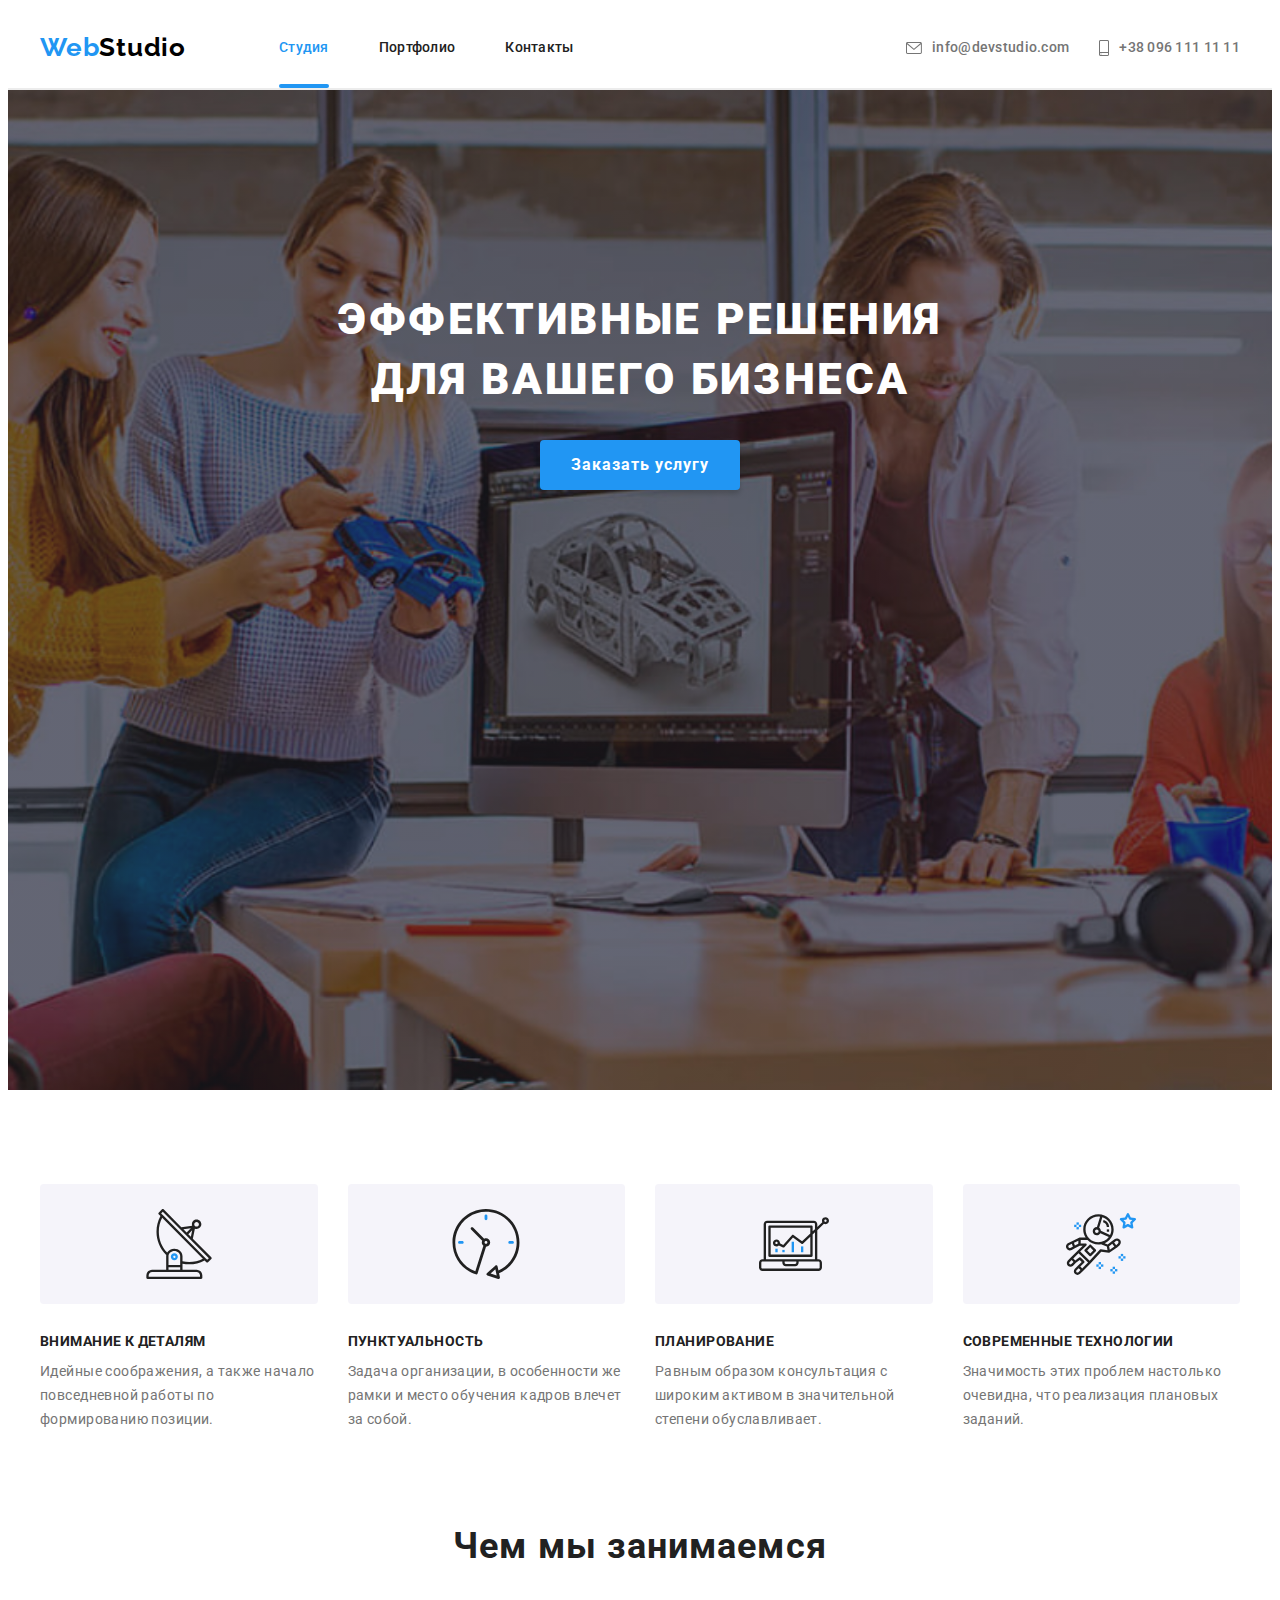
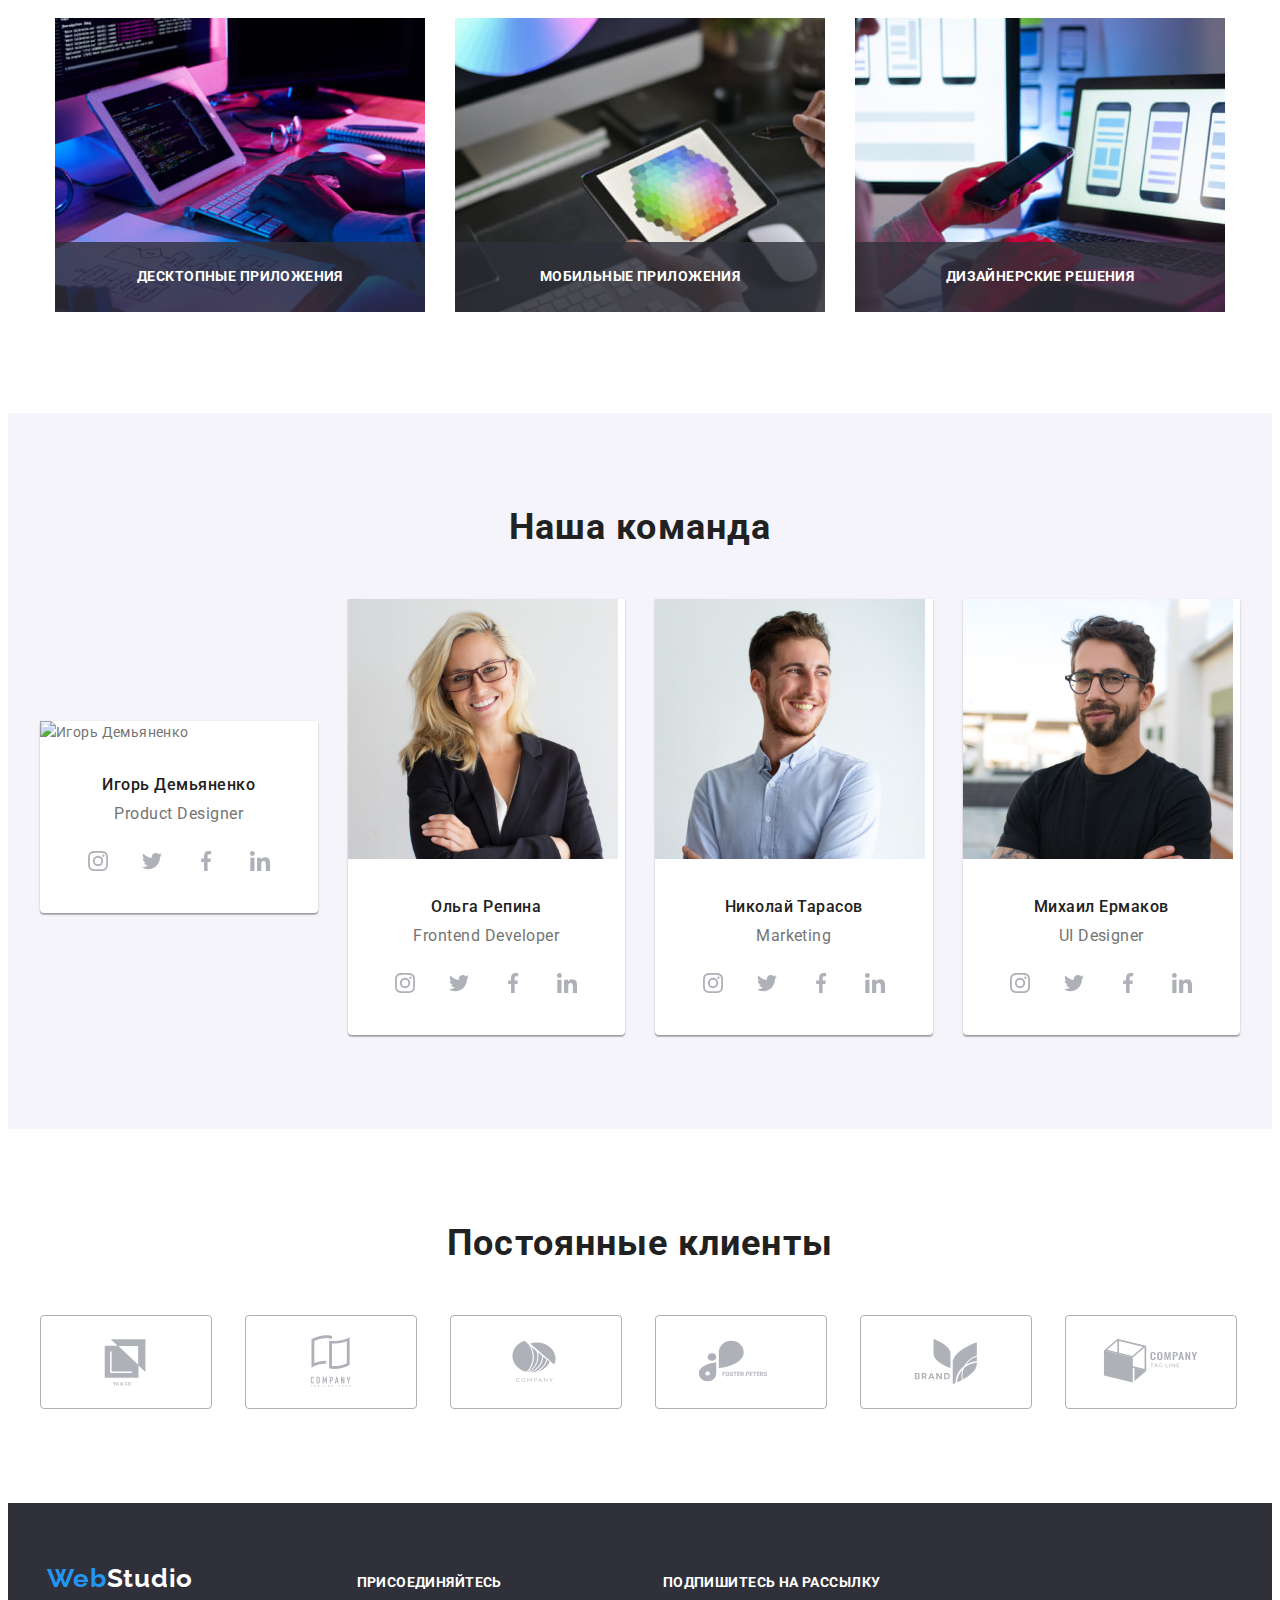
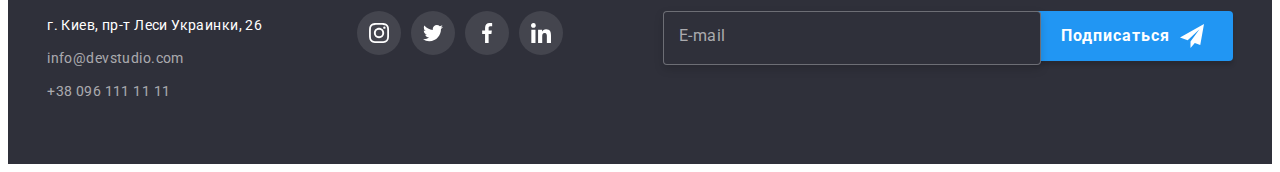
==== index.html @ d96a1a5e "img" ====
<!DOCTYPE html>
<html lang="ru">

<head>
    <meta charset="UTF-8" />
    <meta http-equiv="X-UA-Compatible" content="IE=edge" />
    <meta name="viewport" content="width=device-width, initial-scale=1.0" />
    <title>goit-markup-hw-07</title>
    <link rel="preconnect" href="https://fonts.googleapis.com" />
    <link rel="preconnect" href="https://fonts.gstatic.com" crossorigin />
    <link
        href="https://fonts.googleapis.com/css2?family=Raleway:wght@700&family=Roboto:wght@400;500;700;900&display=swap"
        rel="stylesheet" />
    <link rel="stylesheet" href="https://cdnjs.cloudflare.com/ajax/libs/modern-normalize/1.1.0/modern-normalize.min.css"
        integrity="sha512-wpPYUAdjBVSE4KJnH1VR1HeZfpl1ub8YT/NKx4PuQ5NmX2tKuGu6U/JRp5y+Y8XG2tV+wKQpNHVUX03MfMFn9Q=="
        crossorigin="anonymous" referrerpolicy="no-referrer" />
    <link rel="stylesheet" href="./css/styles.css" />
    <link rel="stylesheet" href="./css/main.min.css" />
</head>

<body>
    <!--шапка сайта-->
    <header class="header">
        <div class="container">
            <!-- mobile menu -->

            <div class="main-nav">
                <button type="button" class="mobile-menu__button is-open" aria-expanded="false" data-menu-button
                    aria-label="Переключатель мобильного меню">
                    <svg class="mobile-menu__burger" width="40" height="40">
                        <use class="icon-cross" href="./images/svg/sprite.svg#icon-close_40px"></use>
                        <use class="icon-menu" href="./images/svg/sprite.svg#icon-menu_40px"></use>
                    </svg>
                </button>

                <div class="mobile-menu data-menu">
                    <ul class="mobile-menu__nav list">
                        <li class="mobile-menu__nav-item">
                            <a href="./index.html" class="mobile-menu__nav-link link">Студия</a>
                        </li>
                        <li class="mobile-menu__nav-item">
                            <a href="./portfolio.html" class="mobile-menu__nav-link link">Портфолио</a>
                        </li>
                        <li class="mobile-menu__nav-item">
                            <a href="" class="mobile-menu__nav-link link">Контакты</a>
                        </li>
                    </ul>

                    <ul class="mobile-menu__contacts list">
                        <li class="mobile-menu__contacts-item">
                            <a href="tel:+380961111111" class="mobile-menu__contacts-tel link">+38 096 111 11 11</a>
                        </li>
                        <li class="mobile-menu__contacts-item">
                            <a href="mailto:info@devstudio.com"
                                class="mobile-menu__contacts-mail link">info@devstudio.com</a>
                        </li>
                    </ul>

                    <ul class="mobile-menu__cocials list">
                        <li class="mobile-menu__cocials-item">
                            <a href="" target="_blank" rel="noopener noreferrer" aria-label="Instagram"
                                class="mobile-menu__cocials-link link">Instagram</a>
                        </li>
                        <li class="mobile-menu__cocials-item">
                            <a href="" target="_blank" rel="noopener noreferrer" aria-label="Twitter"
                                class="mobile-menu__cocials-link link">Twitter</a>
                        </li>
                        <li class="mobile-menu__cocials-item">
                            <a href="" target="_blank" rel="noopener noreferrer" aria-label="Facebook"
                                class="mobile-menu__cocials-link link">Facebook</a>
                        </li>
                        <li class="mobile-menu__cocials-item">
                            <a href="" target="_blank" rel="noopener noreferrer" aria-label="LinkedIn"
                                class="mobile-menu__cocials-link link">LinkedIn
                            </a>
                        </li>
                    </ul>
                </div>

                <div class="main-nav__navigation">
                    <nav class="header-nav">
                        <a href="./index.html" class="logo" lang="en">
                            Web<span class="header__logo">Studio</span>
                        </a>

                        <ul class="site-nav list">
                            <li class="site-nav__item">
                                <a class="site-nav__link curent" href="./index.html">Студия</a>
                            </li>
                            <li class="site-nav__item">
                                <a class="site-nav__link" href="./portfolio.html">Портфолио</a>
                            </li>
                            <li class="site-nav__item">
                                <a class="site-nav__link" href="">Контакты</a>
                            </li>
                        </ul>
                    </nav>
                </div>

                <div class="connect">
                    <ul class="header-connection list">
                        <li class="header-connection__item">
                            <a class="header-connection__link" href="mailto:info@devstudio.com">
                                <svg class="envelope" width="16" height="12">
                                    <use href="./images/svg/sprite.svg#icon-envelope"></use>
                                </svg>info@devstudio.com
                            </a>
                        </li>
                        <li class="header-connection__item">
                            <a class="header-connection__link" href="tel:+380961111111">
                                <svg class="smartphone" width="10" height="16">
                                    <use href="./images/svg/sprite.svg#icon-smartphone"></use>
                                </svg>+38 096 111 11 11</a>
                        </li>
                    </ul>
                </div>
            </div>
        </div>
    </header>
    <main>
        <!--секция герой-->

        <section class="hero hero-overlay">
            <div class="container">
                <h1 class="hero__title">
                    Эффективные решения
                    <br />
                    для вашего бизнеса
                </h1>
                <button data-modal-open class="button hero__button" type="button">
                    Заказать услугу
                </button>
            </div>

            <!-- modal -->

            <div class="backdrop is-hidden" data-modal>
                <div class="modal">
                    <h3 class="modal__title">
                        Оставьте свои данные, мы вам перезвоним
                    </h3>

                    <form class="modal__form">
                        <label class="modal__field">
                            <span class="modal__label">Имя</span>
                            <div class="modal-pic">
                                <input class="modal-pic__input" type="text" name="name" />
                                <svg class="modal-pic__icon" width="12" height="12">
                                    <use href="./images/svg/sprite.svg#icon-name"></use>
                                </svg>
                            </div>
                        </label>

                        <label class="modal__field">
                            <span class="modal__label">Телефон</span>
                            <div class="modal-pic">
                                <input class="modal-pic__input" type="tel" name="tel" />
                                <svg class="modal-pic__icon" width="13" height="13">
                                    <use href="./images/svg/sprite.svg#icon-tel"></use>
                                </svg>
                            </div>
                        </label>

                        <label class="modal__field">
                            <span class="modal__label">Почта</span>
                            <div class="modal-pic">
                                <input class="modal-pic__input" type="email" name="mail" />
                                <svg class="modal-pic__icon" width="15" height="12">
                                    <use href="./images/svg/sprite.svg#icon-mail"></use>
                                </svg>
                            </div>
                        </label>

                        <label class="modal__field">
                            <span class="modal__label">Комментарий</span>
                            <textarea class="modal__comment" name="comments" placeholder="Введите текст"
                                rows="10"></textarea>
                        </label>

                        <div class="checkbox">
                            <label class="checkbox__label">
                                <input class="checkbox__input" type="checkbox" name="checkbox" />
                                <span class="checkbox__description">
                                    Соглашаюсь с рассылкой и принимаю
                                    <a class="contract" href=""><span class="contract--color">Условия
                                            договора</span></a>
                                </span>

                                <span class="custom-check">
                                    <svg class="custom-check__icon" width="16" height="15">
                                        <use href="./images/svg/sprite.svg#icon-icon-check"></use>
                                    </svg>
                                </span>
                            </label>
                        </div>

                        <button type="submit" class="button submit__button" disabled>
                            Отправить
                        </button>
                    </form>

                    <button data-modal-close class="modal__close" type="button" aria-label="Закрыть">
                        <svg class=".modal__cross" width="11" height="11">
                            <use href="./images/svg/sprite.svg#icon-Vector-1"></use>
                        </svg>
                    </button>
                </div>
            </div>
        </section>

        <!--наши качества-->

        <section class="section">
            <div class="container">
                <h2 class="visually-hidden">Наши качества</h2>

                <ul class="skills list">
                    <li class="skills__item icon-antenna">
                        <h3 class="skills__title">Внимание к деталям</h3>
                        <p class="skills__text">
                            Идейные соображения, а также начало повседневной работы по
                            формированию позиции.
                        </p>
                    </li>
                    <li class="skills__item icon-clock">
                        <h3 class="skills__title">Пунктуальность</h3>
                        <p class="skills__text">
                            Задача организации, в особенности же рамки и место обучения
                            кадров влечет за собой.
                        </p>
                    </li>
                    <li class="skills__item icon-diagram">
                        <h3 class="skills__title">Планирование</h3>
                        <p class="skills__text">
                            Равным образом консультация с широким активом в значительной
                            степени обуславливает.
                        </p>
                    </li>
                    <li class="skills__item icon-astronaut">
                        <h3 class="skills__title">Современные технологии</h3>
                        <p class="skills__text">
                            Значимость этих проблем настолько очевидна, что реализация
                            плановых заданий.
                        </p>
                    </li>
                </ul>
            </div>
        </section>
        <!--чем мы занимаемся-->
        <section class="section-working">
            <div class="container">
                <h2 class="work__title">Чем мы занимаемся</h2>
                <ul class="work list">
                    <li class="work__item">
                        <img src="./images/work/box1.jpg" alt="создаем сайты для ПК" width="370" height="294" />
                        <p class="preview">Десктопные приложения</p>
                    </li>
                    <li class="work__item">
                        <img src="./images/work/box2.jpg" alt="создаем мобильные приложения" width="370" height="294" />
                        <p class="preview">Мобильные приложения</p>
                    </li>
                    <li class="work__item">
                        <img src="./images/work/box3.jpg" alt="оптимизируем под планшет" width="370" height="294" />
                        <p class="preview">Дизайнерские решения</p>
                    </li>
                </ul>
            </div>
        </section>
        <!--наша команда-->
        <section class="section-group">
            <div class="container">
                <h2 class="team__title">Наша команда</h2>

                <ul class="team list">
                    <li class="team__item">
                        <picture>
                            <source media="(min-width: 1200px )" srcset="
                    ../images/adaptiv-img/desktop/card-1-desk-min.jpg 1x,
                    ../images/team/card1.jpg-2x                          2x
                  " />

                            <source media="(min-width: 768px )" srcset="
                    ../images/adaptiv-img/tablet/card-1-tab-min.jpg    1x,
                    ../images/adaptiv-img/tablet/card-1-tab-2x-min.jpg 2x
                  " />

                            <source media="(max-width: 767px )" srcset="
                            ../images/adaptiv-img/mobile/card-1-mob-min.jpg 1x,
                            ../images/adaptiv-img/mobile/card-1-mob-2x-min.jpg 2x
                
                ">

                            <img class="team__img" src="../images/adaptiv-img/mobile/card-1-mob-min.jpg"
                                alt="Игорь Демьяненко" width="450" height="460" />
                        </picture>

                        <div class="guys">
                            <div class="team-member">
                                <h3 class="team-member__title">Игорь Демьяненко</h3>
                                <p class="team-member__text">Product Designer</p>
                            </div>

                            <ul class="social list">
                                <li class="social__item">
                                    <a class="social__link link" href="" target="_blank" rel="noopener noreferrer"
                                        aria-label="иконка Instagram">
                                        <svg class="social__icon" width="20px" height="20px">
                                            <use href="./images/svg/sprite.svg#icon-instagram-2-2"></use>
                                        </svg>
                                    </a>
                                </li>
                                <li class="social__item">
                                    <a class="social__link link" href="" target="_blank" rel="noopener noreferrer"
                                        aria-label="иконка Twitter">
                                        <svg class="social__icon" width="20px" height="20px">
                                            <use href="./images/svg/sprite.svg#icon-twitter"></use>
                                        </svg>
                                    </a>
                                </li>
                                <li class="social__item">
                                    <a class="social__link link" href="" target="_blank" rel="noopener noreferrer"
                                        aria-label="иконка Facebook">
                                        <svg class="social__icon" width="20px" height="20px">
                                            <use href="./images/svg/sprite.svg#icon-facebook"></use>
                                        </svg>
                                    </a>
                                </li>
                                <li class="social__item">
                                    <a class="social__link link" href="" target="_blank" rel="noopener noreferrer"
                                        aria-label="иконка Linkedin">
                                        <svg class="social__icon" width="20px" height="20px">
                                            <use href="./images/svg/sprite.svg#icon-linkedin"></use>
                                        </svg>
                                    </a>
                                </li>
                            </ul>
                        </div>
                    </li>

                    <li class="team__item">
                        <img class=".team__img" src="../images/team/card2.jpg" alt="Ольга Репина" width="270"
                            height="260" />
                        <div class="guys">
                            <div class="team-member">
                                <h3 class="team-member__title">Ольга Репина</h3>
                                <p class="team-member__text">Frontend Developer</p>
                            </div>

                            <ul class="social list">
                                <li class="social__item">
                                    <a class="social__link link" href="" target="_blank" rel="noopener noreferrer"
                                        aria-label="иконка Instagram">
                                        <svg class="social__icon" width="20px" height="20px">
                                            <use href="./images/svg/sprite.svg#icon-instagram-2-2"></use>
                                        </svg>
                                    </a>
                                </li>
                                <li class="social__item">
                                    <a class="social__link link" href="" target="_blank" rel="noopener noreferrer"
                                        aria-label="иконка Twitter">
                                        <svg class="social__icon" width="20px" height="20px">
                                            <use href="./images/svg/sprite.svg#icon-twitter"></use>
                                        </svg>
                                    </a>
                                </li>
                                <li class="social__item">
                                    <a class="social__link link" href="" target="_blank" rel="noopener noreferrer"
                                        aria-label="иконка Facebook">
                                        <svg class="social__icon" width="20px" height="20px">
                                            <use href="./images/svg/sprite.svg#icon-facebook"></use>
                                        </svg>
                                    </a>
                                </li>
                                <li class="social__item">
                                    <a class="social__link link" href="" target="_blank" rel="noopener noreferrer"
                                        aria-label="иконка Linkedin">
                                        <svg class="social__icon" width="20px" height="20px">
                                            <use href="./images/svg/sprite.svg#icon-linkedin"></use>
                                        </svg>
                                    </a>
                                </li>
                            </ul>
                        </div>
                    </li>
                    <li class="team__item">
                        <img class=".team__img" src="./images/team/card3.jpg" alt="Николай Тарасов" width="270"
                            height="260" />
                        <div class="guys">
                            <div class="team-member">
                                <h3 class="team-member__title">Николай Тарасов</h3>
                                <p class="team-member__text">Marketing</p>
                            </div>

                            <ul class="social list">
                                <li class="social__item">
                                    <a class="social__link link" href="" target="_blank" rel="noopener noreferrer"
                                        aria-label="иконка Instagram">
                                        <svg class="social__icon" width="20px" height="20px">
                                            <use href="./images/svg/sprite.svg#icon-instagram-2-2"></use>
                                        </svg>
                                    </a>
                                </li>
                                <li class="social__item">
                                    <a class="social__link link" href="" target="_blank" rel="noopener noreferrer"
                                        aria-label="иконка Twitter">
                                        <svg class="social__icon" width="20px" height="20px">
                                            <use href="./images/svg/sprite.svg#icon-twitter"></use>
                                        </svg>
                                    </a>
                                </li>
                                <li class="social__item">
                                    <a class="social__link link" href="" target="_blank" rel="noopener noreferrer"
                                        aria-label="иконка Facebook">
                                        <svg class="social__icon" width="20px" height="20px">
                                            <use href="./images/svg/sprite.svg#icon-facebook"></use>
                                        </svg>
                                    </a>
                                </li>
                                <li class="social__item">
                                    <a class="social__link link" href="" target="_blank" rel="noopener noreferrer"
                                        aria-label="иконка Linkedin">
                                        <svg class="social__icon" width="20px" height="20px">
                                            <use href="./images/svg/sprite.svg#icon-linkedin"></use>
                                        </svg>
                                    </a>
                                </li>
                            </ul>
                        </div>
                    </li>
                    <li class="team__item">
                        <img class=".team__img" src="./images/team/card4.jpg" alt="Михаил Ермаков" width="270"
                            height="260" />
                        <div class="guys">
                            <div class="team-member">
                                <h3 class="team-member__title">Михаил Ермаков</h3>
                                <p class="team-member__text">UI Designer</p>
                            </div>

                            <ul class="social list">
                                <li class="social__item">
                                    <a class="social__link link" href="" target="_blank" rel="noopener noreferrer"
                                        aria-label="иконка Instagram">
                                        <svg class="social__icon" width="20px" height="20px">
                                            <use href="./images/svg/sprite.svg#icon-instagram-2-2"></use>
                                        </svg>
                                    </a>
                                </li>
                                <li class="social__item">
                                    <a class="social__link link" href="" target="_blank" rel="noopener noreferrer"
                                        aria-label="иконка Twitter">
                                        <svg class="social__icon" width="20px" height="20px">
                                            <use href="./images/svg/sprite.svg#icon-twitter"></use>
                                        </svg>
                                    </a>
                                </li>
                                <li class="social__item">
                                    <a class="social__link link" href="" target="_blank" rel="noopener noreferrer"
                                        aria-label="иконка Facebook">
                                        <svg class="social__icon" width="20px" height="20px">
                                            <use href="./images/svg/sprite.svg#icon-facebook"></use>
                                        </svg>
                                    </a>
                                </li>
                                <li class="social__item">
                                    <a class="social__link link" href="" target="_blank" rel="noopener noreferrer"
                                        aria-label="иконка Linkedin">
                                        <svg class="social__icon" width="20px" height="20px">
                                            <use href="./images/svg/sprite.svg#icon-linkedin"></use>
                                        </svg>
                                    </a>
                                </li>
                            </ul>
                        </div>
                    </li>
                </ul>
            </div>
        </section>

        <!-- наши клиенты -->
        <section class="section">
            <div class="container">
                <div class="regular-clients">
                    <h2 class="clients__title">Постоянные клиенты</h2>
                    <ul class="clients list">
                        <li class="clients__item">
                            <a class="clients__link" href="">
                                <svg class="clients__icon" width="106" height="60">
                                    <use href="./images/svg/sprite.svg#icon-Logo-1"></use>
                                </svg>
                            </a>
                        </li>

                        <li class="clients__item">
                            <a class="clients__link" href="">
                                <svg class="clients__icon" width="106" height="60">
                                    <use href="./images/svg/sprite.svg#icon-Logo-2"></use>
                                </svg>
                            </a>
                        </li>
                        <li class="clients__item">
                            <a class="clients__link" href="">
                                <svg class="clients__icon" width="106" height="60">
                                    <use href="./images/svg/sprite.svg#icon-Logo-3"></use>
                                </svg>
                            </a>
                        </li>
                        <li class="clients__item">
                            <a class="clients__link" href="">
                                <svg class="clients__icon" width="106" height="60">
                                    <use href="./images/svg/sprite.svg#icon-Logo-4"></use>
                                </svg>
                            </a>
                        </li>
                        <li class="clients__item">
                            <a class="clients__link" href="">
                                <svg class="clients__icon" width="106" height="60">
                                    <use href="./images/svg/sprite.svg#icon-Logo-5"></use>
                                </svg>
                            </a>
                        </li>
                        <li class="clients__item">
                            <a class="clients__link" href="">
                                <svg class="clients__icon" width="106" height="60">
                                    <use href="./images/svg/sprite.svg#icon-Logo-6"></use>
                                </svg>
                            </a>
                        </li>
                    </ul>
                </div>
            </div>
        </section>
    </main>
    <!--подвал-->
    <footer class="footer">
        <div class="container">
            <div class="bottom">
                <div class="box">
                    <a href="./index.html" class="logo" lang="en">
                        Web<span class="footer__logo">Studio</span></a>

                    <address class="adds">
                        <p class="place">г. Киев, пр-т Леси Украинки, 26</p>

                        <a class="footer-link" href="mailto:info@devstudio.com">info@devstudio.com</a>

                        <a class="footer-link tel" href="tel:+380961111111">+38 096 111 11 11</a>
                    </address>
                </div>

                <div class="join">
                    <h3 class="join-title">присоединяйтесь</h3>

                    <ul class="social list">
                        <li class="social__item">
                            <a class="social__link social__link--bgc link" href="" target="_blank"
                                rel="noopener noreferrer" aria-label="иконка Instagram">
                                <svg class="social__icon social__icon--color" width="20" height="20">
                                    <use href="./images/svg/sprite.svg#icon-instagram-2-2"></use>
                                </svg>
                            </a>
                        </li>
                        <li class="social__item">
                            <a class="social__link social__link--bgc link" href="" target="_blank"
                                rel="noopener noreferrer" aria-label="иконка Twitter">
                                <svg class="social__icon social__icon--color" width="20" height="20">
                                    <use href="./images/svg/sprite.svg#icon-twitter"></use>
                                </svg>
                            </a>
                        </li>
                        <li class="social__item">
                            <a class="social__link social__link--bgc link" href="" target="_blank"
                                rel="noopener noreferrer" aria-label="иконка Facebook">
                                <svg class="social__icon social__icon--color" width="20" height="20">
                                    <use href="./images/svg/sprite.svg#icon-facebook"></use>
                                </svg>
                            </a>
                        </li>
                        <li class="social__item">
                            <a class="social__link social__link--bgc link" href="" target="_blank"
                                rel="noopener noreferrer" aria-label="иконка Linkedin">
                                <svg class="social__icon social__icon--color" width="20" height="20">
                                    <use href="./images/svg/sprite.svg#icon-linkedin"></use>
                                </svg>
                            </a>
                        </li>
                    </ul>
                </div>

                <!-- форма подписки -->

                <div class="subscription">
                    <h3 class="subscription-title">Подпишитесь на рассылку</h3>
                    <form class="form-subscription">
                        <div class="form-field">
                            <input type="email" class="form-input" name="mail" id="mail" placeholder="E-mail" />
                            <label class="form-label" for="mail">E-mail</label>
                        </div>

                        <button type="submit" class="button sub__button">
                            Подписаться
                            <svg class="icon-subscription" width="24" height="24">
                                <use href="./images/svg/sprite.svg#icon-icon-send"></use>
                            </svg>
                        </button>
                    </form>
                </div>
            </div>
        </div>
    </footer>

    <script src="./js/modal.js"></script>
    <script src="./js/_mobile-menu.js"></script>
</body>

</html>
---- css/styles.css ----
/* первичный цвет текста  #757575*/
/* вторичный цвет текста #212121 */
/* цвета лого #000000; FFFFFF; #2196F3 */
/* цвет акцента #2196F3 */
/* белый #FFFFFF */
/* цвет фона #E5E5E5 */
/* transition: 250ms cubic-bezier(0.4, 0, 0.2, 1) */

/* body */

/* header */

/* logo */

/* main-nav */

/* header-nav */

/* navigation */

/* connect */

/* header-connection */

/* team */

/* hero */

/* .hero__button {
} */

/* .submit__button {
} */

/* footer */

/* qualities */

/* .qualities {
  margin-top: 0;
  margin-bottom: 0;
  padding-top: 94px;
  padding-bottom: 94px;
} */

/* skills */

/* portfolio */

/* portfolio */

/* exemples */

/* work */

/* address */

/* .join-item {
  width: 44px;
  height: 44px;
}

.join-item:not(:last-child) {
  margin-right: 10px;
} */

/* .join-list {
  display: flex;
  justify-content: center;
  align-items: center;
} */

/* .join-link {
  display: flex;
  justify-content: center;
  align-items: center;
  width: 100%;
  height: 100%;
  background-color: rgba(255, 255, 255, 0.1);
  border-radius: 50%;

  transition: background-color 250ms cubic-bezier(0.4, 0, 0.2, 1);
}
.join-link:hover,
.join-link:focus {
  background-color: var(--accent-color);
}

.join-icon {
  fill: #ffffff;
} */

/* form-subscription */

/* clients */

/* modal */
---- css/main.min.css ----
:root{--title-color: #212121;--text-color: #757575;--accent-color: #2196f3;--main-font: Roboto, sans-serif;--secondary-font: Raleway, sans-serif}.visually-hidden{position:absolute;white-space:nowrap;width:1px;height:1px;overflow:hidden;border:0;padding:0;clip:rect(0 0 0 0);-webkit-clip-path:inset(50%);clip-path:inset(50%);margin:-1px}body{background-color:#fff;color:var(--text-color);font-family:var(--main-font);font-size:14px;line-height:1.71;letter-spacing:.03em}.section{padding-top:60px;padding-bottom:60px}@media screen and (min-width: 768px){.section{padding-top:60px;padding-bottom:60px}}@media screen and (min-width: 1200px){.section{padding-top:94px;padding-bottom:94px}}@media screen and (min-width: 480px){.section-group{padding-top:60px;padding-bottom:60px;background-color:#f5f4fa}}@media screen and (min-width: 1200px){.section-group{padding-top:94px;padding-bottom:94px}}.list{list-style:none;margin-top:0;margin-bottom:0;padding:0}.link{display:block;text-decoration:none}.ul{margin:0;padding:0}.img{display:block;max-width:100%;height:auto;margin:0;padding:0}textarea{resize:none}.container{padding-right:15px;padding-left:15px;margin-left:auto;margin-right:auto;margin-top:0;margin-bottom:0}@media screen and (min-width: 480px){.container{width:480px}}@media screen and (min-width: 768px){.container{width:768px}}@media screen and (min-width: 1200px){.container{width:1200px}}.modal{position:absolute;top:50%;left:50%;-webkit-transform:translate(-50%, -50%);transform:translate(-50%, -50%);max-width:450px;width:100%;padding:40px;background:#fff;-webkit-box-shadow:0px 1px 3px rgba(0,0,0,.12),0px 1px 1px rgba(0,0,0,.14),0px 2px 1px rgba(0,0,0,.2);box-shadow:0px 1px 3px rgba(0,0,0,.12),0px 1px 1px rgba(0,0,0,.14),0px 2px 1px rgba(0,0,0,.2);border-radius:4px}@media screen and (min-width: 1200px){.modal{max-width:528px;width:100%}}.modal__title{display:block;font-family:"Roboto";font-weight:700;font-size:20px;line-height:1.5;text-align:center;letter-spacing:.03em;color:#212121;margin-top:0;margin-bottom:0}@media screen and (min-width: 1200px){.modal__title{line-height:1.15}}.modal__cross{fill:#000;-webkit-transition:fill 250ms cubic-bezier(0.4, 0, 0.2, 1);transition:fill 250ms cubic-bezier(0.4, 0, 0.2, 1)}.modal__close{position:absolute;display:-webkit-box;display:-ms-flexbox;display:flex;-webkit-box-pack:center;-ms-flex-pack:center;justify-content:center;-webkit-box-align:center;-ms-flex-align:center;align-items:center;top:8px;right:8px;width:30px;height:30px;margin:0;padding:0;background:#fff;border:1px solid rgba(0,0,0,.1);border-radius:50%}.modal__close:hover,.modal__close:focus{cursor:pointer;fill:var(--accent-color)}.modal-pic{display:-webkit-box;display:-ms-flexbox;display:flex;position:relative}.modal-pic__icon{position:absolute;top:50%;left:15px;-webkit-transform:translateY(-50%);transform:translateY(-50%);fill:#000;-webkit-transition:fill 250ms cubic-bezier(0.4, 0, 0.2, 1);transition:fill 250ms cubic-bezier(0.4, 0, 0.2, 1)}.modal__field{position:relative;display:-webkit-box;display:-ms-flexbox;display:flex;-webkit-box-orient:vertical;-webkit-box-direction:normal;-ms-flex-direction:column;flex-direction:column}.modal__field:focus-within .modal-pic__icon{fill:var(--accent-color)}.modal__field:focus-within .modal-pic__input{border:1px solid var(--accent-color);cursor:pointer}.modal__label{margin-top:12px;margin-bottom:4px;font-family:"Roboto";font-size:12px;line-height:1.16;letter-spacing:.01em;color:#757575}.modal-pic__input{padding:0;padding-left:42px;width:100%;height:40px;border:1px solid rgba(33,33,33,.2);border-radius:4px;-webkit-transition:border-color 250ms cubic-bezier(0.4, 0, 0.2, 1);transition:border-color 250ms cubic-bezier(0.4, 0, 0.2, 1);outline:rgba(0,0,0,0)}.modal__comment{height:120px;padding:12px 16px;font-family:"Roboto";font-size:14px;line-height:1.14;letter-spacing:.01em;color:var(--text-color);border:1px solid rgba(33,33,33,.2);border-radius:4px;outline:rgba(0,0,0,0);-webkit-transition:border-color 250ms cubic-bezier(0.4, 0, 0.2, 1);transition:border-color 250ms cubic-bezier(0.4, 0, 0.2, 1)}.modal__comment::-webkit-input-placeholder{font-family:"Roboto";font-size:14px;line-height:1.14;letter-spacing:.01em;color:rgba(117,117,117,.5)}.modal__comment::-moz-placeholder{font-family:"Roboto";font-size:14px;line-height:1.14;letter-spacing:.01em;color:rgba(117,117,117,.5)}.modal__comment:-ms-input-placeholder{font-family:"Roboto";font-size:14px;line-height:1.14;letter-spacing:.01em;color:rgba(117,117,117,.5)}.modal__comment::-ms-input-placeholder{font-family:"Roboto";font-size:14px;line-height:1.14;letter-spacing:.01em;color:rgba(117,117,117,.5)}.modal__comment::placeholder{font-family:"Roboto";font-size:14px;line-height:1.14;letter-spacing:.01em;color:rgba(117,117,117,.5)}.modal__comment:focus{border-color:var(--accent-color);cursor:pointer}.backdrop{position:fixed;top:0;left:0;width:100%;height:100%;background-color:rgba(0,0,0,.2);opacity:1;-webkit-transition:opacity 250ms cubic-bezier(0.4, 0, 0.2, 1);transition:opacity 250ms cubic-bezier(0.4, 0, 0.2, 1);z-index:1;overflow-y:scroll}.backdrop.is-hidden{opacity:0;pointer-events:none}.contract--color{color:var(--accent-color)}.contract{-webkit-text-decoration-color:var(--accent-color);text-decoration-color:var(--accent-color)}.checkbox{position:relative;display:-webkit-box;display:-ms-flexbox;display:flex;-webkit-box-pack:center;-ms-flex-pack:center;justify-content:center;-webkit-box-align:center;-ms-flex-align:center;align-items:center;margin-top:20px;margin-bottom:30px}@media screen and (min-width: 1200px){.checkbox{position:relative;display:-webkit-box;display:-ms-flexbox;display:flex;-webkit-box-pack:center;-ms-flex-pack:center;justify-content:center;-webkit-box-align:center;-ms-flex-align:center;align-items:center;margin-top:20px;margin-bottom:30px;margin-left:12px}}.checkbox__label{display:-webkit-box;display:-ms-flexbox;display:flex;margin-left:23px;font-family:"Roboto";font-size:12px;line-height:1.16;letter-spacing:.03em;color:#757575}@media screen and (min-width: 1200px){.checkbox__label{margin-left:8px}}.checkbox__description{font-family:"Roboto";font-size:12px;line-height:1.16;letter-spacing:.03em;color:#757575}@media screen and (min-width: 1200px){.checkbox__description{font-size:14px;line-height:1.71}}.checkbox__input{-webkit-appearance:none;-moz-appearance:none;appearance:none}.custom-check{position:absolute;top:50%;left:0;-webkit-transform:translateY(-50%);transform:translateY(-50%);display:-webkit-box;display:-ms-flexbox;display:flex;-webkit-box-pack:center;-ms-flex-pack:center;justify-content:center;-webkit-box-align:center;-ms-flex-align:center;align-items:center;width:16px;height:15px;border:2px solid #212121;border-radius:2px;-webkit-transition:background-color 250ms cubic-bezier(0.4, 0, 0.2, 1),border-color 250ms cubic-bezier(0.4, 0, 0.2, 1);transition:background-color 250ms cubic-bezier(0.4, 0, 0.2, 1),border-color 250ms cubic-bezier(0.4, 0, 0.2, 1)}.checkbox__input:checked+.custom-check .custom-check__icon{opacity:1}.checkbox__input:checked+.custom-check{background-color:var(--accent-color);border-color:var(--accent-color)}.checkbox__input:focus+.custom-check{border-color:var(--accent-color)}.custom-check__icon{opacity:0;-webkit-transition:opacity 250ms cubic-bezier(0.4, 0, 0.2, 1);transition:opacity 250ms cubic-bezier(0.4, 0, 0.2, 1)}.button{display:-webkit-box;display:-ms-flexbox;display:flex;-webkit-box-pack:center;-ms-flex-pack:center;justify-content:center;-webkit-box-align:center;-ms-flex-align:center;align-items:center;text-align:center;width:200px;height:50px;margin-top:0;margin-bottom:0;margin-left:auto;margin-right:auto;padding:0;font-family:"Roboto";font-style:normal;font-weight:700;font-size:16px;line-height:1.88;letter-spacing:.06em;background-color:var(--accent-color);color:#fff;border-radius:4px;border-color:rgba(0,0,0,0);cursor:pointer;-webkit-box-shadow:0px 4px 4px rgba(0,0,0,.15);box-shadow:0px 4px 4px rgba(0,0,0,.15)}@media screen and (min-width: 480px){.sub__button{margin-left:auto;margin-right:auto}}@media screen and (min-width: 1200px){.sub__button{margin-left:12px;margin-right:0}}.logo{display:-webkit-box;display:-ms-flexbox;display:flex;margin-left:auto;margin-right:auto;color:var(--accent-color);font-family:var(--secondary-font);font-weight:700;font-size:24px;line-height:1.17;letter-spacing:.03em;text-decoration:none}@media screen and (min-width: 1200px){.logo{font-size:26px;line-height:1.2}}.header__logo{color:#000}.footer__logo{display:inline-block;margin-top:0;margin-left:auto;margin-right:auto;margin-bottom:20px;color:#fff}@media screen and (min-width: 1200px){.footer__logo{margin-right:156px}}.social{display:-webkit-box;display:-ms-flexbox;display:flex;-webkit-box-pack:center;-ms-flex-pack:center;justify-content:center;-webkit-box-align:center;-ms-flex-align:center;align-items:center}.social__item{width:44px;height:44px}.social__item:not(:last-child){margin-right:10px}.social__icon{fill:#afb1b8}.social__link{display:-webkit-box;display:-ms-flexbox;display:flex;-webkit-box-pack:center;-ms-flex-pack:center;justify-content:center;-webkit-box-align:center;-ms-flex-align:center;align-items:center;width:100%;height:100%;background-color:#fff;border-radius:50%;-webkit-transition:background-color 250ms cubic-bezier(0.4, 0, 0.2, 1);transition:background-color 250ms cubic-bezier(0.4, 0, 0.2, 1)}.social__link:hover,.social__link:focus{background-color:var(--accent-color)}.social__link:hover .social__icon,.social__link:focus .social__icon{fill:#fff}.social__link--bgc{background-color:rgba(255,255,255,.1)}.social__icon--color{fill:#fff}.btn{display:-webkit-box;display:-ms-flexbox;display:flex;-ms-flex-wrap:wrap;flex-wrap:wrap;margin-bottom:40px;row-gap:15px;-webkit-column-gap:8px;-moz-column-gap:8px;column-gap:8px}@media screen and (min-width: 768px){.btn{display:-webkit-box;display:-ms-flexbox;display:flex;-webkit-box-pack:center;-ms-flex-pack:center;justify-content:center;margin-bottom:50px}}.btn__item{color:var(--title-color);background:#f5f4fa;font-family:"Roboto";font-weight:500;font-size:16px;line-height:1.62;text-align:center;letter-spacing:.03em;cursor:pointer;border-radius:4px;border-color:rgba(0,0,0,0);padding:6px 22px;-webkit-transition:color 250ms cubic-bezier(0.4, 0, 0.2, 1),background-color 250ms cubic-bezier(0.4, 0, 0.2, 1),border-radius 250ms cubic-bezier(0.4, 0, 0.2, 1),-webkit-box-shadow 250ms cubic-bezier(0.4, 0, 0.2, 1);transition:color 250ms cubic-bezier(0.4, 0, 0.2, 1),background-color 250ms cubic-bezier(0.4, 0, 0.2, 1),border-radius 250ms cubic-bezier(0.4, 0, 0.2, 1),-webkit-box-shadow 250ms cubic-bezier(0.4, 0, 0.2, 1);transition:color 250ms cubic-bezier(0.4, 0, 0.2, 1),background-color 250ms cubic-bezier(0.4, 0, 0.2, 1),box-shadow 250ms cubic-bezier(0.4, 0, 0.2, 1),border-radius 250ms cubic-bezier(0.4, 0, 0.2, 1);transition:color 250ms cubic-bezier(0.4, 0, 0.2, 1),background-color 250ms cubic-bezier(0.4, 0, 0.2, 1),box-shadow 250ms cubic-bezier(0.4, 0, 0.2, 1),border-radius 250ms cubic-bezier(0.4, 0, 0.2, 1),-webkit-box-shadow 250ms cubic-bezier(0.4, 0, 0.2, 1)}.btn__item:hover,.btn__item:focus{color:#fff;background-color:var(--accent-color);-webkit-box-shadow:0px 3px 1px rgba(0,0,0,.1),0px 1px 2px rgba(0,0,0,.08),0px 2px 2px rgba(0,0,0,.12);box-shadow:0px 3px 1px rgba(0,0,0,.1),0px 1px 2px rgba(0,0,0,.08),0px 2px 2px rgba(0,0,0,.12);border-radius:4px}@media screen and (min-width: 480px){.form-subscription{display:-webkit-box;display:-ms-flexbox;display:flex;-webkit-box-orient:vertical;-webkit-box-direction:normal;-ms-flex-direction:column;flex-direction:column;-webkit-box-pack:center;-ms-flex-pack:center;justify-content:center;-webkit-box-align:center;-ms-flex-align:center;align-items:center}}@media screen and (min-width: 1200px){.form-subscription{display:-webkit-box;display:-ms-flexbox;display:flex;-webkit-box-orient:horizontal;-webkit-box-direction:normal;-ms-flex-direction:row;flex-direction:row;-webkit-box-pack:end;-ms-flex-pack:end;justify-content:flex-end;-webkit-box-align:center;-ms-flex-align:center;align-items:center}}.form-field{position:relative}@media screen and (max-width: 767.98px){.form-field{margin-bottom:20px;width:100%}}@media screen and (min-width: 768px){.form-field{width:450px;height:50px;margin-bottom:20px}}@media screen and (min-width: 1200px){.form-field{margin-bottom:0;width:358px}}.form-input{width:100%;height:50px;padding-left:16px;margin:0;font-family:"Roboto";font-size:16px;line-height:1.25;background-color:#2f303a;border:1px solid rgba(255,255,255,.3);-webkit-filter:drop-shadow(0px 4px 4px rgba(0, 0, 0, 0.15));filter:drop-shadow(0px 4px 4px rgba(0, 0, 0, 0.15));border-radius:4px;color:#fff}.form-label{display:none}@media screen and (min-width: 768px){.form-label{display:inline-block;position:absolute;top:50%;left:16px;-webkit-transform:translateY(-50%);transform:translateY(-50%);letter-spacing:.03em;font-family:"Roboto";font-size:16px;line-height:1.25;color:rgba(255,255,255,.6);-webkit-transition:-webkit-transform 250ms cubic-bezier(0.4, 0, 0.2, 1);transition:-webkit-transform 250ms cubic-bezier(0.4, 0, 0.2, 1);transition:transform 250ms cubic-bezier(0.4, 0, 0.2, 1);transition:transform 250ms cubic-bezier(0.4, 0, 0.2, 1), -webkit-transform 250ms cubic-bezier(0.4, 0, 0.2, 1)}}.form-input::-webkit-input-placeholder{opacity:1}.form-input::-moz-placeholder{opacity:1}.form-input:-ms-input-placeholder{opacity:1}.form-input::-ms-input-placeholder{opacity:1}.form-input::placeholder{opacity:1}@media screen and (min-width: 768px){.form-input::-webkit-input-placeholder{opacity:0}.form-input::-moz-placeholder{opacity:0}.form-input:-ms-input-placeholder{opacity:0}.form-input::-ms-input-placeholder{opacity:0}.form-input::placeholder{opacity:0}}.form-input:not(:-moz-placeholder-shown)+.form-label{transform:translate(-150%, -50%)}.form-input:not(:-ms-input-placeholder)+.form-label{transform:translate(-150%, -50%)}.form-input:focus+.form-label,.form-input:not(:placeholder-shown)+.form-label{-webkit-transform:translate(-150%, -50%);transform:translate(-150%, -50%)}.icon-subscription{margin-left:10px;fill:#fff}.mobile-menu{position:fixed;top:9%;left:0;padding:40px 48px;width:100%;height:100%;background-color:#fff;display:none;-webkit-box-orient:vertical;-webkit-box-direction:normal;-ms-flex-direction:column;flex-direction:column}.mobile-menu.is-open{display:-webkit-box;display:-ms-flexbox;display:flex}@media screen and (min-width: 768px){.mobile-menu{display:none}}.mobile-menu__nav-item:not(:last-child){margin-bottom:32px}.mobile-menu__nav-link{font-weight:500;font-size:40px;line-height:1.18;letter-spacing:.02em;color:var(--title-color)}.mobile-menu__nav-link:hover,.mobile-menu__nav-link:focus{color:var(--accent-color)}.mobile-menu__contacts{margin-top:auto}.mobile-menu__contacts-tel{display:-webkit-inline-box;display:-ms-inline-flexbox;display:inline-flex;-ms-flex-wrap:nowrap;flex-wrap:nowrap;margin-bottom:32px;font-weight:500;font-size:34px;line-height:1.17;letter-spacing:.02em;color:var(--accent-color)}.mobile-menu__contacts-mail{margin-bottom:64px;font-weight:500;font-size:24px;line-height:1.16;letter-spacing:.02em;color:var(--text-color)}.mobile-menu__contacts-mail:hover,.mobile-menu__contacts-mail:focus{color:var(--accent-color)}.mobile-menu__cocials{display:-webkit-box;display:-ms-flexbox;display:flex;-webkit-box-pack:start;-ms-flex-pack:start;justify-content:flex-start;-webkit-box-align:center;-ms-flex-align:center;align-items:center}.mobile-menu__cocials-item:not(:last-child){margin-right:20px}.mobile-menu__cocials-link{font-weight:500;font-size:18px;line-height:1.22;letter-spacing:.02em;color:var(--accent-color)}.mobile-menu__cocials-link::after{content:" ";margin-left:10px;border:1px solid rgba(33,33,33,.2)}.mobile-menu__button{position:absolute;display:-webkit-box;display:-ms-flexbox;display:flex;-webkit-box-pack:center;-ms-flex-pack:center;justify-content:center;-webkit-box-align:center;-ms-flex-align:center;align-items:center;top:10px;right:15px;width:40px;height:40px;margin:0;padding:0;background:rgba(0,0,0,0);border:none}.mobile-menu__button:hover,.mobile-menu__button:focus{cursor:pointer;fill:var(--accent-color)}@media screen and (min-width: 768px){.mobile-menu__button{display:none}}@media screen and (min-width: 768px){.mobile-menu__burger{display:none}}.mobile-menu__button .icon-cross{display:none}.mobile-menu__button.is-open .icon-cross{display:block}.mobile-menu__button.is-open .icon-menu{display:none}.connect{display:-webkit-box;display:-ms-flexbox;display:flex}@media screen and (max-width: 767.98px){.connect{display:none}}@media screen and (min-width: 768px){.connect{display:-webkit-box;display:-ms-flexbox;display:flex;-webkit-box-orient:vertical;-webkit-box-direction:normal;-ms-flex-direction:column;flex-direction:column;-webkit-box-pack:start;-ms-flex-pack:start;justify-content:flex-start}}@media screen and (min-width: 1200px){.connect{margin-left:0}}.header-connection{display:-webkit-box;display:-ms-flexbox;display:flex;-webkit-box-pack:center;-ms-flex-pack:center;justify-content:center;-webkit-box-align:center;-ms-flex-align:center;align-items:center}@media screen and (min-width: 768px){.header-connection{margin-left:0;display:-webkit-box;display:-ms-flexbox;display:flex;-webkit-box-orient:vertical;-webkit-box-direction:normal;-ms-flex-direction:column;flex-direction:column;-webkit-box-align:start;-ms-flex-align:start;align-items:flex-start}}@media screen and (min-width: 1200px){.header-connection{margin-left:0;display:-webkit-box;display:-ms-flexbox;display:flex;-webkit-box-orient:horizontal;-webkit-box-direction:normal;-ms-flex-direction:row;flex-direction:row;-webkit-box-pack:center;-ms-flex-pack:center;justify-content:center;-webkit-box-align:center;-ms-flex-align:center;align-items:center}}@media screen and (min-width: 768px){.header-connection__item{margin:0}}@media screen and (min-width: 768px){.header-connection .header-connection__item+.header-connection__item{margin-left:0;margin-top:10px}}@media screen and (min-width: 1200px){.header-connection .header-connection__item+.header-connection__item{margin-left:30px;margin-top:0}}@media screen and (min-width: 768px){.header-connection__link{padding:0;margin:0;display:-webkit-box;display:-ms-flexbox;display:flex;-webkit-box-align:center;-ms-flex-align:center;align-items:center;color:var(--text-color);font-weight:500;font-size:12px;line-height:1.16;letter-spacing:.02em;text-decoration:none;-webkit-transition:color 250ms cubic-bezier(0.4, 0, 0.2, 1);transition:color 250ms cubic-bezier(0.4, 0, 0.2, 1)}}@media screen and (min-width: 1200px){.header-connection__link{padding-top:32px;padding-bottom:32px;font-size:14px;line-height:1.14}}.header-connection__link:hover,.header-connection__link:focus{color:var(--accent-color)}.envelope{fill:currentColor;margin-right:10px}.smartphone{fill:currentColor;margin-right:10px}.header{border-bottom:2px solid #ececec}@media screen and (min-width: 768px){.header-nav{display:-webkit-box;display:-ms-flexbox;display:flex;-webkit-box-align:center;-ms-flex-align:center;align-items:center}}.main-nav{display:-webkit-box;display:-ms-flexbox;display:flex;-webkit-box-align:center;-ms-flex-align:center;align-items:center;-webkit-box-pack:justify;-ms-flex-pack:justify;justify-content:space-between;min-height:60px}@media screen and (min-width: 768px){.main-nav__navigation{display:-webkit-box;display:-ms-flexbox;display:flex;margin-top:0;margin-bottom:0}}@media screen and (max-width: 767.98px){.main-nav__connect{display:none}}.site-nav{display:none}@media screen and (min-width: 768px){.site-nav{display:-webkit-box;display:-ms-flexbox;display:flex;margin-left:88px}}@media screen and (min-width: 1200px){.site-nav{margin-left:93px}}@media screen and (min-width: 768px){.site-nav__item:not(:last-child){margin-right:50px}}@media screen and (min-width: 768px){.site-nav__link{position:relative;display:block;padding-top:32px;padding-bottom:32px;color:var(--title-color);font-weight:500;font-size:14px;line-height:1.14;letter-spacing:.02em;text-decoration:none;-webkit-transition:color 250ms cubic-bezier(0.4, 0, 0.2, 1);transition:color 250ms cubic-bezier(0.4, 0, 0.2, 1)}}@media screen and (min-width: 768px){.site-nav__link:hover,.site-nav__link:focus{color:var(--accent-color)}}@media screen and (min-width: 768px){.site-nav__link.curent{color:var(--accent-color)}}@media screen and (min-width: 768px){.site-nav__link.curent::after{position:absolute;display:inline-block;content:"";left:0;bottom:0;width:100%;height:4px;background:var(--accent-color);border-radius:2px}}@media screen and (min-width: 480px){.hero{margin-top:0;margin-bottom:0;padding-top:118px;padding-bottom:118px;background-color:#2f303a}}@media screen and (min-width: 1200px){.hero{padding-top:200px;padding-bottom:200px}}.hero__title{padding-top:65px;margin-top:0;margin-bottom:30px;font-family:"Roboto";font-weight:900;font-size:26px;line-height:1.62;text-align:center;letter-spacing:.06em;text-transform:uppercase;color:#fff}@media screen and (min-width: 480px){.hero__title{padding-top:0}}@media screen and (min-width: 1200px){.hero__title{font-size:44px;line-height:1.36}}.hero-overlay{max-width:480px;height:400px;margin-left:auto;margin-right:auto;background-color:#c4c4c4;background-image:-webkit-gradient(linear, left top, right top, from(rgba(47, 48, 58, 0.4)), to(rgba(47, 48, 58, 0.4))),url(/images/adaptiv-img/mobile/Header-mob-min.jpg);background-image:linear-gradient(to right, rgba(47, 48, 58, 0.4), rgba(47, 48, 58, 0.4)),url(/images/adaptiv-img/mobile/Header-mob-min.jpg);background-repeat:no-repeat;background-size:cover;background-position:center}@media(min-device-pixel-ratio: 2),(-webkit-min-device-pixel-ratio: 2),(min-resolution: 192dpi),(min-resolution: 2dppx){.hero-overlay{background-image:-webkit-gradient(linear, left top, right top, from(rgba(47, 48, 58, 0.4)), to(rgba(47, 48, 58, 0.4))),url(../images/adaptiv-img/mobile/Header-mob-2x-min.jpg);background-image:linear-gradient(to right, rgba(47, 48, 58, 0.4), rgba(47, 48, 58, 0.4)),url(../images/adaptiv-img/mobile/Header-mob-2x-min.jpg)}}@media screen and (min-width: 768px){.hero-overlay{max-width:768px;height:400px;background-image:-webkit-gradient(linear, left top, right top, from(rgba(47, 48, 58, 0.4)), to(rgba(47, 48, 58, 0.4))),url(../images/adaptiv-img/tablet/Header-tab-min.jpg);background-image:linear-gradient(to right, rgba(47, 48, 58, 0.4), rgba(47, 48, 58, 0.4)),url(../images/adaptiv-img/tablet/Header-tab-min.jpg)}}@media screen and (min-width: 768px)and (min-device-pixel-ratio: 2),screen and (min-width: 768px)and (-webkit-min-device-pixel-ratio: 2),screen and (min-width: 768px)and (min-resolution: 192dpi),screen and (min-width: 768px)and (min-resolution: 2dppx){.hero-overlay{background-image:-webkit-gradient(linear, left top, right top, from(rgba(47, 48, 58, 0.4)), to(rgba(47, 48, 58, 0.4))),url(../images/adaptiv-img/tablet/Header-tab-2x-min.jpg);background-image:linear-gradient(to right, rgba(47, 48, 58, 0.4), rgba(47, 48, 58, 0.4)),url(../images/adaptiv-img/tablet/Header-tab-2x-min.jpg)}}@media screen and (min-width: 1200px){.hero-overlay{max-width:1600px;height:600px;background-image:-webkit-gradient(linear, left top, right top, from(rgba(47, 48, 58, 0.4)), to(rgba(47, 48, 58, 0.4))),url(../images/hero/Img-hero.jpg);background-image:linear-gradient(to right, rgba(47, 48, 58, 0.4), rgba(47, 48, 58, 0.4)),url(../images/hero/Img-hero.jpg)}}@media screen and (min-width: 1200px)and (min-device-pixel-ratio: 2),screen and (min-width: 1200px)and (-webkit-min-device-pixel-ratio: 2),screen and (min-width: 1200px)and (min-resolution: 192dpi),screen and (min-width: 1200px)and (min-resolution: 2dppx){.hero-overlay{background-image:-webkit-gradient(linear, left top, right top, from(rgba(47, 48, 58, 0.4)), to(rgba(47, 48, 58, 0.4))),url(../images/adaptiv-img/desktop/desk-2x.jpg);background-image:linear-gradient(to right, rgba(47, 48, 58, 0.4), rgba(47, 48, 58, 0.4)),url(../images/adaptiv-img/desktop/desk-2x.jpg)}}.skills{gap:30px}@media screen and (min-width: 768px){.skills{display:-webkit-box;display:-ms-flexbox;display:flex;-ms-flex-wrap:wrap;flex-wrap:wrap;-webkit-box-pack:justify;-ms-flex-pack:justify;justify-content:space-between}}@media screen and (min-width: 1200px){.skills{display:-webkit-box;display:-ms-flexbox;display:flex}}.skills__item{-webkit-box-flex:1;-ms-flex-positive:1;flex-grow:1}@media screen and (min-width: 768px){.skills__item{width:calc((100% - 60px)/2)}}@media screen and (min-width: 1200px){.skills__item{width:calc((100% - 90px)/4)}}.skills__item:before{display:block;content:" ";height:120px;background-color:#f5f4fa;background-repeat:no-repeat;background-position:center;border-radius:4px}.skills__text{margin-top:0;margin-bottom:0;color:var(--text-color);font-size:14px;line-height:1.71;letter-spacing:.03em}.skills__title{margin-top:30px;margin-bottom:10px;color:var(--title-color);font-weight:700;font-size:14px;line-height:1.14;letter-spacing:.03em;text-transform:uppercase}@media screen and (min-width: 480px){.skills__title{text-align:center}}@media screen and (min-width: 768px){.skills__title{text-align:start}}.icon-antenna::before{background-image:url(../images/svg/SVG/antenna.svg)}.icon-clock::before{background-image:url(../images/svg/SVG/clock.svg)}.icon-diagram::before{background-image:url(../images/svg/SVG/diagram.svg)}.icon-astronaut::before{background-image:url(../images/svg/SVG/astronaut.svg)}.section-working{margin-top:0;margin-bottom:0;padding-bottom:94px}@media screen and (max-width: 1199.98px){.section-working{display:none}}.work{display:-webkit-box;display:-ms-flexbox;display:flex;-webkit-box-pack:center;-ms-flex-pack:center;justify-content:center;-webkit-box-align:center;-ms-flex-align:center;align-items:center}.work .work__item:not(:last-child){margin-right:30px}.work__title{margin-top:0;margin-bottom:50px;color:var(--title-color);font-weight:700;font-size:36px;line-height:1.16;text-align:center;letter-spacing:.03em}.work__item{position:relative}.preview{position:absolute;display:-webkit-box;display:-ms-flexbox;display:flex;-webkit-box-pack:center;-ms-flex-pack:center;justify-content:center;-webkit-box-align:center;-ms-flex-align:center;align-items:center;left:0;bottom:7px;margin:0;padding:0;width:370px;height:70px;font-family:"Roboto";font-weight:700;font-size:14px;line-height:1.14;text-align:center;letter-spacing:.03em;text-transform:uppercase;color:#fff;background-color:rgba(47,48,58,.8)}@media screen and (min-width: 768px){.team{display:-webkit-box;display:-ms-flexbox;display:flex;-ms-flex-wrap:wrap;flex-wrap:wrap;-webkit-box-pack:center;-ms-flex-pack:center;justify-content:center}}@media screen and (min-width: 1200px){.team{display:-webkit-box;display:-ms-flexbox;display:flex;-webkit-box-pack:center;-ms-flex-pack:center;justify-content:center;-webkit-box-align:center;-ms-flex-align:center;align-items:center}}.guys{padding-top:30px;padding-bottom:30px}.team__title{color:var(--title-color);font-weight:700;font-size:36px;line-height:1.16;text-align:center;letter-spacing:.03em;margin-top:0;margin-bottom:50px}.team__item{-webkit-box-flex:1;-ms-flex-positive:1;flex-grow:1;-webkit-box-shadow:0px 1px 3px rgba(0,0,0,.12),0px 1px 1px rgba(0,0,0,.14),0px 2px 1px rgba(0,0,0,.2);box-shadow:0px 1px 3px rgba(0,0,0,.12),0px 1px 1px rgba(0,0,0,.14),0px 2px 1px rgba(0,0,0,.2);border-radius:0px 0px 4px 4px;background-color:#fff}@media screen and (max-width: 767.98px){.team__item:not(:last-child){margin-bottom:30px}}@media screen and (min-width: 768px){.team__item{width:calc((100% - 60px)/2);margin-right:30px;margin-bottom:30px}.team__item:nth-child(2n){margin-right:0}.team__item:nth-last-child(-n+2){margin-bottom:0}}@media screen and (min-width: 1200px){.team__item{width:calc((100% - 90px)/4);margin-bottom:0}.team__item:not(:last-child){margin-right:30px}}.team-member__title{color:var(--title-color);font-weight:500;font-size:16px;line-height:1.19;text-align:center;letter-spacing:.03em;margin-top:0;margin-bottom:10px}.team-member__text{color:var(--text-color);font-weight:400;font-size:16px;line-height:1.19;text-align:center;letter-spacing:.03em;margin-top:0;margin-bottom:16px}.team__img{width:450px;height:460px}@media screen and (min-width: 768px){.team__img{width:354px;height:374px}}@media screen and (min-width: 1200px){.team__img{width:270px;height:260px}}.clients__icon{fill:#afb1b8;-webkit-transition:fill 250ms cubic-bezier(0.4, 0, 0.2, 1);transition:fill 250ms cubic-bezier(0.4, 0, 0.2, 1)}.clients__title{font-family:var(--title-color);font-weight:700;font-size:36px;line-height:1.16;text-align:center;letter-spacing:.03em;margin-top:0;margin-bottom:50px;color:#212121}.clients{display:-webkit-box;display:-ms-flexbox;display:flex;-ms-flex-wrap:wrap;flex-wrap:wrap;-webkit-box-pack:center;-ms-flex-pack:center;justify-content:center;gap:30px}@media screen and (min-width: 480px){.clients__item{width:calc((100% - 30px)/2)}}@media screen and (min-width: 768px){.clients__item{width:calc((100% - 60px)/3)}}@media screen and (min-width: 1200px){.clients__item{width:calc((100% - 150px)/6)}}.clients__link{display:-webkit-box;display:-ms-flexbox;display:flex;-webkit-box-pack:center;-ms-flex-pack:center;justify-content:center;-webkit-box-align:center;-ms-flex-align:center;align-items:center;width:210px;height:92px;margin:0;border:1px solid #afb1b8;border-radius:4px;-webkit-transition:border-color 250ms cubic-bezier(0.4, 0, 0.2, 1);transition:border-color 250ms cubic-bezier(0.4, 0, 0.2, 1)}.clients__link:hover,.clients__link:focus{border-color:var(--accent-color)}.clients__link:hover .clients__icon,.clients__link:focus .clients__icon{fill:var(--accent-color)}@media screen and (min-width: 768px){.clients__link{width:226px}}@media screen and (min-width: 1200px){.clients__link{width:170px}}.examples{display:-webkit-box;display:-ms-flexbox;display:flex;-webkit-box-orient:vertical;-webkit-box-direction:normal;-ms-flex-direction:column;flex-direction:column;-webkit-box-pack:center;-ms-flex-pack:center;justify-content:center;-webkit-box-align:center;-ms-flex-align:center;align-items:center;gap:30px}@media screen and (min-width: 768px){.examples{-webkit-box-orient:horizontal;-webkit-box-direction:normal;-ms-flex-direction:row;flex-direction:row;-ms-flex-wrap:wrap;flex-wrap:wrap;-webkit-box-pack:start;-ms-flex-pack:start;justify-content:flex-start}}.examples__thumb{position:relative;display:-webkit-box;display:-ms-flexbox;display:flex;-webkit-box-pack:center;-ms-flex-pack:center;justify-content:center;-webkit-box-align:center;-ms-flex-align:center;align-items:center;overflow:hidden}.examples__overlay{position:absolute;left:0;bottom:0;width:100%;height:100%;background-color:rgba(33,150,243,.9);opacity:0;-webkit-transform:translateY(100%);transform:translateY(100%);-webkit-transition:opacity 250ms cubic-bezier(0.4, 0, 0.2, 1),-webkit-transform 250ms cubic-bezier(0.4, 0, 0.2, 1);transition:opacity 250ms cubic-bezier(0.4, 0, 0.2, 1),-webkit-transform 250ms cubic-bezier(0.4, 0, 0.2, 1);transition:opacity 250ms cubic-bezier(0.4, 0, 0.2, 1),transform 250ms cubic-bezier(0.4, 0, 0.2, 1);transition:opacity 250ms cubic-bezier(0.4, 0, 0.2, 1),transform 250ms cubic-bezier(0.4, 0, 0.2, 1),-webkit-transform 250ms cubic-bezier(0.4, 0, 0.2, 1)}.examples__item{display:-webkit-box;display:-ms-flexbox;display:flex}@media screen and (min-width: 768px){.examples__item{width:calc((100% - 30px)/2)}}@media screen and (min-width: 1200px){.examples__item{width:calc((100% - 60px)/3)}}.examples-projects__title{color:var(--title-color);font-weight:700;font-size:18px;line-height:2;letter-spacing:.06em;margin-top:0;margin-bottom:4px}.examples-projects__text{color:var(--text-color);font-size:16px;line-height:1.88;letter-spacing:.03em;margin-top:0;margin-bottom:0}.examples__link:hover .examples__overlay,.examples__link:focus .examples__overlay{opacity:1;-webkit-transform:translateY(0);transform:translateY(0)}.examples__link{display:-webkit-box;display:-ms-flexbox;display:flex;-webkit-box-orient:vertical;-webkit-box-direction:normal;-ms-flex-direction:column;flex-direction:column;-webkit-box-flex:1;-ms-flex-positive:1;flex-grow:1;-webkit-transition:-webkit-box-shadow 250ms cubic-bezier(0.4, 0, 0.2, 1);transition:-webkit-box-shadow 250ms cubic-bezier(0.4, 0, 0.2, 1);transition:box-shadow 250ms cubic-bezier(0.4, 0, 0.2, 1);transition:box-shadow 250ms cubic-bezier(0.4, 0, 0.2, 1), -webkit-box-shadow 250ms cubic-bezier(0.4, 0, 0.2, 1)}.examples__link:hover,.examples__link:focus{-webkit-box-shadow:0px 1px 1px rgba(0,0,0,.12),0px 4px 4px rgba(0,0,0,.06),1px 4px 6px rgba(0,0,0,.16);box-shadow:0px 1px 1px rgba(0,0,0,.12),0px 4px 4px rgba(0,0,0,.06),1px 4px 6px rgba(0,0,0,.16)}.description{position:absolute;display:-webkit-box;display:-ms-flexbox;display:flex;width:100%;height:100%;margin:0;padding:63px 24px;font-family:"Roboto";font-size:18px;line-height:1.56;letter-spacing:.03em;color:#fff}.examples-projects{padding:20px 24px;border-left:1px solid #eee;border-right:1px solid #eee;border-bottom:1px solid #eee}.footer{display:-webkit-box;display:-ms-flexbox;display:flex;-webkit-box-pack:center;-ms-flex-pack:center;justify-content:center;-webkit-box-align:center;-ms-flex-align:center;align-items:center;margin-top:0;margin-bottom:0;padding-top:60px;padding-bottom:60px;background:#2f303a}@media screen and (min-width: 1200px){.footer{-webkit-box-pack:space-evenly;-ms-flex-pack:space-evenly;justify-content:space-evenly}}.footer-link{display:-webkit-box;display:-ms-flexbox;display:flex;-webkit-box-pack:center;-ms-flex-pack:center;justify-content:center;-webkit-box-align:center;-ms-flex-align:center;align-items:center;margin-top:0;margin-bottom:9px;color:rgba(255,255,255,.6);text-decoration:none;-webkit-transition:color 250ms cubic-bezier(0.4, 0, 0.2, 1);transition:color 250ms cubic-bezier(0.4, 0, 0.2, 1)}@media screen and (min-width: 1200px){.footer-link{-webkit-box-pack:start;-ms-flex-pack:start;justify-content:flex-start}}.footer-link:hover,.footer-link:focus{color:var(--accent-color)}.place{display:inline-block;margin-top:0;margin-bottom:9px;color:#fff;text-align:center}.adds{margin:0;padding:0;font-style:inherit}.tel{margin-top:0;margin-bottom:0}.join{display:-webkit-box;display:-ms-flexbox;display:flex;-webkit-box-orient:vertical;-webkit-box-direction:normal;-ms-flex-direction:column;flex-direction:column;-webkit-box-pack:center;-ms-flex-pack:center;justify-content:center;margin-top:60px;margin-bottom:60px}@media screen and (min-width: 768px){.join{margin:0}}.join-title{margin-left:auto;margin-right:auto;margin-top:0;margin-bottom:20px;font-family:var(--main-font);font-weight:700;font-size:14px;line-height:1.14;letter-spacing:.03em;text-transform:uppercase;color:#fff}@media screen and (min-width: 1200px){.join-title{margin-left:0}}@media screen and (min-width: 480px){.bottom{display:-webkit-box;display:-ms-flexbox;display:flex;-webkit-box-orient:vertical;-webkit-box-direction:normal;-ms-flex-direction:column;flex-direction:column;-webkit-box-pack:center;-ms-flex-pack:center;justify-content:center;-webkit-box-align:center;-ms-flex-align:center;align-items:center}}@media screen and (min-width: 768px){.bottom{display:-webkit-box;display:-ms-flexbox;display:flex;-ms-flex-wrap:wrap;flex-wrap:wrap;-webkit-box-orient:horizontal;-webkit-box-direction:normal;-ms-flex-direction:row;flex-direction:row;-ms-flex-pack:distribute;justify-content:space-around;-webkit-box-align:baseline;-ms-flex-align:baseline;align-items:baseline}}@media screen and (min-width: 1200px){.bottom{display:-webkit-box;display:-ms-flexbox;display:flex;-ms-flex-wrap:nowrap;flex-wrap:nowrap;-webkit-box-orient:horizontal;-webkit-box-direction:normal;-ms-flex-direction:row;flex-direction:row;-webkit-box-pack:space-evenly;-ms-flex-pack:space-evenly;justify-content:space-evenly;-webkit-box-align:baseline;-ms-flex-align:baseline;align-items:baseline}}.box{display:-webkit-box;display:-ms-flexbox;display:flex;-webkit-box-orient:vertical;-webkit-box-direction:normal;-ms-flex-direction:column;flex-direction:column;-webkit-box-pack:center;-ms-flex-pack:center;justify-content:center;-webkit-box-align:center;-ms-flex-align:center;align-items:center}@media screen and (min-width: 1200px){.box{-webkit-box-align:start;-ms-flex-align:start;align-items:flex-start;margin-left:0}}.subscription{width:100%}@media screen and (min-width: 1200px){.subscription{width:570px;height:86px;margin-left:93px}}.subscription-title{text-align:center;margin-left:auto;margin-right:auto;margin-top:0;margin-bottom:20px;font-family:var(--main-font);font-weight:700;font-size:14px;line-height:1.14;letter-spacing:.03em;text-transform:uppercase;color:#fff}@media screen and (min-width: 768px){.subscription-title{margin-top:60px}}@media screen and (min-width: 1200px){.subscription-title{margin-top:0;text-align:start}}/*# sourceMappingURL=main.min.css.map */
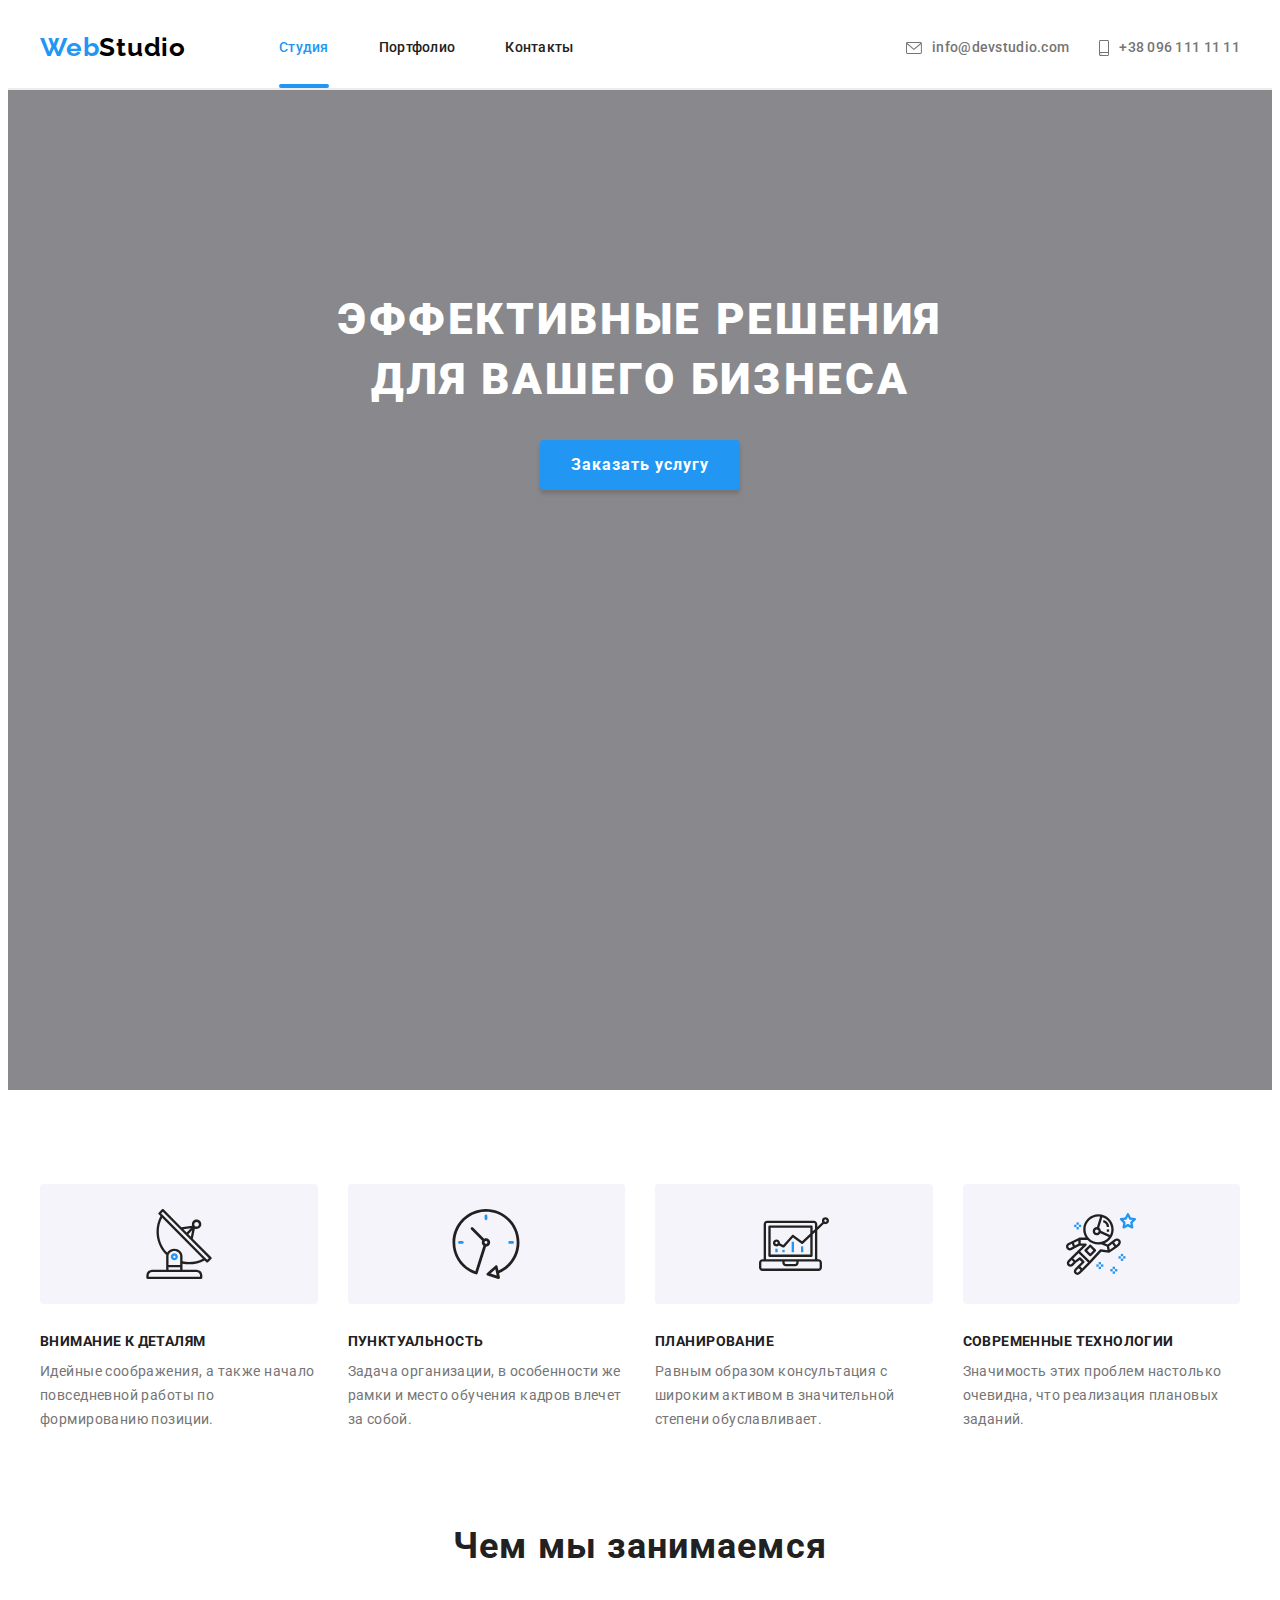
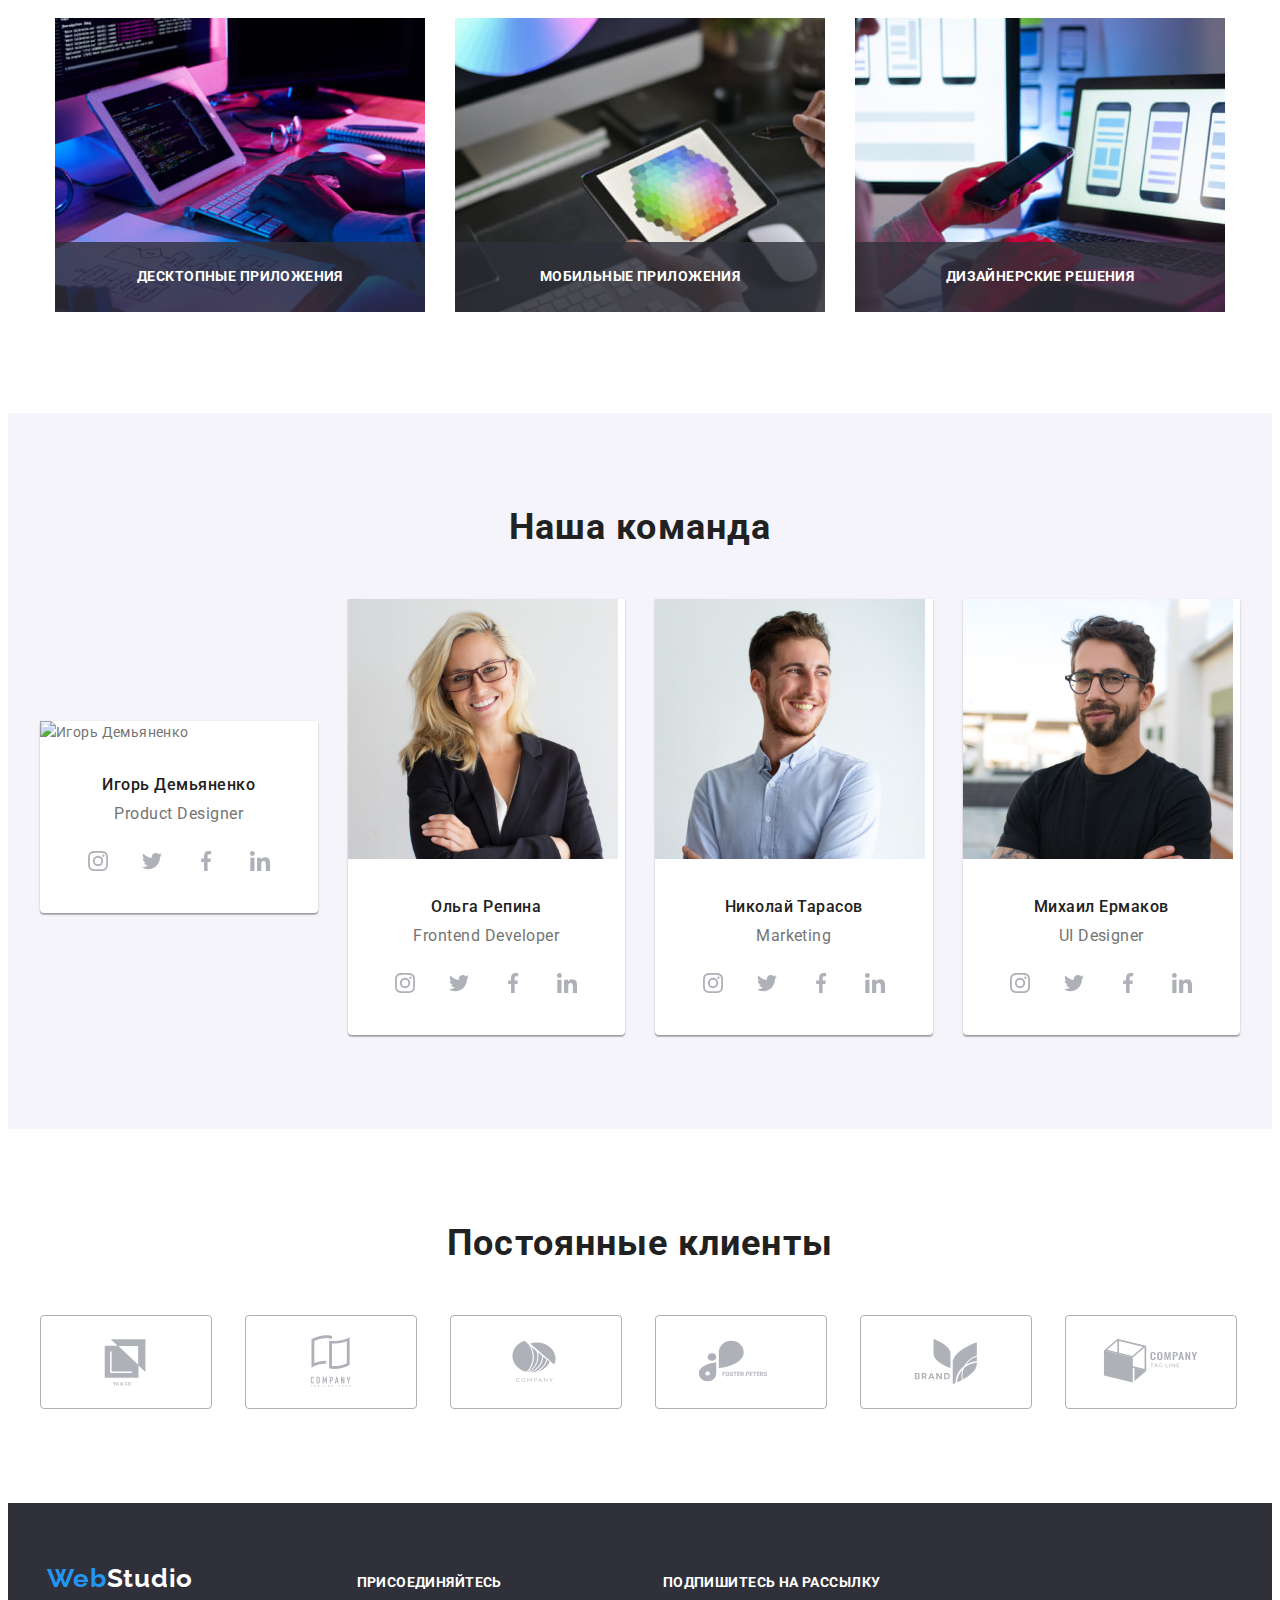
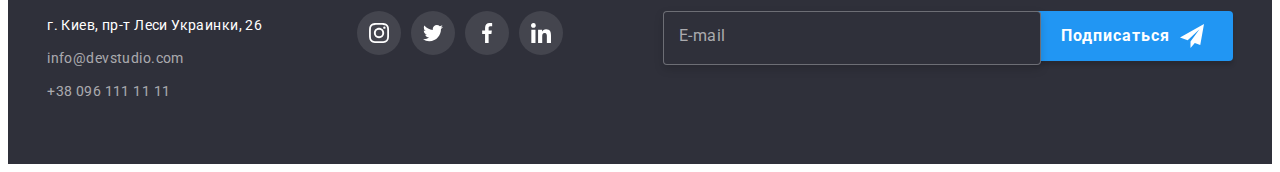
==== commit 1139228f: "img-test" ====
--- a/index.html
+++ b/index.html
@@ -275,22 +275,22 @@
                     <li class="team__item">
                         <picture>
                             <source media="(min-width: 1200px )" srcset="
-                    ../images/adaptiv-img/desktop/card-1-desk-min.jpg 1x,
-                    ../images/team/card1.jpg-2x                          2x
+                    ./images/adaptiv-img/desktop/card-1-desk-min.jpg 1x,
+                    ./images/team/card1.jpg                         2x
                   " />
 
                             <source media="(min-width: 768px )" srcset="
-                    ../images/adaptiv-img/tablet/card-1-tab-min.jpg    1x,
-                    ../images/adaptiv-img/tablet/card-1-tab-2x-min.jpg 2x
+                ./images/adaptiv-img/tablet/card-1-tab-min.jpg    1x,
+                ./images/adaptiv-img/tablet/card-1-tab-2x-min.jpg 2x
                   " />
 
                             <source media="(max-width: 767px )" srcset="
-                            ../images/adaptiv-img/mobile/card-1-mob-min.jpg 1x,
-                            ../images/adaptiv-img/mobile/card-1-mob-2x-min.jpg 2x
+                            ./images/adaptiv-img/mobile/card-1-mob-min.jpg 1x,
+                            ./images/adaptiv-img/mobile/card-1-mob-2x-min.jpg 2x
                 
                 ">
 
-                            <img class="team__img" src="../images/adaptiv-img/mobile/card-1-mob-min.jpg"
+                            <img class="team__img" src="./images/adaptiv-img/mobile/card-1-mob-min.jpg"
                                 alt="Игорь Демьяненко" width="450" height="460" />
                         </picture>
 
@@ -338,7 +338,7 @@
                     </li>
 
                     <li class="team__item">
-                        <img class=".team__img" src="../images/team/card2.jpg" alt="Ольга Репина" width="270"
+                        <img class=".team__img" src="./images/team/card2.jpg" alt="Ольга Репина" width="270"
                             height="260" />
                         <div class="guys">
                             <div class="team-member">
--- a/css/main.min.css
+++ b/css/main.min.css
@@ -1 +1 @@
-:root{--title-color: #212121;--text-color: #757575;--accent-color: #2196f3;--main-font: Roboto, sans-serif;--secondary-font: Raleway, sans-serif}.visually-hidden{position:absolute;white-space:nowrap;width:1px;height:1px;overflow:hidden;border:0;padding:0;clip:rect(0 0 0 0);-webkit-clip-path:inset(50%);clip-path:inset(50%);margin:-1px}body{background-color:#fff;color:var(--text-color);font-family:var(--main-font);font-size:14px;line-height:1.71;letter-spacing:.03em}.section{padding-top:60px;padding-bottom:60px}@media screen and (min-width: 768px){.section{padding-top:60px;padding-bottom:60px}}@media screen and (min-width: 1200px){.section{padding-top:94px;padding-bottom:94px}}@media screen and (min-width: 480px){.section-group{padding-top:60px;padding-bottom:60px;background-color:#f5f4fa}}@media screen and (min-width: 1200px){.section-group{padding-top:94px;padding-bottom:94px}}.list{list-style:none;margin-top:0;margin-bottom:0;padding:0}.link{display:block;text-decoration:none}.ul{margin:0;padding:0}.img{display:block;max-width:100%;height:auto;margin:0;padding:0}textarea{resize:none}.container{padding-right:15px;padding-left:15px;margin-left:auto;margin-right:auto;margin-top:0;margin-bottom:0}@media screen and (min-width: 480px){.container{width:480px}}@media screen and (min-width: 768px){.container{width:768px}}@media screen and (min-width: 1200px){.container{width:1200px}}.modal{position:absolute;top:50%;left:50%;-webkit-transform:translate(-50%, -50%);transform:translate(-50%, -50%);max-width:450px;width:100%;padding:40px;background:#fff;-webkit-box-shadow:0px 1px 3px rgba(0,0,0,.12),0px 1px 1px rgba(0,0,0,.14),0px 2px 1px rgba(0,0,0,.2);box-shadow:0px 1px 3px rgba(0,0,0,.12),0px 1px 1px rgba(0,0,0,.14),0px 2px 1px rgba(0,0,0,.2);border-radius:4px}@media screen and (min-width: 1200px){.modal{max-width:528px;width:100%}}.modal__title{display:block;font-family:"Roboto";font-weight:700;font-size:20px;line-height:1.5;text-align:center;letter-spacing:.03em;color:#212121;margin-top:0;margin-bottom:0}@media screen and (min-width: 1200px){.modal__title{line-height:1.15}}.modal__cross{fill:#000;-webkit-transition:fill 250ms cubic-bezier(0.4, 0, 0.2, 1);transition:fill 250ms cubic-bezier(0.4, 0, 0.2, 1)}.modal__close{position:absolute;display:-webkit-box;display:-ms-flexbox;display:flex;-webkit-box-pack:center;-ms-flex-pack:center;justify-content:center;-webkit-box-align:center;-ms-flex-align:center;align-items:center;top:8px;right:8px;width:30px;height:30px;margin:0;padding:0;background:#fff;border:1px solid rgba(0,0,0,.1);border-radius:50%}.modal__close:hover,.modal__close:focus{cursor:pointer;fill:var(--accent-color)}.modal-pic{display:-webkit-box;display:-ms-flexbox;display:flex;position:relative}.modal-pic__icon{position:absolute;top:50%;left:15px;-webkit-transform:translateY(-50%);transform:translateY(-50%);fill:#000;-webkit-transition:fill 250ms cubic-bezier(0.4, 0, 0.2, 1);transition:fill 250ms cubic-bezier(0.4, 0, 0.2, 1)}.modal__field{position:relative;display:-webkit-box;display:-ms-flexbox;display:flex;-webkit-box-orient:vertical;-webkit-box-direction:normal;-ms-flex-direction:column;flex-direction:column}.modal__field:focus-within .modal-pic__icon{fill:var(--accent-color)}.modal__field:focus-within .modal-pic__input{border:1px solid var(--accent-color);cursor:pointer}.modal__label{margin-top:12px;margin-bottom:4px;font-family:"Roboto";font-size:12px;line-height:1.16;letter-spacing:.01em;color:#757575}.modal-pic__input{padding:0;padding-left:42px;width:100%;height:40px;border:1px solid rgba(33,33,33,.2);border-radius:4px;-webkit-transition:border-color 250ms cubic-bezier(0.4, 0, 0.2, 1);transition:border-color 250ms cubic-bezier(0.4, 0, 0.2, 1);outline:rgba(0,0,0,0)}.modal__comment{height:120px;padding:12px 16px;font-family:"Roboto";font-size:14px;line-height:1.14;letter-spacing:.01em;color:var(--text-color);border:1px solid rgba(33,33,33,.2);border-radius:4px;outline:rgba(0,0,0,0);-webkit-transition:border-color 250ms cubic-bezier(0.4, 0, 0.2, 1);transition:border-color 250ms cubic-bezier(0.4, 0, 0.2, 1)}.modal__comment::-webkit-input-placeholder{font-family:"Roboto";font-size:14px;line-height:1.14;letter-spacing:.01em;color:rgba(117,117,117,.5)}.modal__comment::-moz-placeholder{font-family:"Roboto";font-size:14px;line-height:1.14;letter-spacing:.01em;color:rgba(117,117,117,.5)}.modal__comment:-ms-input-placeholder{font-family:"Roboto";font-size:14px;line-height:1.14;letter-spacing:.01em;color:rgba(117,117,117,.5)}.modal__comment::-ms-input-placeholder{font-family:"Roboto";font-size:14px;line-height:1.14;letter-spacing:.01em;color:rgba(117,117,117,.5)}.modal__comment::placeholder{font-family:"Roboto";font-size:14px;line-height:1.14;letter-spacing:.01em;color:rgba(117,117,117,.5)}.modal__comment:focus{border-color:var(--accent-color);cursor:pointer}.backdrop{position:fixed;top:0;left:0;width:100%;height:100%;background-color:rgba(0,0,0,.2);opacity:1;-webkit-transition:opacity 250ms cubic-bezier(0.4, 0, 0.2, 1);transition:opacity 250ms cubic-bezier(0.4, 0, 0.2, 1);z-index:1;overflow-y:scroll}.backdrop.is-hidden{opacity:0;pointer-events:none}.contract--color{color:var(--accent-color)}.contract{-webkit-text-decoration-color:var(--accent-color);text-decoration-color:var(--accent-color)}.checkbox{position:relative;display:-webkit-box;display:-ms-flexbox;display:flex;-webkit-box-pack:center;-ms-flex-pack:center;justify-content:center;-webkit-box-align:center;-ms-flex-align:center;align-items:center;margin-top:20px;margin-bottom:30px}@media screen and (min-width: 1200px){.checkbox{position:relative;display:-webkit-box;display:-ms-flexbox;display:flex;-webkit-box-pack:center;-ms-flex-pack:center;justify-content:center;-webkit-box-align:center;-ms-flex-align:center;align-items:center;margin-top:20px;margin-bottom:30px;margin-left:12px}}.checkbox__label{display:-webkit-box;display:-ms-flexbox;display:flex;margin-left:23px;font-family:"Roboto";font-size:12px;line-height:1.16;letter-spacing:.03em;color:#757575}@media screen and (min-width: 1200px){.checkbox__label{margin-left:8px}}.checkbox__description{font-family:"Roboto";font-size:12px;line-height:1.16;letter-spacing:.03em;color:#757575}@media screen and (min-width: 1200px){.checkbox__description{font-size:14px;line-height:1.71}}.checkbox__input{-webkit-appearance:none;-moz-appearance:none;appearance:none}.custom-check{position:absolute;top:50%;left:0;-webkit-transform:translateY(-50%);transform:translateY(-50%);display:-webkit-box;display:-ms-flexbox;display:flex;-webkit-box-pack:center;-ms-flex-pack:center;justify-content:center;-webkit-box-align:center;-ms-flex-align:center;align-items:center;width:16px;height:15px;border:2px solid #212121;border-radius:2px;-webkit-transition:background-color 250ms cubic-bezier(0.4, 0, 0.2, 1),border-color 250ms cubic-bezier(0.4, 0, 0.2, 1);transition:background-color 250ms cubic-bezier(0.4, 0, 0.2, 1),border-color 250ms cubic-bezier(0.4, 0, 0.2, 1)}.checkbox__input:checked+.custom-check .custom-check__icon{opacity:1}.checkbox__input:checked+.custom-check{background-color:var(--accent-color);border-color:var(--accent-color)}.checkbox__input:focus+.custom-check{border-color:var(--accent-color)}.custom-check__icon{opacity:0;-webkit-transition:opacity 250ms cubic-bezier(0.4, 0, 0.2, 1);transition:opacity 250ms cubic-bezier(0.4, 0, 0.2, 1)}.button{display:-webkit-box;display:-ms-flexbox;display:flex;-webkit-box-pack:center;-ms-flex-pack:center;justify-content:center;-webkit-box-align:center;-ms-flex-align:center;align-items:center;text-align:center;width:200px;height:50px;margin-top:0;margin-bottom:0;margin-left:auto;margin-right:auto;padding:0;font-family:"Roboto";font-style:normal;font-weight:700;font-size:16px;line-height:1.88;letter-spacing:.06em;background-color:var(--accent-color);color:#fff;border-radius:4px;border-color:rgba(0,0,0,0);cursor:pointer;-webkit-box-shadow:0px 4px 4px rgba(0,0,0,.15);box-shadow:0px 4px 4px rgba(0,0,0,.15)}@media screen and (min-width: 480px){.sub__button{margin-left:auto;margin-right:auto}}@media screen and (min-width: 1200px){.sub__button{margin-left:12px;margin-right:0}}.logo{display:-webkit-box;display:-ms-flexbox;display:flex;margin-left:auto;margin-right:auto;color:var(--accent-color);font-family:var(--secondary-font);font-weight:700;font-size:24px;line-height:1.17;letter-spacing:.03em;text-decoration:none}@media screen and (min-width: 1200px){.logo{font-size:26px;line-height:1.2}}.header__logo{color:#000}.footer__logo{display:inline-block;margin-top:0;margin-left:auto;margin-right:auto;margin-bottom:20px;color:#fff}@media screen and (min-width: 1200px){.footer__logo{margin-right:156px}}.social{display:-webkit-box;display:-ms-flexbox;display:flex;-webkit-box-pack:center;-ms-flex-pack:center;justify-content:center;-webkit-box-align:center;-ms-flex-align:center;align-items:center}.social__item{width:44px;height:44px}.social__item:not(:last-child){margin-right:10px}.social__icon{fill:#afb1b8}.social__link{display:-webkit-box;display:-ms-flexbox;display:flex;-webkit-box-pack:center;-ms-flex-pack:center;justify-content:center;-webkit-box-align:center;-ms-flex-align:center;align-items:center;width:100%;height:100%;background-color:#fff;border-radius:50%;-webkit-transition:background-color 250ms cubic-bezier(0.4, 0, 0.2, 1);transition:background-color 250ms cubic-bezier(0.4, 0, 0.2, 1)}.social__link:hover,.social__link:focus{background-color:var(--accent-color)}.social__link:hover .social__icon,.social__link:focus .social__icon{fill:#fff}.social__link--bgc{background-color:rgba(255,255,255,.1)}.social__icon--color{fill:#fff}.btn{display:-webkit-box;display:-ms-flexbox;display:flex;-ms-flex-wrap:wrap;flex-wrap:wrap;margin-bottom:40px;row-gap:15px;-webkit-column-gap:8px;-moz-column-gap:8px;column-gap:8px}@media screen and (min-width: 768px){.btn{display:-webkit-box;display:-ms-flexbox;display:flex;-webkit-box-pack:center;-ms-flex-pack:center;justify-content:center;margin-bottom:50px}}.btn__item{color:var(--title-color);background:#f5f4fa;font-family:"Roboto";font-weight:500;font-size:16px;line-height:1.62;text-align:center;letter-spacing:.03em;cursor:pointer;border-radius:4px;border-color:rgba(0,0,0,0);padding:6px 22px;-webkit-transition:color 250ms cubic-bezier(0.4, 0, 0.2, 1),background-color 250ms cubic-bezier(0.4, 0, 0.2, 1),border-radius 250ms cubic-bezier(0.4, 0, 0.2, 1),-webkit-box-shadow 250ms cubic-bezier(0.4, 0, 0.2, 1);transition:color 250ms cubic-bezier(0.4, 0, 0.2, 1),background-color 250ms cubic-bezier(0.4, 0, 0.2, 1),border-radius 250ms cubic-bezier(0.4, 0, 0.2, 1),-webkit-box-shadow 250ms cubic-bezier(0.4, 0, 0.2, 1);transition:color 250ms cubic-bezier(0.4, 0, 0.2, 1),background-color 250ms cubic-bezier(0.4, 0, 0.2, 1),box-shadow 250ms cubic-bezier(0.4, 0, 0.2, 1),border-radius 250ms cubic-bezier(0.4, 0, 0.2, 1);transition:color 250ms cubic-bezier(0.4, 0, 0.2, 1),background-color 250ms cubic-bezier(0.4, 0, 0.2, 1),box-shadow 250ms cubic-bezier(0.4, 0, 0.2, 1),border-radius 250ms cubic-bezier(0.4, 0, 0.2, 1),-webkit-box-shadow 250ms cubic-bezier(0.4, 0, 0.2, 1)}.btn__item:hover,.btn__item:focus{color:#fff;background-color:var(--accent-color);-webkit-box-shadow:0px 3px 1px rgba(0,0,0,.1),0px 1px 2px rgba(0,0,0,.08),0px 2px 2px rgba(0,0,0,.12);box-shadow:0px 3px 1px rgba(0,0,0,.1),0px 1px 2px rgba(0,0,0,.08),0px 2px 2px rgba(0,0,0,.12);border-radius:4px}@media screen and (min-width: 480px){.form-subscription{display:-webkit-box;display:-ms-flexbox;display:flex;-webkit-box-orient:vertical;-webkit-box-direction:normal;-ms-flex-direction:column;flex-direction:column;-webkit-box-pack:center;-ms-flex-pack:center;justify-content:center;-webkit-box-align:center;-ms-flex-align:center;align-items:center}}@media screen and (min-width: 1200px){.form-subscription{display:-webkit-box;display:-ms-flexbox;display:flex;-webkit-box-orient:horizontal;-webkit-box-direction:normal;-ms-flex-direction:row;flex-direction:row;-webkit-box-pack:end;-ms-flex-pack:end;justify-content:flex-end;-webkit-box-align:center;-ms-flex-align:center;align-items:center}}.form-field{position:relative}@media screen and (max-width: 767.98px){.form-field{margin-bottom:20px;width:100%}}@media screen and (min-width: 768px){.form-field{width:450px;height:50px;margin-bottom:20px}}@media screen and (min-width: 1200px){.form-field{margin-bottom:0;width:358px}}.form-input{width:100%;height:50px;padding-left:16px;margin:0;font-family:"Roboto";font-size:16px;line-height:1.25;background-color:#2f303a;border:1px solid rgba(255,255,255,.3);-webkit-filter:drop-shadow(0px 4px 4px rgba(0, 0, 0, 0.15));filter:drop-shadow(0px 4px 4px rgba(0, 0, 0, 0.15));border-radius:4px;color:#fff}.form-label{display:none}@media screen and (min-width: 768px){.form-label{display:inline-block;position:absolute;top:50%;left:16px;-webkit-transform:translateY(-50%);transform:translateY(-50%);letter-spacing:.03em;font-family:"Roboto";font-size:16px;line-height:1.25;color:rgba(255,255,255,.6);-webkit-transition:-webkit-transform 250ms cubic-bezier(0.4, 0, 0.2, 1);transition:-webkit-transform 250ms cubic-bezier(0.4, 0, 0.2, 1);transition:transform 250ms cubic-bezier(0.4, 0, 0.2, 1);transition:transform 250ms cubic-bezier(0.4, 0, 0.2, 1), -webkit-transform 250ms cubic-bezier(0.4, 0, 0.2, 1)}}.form-input::-webkit-input-placeholder{opacity:1}.form-input::-moz-placeholder{opacity:1}.form-input:-ms-input-placeholder{opacity:1}.form-input::-ms-input-placeholder{opacity:1}.form-input::placeholder{opacity:1}@media screen and (min-width: 768px){.form-input::-webkit-input-placeholder{opacity:0}.form-input::-moz-placeholder{opacity:0}.form-input:-ms-input-placeholder{opacity:0}.form-input::-ms-input-placeholder{opacity:0}.form-input::placeholder{opacity:0}}.form-input:not(:-moz-placeholder-shown)+.form-label{transform:translate(-150%, -50%)}.form-input:not(:-ms-input-placeholder)+.form-label{transform:translate(-150%, -50%)}.form-input:focus+.form-label,.form-input:not(:placeholder-shown)+.form-label{-webkit-transform:translate(-150%, -50%);transform:translate(-150%, -50%)}.icon-subscription{margin-left:10px;fill:#fff}.mobile-menu{position:fixed;top:9%;left:0;padding:40px 48px;width:100%;height:100%;background-color:#fff;display:none;-webkit-box-orient:vertical;-webkit-box-direction:normal;-ms-flex-direction:column;flex-direction:column}.mobile-menu.is-open{display:-webkit-box;display:-ms-flexbox;display:flex}@media screen and (min-width: 768px){.mobile-menu{display:none}}.mobile-menu__nav-item:not(:last-child){margin-bottom:32px}.mobile-menu__nav-link{font-weight:500;font-size:40px;line-height:1.18;letter-spacing:.02em;color:var(--title-color)}.mobile-menu__nav-link:hover,.mobile-menu__nav-link:focus{color:var(--accent-color)}.mobile-menu__contacts{margin-top:auto}.mobile-menu__contacts-tel{display:-webkit-inline-box;display:-ms-inline-flexbox;display:inline-flex;-ms-flex-wrap:nowrap;flex-wrap:nowrap;margin-bottom:32px;font-weight:500;font-size:34px;line-height:1.17;letter-spacing:.02em;color:var(--accent-color)}.mobile-menu__contacts-mail{margin-bottom:64px;font-weight:500;font-size:24px;line-height:1.16;letter-spacing:.02em;color:var(--text-color)}.mobile-menu__contacts-mail:hover,.mobile-menu__contacts-mail:focus{color:var(--accent-color)}.mobile-menu__cocials{display:-webkit-box;display:-ms-flexbox;display:flex;-webkit-box-pack:start;-ms-flex-pack:start;justify-content:flex-start;-webkit-box-align:center;-ms-flex-align:center;align-items:center}.mobile-menu__cocials-item:not(:last-child){margin-right:20px}.mobile-menu__cocials-link{font-weight:500;font-size:18px;line-height:1.22;letter-spacing:.02em;color:var(--accent-color)}.mobile-menu__cocials-link::after{content:" ";margin-left:10px;border:1px solid rgba(33,33,33,.2)}.mobile-menu__button{position:absolute;display:-webkit-box;display:-ms-flexbox;display:flex;-webkit-box-pack:center;-ms-flex-pack:center;justify-content:center;-webkit-box-align:center;-ms-flex-align:center;align-items:center;top:10px;right:15px;width:40px;height:40px;margin:0;padding:0;background:rgba(0,0,0,0);border:none}.mobile-menu__button:hover,.mobile-menu__button:focus{cursor:pointer;fill:var(--accent-color)}@media screen and (min-width: 768px){.mobile-menu__button{display:none}}@media screen and (min-width: 768px){.mobile-menu__burger{display:none}}.mobile-menu__button .icon-cross{display:none}.mobile-menu__button.is-open .icon-cross{display:block}.mobile-menu__button.is-open .icon-menu{display:none}.connect{display:-webkit-box;display:-ms-flexbox;display:flex}@media screen and (max-width: 767.98px){.connect{display:none}}@media screen and (min-width: 768px){.connect{display:-webkit-box;display:-ms-flexbox;display:flex;-webkit-box-orient:vertical;-webkit-box-direction:normal;-ms-flex-direction:column;flex-direction:column;-webkit-box-pack:start;-ms-flex-pack:start;justify-content:flex-start}}@media screen and (min-width: 1200px){.connect{margin-left:0}}.header-connection{display:-webkit-box;display:-ms-flexbox;display:flex;-webkit-box-pack:center;-ms-flex-pack:center;justify-content:center;-webkit-box-align:center;-ms-flex-align:center;align-items:center}@media screen and (min-width: 768px){.header-connection{margin-left:0;display:-webkit-box;display:-ms-flexbox;display:flex;-webkit-box-orient:vertical;-webkit-box-direction:normal;-ms-flex-direction:column;flex-direction:column;-webkit-box-align:start;-ms-flex-align:start;align-items:flex-start}}@media screen and (min-width: 1200px){.header-connection{margin-left:0;display:-webkit-box;display:-ms-flexbox;display:flex;-webkit-box-orient:horizontal;-webkit-box-direction:normal;-ms-flex-direction:row;flex-direction:row;-webkit-box-pack:center;-ms-flex-pack:center;justify-content:center;-webkit-box-align:center;-ms-flex-align:center;align-items:center}}@media screen and (min-width: 768px){.header-connection__item{margin:0}}@media screen and (min-width: 768px){.header-connection .header-connection__item+.header-connection__item{margin-left:0;margin-top:10px}}@media screen and (min-width: 1200px){.header-connection .header-connection__item+.header-connection__item{margin-left:30px;margin-top:0}}@media screen and (min-width: 768px){.header-connection__link{padding:0;margin:0;display:-webkit-box;display:-ms-flexbox;display:flex;-webkit-box-align:center;-ms-flex-align:center;align-items:center;color:var(--text-color);font-weight:500;font-size:12px;line-height:1.16;letter-spacing:.02em;text-decoration:none;-webkit-transition:color 250ms cubic-bezier(0.4, 0, 0.2, 1);transition:color 250ms cubic-bezier(0.4, 0, 0.2, 1)}}@media screen and (min-width: 1200px){.header-connection__link{padding-top:32px;padding-bottom:32px;font-size:14px;line-height:1.14}}.header-connection__link:hover,.header-connection__link:focus{color:var(--accent-color)}.envelope{fill:currentColor;margin-right:10px}.smartphone{fill:currentColor;margin-right:10px}.header{border-bottom:2px solid #ececec}@media screen and (min-width: 768px){.header-nav{display:-webkit-box;display:-ms-flexbox;display:flex;-webkit-box-align:center;-ms-flex-align:center;align-items:center}}.main-nav{display:-webkit-box;display:-ms-flexbox;display:flex;-webkit-box-align:center;-ms-flex-align:center;align-items:center;-webkit-box-pack:justify;-ms-flex-pack:justify;justify-content:space-between;min-height:60px}@media screen and (min-width: 768px){.main-nav__navigation{display:-webkit-box;display:-ms-flexbox;display:flex;margin-top:0;margin-bottom:0}}@media screen and (max-width: 767.98px){.main-nav__connect{display:none}}.site-nav{display:none}@media screen and (min-width: 768px){.site-nav{display:-webkit-box;display:-ms-flexbox;display:flex;margin-left:88px}}@media screen and (min-width: 1200px){.site-nav{margin-left:93px}}@media screen and (min-width: 768px){.site-nav__item:not(:last-child){margin-right:50px}}@media screen and (min-width: 768px){.site-nav__link{position:relative;display:block;padding-top:32px;padding-bottom:32px;color:var(--title-color);font-weight:500;font-size:14px;line-height:1.14;letter-spacing:.02em;text-decoration:none;-webkit-transition:color 250ms cubic-bezier(0.4, 0, 0.2, 1);transition:color 250ms cubic-bezier(0.4, 0, 0.2, 1)}}@media screen and (min-width: 768px){.site-nav__link:hover,.site-nav__link:focus{color:var(--accent-color)}}@media screen and (min-width: 768px){.site-nav__link.curent{color:var(--accent-color)}}@media screen and (min-width: 768px){.site-nav__link.curent::after{position:absolute;display:inline-block;content:"";left:0;bottom:0;width:100%;height:4px;background:var(--accent-color);border-radius:2px}}@media screen and (min-width: 480px){.hero{margin-top:0;margin-bottom:0;padding-top:118px;padding-bottom:118px;background-color:#2f303a}}@media screen and (min-width: 1200px){.hero{padding-top:200px;padding-bottom:200px}}.hero__title{padding-top:65px;margin-top:0;margin-bottom:30px;font-family:"Roboto";font-weight:900;font-size:26px;line-height:1.62;text-align:center;letter-spacing:.06em;text-transform:uppercase;color:#fff}@media screen and (min-width: 480px){.hero__title{padding-top:0}}@media screen and (min-width: 1200px){.hero__title{font-size:44px;line-height:1.36}}.hero-overlay{max-width:480px;height:400px;margin-left:auto;margin-right:auto;background-color:#c4c4c4;background-image:-webkit-gradient(linear, left top, right top, from(rgba(47, 48, 58, 0.4)), to(rgba(47, 48, 58, 0.4))),url(/images/adaptiv-img/mobile/Header-mob-min.jpg);background-image:linear-gradient(to right, rgba(47, 48, 58, 0.4), rgba(47, 48, 58, 0.4)),url(/images/adaptiv-img/mobile/Header-mob-min.jpg);background-repeat:no-repeat;background-size:cover;background-position:center}@media(min-device-pixel-ratio: 2),(-webkit-min-device-pixel-ratio: 2),(min-resolution: 192dpi),(min-resolution: 2dppx){.hero-overlay{background-image:-webkit-gradient(linear, left top, right top, from(rgba(47, 48, 58, 0.4)), to(rgba(47, 48, 58, 0.4))),url(../images/adaptiv-img/mobile/Header-mob-2x-min.jpg);background-image:linear-gradient(to right, rgba(47, 48, 58, 0.4), rgba(47, 48, 58, 0.4)),url(../images/adaptiv-img/mobile/Header-mob-2x-min.jpg)}}@media screen and (min-width: 768px){.hero-overlay{max-width:768px;height:400px;background-image:-webkit-gradient(linear, left top, right top, from(rgba(47, 48, 58, 0.4)), to(rgba(47, 48, 58, 0.4))),url(../images/adaptiv-img/tablet/Header-tab-min.jpg);background-image:linear-gradient(to right, rgba(47, 48, 58, 0.4), rgba(47, 48, 58, 0.4)),url(../images/adaptiv-img/tablet/Header-tab-min.jpg)}}@media screen and (min-width: 768px)and (min-device-pixel-ratio: 2),screen and (min-width: 768px)and (-webkit-min-device-pixel-ratio: 2),screen and (min-width: 768px)and (min-resolution: 192dpi),screen and (min-width: 768px)and (min-resolution: 2dppx){.hero-overlay{background-image:-webkit-gradient(linear, left top, right top, from(rgba(47, 48, 58, 0.4)), to(rgba(47, 48, 58, 0.4))),url(../images/adaptiv-img/tablet/Header-tab-2x-min.jpg);background-image:linear-gradient(to right, rgba(47, 48, 58, 0.4), rgba(47, 48, 58, 0.4)),url(../images/adaptiv-img/tablet/Header-tab-2x-min.jpg)}}@media screen and (min-width: 1200px){.hero-overlay{max-width:1600px;height:600px;background-image:-webkit-gradient(linear, left top, right top, from(rgba(47, 48, 58, 0.4)), to(rgba(47, 48, 58, 0.4))),url(../images/hero/Img-hero.jpg);background-image:linear-gradient(to right, rgba(47, 48, 58, 0.4), rgba(47, 48, 58, 0.4)),url(../images/hero/Img-hero.jpg)}}@media screen and (min-width: 1200px)and (min-device-pixel-ratio: 2),screen and (min-width: 1200px)and (-webkit-min-device-pixel-ratio: 2),screen and (min-width: 1200px)and (min-resolution: 192dpi),screen and (min-width: 1200px)and (min-resolution: 2dppx){.hero-overlay{background-image:-webkit-gradient(linear, left top, right top, from(rgba(47, 48, 58, 0.4)), to(rgba(47, 48, 58, 0.4))),url(../images/adaptiv-img/desktop/desk-2x.jpg);background-image:linear-gradient(to right, rgba(47, 48, 58, 0.4), rgba(47, 48, 58, 0.4)),url(../images/adaptiv-img/desktop/desk-2x.jpg)}}.skills{gap:30px}@media screen and (min-width: 768px){.skills{display:-webkit-box;display:-ms-flexbox;display:flex;-ms-flex-wrap:wrap;flex-wrap:wrap;-webkit-box-pack:justify;-ms-flex-pack:justify;justify-content:space-between}}@media screen and (min-width: 1200px){.skills{display:-webkit-box;display:-ms-flexbox;display:flex}}.skills__item{-webkit-box-flex:1;-ms-flex-positive:1;flex-grow:1}@media screen and (min-width: 768px){.skills__item{width:calc((100% - 60px)/2)}}@media screen and (min-width: 1200px){.skills__item{width:calc((100% - 90px)/4)}}.skills__item:before{display:block;content:" ";height:120px;background-color:#f5f4fa;background-repeat:no-repeat;background-position:center;border-radius:4px}.skills__text{margin-top:0;margin-bottom:0;color:var(--text-color);font-size:14px;line-height:1.71;letter-spacing:.03em}.skills__title{margin-top:30px;margin-bottom:10px;color:var(--title-color);font-weight:700;font-size:14px;line-height:1.14;letter-spacing:.03em;text-transform:uppercase}@media screen and (min-width: 480px){.skills__title{text-align:center}}@media screen and (min-width: 768px){.skills__title{text-align:start}}.icon-antenna::before{background-image:url(../images/svg/SVG/antenna.svg)}.icon-clock::before{background-image:url(../images/svg/SVG/clock.svg)}.icon-diagram::before{background-image:url(../images/svg/SVG/diagram.svg)}.icon-astronaut::before{background-image:url(../images/svg/SVG/astronaut.svg)}.section-working{margin-top:0;margin-bottom:0;padding-bottom:94px}@media screen and (max-width: 1199.98px){.section-working{display:none}}.work{display:-webkit-box;display:-ms-flexbox;display:flex;-webkit-box-pack:center;-ms-flex-pack:center;justify-content:center;-webkit-box-align:center;-ms-flex-align:center;align-items:center}.work .work__item:not(:last-child){margin-right:30px}.work__title{margin-top:0;margin-bottom:50px;color:var(--title-color);font-weight:700;font-size:36px;line-height:1.16;text-align:center;letter-spacing:.03em}.work__item{position:relative}.preview{position:absolute;display:-webkit-box;display:-ms-flexbox;display:flex;-webkit-box-pack:center;-ms-flex-pack:center;justify-content:center;-webkit-box-align:center;-ms-flex-align:center;align-items:center;left:0;bottom:7px;margin:0;padding:0;width:370px;height:70px;font-family:"Roboto";font-weight:700;font-size:14px;line-height:1.14;text-align:center;letter-spacing:.03em;text-transform:uppercase;color:#fff;background-color:rgba(47,48,58,.8)}@media screen and (min-width: 768px){.team{display:-webkit-box;display:-ms-flexbox;display:flex;-ms-flex-wrap:wrap;flex-wrap:wrap;-webkit-box-pack:center;-ms-flex-pack:center;justify-content:center}}@media screen and (min-width: 1200px){.team{display:-webkit-box;display:-ms-flexbox;display:flex;-webkit-box-pack:center;-ms-flex-pack:center;justify-content:center;-webkit-box-align:center;-ms-flex-align:center;align-items:center}}.guys{padding-top:30px;padding-bottom:30px}.team__title{color:var(--title-color);font-weight:700;font-size:36px;line-height:1.16;text-align:center;letter-spacing:.03em;margin-top:0;margin-bottom:50px}.team__item{-webkit-box-flex:1;-ms-flex-positive:1;flex-grow:1;-webkit-box-shadow:0px 1px 3px rgba(0,0,0,.12),0px 1px 1px rgba(0,0,0,.14),0px 2px 1px rgba(0,0,0,.2);box-shadow:0px 1px 3px rgba(0,0,0,.12),0px 1px 1px rgba(0,0,0,.14),0px 2px 1px rgba(0,0,0,.2);border-radius:0px 0px 4px 4px;background-color:#fff}@media screen and (max-width: 767.98px){.team__item:not(:last-child){margin-bottom:30px}}@media screen and (min-width: 768px){.team__item{width:calc((100% - 60px)/2);margin-right:30px;margin-bottom:30px}.team__item:nth-child(2n){margin-right:0}.team__item:nth-last-child(-n+2){margin-bottom:0}}@media screen and (min-width: 1200px){.team__item{width:calc((100% - 90px)/4);margin-bottom:0}.team__item:not(:last-child){margin-right:30px}}.team-member__title{color:var(--title-color);font-weight:500;font-size:16px;line-height:1.19;text-align:center;letter-spacing:.03em;margin-top:0;margin-bottom:10px}.team-member__text{color:var(--text-color);font-weight:400;font-size:16px;line-height:1.19;text-align:center;letter-spacing:.03em;margin-top:0;margin-bottom:16px}.team__img{width:450px;height:460px}@media screen and (min-width: 768px){.team__img{width:354px;height:374px}}@media screen and (min-width: 1200px){.team__img{width:270px;height:260px}}.clients__icon{fill:#afb1b8;-webkit-transition:fill 250ms cubic-bezier(0.4, 0, 0.2, 1);transition:fill 250ms cubic-bezier(0.4, 0, 0.2, 1)}.clients__title{font-family:var(--title-color);font-weight:700;font-size:36px;line-height:1.16;text-align:center;letter-spacing:.03em;margin-top:0;margin-bottom:50px;color:#212121}.clients{display:-webkit-box;display:-ms-flexbox;display:flex;-ms-flex-wrap:wrap;flex-wrap:wrap;-webkit-box-pack:center;-ms-flex-pack:center;justify-content:center;gap:30px}@media screen and (min-width: 480px){.clients__item{width:calc((100% - 30px)/2)}}@media screen and (min-width: 768px){.clients__item{width:calc((100% - 60px)/3)}}@media screen and (min-width: 1200px){.clients__item{width:calc((100% - 150px)/6)}}.clients__link{display:-webkit-box;display:-ms-flexbox;display:flex;-webkit-box-pack:center;-ms-flex-pack:center;justify-content:center;-webkit-box-align:center;-ms-flex-align:center;align-items:center;width:210px;height:92px;margin:0;border:1px solid #afb1b8;border-radius:4px;-webkit-transition:border-color 250ms cubic-bezier(0.4, 0, 0.2, 1);transition:border-color 250ms cubic-bezier(0.4, 0, 0.2, 1)}.clients__link:hover,.clients__link:focus{border-color:var(--accent-color)}.clients__link:hover .clients__icon,.clients__link:focus .clients__icon{fill:var(--accent-color)}@media screen and (min-width: 768px){.clients__link{width:226px}}@media screen and (min-width: 1200px){.clients__link{width:170px}}.examples{display:-webkit-box;display:-ms-flexbox;display:flex;-webkit-box-orient:vertical;-webkit-box-direction:normal;-ms-flex-direction:column;flex-direction:column;-webkit-box-pack:center;-ms-flex-pack:center;justify-content:center;-webkit-box-align:center;-ms-flex-align:center;align-items:center;gap:30px}@media screen and (min-width: 768px){.examples{-webkit-box-orient:horizontal;-webkit-box-direction:normal;-ms-flex-direction:row;flex-direction:row;-ms-flex-wrap:wrap;flex-wrap:wrap;-webkit-box-pack:start;-ms-flex-pack:start;justify-content:flex-start}}.examples__thumb{position:relative;display:-webkit-box;display:-ms-flexbox;display:flex;-webkit-box-pack:center;-ms-flex-pack:center;justify-content:center;-webkit-box-align:center;-ms-flex-align:center;align-items:center;overflow:hidden}.examples__overlay{position:absolute;left:0;bottom:0;width:100%;height:100%;background-color:rgba(33,150,243,.9);opacity:0;-webkit-transform:translateY(100%);transform:translateY(100%);-webkit-transition:opacity 250ms cubic-bezier(0.4, 0, 0.2, 1),-webkit-transform 250ms cubic-bezier(0.4, 0, 0.2, 1);transition:opacity 250ms cubic-bezier(0.4, 0, 0.2, 1),-webkit-transform 250ms cubic-bezier(0.4, 0, 0.2, 1);transition:opacity 250ms cubic-bezier(0.4, 0, 0.2, 1),transform 250ms cubic-bezier(0.4, 0, 0.2, 1);transition:opacity 250ms cubic-bezier(0.4, 0, 0.2, 1),transform 250ms cubic-bezier(0.4, 0, 0.2, 1),-webkit-transform 250ms cubic-bezier(0.4, 0, 0.2, 1)}.examples__item{display:-webkit-box;display:-ms-flexbox;display:flex}@media screen and (min-width: 768px){.examples__item{width:calc((100% - 30px)/2)}}@media screen and (min-width: 1200px){.examples__item{width:calc((100% - 60px)/3)}}.examples-projects__title{color:var(--title-color);font-weight:700;font-size:18px;line-height:2;letter-spacing:.06em;margin-top:0;margin-bottom:4px}.examples-projects__text{color:var(--text-color);font-size:16px;line-height:1.88;letter-spacing:.03em;margin-top:0;margin-bottom:0}.examples__link:hover .examples__overlay,.examples__link:focus .examples__overlay{opacity:1;-webkit-transform:translateY(0);transform:translateY(0)}.examples__link{display:-webkit-box;display:-ms-flexbox;display:flex;-webkit-box-orient:vertical;-webkit-box-direction:normal;-ms-flex-direction:column;flex-direction:column;-webkit-box-flex:1;-ms-flex-positive:1;flex-grow:1;-webkit-transition:-webkit-box-shadow 250ms cubic-bezier(0.4, 0, 0.2, 1);transition:-webkit-box-shadow 250ms cubic-bezier(0.4, 0, 0.2, 1);transition:box-shadow 250ms cubic-bezier(0.4, 0, 0.2, 1);transition:box-shadow 250ms cubic-bezier(0.4, 0, 0.2, 1), -webkit-box-shadow 250ms cubic-bezier(0.4, 0, 0.2, 1)}.examples__link:hover,.examples__link:focus{-webkit-box-shadow:0px 1px 1px rgba(0,0,0,.12),0px 4px 4px rgba(0,0,0,.06),1px 4px 6px rgba(0,0,0,.16);box-shadow:0px 1px 1px rgba(0,0,0,.12),0px 4px 4px rgba(0,0,0,.06),1px 4px 6px rgba(0,0,0,.16)}.description{position:absolute;display:-webkit-box;display:-ms-flexbox;display:flex;width:100%;height:100%;margin:0;padding:63px 24px;font-family:"Roboto";font-size:18px;line-height:1.56;letter-spacing:.03em;color:#fff}.examples-projects{padding:20px 24px;border-left:1px solid #eee;border-right:1px solid #eee;border-bottom:1px solid #eee}.footer{display:-webkit-box;display:-ms-flexbox;display:flex;-webkit-box-pack:center;-ms-flex-pack:center;justify-content:center;-webkit-box-align:center;-ms-flex-align:center;align-items:center;margin-top:0;margin-bottom:0;padding-top:60px;padding-bottom:60px;background:#2f303a}@media screen and (min-width: 1200px){.footer{-webkit-box-pack:space-evenly;-ms-flex-pack:space-evenly;justify-content:space-evenly}}.footer-link{display:-webkit-box;display:-ms-flexbox;display:flex;-webkit-box-pack:center;-ms-flex-pack:center;justify-content:center;-webkit-box-align:center;-ms-flex-align:center;align-items:center;margin-top:0;margin-bottom:9px;color:rgba(255,255,255,.6);text-decoration:none;-webkit-transition:color 250ms cubic-bezier(0.4, 0, 0.2, 1);transition:color 250ms cubic-bezier(0.4, 0, 0.2, 1)}@media screen and (min-width: 1200px){.footer-link{-webkit-box-pack:start;-ms-flex-pack:start;justify-content:flex-start}}.footer-link:hover,.footer-link:focus{color:var(--accent-color)}.place{display:inline-block;margin-top:0;margin-bottom:9px;color:#fff;text-align:center}.adds{margin:0;padding:0;font-style:inherit}.tel{margin-top:0;margin-bottom:0}.join{display:-webkit-box;display:-ms-flexbox;display:flex;-webkit-box-orient:vertical;-webkit-box-direction:normal;-ms-flex-direction:column;flex-direction:column;-webkit-box-pack:center;-ms-flex-pack:center;justify-content:center;margin-top:60px;margin-bottom:60px}@media screen and (min-width: 768px){.join{margin:0}}.join-title{margin-left:auto;margin-right:auto;margin-top:0;margin-bottom:20px;font-family:var(--main-font);font-weight:700;font-size:14px;line-height:1.14;letter-spacing:.03em;text-transform:uppercase;color:#fff}@media screen and (min-width: 1200px){.join-title{margin-left:0}}@media screen and (min-width: 480px){.bottom{display:-webkit-box;display:-ms-flexbox;display:flex;-webkit-box-orient:vertical;-webkit-box-direction:normal;-ms-flex-direction:column;flex-direction:column;-webkit-box-pack:center;-ms-flex-pack:center;justify-content:center;-webkit-box-align:center;-ms-flex-align:center;align-items:center}}@media screen and (min-width: 768px){.bottom{display:-webkit-box;display:-ms-flexbox;display:flex;-ms-flex-wrap:wrap;flex-wrap:wrap;-webkit-box-orient:horizontal;-webkit-box-direction:normal;-ms-flex-direction:row;flex-direction:row;-ms-flex-pack:distribute;justify-content:space-around;-webkit-box-align:baseline;-ms-flex-align:baseline;align-items:baseline}}@media screen and (min-width: 1200px){.bottom{display:-webkit-box;display:-ms-flexbox;display:flex;-ms-flex-wrap:nowrap;flex-wrap:nowrap;-webkit-box-orient:horizontal;-webkit-box-direction:normal;-ms-flex-direction:row;flex-direction:row;-webkit-box-pack:space-evenly;-ms-flex-pack:space-evenly;justify-content:space-evenly;-webkit-box-align:baseline;-ms-flex-align:baseline;align-items:baseline}}.box{display:-webkit-box;display:-ms-flexbox;display:flex;-webkit-box-orient:vertical;-webkit-box-direction:normal;-ms-flex-direction:column;flex-direction:column;-webkit-box-pack:center;-ms-flex-pack:center;justify-content:center;-webkit-box-align:center;-ms-flex-align:center;align-items:center}@media screen and (min-width: 1200px){.box{-webkit-box-align:start;-ms-flex-align:start;align-items:flex-start;margin-left:0}}.subscription{width:100%}@media screen and (min-width: 1200px){.subscription{width:570px;height:86px;margin-left:93px}}.subscription-title{text-align:center;margin-left:auto;margin-right:auto;margin-top:0;margin-bottom:20px;font-family:var(--main-font);font-weight:700;font-size:14px;line-height:1.14;letter-spacing:.03em;text-transform:uppercase;color:#fff}@media screen and (min-width: 768px){.subscription-title{margin-top:60px}}@media screen and (min-width: 1200px){.subscription-title{margin-top:0;text-align:start}}/*# sourceMappingURL=main.min.css.map */+:root{--title-color: #212121;--text-color: #757575;--accent-color: #2196f3;--main-font: Roboto, sans-serif;--secondary-font: Raleway, sans-serif}.visually-hidden{position:absolute;white-space:nowrap;width:1px;height:1px;overflow:hidden;border:0;padding:0;clip:rect(0 0 0 0);-webkit-clip-path:inset(50%);clip-path:inset(50%);margin:-1px}body{background-color:#fff;color:var(--text-color);font-family:var(--main-font);font-size:14px;line-height:1.71;letter-spacing:.03em}.section{padding-top:60px;padding-bottom:60px}@media screen and (min-width: 768px){.section{padding-top:60px;padding-bottom:60px}}@media screen and (min-width: 1200px){.section{padding-top:94px;padding-bottom:94px}}@media screen and (min-width: 480px){.section-group{padding-top:60px;padding-bottom:60px;background-color:#f5f4fa}}@media screen and (min-width: 1200px){.section-group{padding-top:94px;padding-bottom:94px}}.list{list-style:none;margin-top:0;margin-bottom:0;padding:0}.link{display:block;text-decoration:none}.ul{margin:0;padding:0}.img{display:block;max-width:100%;height:auto;margin:0;padding:0}textarea{resize:none}.container{padding-right:15px;padding-left:15px;margin-left:auto;margin-right:auto;margin-top:0;margin-bottom:0}@media screen and (min-width: 480px){.container{width:480px}}@media screen and (min-width: 768px){.container{width:768px}}@media screen and (min-width: 1200px){.container{width:1200px}}.modal{position:absolute;top:50%;left:50%;-webkit-transform:translate(-50%, -50%);transform:translate(-50%, -50%);max-width:450px;width:100%;padding:40px;background:#fff;-webkit-box-shadow:0px 1px 3px rgba(0,0,0,.12),0px 1px 1px rgba(0,0,0,.14),0px 2px 1px rgba(0,0,0,.2);box-shadow:0px 1px 3px rgba(0,0,0,.12),0px 1px 1px rgba(0,0,0,.14),0px 2px 1px rgba(0,0,0,.2);border-radius:4px}@media screen and (min-width: 1200px){.modal{max-width:528px;width:100%}}.modal__title{display:block;font-family:"Roboto";font-weight:700;font-size:20px;line-height:1.5;text-align:center;letter-spacing:.03em;color:#212121;margin-top:0;margin-bottom:0}@media screen and (min-width: 1200px){.modal__title{line-height:1.15}}.modal__cross{fill:#000;-webkit-transition:fill 250ms cubic-bezier(0.4, 0, 0.2, 1);transition:fill 250ms cubic-bezier(0.4, 0, 0.2, 1)}.modal__close{position:absolute;display:-webkit-box;display:-ms-flexbox;display:flex;-webkit-box-pack:center;-ms-flex-pack:center;justify-content:center;-webkit-box-align:center;-ms-flex-align:center;align-items:center;top:8px;right:8px;width:30px;height:30px;margin:0;padding:0;background:#fff;border:1px solid rgba(0,0,0,.1);border-radius:50%}.modal__close:hover,.modal__close:focus{cursor:pointer;fill:var(--accent-color)}.modal-pic{display:-webkit-box;display:-ms-flexbox;display:flex;position:relative}.modal-pic__icon{position:absolute;top:50%;left:15px;-webkit-transform:translateY(-50%);transform:translateY(-50%);fill:#000;-webkit-transition:fill 250ms cubic-bezier(0.4, 0, 0.2, 1);transition:fill 250ms cubic-bezier(0.4, 0, 0.2, 1)}.modal__field{position:relative;display:-webkit-box;display:-ms-flexbox;display:flex;-webkit-box-orient:vertical;-webkit-box-direction:normal;-ms-flex-direction:column;flex-direction:column}.modal__field:focus-within .modal-pic__icon{fill:var(--accent-color)}.modal__field:focus-within .modal-pic__input{border:1px solid var(--accent-color);cursor:pointer}.modal__label{margin-top:12px;margin-bottom:4px;font-family:"Roboto";font-size:12px;line-height:1.16;letter-spacing:.01em;color:#757575}.modal-pic__input{padding:0;padding-left:42px;width:100%;height:40px;border:1px solid rgba(33,33,33,.2);border-radius:4px;-webkit-transition:border-color 250ms cubic-bezier(0.4, 0, 0.2, 1);transition:border-color 250ms cubic-bezier(0.4, 0, 0.2, 1);outline:rgba(0,0,0,0)}.modal__comment{height:120px;padding:12px 16px;font-family:"Roboto";font-size:14px;line-height:1.14;letter-spacing:.01em;color:var(--text-color);border:1px solid rgba(33,33,33,.2);border-radius:4px;outline:rgba(0,0,0,0);-webkit-transition:border-color 250ms cubic-bezier(0.4, 0, 0.2, 1);transition:border-color 250ms cubic-bezier(0.4, 0, 0.2, 1)}.modal__comment::-webkit-input-placeholder{font-family:"Roboto";font-size:14px;line-height:1.14;letter-spacing:.01em;color:rgba(117,117,117,.5)}.modal__comment::-moz-placeholder{font-family:"Roboto";font-size:14px;line-height:1.14;letter-spacing:.01em;color:rgba(117,117,117,.5)}.modal__comment:-ms-input-placeholder{font-family:"Roboto";font-size:14px;line-height:1.14;letter-spacing:.01em;color:rgba(117,117,117,.5)}.modal__comment::-ms-input-placeholder{font-family:"Roboto";font-size:14px;line-height:1.14;letter-spacing:.01em;color:rgba(117,117,117,.5)}.modal__comment::placeholder{font-family:"Roboto";font-size:14px;line-height:1.14;letter-spacing:.01em;color:rgba(117,117,117,.5)}.modal__comment:focus{border-color:var(--accent-color);cursor:pointer}.backdrop{position:fixed;top:0;left:0;width:100%;height:100%;background-color:rgba(0,0,0,.2);opacity:1;-webkit-transition:opacity 250ms cubic-bezier(0.4, 0, 0.2, 1);transition:opacity 250ms cubic-bezier(0.4, 0, 0.2, 1);z-index:1;overflow-y:scroll}.backdrop.is-hidden{opacity:0;pointer-events:none}.contract--color{color:var(--accent-color)}.contract{-webkit-text-decoration-color:var(--accent-color);text-decoration-color:var(--accent-color)}.checkbox{position:relative;display:-webkit-box;display:-ms-flexbox;display:flex;-webkit-box-pack:center;-ms-flex-pack:center;justify-content:center;-webkit-box-align:center;-ms-flex-align:center;align-items:center;margin-top:20px;margin-bottom:30px}@media screen and (min-width: 1200px){.checkbox{position:relative;display:-webkit-box;display:-ms-flexbox;display:flex;-webkit-box-pack:center;-ms-flex-pack:center;justify-content:center;-webkit-box-align:center;-ms-flex-align:center;align-items:center;margin-top:20px;margin-bottom:30px;margin-left:12px}}.checkbox__label{display:-webkit-box;display:-ms-flexbox;display:flex;margin-left:23px;font-family:"Roboto";font-size:12px;line-height:1.16;letter-spacing:.03em;color:#757575}@media screen and (min-width: 1200px){.checkbox__label{margin-left:8px}}.checkbox__description{font-family:"Roboto";font-size:12px;line-height:1.16;letter-spacing:.03em;color:#757575}@media screen and (min-width: 1200px){.checkbox__description{font-size:14px;line-height:1.71}}.checkbox__input{-webkit-appearance:none;-moz-appearance:none;appearance:none}.custom-check{position:absolute;top:50%;left:0;-webkit-transform:translateY(-50%);transform:translateY(-50%);display:-webkit-box;display:-ms-flexbox;display:flex;-webkit-box-pack:center;-ms-flex-pack:center;justify-content:center;-webkit-box-align:center;-ms-flex-align:center;align-items:center;width:16px;height:15px;border:2px solid #212121;border-radius:2px;-webkit-transition:background-color 250ms cubic-bezier(0.4, 0, 0.2, 1),border-color 250ms cubic-bezier(0.4, 0, 0.2, 1);transition:background-color 250ms cubic-bezier(0.4, 0, 0.2, 1),border-color 250ms cubic-bezier(0.4, 0, 0.2, 1)}.checkbox__input:checked+.custom-check .custom-check__icon{opacity:1}.checkbox__input:checked+.custom-check{background-color:var(--accent-color);border-color:var(--accent-color)}.checkbox__input:focus+.custom-check{border-color:var(--accent-color)}.custom-check__icon{opacity:0;-webkit-transition:opacity 250ms cubic-bezier(0.4, 0, 0.2, 1);transition:opacity 250ms cubic-bezier(0.4, 0, 0.2, 1)}.button{display:-webkit-box;display:-ms-flexbox;display:flex;-webkit-box-pack:center;-ms-flex-pack:center;justify-content:center;-webkit-box-align:center;-ms-flex-align:center;align-items:center;text-align:center;width:200px;height:50px;margin-top:0;margin-bottom:0;margin-left:auto;margin-right:auto;padding:0;font-family:"Roboto";font-style:normal;font-weight:700;font-size:16px;line-height:1.88;letter-spacing:.06em;background-color:var(--accent-color);color:#fff;border-radius:4px;border-color:rgba(0,0,0,0);cursor:pointer;-webkit-box-shadow:0px 4px 4px rgba(0,0,0,.15);box-shadow:0px 4px 4px rgba(0,0,0,.15)}@media screen and (min-width: 480px){.sub__button{margin-left:auto;margin-right:auto}}@media screen and (min-width: 1200px){.sub__button{margin-left:12px;margin-right:0}}.logo{display:-webkit-box;display:-ms-flexbox;display:flex;margin-left:auto;margin-right:auto;color:var(--accent-color);font-family:var(--secondary-font);font-weight:700;font-size:24px;line-height:1.17;letter-spacing:.03em;text-decoration:none}@media screen and (min-width: 1200px){.logo{font-size:26px;line-height:1.2}}.header__logo{color:#000}.footer__logo{display:inline-block;margin-top:0;margin-left:auto;margin-right:auto;margin-bottom:20px;color:#fff}@media screen and (min-width: 1200px){.footer__logo{margin-right:156px}}.social{display:-webkit-box;display:-ms-flexbox;display:flex;-webkit-box-pack:center;-ms-flex-pack:center;justify-content:center;-webkit-box-align:center;-ms-flex-align:center;align-items:center}.social__item{width:44px;height:44px}.social__item:not(:last-child){margin-right:10px}.social__icon{fill:#afb1b8}.social__link{display:-webkit-box;display:-ms-flexbox;display:flex;-webkit-box-pack:center;-ms-flex-pack:center;justify-content:center;-webkit-box-align:center;-ms-flex-align:center;align-items:center;width:100%;height:100%;background-color:#fff;border-radius:50%;-webkit-transition:background-color 250ms cubic-bezier(0.4, 0, 0.2, 1);transition:background-color 250ms cubic-bezier(0.4, 0, 0.2, 1)}.social__link:hover,.social__link:focus{background-color:var(--accent-color)}.social__link:hover .social__icon,.social__link:focus .social__icon{fill:#fff}.social__link--bgc{background-color:rgba(255,255,255,.1)}.social__icon--color{fill:#fff}.btn{display:-webkit-box;display:-ms-flexbox;display:flex;-ms-flex-wrap:wrap;flex-wrap:wrap;margin-bottom:40px;row-gap:15px;-webkit-column-gap:8px;-moz-column-gap:8px;column-gap:8px}@media screen and (min-width: 768px){.btn{display:-webkit-box;display:-ms-flexbox;display:flex;-webkit-box-pack:center;-ms-flex-pack:center;justify-content:center;margin-bottom:50px}}.btn__item{color:var(--title-color);background:#f5f4fa;font-family:"Roboto";font-weight:500;font-size:16px;line-height:1.62;text-align:center;letter-spacing:.03em;cursor:pointer;border-radius:4px;border-color:rgba(0,0,0,0);padding:6px 22px;-webkit-transition:color 250ms cubic-bezier(0.4, 0, 0.2, 1),background-color 250ms cubic-bezier(0.4, 0, 0.2, 1),border-radius 250ms cubic-bezier(0.4, 0, 0.2, 1),-webkit-box-shadow 250ms cubic-bezier(0.4, 0, 0.2, 1);transition:color 250ms cubic-bezier(0.4, 0, 0.2, 1),background-color 250ms cubic-bezier(0.4, 0, 0.2, 1),border-radius 250ms cubic-bezier(0.4, 0, 0.2, 1),-webkit-box-shadow 250ms cubic-bezier(0.4, 0, 0.2, 1);transition:color 250ms cubic-bezier(0.4, 0, 0.2, 1),background-color 250ms cubic-bezier(0.4, 0, 0.2, 1),box-shadow 250ms cubic-bezier(0.4, 0, 0.2, 1),border-radius 250ms cubic-bezier(0.4, 0, 0.2, 1);transition:color 250ms cubic-bezier(0.4, 0, 0.2, 1),background-color 250ms cubic-bezier(0.4, 0, 0.2, 1),box-shadow 250ms cubic-bezier(0.4, 0, 0.2, 1),border-radius 250ms cubic-bezier(0.4, 0, 0.2, 1),-webkit-box-shadow 250ms cubic-bezier(0.4, 0, 0.2, 1)}.btn__item:hover,.btn__item:focus{color:#fff;background-color:var(--accent-color);-webkit-box-shadow:0px 3px 1px rgba(0,0,0,.1),0px 1px 2px rgba(0,0,0,.08),0px 2px 2px rgba(0,0,0,.12);box-shadow:0px 3px 1px rgba(0,0,0,.1),0px 1px 2px rgba(0,0,0,.08),0px 2px 2px rgba(0,0,0,.12);border-radius:4px}@media screen and (min-width: 480px){.form-subscription{display:-webkit-box;display:-ms-flexbox;display:flex;-webkit-box-orient:vertical;-webkit-box-direction:normal;-ms-flex-direction:column;flex-direction:column;-webkit-box-pack:center;-ms-flex-pack:center;justify-content:center;-webkit-box-align:center;-ms-flex-align:center;align-items:center}}@media screen and (min-width: 1200px){.form-subscription{display:-webkit-box;display:-ms-flexbox;display:flex;-webkit-box-orient:horizontal;-webkit-box-direction:normal;-ms-flex-direction:row;flex-direction:row;-webkit-box-pack:end;-ms-flex-pack:end;justify-content:flex-end;-webkit-box-align:center;-ms-flex-align:center;align-items:center}}.form-field{position:relative}@media screen and (max-width: 767.98px){.form-field{margin-bottom:20px;width:100%}}@media screen and (min-width: 768px){.form-field{width:450px;height:50px;margin-bottom:20px}}@media screen and (min-width: 1200px){.form-field{margin-bottom:0;width:358px}}.form-input{width:100%;height:50px;padding-left:16px;margin:0;font-family:"Roboto";font-size:16px;line-height:1.25;background-color:#2f303a;border:1px solid rgba(255,255,255,.3);-webkit-filter:drop-shadow(0px 4px 4px rgba(0, 0, 0, 0.15));filter:drop-shadow(0px 4px 4px rgba(0, 0, 0, 0.15));border-radius:4px;color:#fff}.form-label{display:none}@media screen and (min-width: 768px){.form-label{display:inline-block;position:absolute;top:50%;left:16px;-webkit-transform:translateY(-50%);transform:translateY(-50%);letter-spacing:.03em;font-family:"Roboto";font-size:16px;line-height:1.25;color:rgba(255,255,255,.6);-webkit-transition:-webkit-transform 250ms cubic-bezier(0.4, 0, 0.2, 1);transition:-webkit-transform 250ms cubic-bezier(0.4, 0, 0.2, 1);transition:transform 250ms cubic-bezier(0.4, 0, 0.2, 1);transition:transform 250ms cubic-bezier(0.4, 0, 0.2, 1), -webkit-transform 250ms cubic-bezier(0.4, 0, 0.2, 1)}}.form-input::-webkit-input-placeholder{opacity:1}.form-input::-moz-placeholder{opacity:1}.form-input:-ms-input-placeholder{opacity:1}.form-input::-ms-input-placeholder{opacity:1}.form-input::placeholder{opacity:1}@media screen and (min-width: 768px){.form-input::-webkit-input-placeholder{opacity:0}.form-input::-moz-placeholder{opacity:0}.form-input:-ms-input-placeholder{opacity:0}.form-input::-ms-input-placeholder{opacity:0}.form-input::placeholder{opacity:0}}.form-input:not(:-moz-placeholder-shown)+.form-label{transform:translate(-150%, -50%)}.form-input:not(:-ms-input-placeholder)+.form-label{transform:translate(-150%, -50%)}.form-input:focus+.form-label,.form-input:not(:placeholder-shown)+.form-label{-webkit-transform:translate(-150%, -50%);transform:translate(-150%, -50%)}.icon-subscription{margin-left:10px;fill:#fff}.mobile-menu{position:fixed;top:9%;left:0;padding:40px 48px;width:100%;height:100%;background-color:#fff;display:none;-webkit-box-orient:vertical;-webkit-box-direction:normal;-ms-flex-direction:column;flex-direction:column}.mobile-menu.is-open{display:-webkit-box;display:-ms-flexbox;display:flex}@media screen and (min-width: 768px){.mobile-menu{display:none}}.mobile-menu__nav-item:not(:last-child){margin-bottom:32px}.mobile-menu__nav-link{font-weight:500;font-size:40px;line-height:1.18;letter-spacing:.02em;color:var(--title-color)}.mobile-menu__nav-link:hover,.mobile-menu__nav-link:focus{color:var(--accent-color)}.mobile-menu__contacts{margin-top:auto}.mobile-menu__contacts-tel{display:-webkit-inline-box;display:-ms-inline-flexbox;display:inline-flex;-ms-flex-wrap:nowrap;flex-wrap:nowrap;margin-bottom:32px;font-weight:500;font-size:34px;line-height:1.17;letter-spacing:.02em;color:var(--accent-color)}.mobile-menu__contacts-mail{margin-bottom:64px;font-weight:500;font-size:24px;line-height:1.16;letter-spacing:.02em;color:var(--text-color)}.mobile-menu__contacts-mail:hover,.mobile-menu__contacts-mail:focus{color:var(--accent-color)}.mobile-menu__cocials{display:-webkit-box;display:-ms-flexbox;display:flex;-webkit-box-pack:start;-ms-flex-pack:start;justify-content:flex-start;-webkit-box-align:center;-ms-flex-align:center;align-items:center}.mobile-menu__cocials-item:not(:last-child){margin-right:20px}.mobile-menu__cocials-link{font-weight:500;font-size:18px;line-height:1.22;letter-spacing:.02em;color:var(--accent-color)}.mobile-menu__cocials-link::after{content:" ";margin-left:10px;border:1px solid rgba(33,33,33,.2)}.mobile-menu__button{position:absolute;display:-webkit-box;display:-ms-flexbox;display:flex;-webkit-box-pack:center;-ms-flex-pack:center;justify-content:center;-webkit-box-align:center;-ms-flex-align:center;align-items:center;top:10px;right:15px;width:40px;height:40px;margin:0;padding:0;background:rgba(0,0,0,0);border:none}.mobile-menu__button:hover,.mobile-menu__button:focus{cursor:pointer;fill:var(--accent-color)}@media screen and (min-width: 768px){.mobile-menu__button{display:none}}@media screen and (min-width: 768px){.mobile-menu__burger{display:none}}.mobile-menu__button .icon-cross{display:none}.mobile-menu__button.is-open .icon-cross{display:block}.mobile-menu__button.is-open .icon-menu{display:none}.connect{display:-webkit-box;display:-ms-flexbox;display:flex}@media screen and (max-width: 767.98px){.connect{display:none}}@media screen and (min-width: 768px){.connect{display:-webkit-box;display:-ms-flexbox;display:flex;-webkit-box-orient:vertical;-webkit-box-direction:normal;-ms-flex-direction:column;flex-direction:column;-webkit-box-pack:start;-ms-flex-pack:start;justify-content:flex-start}}@media screen and (min-width: 1200px){.connect{margin-left:0}}.header-connection{display:-webkit-box;display:-ms-flexbox;display:flex;-webkit-box-pack:center;-ms-flex-pack:center;justify-content:center;-webkit-box-align:center;-ms-flex-align:center;align-items:center}@media screen and (min-width: 768px){.header-connection{margin-left:0;display:-webkit-box;display:-ms-flexbox;display:flex;-webkit-box-orient:vertical;-webkit-box-direction:normal;-ms-flex-direction:column;flex-direction:column;-webkit-box-align:start;-ms-flex-align:start;align-items:flex-start}}@media screen and (min-width: 1200px){.header-connection{margin-left:0;display:-webkit-box;display:-ms-flexbox;display:flex;-webkit-box-orient:horizontal;-webkit-box-direction:normal;-ms-flex-direction:row;flex-direction:row;-webkit-box-pack:center;-ms-flex-pack:center;justify-content:center;-webkit-box-align:center;-ms-flex-align:center;align-items:center}}@media screen and (min-width: 768px){.header-connection__item{margin:0}}@media screen and (min-width: 768px){.header-connection .header-connection__item+.header-connection__item{margin-left:0;margin-top:10px}}@media screen and (min-width: 1200px){.header-connection .header-connection__item+.header-connection__item{margin-left:30px;margin-top:0}}@media screen and (min-width: 768px){.header-connection__link{padding:0;margin:0;display:-webkit-box;display:-ms-flexbox;display:flex;-webkit-box-align:center;-ms-flex-align:center;align-items:center;color:var(--text-color);font-weight:500;font-size:12px;line-height:1.16;letter-spacing:.02em;text-decoration:none;-webkit-transition:color 250ms cubic-bezier(0.4, 0, 0.2, 1);transition:color 250ms cubic-bezier(0.4, 0, 0.2, 1)}}@media screen and (min-width: 1200px){.header-connection__link{padding-top:32px;padding-bottom:32px;font-size:14px;line-height:1.14}}.header-connection__link:hover,.header-connection__link:focus{color:var(--accent-color)}.envelope{fill:currentColor;margin-right:10px}.smartphone{fill:currentColor;margin-right:10px}.header{border-bottom:2px solid #ececec}@media screen and (min-width: 768px){.header-nav{display:-webkit-box;display:-ms-flexbox;display:flex;-webkit-box-align:center;-ms-flex-align:center;align-items:center}}.main-nav{display:-webkit-box;display:-ms-flexbox;display:flex;-webkit-box-align:center;-ms-flex-align:center;align-items:center;-webkit-box-pack:justify;-ms-flex-pack:justify;justify-content:space-between;min-height:60px}@media screen and (min-width: 768px){.main-nav__navigation{display:-webkit-box;display:-ms-flexbox;display:flex;margin-top:0;margin-bottom:0}}@media screen and (max-width: 767.98px){.main-nav__connect{display:none}}.site-nav{display:none}@media screen and (min-width: 768px){.site-nav{display:-webkit-box;display:-ms-flexbox;display:flex;margin-left:88px}}@media screen and (min-width: 1200px){.site-nav{margin-left:93px}}@media screen and (min-width: 768px){.site-nav__item:not(:last-child){margin-right:50px}}@media screen and (min-width: 768px){.site-nav__link{position:relative;display:block;padding-top:32px;padding-bottom:32px;color:var(--title-color);font-weight:500;font-size:14px;line-height:1.14;letter-spacing:.02em;text-decoration:none;-webkit-transition:color 250ms cubic-bezier(0.4, 0, 0.2, 1);transition:color 250ms cubic-bezier(0.4, 0, 0.2, 1)}}@media screen and (min-width: 768px){.site-nav__link:hover,.site-nav__link:focus{color:var(--accent-color)}}@media screen and (min-width: 768px){.site-nav__link.curent{color:var(--accent-color)}}@media screen and (min-width: 768px){.site-nav__link.curent::after{position:absolute;display:inline-block;content:"";left:0;bottom:0;width:100%;height:4px;background:var(--accent-color);border-radius:2px}}@media screen and (min-width: 480px){.hero{margin-top:0;margin-bottom:0;padding-top:118px;padding-bottom:118px;background-color:#2f303a}}@media screen and (min-width: 1200px){.hero{padding-top:200px;padding-bottom:200px}}.hero__title{padding-top:65px;margin-top:0;margin-bottom:30px;font-family:"Roboto";font-weight:900;font-size:26px;line-height:1.62;text-align:center;letter-spacing:.06em;text-transform:uppercase;color:#fff}@media screen and (min-width: 480px){.hero__title{padding-top:0}}@media screen and (min-width: 1200px){.hero__title{font-size:44px;line-height:1.36}}.hero-overlay{max-width:480px;height:400px;margin-left:auto;margin-right:auto;background-color:#c4c4c4;background-image:-webkit-gradient(linear, left top, right top, from(rgba(47, 48, 58, 0.4)), to(rgba(47, 48, 58, 0.4))),url(./images/adaptiv-img/mobile/Header-mob-min.jpg);background-image:linear-gradient(to right, rgba(47, 48, 58, 0.4), rgba(47, 48, 58, 0.4)),url(./images/adaptiv-img/mobile/Header-mob-min.jpg);background-repeat:no-repeat;background-size:cover;background-position:center}@media(min-device-pixel-ratio: 2),(-webkit-min-device-pixel-ratio: 2),(min-resolution: 192dpi),(min-resolution: 2dppx){.hero-overlay{background-image:-webkit-gradient(linear, left top, right top, from(rgba(47, 48, 58, 0.4)), to(rgba(47, 48, 58, 0.4))),url(./images/adaptiv-img/mobile/Header-mob-2x-min.jpg);background-image:linear-gradient(to right, rgba(47, 48, 58, 0.4), rgba(47, 48, 58, 0.4)),url(./images/adaptiv-img/mobile/Header-mob-2x-min.jpg)}}@media screen and (min-width: 768px){.hero-overlay{max-width:768px;height:400px;background-image:-webkit-gradient(linear, left top, right top, from(rgba(47, 48, 58, 0.4)), to(rgba(47, 48, 58, 0.4))),url(./images/adaptiv-img/tablet/Header-tab-min.jpg);background-image:linear-gradient(to right, rgba(47, 48, 58, 0.4), rgba(47, 48, 58, 0.4)),url(./images/adaptiv-img/tablet/Header-tab-min.jpg)}}@media screen and (min-width: 768px)and (min-device-pixel-ratio: 2),screen and (min-width: 768px)and (-webkit-min-device-pixel-ratio: 2),screen and (min-width: 768px)and (min-resolution: 192dpi),screen and (min-width: 768px)and (min-resolution: 2dppx){.hero-overlay{background-image:-webkit-gradient(linear, left top, right top, from(rgba(47, 48, 58, 0.4)), to(rgba(47, 48, 58, 0.4))),url(./images/adaptiv-img/tablet/Header-tab-2x-min.jpg);background-image:linear-gradient(to right, rgba(47, 48, 58, 0.4), rgba(47, 48, 58, 0.4)),url(./images/adaptiv-img/tablet/Header-tab-2x-min.jpg)}}@media screen and (min-width: 1200px){.hero-overlay{max-width:1600px;height:600px;background-image:-webkit-gradient(linear, left top, right top, from(rgba(47, 48, 58, 0.4)), to(rgba(47, 48, 58, 0.4))),url(./images/hero/Img-hero.jpg);background-image:linear-gradient(to right, rgba(47, 48, 58, 0.4), rgba(47, 48, 58, 0.4)),url(./images/hero/Img-hero.jpg)}}@media screen and (min-width: 1200px)and (min-device-pixel-ratio: 2),screen and (min-width: 1200px)and (-webkit-min-device-pixel-ratio: 2),screen and (min-width: 1200px)and (min-resolution: 192dpi),screen and (min-width: 1200px)and (min-resolution: 2dppx){.hero-overlay{background-image:-webkit-gradient(linear, left top, right top, from(rgba(47, 48, 58, 0.4)), to(rgba(47, 48, 58, 0.4))),url(./images/adaptiv-img/desktop/desk-2x.jpg);background-image:linear-gradient(to right, rgba(47, 48, 58, 0.4), rgba(47, 48, 58, 0.4)),url(./images/adaptiv-img/desktop/desk-2x.jpg)}}.skills{gap:30px}@media screen and (min-width: 768px){.skills{display:-webkit-box;display:-ms-flexbox;display:flex;-ms-flex-wrap:wrap;flex-wrap:wrap;-webkit-box-pack:justify;-ms-flex-pack:justify;justify-content:space-between}}@media screen and (min-width: 1200px){.skills{display:-webkit-box;display:-ms-flexbox;display:flex}}.skills__item{-webkit-box-flex:1;-ms-flex-positive:1;flex-grow:1}@media screen and (min-width: 768px){.skills__item{width:calc((100% - 60px)/2)}}@media screen and (min-width: 1200px){.skills__item{width:calc((100% - 90px)/4)}}.skills__item:before{display:block;content:" ";height:120px;background-color:#f5f4fa;background-repeat:no-repeat;background-position:center;border-radius:4px}.skills__text{margin-top:0;margin-bottom:0;color:var(--text-color);font-size:14px;line-height:1.71;letter-spacing:.03em}.skills__title{margin-top:30px;margin-bottom:10px;color:var(--title-color);font-weight:700;font-size:14px;line-height:1.14;letter-spacing:.03em;text-transform:uppercase}@media screen and (min-width: 480px){.skills__title{text-align:center}}@media screen and (min-width: 768px){.skills__title{text-align:start}}.icon-antenna::before{background-image:url(../images/svg/SVG/antenna.svg)}.icon-clock::before{background-image:url(../images/svg/SVG/clock.svg)}.icon-diagram::before{background-image:url(../images/svg/SVG/diagram.svg)}.icon-astronaut::before{background-image:url(../images/svg/SVG/astronaut.svg)}.section-working{margin-top:0;margin-bottom:0;padding-bottom:94px}@media screen and (max-width: 1199.98px){.section-working{display:none}}.work{display:-webkit-box;display:-ms-flexbox;display:flex;-webkit-box-pack:center;-ms-flex-pack:center;justify-content:center;-webkit-box-align:center;-ms-flex-align:center;align-items:center}.work .work__item:not(:last-child){margin-right:30px}.work__title{margin-top:0;margin-bottom:50px;color:var(--title-color);font-weight:700;font-size:36px;line-height:1.16;text-align:center;letter-spacing:.03em}.work__item{position:relative}.preview{position:absolute;display:-webkit-box;display:-ms-flexbox;display:flex;-webkit-box-pack:center;-ms-flex-pack:center;justify-content:center;-webkit-box-align:center;-ms-flex-align:center;align-items:center;left:0;bottom:7px;margin:0;padding:0;width:370px;height:70px;font-family:"Roboto";font-weight:700;font-size:14px;line-height:1.14;text-align:center;letter-spacing:.03em;text-transform:uppercase;color:#fff;background-color:rgba(47,48,58,.8)}@media screen and (min-width: 768px){.team{display:-webkit-box;display:-ms-flexbox;display:flex;-ms-flex-wrap:wrap;flex-wrap:wrap;-webkit-box-pack:center;-ms-flex-pack:center;justify-content:center}}@media screen and (min-width: 1200px){.team{display:-webkit-box;display:-ms-flexbox;display:flex;-webkit-box-pack:center;-ms-flex-pack:center;justify-content:center;-webkit-box-align:center;-ms-flex-align:center;align-items:center}}.guys{padding-top:30px;padding-bottom:30px}.team__title{color:var(--title-color);font-weight:700;font-size:36px;line-height:1.16;text-align:center;letter-spacing:.03em;margin-top:0;margin-bottom:50px}.team__item{-webkit-box-flex:1;-ms-flex-positive:1;flex-grow:1;-webkit-box-shadow:0px 1px 3px rgba(0,0,0,.12),0px 1px 1px rgba(0,0,0,.14),0px 2px 1px rgba(0,0,0,.2);box-shadow:0px 1px 3px rgba(0,0,0,.12),0px 1px 1px rgba(0,0,0,.14),0px 2px 1px rgba(0,0,0,.2);border-radius:0px 0px 4px 4px;background-color:#fff}@media screen and (max-width: 767.98px){.team__item:not(:last-child){margin-bottom:30px}}@media screen and (min-width: 768px){.team__item{width:calc((100% - 60px)/2);margin-right:30px;margin-bottom:30px}.team__item:nth-child(2n){margin-right:0}.team__item:nth-last-child(-n+2){margin-bottom:0}}@media screen and (min-width: 1200px){.team__item{width:calc((100% - 90px)/4);margin-bottom:0}.team__item:not(:last-child){margin-right:30px}}.team-member__title{color:var(--title-color);font-weight:500;font-size:16px;line-height:1.19;text-align:center;letter-spacing:.03em;margin-top:0;margin-bottom:10px}.team-member__text{color:var(--text-color);font-weight:400;font-size:16px;line-height:1.19;text-align:center;letter-spacing:.03em;margin-top:0;margin-bottom:16px}.team__img{width:450px;height:460px}@media screen and (min-width: 768px){.team__img{width:354px;height:374px}}@media screen and (min-width: 1200px){.team__img{width:270px;height:260px}}.clients__icon{fill:#afb1b8;-webkit-transition:fill 250ms cubic-bezier(0.4, 0, 0.2, 1);transition:fill 250ms cubic-bezier(0.4, 0, 0.2, 1)}.clients__title{font-family:var(--title-color);font-weight:700;font-size:36px;line-height:1.16;text-align:center;letter-spacing:.03em;margin-top:0;margin-bottom:50px;color:#212121}.clients{display:-webkit-box;display:-ms-flexbox;display:flex;-ms-flex-wrap:wrap;flex-wrap:wrap;-webkit-box-pack:center;-ms-flex-pack:center;justify-content:center;gap:30px}@media screen and (min-width: 480px){.clients__item{width:calc((100% - 30px)/2)}}@media screen and (min-width: 768px){.clients__item{width:calc((100% - 60px)/3)}}@media screen and (min-width: 1200px){.clients__item{width:calc((100% - 150px)/6)}}.clients__link{display:-webkit-box;display:-ms-flexbox;display:flex;-webkit-box-pack:center;-ms-flex-pack:center;justify-content:center;-webkit-box-align:center;-ms-flex-align:center;align-items:center;width:210px;height:92px;margin:0;border:1px solid #afb1b8;border-radius:4px;-webkit-transition:border-color 250ms cubic-bezier(0.4, 0, 0.2, 1);transition:border-color 250ms cubic-bezier(0.4, 0, 0.2, 1)}.clients__link:hover,.clients__link:focus{border-color:var(--accent-color)}.clients__link:hover .clients__icon,.clients__link:focus .clients__icon{fill:var(--accent-color)}@media screen and (min-width: 768px){.clients__link{width:226px}}@media screen and (min-width: 1200px){.clients__link{width:170px}}.examples{display:-webkit-box;display:-ms-flexbox;display:flex;-webkit-box-orient:vertical;-webkit-box-direction:normal;-ms-flex-direction:column;flex-direction:column;-webkit-box-pack:center;-ms-flex-pack:center;justify-content:center;-webkit-box-align:center;-ms-flex-align:center;align-items:center;gap:30px}@media screen and (min-width: 768px){.examples{-webkit-box-orient:horizontal;-webkit-box-direction:normal;-ms-flex-direction:row;flex-direction:row;-ms-flex-wrap:wrap;flex-wrap:wrap;-webkit-box-pack:start;-ms-flex-pack:start;justify-content:flex-start}}.examples__thumb{position:relative;display:-webkit-box;display:-ms-flexbox;display:flex;-webkit-box-pack:center;-ms-flex-pack:center;justify-content:center;-webkit-box-align:center;-ms-flex-align:center;align-items:center;overflow:hidden}.examples__overlay{position:absolute;left:0;bottom:0;width:100%;height:100%;background-color:rgba(33,150,243,.9);opacity:0;-webkit-transform:translateY(100%);transform:translateY(100%);-webkit-transition:opacity 250ms cubic-bezier(0.4, 0, 0.2, 1),-webkit-transform 250ms cubic-bezier(0.4, 0, 0.2, 1);transition:opacity 250ms cubic-bezier(0.4, 0, 0.2, 1),-webkit-transform 250ms cubic-bezier(0.4, 0, 0.2, 1);transition:opacity 250ms cubic-bezier(0.4, 0, 0.2, 1),transform 250ms cubic-bezier(0.4, 0, 0.2, 1);transition:opacity 250ms cubic-bezier(0.4, 0, 0.2, 1),transform 250ms cubic-bezier(0.4, 0, 0.2, 1),-webkit-transform 250ms cubic-bezier(0.4, 0, 0.2, 1)}.examples__item{display:-webkit-box;display:-ms-flexbox;display:flex}@media screen and (min-width: 768px){.examples__item{width:calc((100% - 30px)/2)}}@media screen and (min-width: 1200px){.examples__item{width:calc((100% - 60px)/3)}}.examples-projects__title{color:var(--title-color);font-weight:700;font-size:18px;line-height:2;letter-spacing:.06em;margin-top:0;margin-bottom:4px}.examples-projects__text{color:var(--text-color);font-size:16px;line-height:1.88;letter-spacing:.03em;margin-top:0;margin-bottom:0}.examples__link:hover .examples__overlay,.examples__link:focus .examples__overlay{opacity:1;-webkit-transform:translateY(0);transform:translateY(0)}.examples__link{display:-webkit-box;display:-ms-flexbox;display:flex;-webkit-box-orient:vertical;-webkit-box-direction:normal;-ms-flex-direction:column;flex-direction:column;-webkit-box-flex:1;-ms-flex-positive:1;flex-grow:1;-webkit-transition:-webkit-box-shadow 250ms cubic-bezier(0.4, 0, 0.2, 1);transition:-webkit-box-shadow 250ms cubic-bezier(0.4, 0, 0.2, 1);transition:box-shadow 250ms cubic-bezier(0.4, 0, 0.2, 1);transition:box-shadow 250ms cubic-bezier(0.4, 0, 0.2, 1), -webkit-box-shadow 250ms cubic-bezier(0.4, 0, 0.2, 1)}.examples__link:hover,.examples__link:focus{-webkit-box-shadow:0px 1px 1px rgba(0,0,0,.12),0px 4px 4px rgba(0,0,0,.06),1px 4px 6px rgba(0,0,0,.16);box-shadow:0px 1px 1px rgba(0,0,0,.12),0px 4px 4px rgba(0,0,0,.06),1px 4px 6px rgba(0,0,0,.16)}.description{position:absolute;display:-webkit-box;display:-ms-flexbox;display:flex;width:100%;height:100%;margin:0;padding:63px 24px;font-family:"Roboto";font-size:18px;line-height:1.56;letter-spacing:.03em;color:#fff}.examples-projects{padding:20px 24px;border-left:1px solid #eee;border-right:1px solid #eee;border-bottom:1px solid #eee}.footer{display:-webkit-box;display:-ms-flexbox;display:flex;-webkit-box-pack:center;-ms-flex-pack:center;justify-content:center;-webkit-box-align:center;-ms-flex-align:center;align-items:center;margin-top:0;margin-bottom:0;padding-top:60px;padding-bottom:60px;background:#2f303a}@media screen and (min-width: 1200px){.footer{-webkit-box-pack:space-evenly;-ms-flex-pack:space-evenly;justify-content:space-evenly}}.footer-link{display:-webkit-box;display:-ms-flexbox;display:flex;-webkit-box-pack:center;-ms-flex-pack:center;justify-content:center;-webkit-box-align:center;-ms-flex-align:center;align-items:center;margin-top:0;margin-bottom:9px;color:rgba(255,255,255,.6);text-decoration:none;-webkit-transition:color 250ms cubic-bezier(0.4, 0, 0.2, 1);transition:color 250ms cubic-bezier(0.4, 0, 0.2, 1)}@media screen and (min-width: 1200px){.footer-link{-webkit-box-pack:start;-ms-flex-pack:start;justify-content:flex-start}}.footer-link:hover,.footer-link:focus{color:var(--accent-color)}.place{display:inline-block;margin-top:0;margin-bottom:9px;color:#fff;text-align:center}.adds{margin:0;padding:0;font-style:inherit}.tel{margin-top:0;margin-bottom:0}.join{display:-webkit-box;display:-ms-flexbox;display:flex;-webkit-box-orient:vertical;-webkit-box-direction:normal;-ms-flex-direction:column;flex-direction:column;-webkit-box-pack:center;-ms-flex-pack:center;justify-content:center;margin-top:60px;margin-bottom:60px}@media screen and (min-width: 768px){.join{margin:0}}.join-title{margin-left:auto;margin-right:auto;margin-top:0;margin-bottom:20px;font-family:var(--main-font);font-weight:700;font-size:14px;line-height:1.14;letter-spacing:.03em;text-transform:uppercase;color:#fff}@media screen and (min-width: 1200px){.join-title{margin-left:0}}@media screen and (min-width: 480px){.bottom{display:-webkit-box;display:-ms-flexbox;display:flex;-webkit-box-orient:vertical;-webkit-box-direction:normal;-ms-flex-direction:column;flex-direction:column;-webkit-box-pack:center;-ms-flex-pack:center;justify-content:center;-webkit-box-align:center;-ms-flex-align:center;align-items:center}}@media screen and (min-width: 768px){.bottom{display:-webkit-box;display:-ms-flexbox;display:flex;-ms-flex-wrap:wrap;flex-wrap:wrap;-webkit-box-orient:horizontal;-webkit-box-direction:normal;-ms-flex-direction:row;flex-direction:row;-ms-flex-pack:distribute;justify-content:space-around;-webkit-box-align:baseline;-ms-flex-align:baseline;align-items:baseline}}@media screen and (min-width: 1200px){.bottom{display:-webkit-box;display:-ms-flexbox;display:flex;-ms-flex-wrap:nowrap;flex-wrap:nowrap;-webkit-box-orient:horizontal;-webkit-box-direction:normal;-ms-flex-direction:row;flex-direction:row;-webkit-box-pack:space-evenly;-ms-flex-pack:space-evenly;justify-content:space-evenly;-webkit-box-align:baseline;-ms-flex-align:baseline;align-items:baseline}}.box{display:-webkit-box;display:-ms-flexbox;display:flex;-webkit-box-orient:vertical;-webkit-box-direction:normal;-ms-flex-direction:column;flex-direction:column;-webkit-box-pack:center;-ms-flex-pack:center;justify-content:center;-webkit-box-align:center;-ms-flex-align:center;align-items:center}@media screen and (min-width: 1200px){.box{-webkit-box-align:start;-ms-flex-align:start;align-items:flex-start;margin-left:0}}.subscription{width:100%}@media screen and (min-width: 1200px){.subscription{width:570px;height:86px;margin-left:93px}}.subscription-title{text-align:center;margin-left:auto;margin-right:auto;margin-top:0;margin-bottom:20px;font-family:var(--main-font);font-weight:700;font-size:14px;line-height:1.14;letter-spacing:.03em;text-transform:uppercase;color:#fff}@media screen and (min-width: 768px){.subscription-title{margin-top:60px}}@media screen and (min-width: 1200px){.subscription-title{margin-top:0;text-align:start}}/*# sourceMappingURL=main.min.css.map */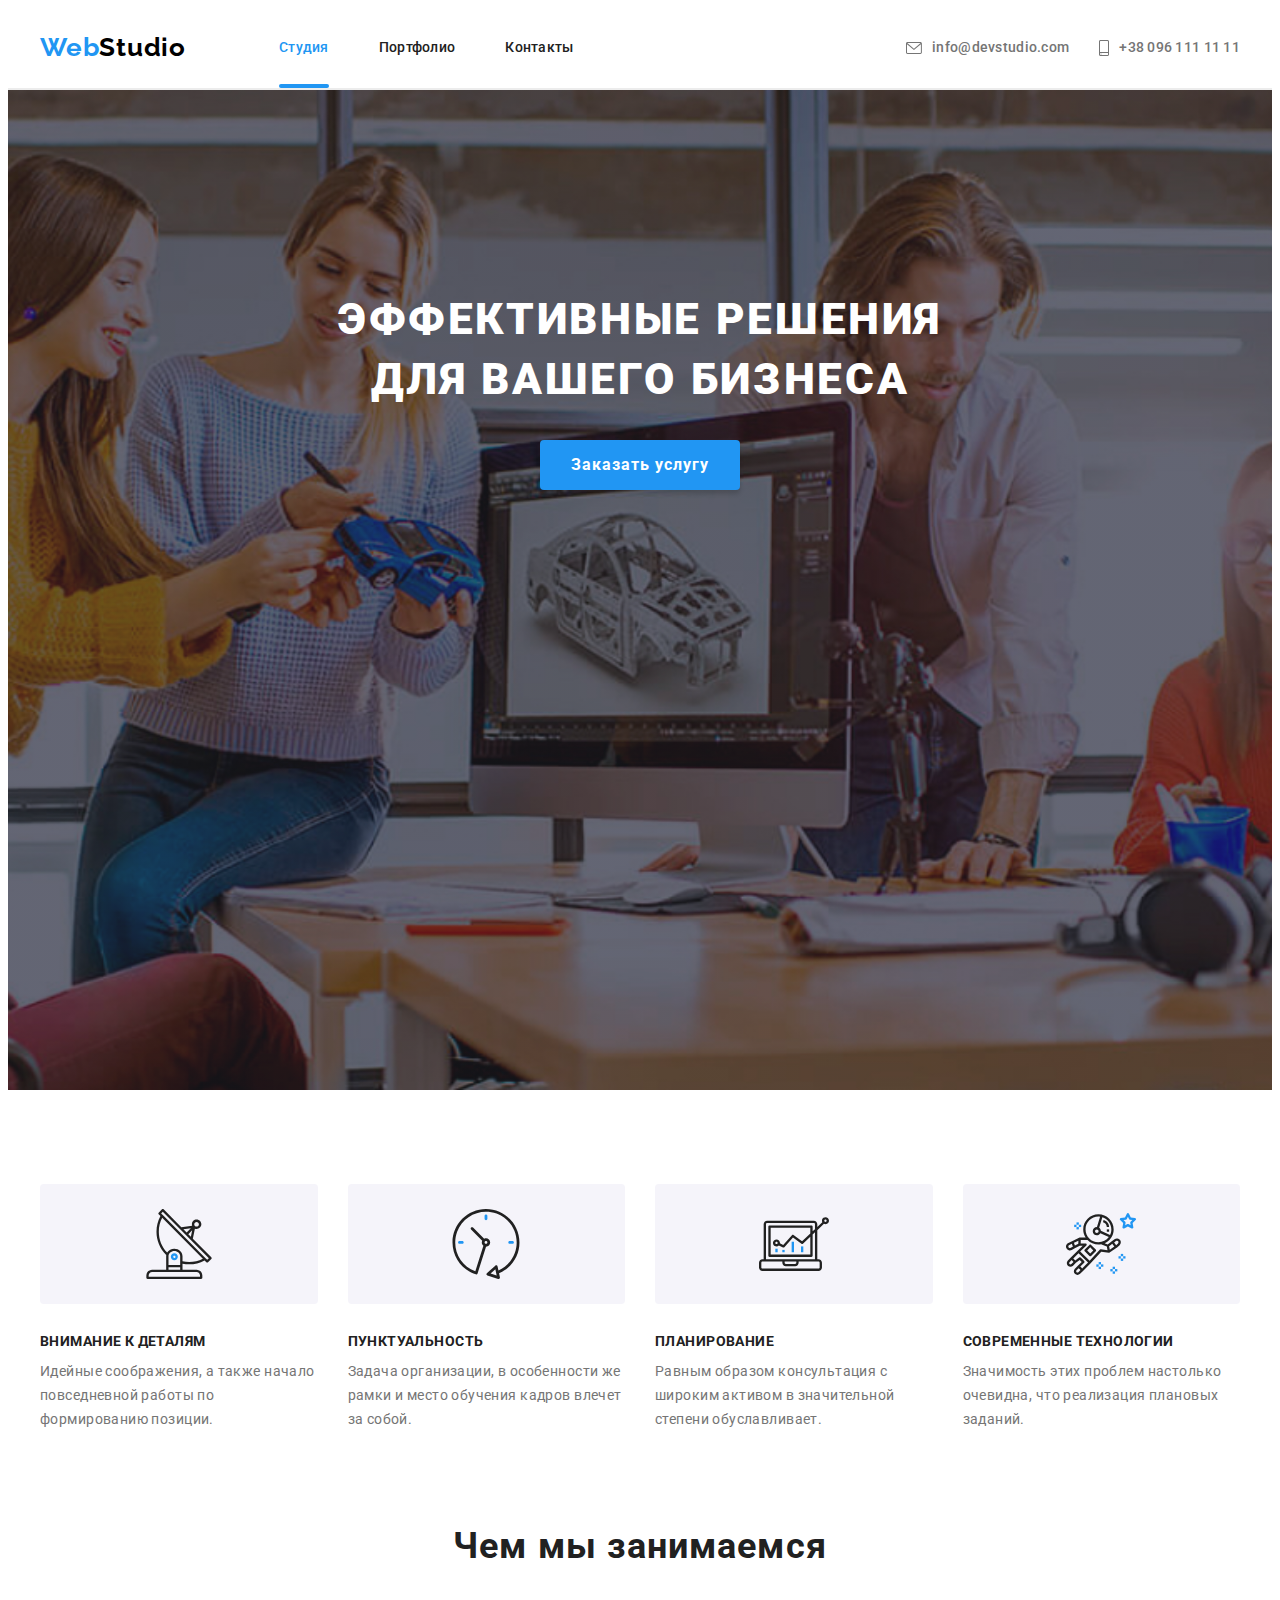
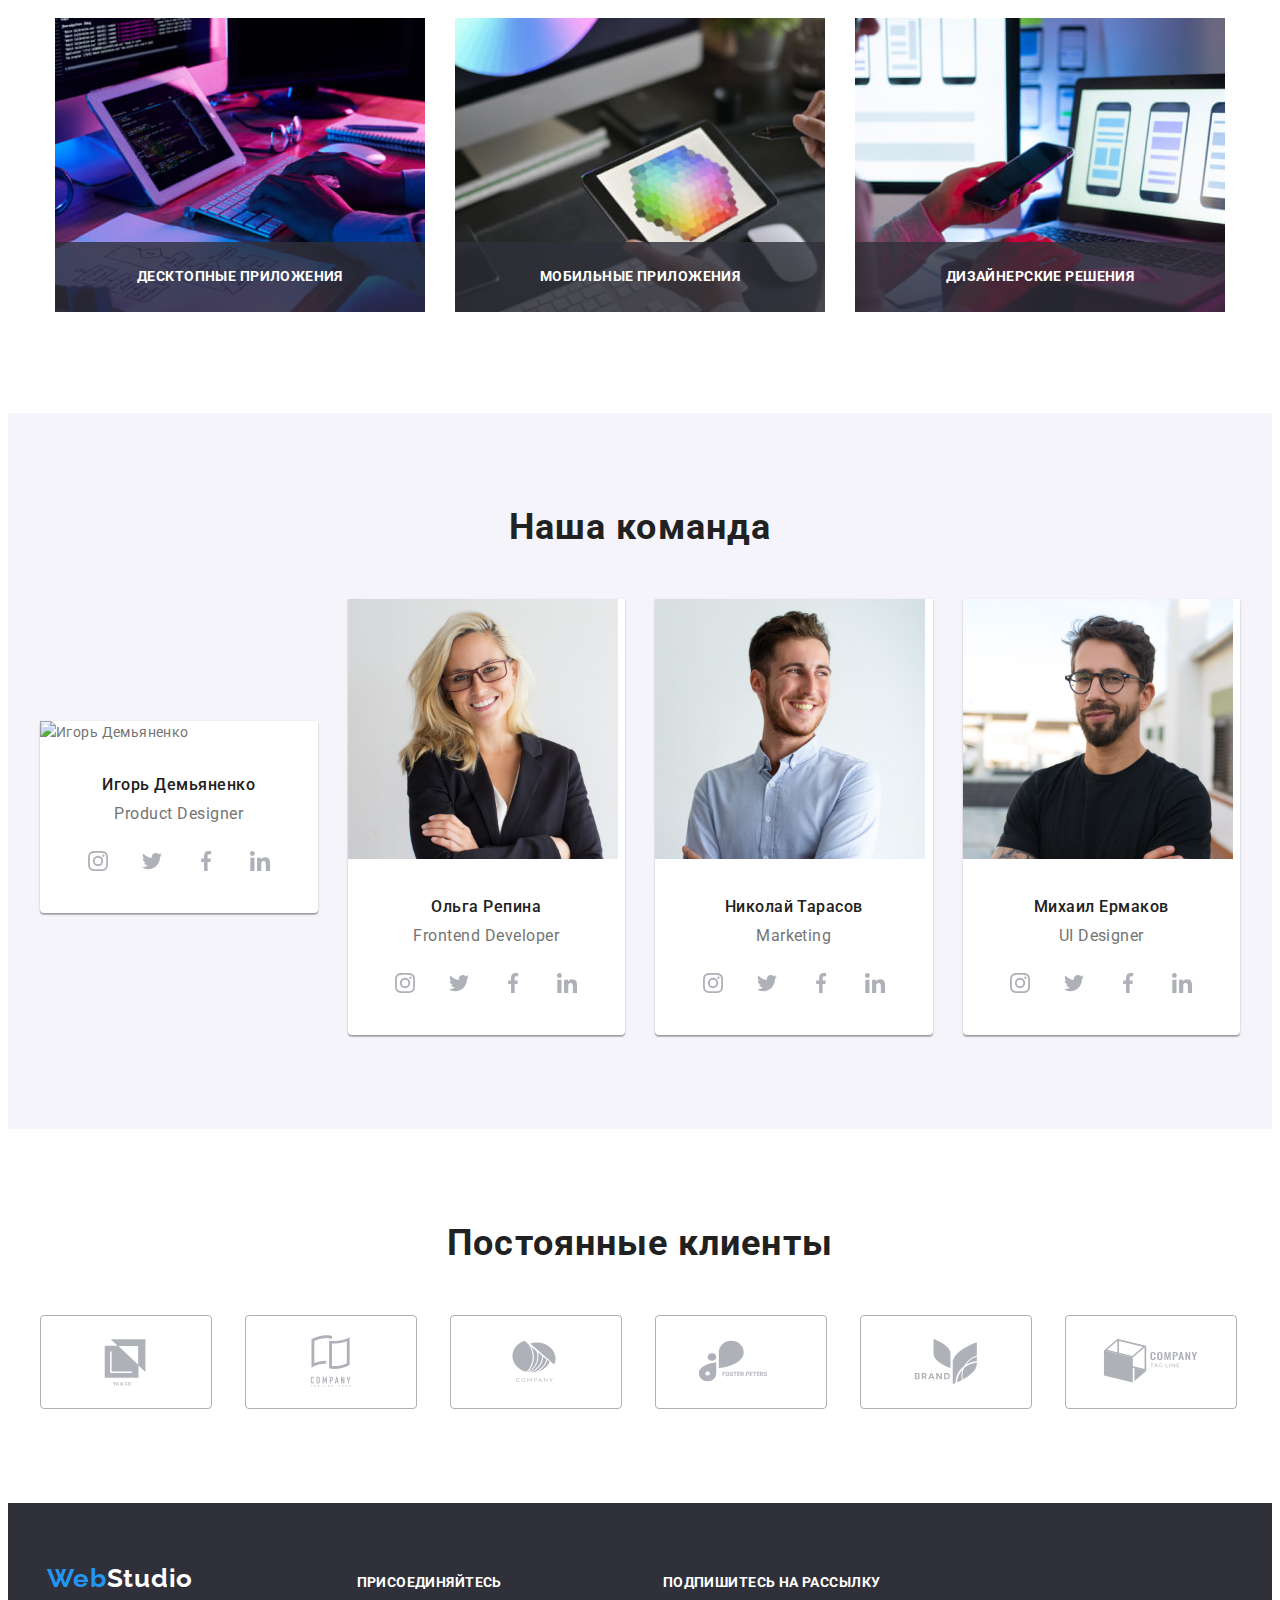
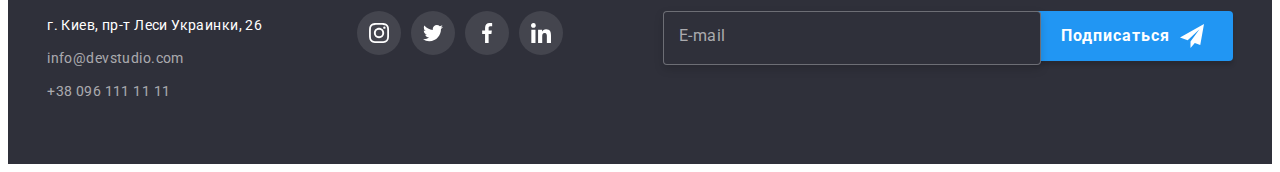
==== commit c9d1a4b0: "hero-img" ====
--- a/index.html
+++ b/index.html
@@ -287,7 +287,6 @@
                             <source media="(max-width: 767px )" srcset="
                             ./images/adaptiv-img/mobile/card-1-mob-min.jpg 1x,
                             ./images/adaptiv-img/mobile/card-1-mob-2x-min.jpg 2x
-                
                 ">
 
                             <img class="team__img" src="./images/adaptiv-img/mobile/card-1-mob-min.jpg"
--- a/css/main.min.css
+++ b/css/main.min.css
@@ -1 +1 @@
-:root{--title-color: #212121;--text-color: #757575;--accent-color: #2196f3;--main-font: Roboto, sans-serif;--secondary-font: Raleway, sans-serif}.visually-hidden{position:absolute;white-space:nowrap;width:1px;height:1px;overflow:hidden;border:0;padding:0;clip:rect(0 0 0 0);-webkit-clip-path:inset(50%);clip-path:inset(50%);margin:-1px}body{background-color:#fff;color:var(--text-color);font-family:var(--main-font);font-size:14px;line-height:1.71;letter-spacing:.03em}.section{padding-top:60px;padding-bottom:60px}@media screen and (min-width: 768px){.section{padding-top:60px;padding-bottom:60px}}@media screen and (min-width: 1200px){.section{padding-top:94px;padding-bottom:94px}}@media screen and (min-width: 480px){.section-group{padding-top:60px;padding-bottom:60px;background-color:#f5f4fa}}@media screen and (min-width: 1200px){.section-group{padding-top:94px;padding-bottom:94px}}.list{list-style:none;margin-top:0;margin-bottom:0;padding:0}.link{display:block;text-decoration:none}.ul{margin:0;padding:0}.img{display:block;max-width:100%;height:auto;margin:0;padding:0}textarea{resize:none}.container{padding-right:15px;padding-left:15px;margin-left:auto;margin-right:auto;margin-top:0;margin-bottom:0}@media screen and (min-width: 480px){.container{width:480px}}@media screen and (min-width: 768px){.container{width:768px}}@media screen and (min-width: 1200px){.container{width:1200px}}.modal{position:absolute;top:50%;left:50%;-webkit-transform:translate(-50%, -50%);transform:translate(-50%, -50%);max-width:450px;width:100%;padding:40px;background:#fff;-webkit-box-shadow:0px 1px 3px rgba(0,0,0,.12),0px 1px 1px rgba(0,0,0,.14),0px 2px 1px rgba(0,0,0,.2);box-shadow:0px 1px 3px rgba(0,0,0,.12),0px 1px 1px rgba(0,0,0,.14),0px 2px 1px rgba(0,0,0,.2);border-radius:4px}@media screen and (min-width: 1200px){.modal{max-width:528px;width:100%}}.modal__title{display:block;font-family:"Roboto";font-weight:700;font-size:20px;line-height:1.5;text-align:center;letter-spacing:.03em;color:#212121;margin-top:0;margin-bottom:0}@media screen and (min-width: 1200px){.modal__title{line-height:1.15}}.modal__cross{fill:#000;-webkit-transition:fill 250ms cubic-bezier(0.4, 0, 0.2, 1);transition:fill 250ms cubic-bezier(0.4, 0, 0.2, 1)}.modal__close{position:absolute;display:-webkit-box;display:-ms-flexbox;display:flex;-webkit-box-pack:center;-ms-flex-pack:center;justify-content:center;-webkit-box-align:center;-ms-flex-align:center;align-items:center;top:8px;right:8px;width:30px;height:30px;margin:0;padding:0;background:#fff;border:1px solid rgba(0,0,0,.1);border-radius:50%}.modal__close:hover,.modal__close:focus{cursor:pointer;fill:var(--accent-color)}.modal-pic{display:-webkit-box;display:-ms-flexbox;display:flex;position:relative}.modal-pic__icon{position:absolute;top:50%;left:15px;-webkit-transform:translateY(-50%);transform:translateY(-50%);fill:#000;-webkit-transition:fill 250ms cubic-bezier(0.4, 0, 0.2, 1);transition:fill 250ms cubic-bezier(0.4, 0, 0.2, 1)}.modal__field{position:relative;display:-webkit-box;display:-ms-flexbox;display:flex;-webkit-box-orient:vertical;-webkit-box-direction:normal;-ms-flex-direction:column;flex-direction:column}.modal__field:focus-within .modal-pic__icon{fill:var(--accent-color)}.modal__field:focus-within .modal-pic__input{border:1px solid var(--accent-color);cursor:pointer}.modal__label{margin-top:12px;margin-bottom:4px;font-family:"Roboto";font-size:12px;line-height:1.16;letter-spacing:.01em;color:#757575}.modal-pic__input{padding:0;padding-left:42px;width:100%;height:40px;border:1px solid rgba(33,33,33,.2);border-radius:4px;-webkit-transition:border-color 250ms cubic-bezier(0.4, 0, 0.2, 1);transition:border-color 250ms cubic-bezier(0.4, 0, 0.2, 1);outline:rgba(0,0,0,0)}.modal__comment{height:120px;padding:12px 16px;font-family:"Roboto";font-size:14px;line-height:1.14;letter-spacing:.01em;color:var(--text-color);border:1px solid rgba(33,33,33,.2);border-radius:4px;outline:rgba(0,0,0,0);-webkit-transition:border-color 250ms cubic-bezier(0.4, 0, 0.2, 1);transition:border-color 250ms cubic-bezier(0.4, 0, 0.2, 1)}.modal__comment::-webkit-input-placeholder{font-family:"Roboto";font-size:14px;line-height:1.14;letter-spacing:.01em;color:rgba(117,117,117,.5)}.modal__comment::-moz-placeholder{font-family:"Roboto";font-size:14px;line-height:1.14;letter-spacing:.01em;color:rgba(117,117,117,.5)}.modal__comment:-ms-input-placeholder{font-family:"Roboto";font-size:14px;line-height:1.14;letter-spacing:.01em;color:rgba(117,117,117,.5)}.modal__comment::-ms-input-placeholder{font-family:"Roboto";font-size:14px;line-height:1.14;letter-spacing:.01em;color:rgba(117,117,117,.5)}.modal__comment::placeholder{font-family:"Roboto";font-size:14px;line-height:1.14;letter-spacing:.01em;color:rgba(117,117,117,.5)}.modal__comment:focus{border-color:var(--accent-color);cursor:pointer}.backdrop{position:fixed;top:0;left:0;width:100%;height:100%;background-color:rgba(0,0,0,.2);opacity:1;-webkit-transition:opacity 250ms cubic-bezier(0.4, 0, 0.2, 1);transition:opacity 250ms cubic-bezier(0.4, 0, 0.2, 1);z-index:1;overflow-y:scroll}.backdrop.is-hidden{opacity:0;pointer-events:none}.contract--color{color:var(--accent-color)}.contract{-webkit-text-decoration-color:var(--accent-color);text-decoration-color:var(--accent-color)}.checkbox{position:relative;display:-webkit-box;display:-ms-flexbox;display:flex;-webkit-box-pack:center;-ms-flex-pack:center;justify-content:center;-webkit-box-align:center;-ms-flex-align:center;align-items:center;margin-top:20px;margin-bottom:30px}@media screen and (min-width: 1200px){.checkbox{position:relative;display:-webkit-box;display:-ms-flexbox;display:flex;-webkit-box-pack:center;-ms-flex-pack:center;justify-content:center;-webkit-box-align:center;-ms-flex-align:center;align-items:center;margin-top:20px;margin-bottom:30px;margin-left:12px}}.checkbox__label{display:-webkit-box;display:-ms-flexbox;display:flex;margin-left:23px;font-family:"Roboto";font-size:12px;line-height:1.16;letter-spacing:.03em;color:#757575}@media screen and (min-width: 1200px){.checkbox__label{margin-left:8px}}.checkbox__description{font-family:"Roboto";font-size:12px;line-height:1.16;letter-spacing:.03em;color:#757575}@media screen and (min-width: 1200px){.checkbox__description{font-size:14px;line-height:1.71}}.checkbox__input{-webkit-appearance:none;-moz-appearance:none;appearance:none}.custom-check{position:absolute;top:50%;left:0;-webkit-transform:translateY(-50%);transform:translateY(-50%);display:-webkit-box;display:-ms-flexbox;display:flex;-webkit-box-pack:center;-ms-flex-pack:center;justify-content:center;-webkit-box-align:center;-ms-flex-align:center;align-items:center;width:16px;height:15px;border:2px solid #212121;border-radius:2px;-webkit-transition:background-color 250ms cubic-bezier(0.4, 0, 0.2, 1),border-color 250ms cubic-bezier(0.4, 0, 0.2, 1);transition:background-color 250ms cubic-bezier(0.4, 0, 0.2, 1),border-color 250ms cubic-bezier(0.4, 0, 0.2, 1)}.checkbox__input:checked+.custom-check .custom-check__icon{opacity:1}.checkbox__input:checked+.custom-check{background-color:var(--accent-color);border-color:var(--accent-color)}.checkbox__input:focus+.custom-check{border-color:var(--accent-color)}.custom-check__icon{opacity:0;-webkit-transition:opacity 250ms cubic-bezier(0.4, 0, 0.2, 1);transition:opacity 250ms cubic-bezier(0.4, 0, 0.2, 1)}.button{display:-webkit-box;display:-ms-flexbox;display:flex;-webkit-box-pack:center;-ms-flex-pack:center;justify-content:center;-webkit-box-align:center;-ms-flex-align:center;align-items:center;text-align:center;width:200px;height:50px;margin-top:0;margin-bottom:0;margin-left:auto;margin-right:auto;padding:0;font-family:"Roboto";font-style:normal;font-weight:700;font-size:16px;line-height:1.88;letter-spacing:.06em;background-color:var(--accent-color);color:#fff;border-radius:4px;border-color:rgba(0,0,0,0);cursor:pointer;-webkit-box-shadow:0px 4px 4px rgba(0,0,0,.15);box-shadow:0px 4px 4px rgba(0,0,0,.15)}@media screen and (min-width: 480px){.sub__button{margin-left:auto;margin-right:auto}}@media screen and (min-width: 1200px){.sub__button{margin-left:12px;margin-right:0}}.logo{display:-webkit-box;display:-ms-flexbox;display:flex;margin-left:auto;margin-right:auto;color:var(--accent-color);font-family:var(--secondary-font);font-weight:700;font-size:24px;line-height:1.17;letter-spacing:.03em;text-decoration:none}@media screen and (min-width: 1200px){.logo{font-size:26px;line-height:1.2}}.header__logo{color:#000}.footer__logo{display:inline-block;margin-top:0;margin-left:auto;margin-right:auto;margin-bottom:20px;color:#fff}@media screen and (min-width: 1200px){.footer__logo{margin-right:156px}}.social{display:-webkit-box;display:-ms-flexbox;display:flex;-webkit-box-pack:center;-ms-flex-pack:center;justify-content:center;-webkit-box-align:center;-ms-flex-align:center;align-items:center}.social__item{width:44px;height:44px}.social__item:not(:last-child){margin-right:10px}.social__icon{fill:#afb1b8}.social__link{display:-webkit-box;display:-ms-flexbox;display:flex;-webkit-box-pack:center;-ms-flex-pack:center;justify-content:center;-webkit-box-align:center;-ms-flex-align:center;align-items:center;width:100%;height:100%;background-color:#fff;border-radius:50%;-webkit-transition:background-color 250ms cubic-bezier(0.4, 0, 0.2, 1);transition:background-color 250ms cubic-bezier(0.4, 0, 0.2, 1)}.social__link:hover,.social__link:focus{background-color:var(--accent-color)}.social__link:hover .social__icon,.social__link:focus .social__icon{fill:#fff}.social__link--bgc{background-color:rgba(255,255,255,.1)}.social__icon--color{fill:#fff}.btn{display:-webkit-box;display:-ms-flexbox;display:flex;-ms-flex-wrap:wrap;flex-wrap:wrap;margin-bottom:40px;row-gap:15px;-webkit-column-gap:8px;-moz-column-gap:8px;column-gap:8px}@media screen and (min-width: 768px){.btn{display:-webkit-box;display:-ms-flexbox;display:flex;-webkit-box-pack:center;-ms-flex-pack:center;justify-content:center;margin-bottom:50px}}.btn__item{color:var(--title-color);background:#f5f4fa;font-family:"Roboto";font-weight:500;font-size:16px;line-height:1.62;text-align:center;letter-spacing:.03em;cursor:pointer;border-radius:4px;border-color:rgba(0,0,0,0);padding:6px 22px;-webkit-transition:color 250ms cubic-bezier(0.4, 0, 0.2, 1),background-color 250ms cubic-bezier(0.4, 0, 0.2, 1),border-radius 250ms cubic-bezier(0.4, 0, 0.2, 1),-webkit-box-shadow 250ms cubic-bezier(0.4, 0, 0.2, 1);transition:color 250ms cubic-bezier(0.4, 0, 0.2, 1),background-color 250ms cubic-bezier(0.4, 0, 0.2, 1),border-radius 250ms cubic-bezier(0.4, 0, 0.2, 1),-webkit-box-shadow 250ms cubic-bezier(0.4, 0, 0.2, 1);transition:color 250ms cubic-bezier(0.4, 0, 0.2, 1),background-color 250ms cubic-bezier(0.4, 0, 0.2, 1),box-shadow 250ms cubic-bezier(0.4, 0, 0.2, 1),border-radius 250ms cubic-bezier(0.4, 0, 0.2, 1);transition:color 250ms cubic-bezier(0.4, 0, 0.2, 1),background-color 250ms cubic-bezier(0.4, 0, 0.2, 1),box-shadow 250ms cubic-bezier(0.4, 0, 0.2, 1),border-radius 250ms cubic-bezier(0.4, 0, 0.2, 1),-webkit-box-shadow 250ms cubic-bezier(0.4, 0, 0.2, 1)}.btn__item:hover,.btn__item:focus{color:#fff;background-color:var(--accent-color);-webkit-box-shadow:0px 3px 1px rgba(0,0,0,.1),0px 1px 2px rgba(0,0,0,.08),0px 2px 2px rgba(0,0,0,.12);box-shadow:0px 3px 1px rgba(0,0,0,.1),0px 1px 2px rgba(0,0,0,.08),0px 2px 2px rgba(0,0,0,.12);border-radius:4px}@media screen and (min-width: 480px){.form-subscription{display:-webkit-box;display:-ms-flexbox;display:flex;-webkit-box-orient:vertical;-webkit-box-direction:normal;-ms-flex-direction:column;flex-direction:column;-webkit-box-pack:center;-ms-flex-pack:center;justify-content:center;-webkit-box-align:center;-ms-flex-align:center;align-items:center}}@media screen and (min-width: 1200px){.form-subscription{display:-webkit-box;display:-ms-flexbox;display:flex;-webkit-box-orient:horizontal;-webkit-box-direction:normal;-ms-flex-direction:row;flex-direction:row;-webkit-box-pack:end;-ms-flex-pack:end;justify-content:flex-end;-webkit-box-align:center;-ms-flex-align:center;align-items:center}}.form-field{position:relative}@media screen and (max-width: 767.98px){.form-field{margin-bottom:20px;width:100%}}@media screen and (min-width: 768px){.form-field{width:450px;height:50px;margin-bottom:20px}}@media screen and (min-width: 1200px){.form-field{margin-bottom:0;width:358px}}.form-input{width:100%;height:50px;padding-left:16px;margin:0;font-family:"Roboto";font-size:16px;line-height:1.25;background-color:#2f303a;border:1px solid rgba(255,255,255,.3);-webkit-filter:drop-shadow(0px 4px 4px rgba(0, 0, 0, 0.15));filter:drop-shadow(0px 4px 4px rgba(0, 0, 0, 0.15));border-radius:4px;color:#fff}.form-label{display:none}@media screen and (min-width: 768px){.form-label{display:inline-block;position:absolute;top:50%;left:16px;-webkit-transform:translateY(-50%);transform:translateY(-50%);letter-spacing:.03em;font-family:"Roboto";font-size:16px;line-height:1.25;color:rgba(255,255,255,.6);-webkit-transition:-webkit-transform 250ms cubic-bezier(0.4, 0, 0.2, 1);transition:-webkit-transform 250ms cubic-bezier(0.4, 0, 0.2, 1);transition:transform 250ms cubic-bezier(0.4, 0, 0.2, 1);transition:transform 250ms cubic-bezier(0.4, 0, 0.2, 1), -webkit-transform 250ms cubic-bezier(0.4, 0, 0.2, 1)}}.form-input::-webkit-input-placeholder{opacity:1}.form-input::-moz-placeholder{opacity:1}.form-input:-ms-input-placeholder{opacity:1}.form-input::-ms-input-placeholder{opacity:1}.form-input::placeholder{opacity:1}@media screen and (min-width: 768px){.form-input::-webkit-input-placeholder{opacity:0}.form-input::-moz-placeholder{opacity:0}.form-input:-ms-input-placeholder{opacity:0}.form-input::-ms-input-placeholder{opacity:0}.form-input::placeholder{opacity:0}}.form-input:not(:-moz-placeholder-shown)+.form-label{transform:translate(-150%, -50%)}.form-input:not(:-ms-input-placeholder)+.form-label{transform:translate(-150%, -50%)}.form-input:focus+.form-label,.form-input:not(:placeholder-shown)+.form-label{-webkit-transform:translate(-150%, -50%);transform:translate(-150%, -50%)}.icon-subscription{margin-left:10px;fill:#fff}.mobile-menu{position:fixed;top:9%;left:0;padding:40px 48px;width:100%;height:100%;background-color:#fff;display:none;-webkit-box-orient:vertical;-webkit-box-direction:normal;-ms-flex-direction:column;flex-direction:column}.mobile-menu.is-open{display:-webkit-box;display:-ms-flexbox;display:flex}@media screen and (min-width: 768px){.mobile-menu{display:none}}.mobile-menu__nav-item:not(:last-child){margin-bottom:32px}.mobile-menu__nav-link{font-weight:500;font-size:40px;line-height:1.18;letter-spacing:.02em;color:var(--title-color)}.mobile-menu__nav-link:hover,.mobile-menu__nav-link:focus{color:var(--accent-color)}.mobile-menu__contacts{margin-top:auto}.mobile-menu__contacts-tel{display:-webkit-inline-box;display:-ms-inline-flexbox;display:inline-flex;-ms-flex-wrap:nowrap;flex-wrap:nowrap;margin-bottom:32px;font-weight:500;font-size:34px;line-height:1.17;letter-spacing:.02em;color:var(--accent-color)}.mobile-menu__contacts-mail{margin-bottom:64px;font-weight:500;font-size:24px;line-height:1.16;letter-spacing:.02em;color:var(--text-color)}.mobile-menu__contacts-mail:hover,.mobile-menu__contacts-mail:focus{color:var(--accent-color)}.mobile-menu__cocials{display:-webkit-box;display:-ms-flexbox;display:flex;-webkit-box-pack:start;-ms-flex-pack:start;justify-content:flex-start;-webkit-box-align:center;-ms-flex-align:center;align-items:center}.mobile-menu__cocials-item:not(:last-child){margin-right:20px}.mobile-menu__cocials-link{font-weight:500;font-size:18px;line-height:1.22;letter-spacing:.02em;color:var(--accent-color)}.mobile-menu__cocials-link::after{content:" ";margin-left:10px;border:1px solid rgba(33,33,33,.2)}.mobile-menu__button{position:absolute;display:-webkit-box;display:-ms-flexbox;display:flex;-webkit-box-pack:center;-ms-flex-pack:center;justify-content:center;-webkit-box-align:center;-ms-flex-align:center;align-items:center;top:10px;right:15px;width:40px;height:40px;margin:0;padding:0;background:rgba(0,0,0,0);border:none}.mobile-menu__button:hover,.mobile-menu__button:focus{cursor:pointer;fill:var(--accent-color)}@media screen and (min-width: 768px){.mobile-menu__button{display:none}}@media screen and (min-width: 768px){.mobile-menu__burger{display:none}}.mobile-menu__button .icon-cross{display:none}.mobile-menu__button.is-open .icon-cross{display:block}.mobile-menu__button.is-open .icon-menu{display:none}.connect{display:-webkit-box;display:-ms-flexbox;display:flex}@media screen and (max-width: 767.98px){.connect{display:none}}@media screen and (min-width: 768px){.connect{display:-webkit-box;display:-ms-flexbox;display:flex;-webkit-box-orient:vertical;-webkit-box-direction:normal;-ms-flex-direction:column;flex-direction:column;-webkit-box-pack:start;-ms-flex-pack:start;justify-content:flex-start}}@media screen and (min-width: 1200px){.connect{margin-left:0}}.header-connection{display:-webkit-box;display:-ms-flexbox;display:flex;-webkit-box-pack:center;-ms-flex-pack:center;justify-content:center;-webkit-box-align:center;-ms-flex-align:center;align-items:center}@media screen and (min-width: 768px){.header-connection{margin-left:0;display:-webkit-box;display:-ms-flexbox;display:flex;-webkit-box-orient:vertical;-webkit-box-direction:normal;-ms-flex-direction:column;flex-direction:column;-webkit-box-align:start;-ms-flex-align:start;align-items:flex-start}}@media screen and (min-width: 1200px){.header-connection{margin-left:0;display:-webkit-box;display:-ms-flexbox;display:flex;-webkit-box-orient:horizontal;-webkit-box-direction:normal;-ms-flex-direction:row;flex-direction:row;-webkit-box-pack:center;-ms-flex-pack:center;justify-content:center;-webkit-box-align:center;-ms-flex-align:center;align-items:center}}@media screen and (min-width: 768px){.header-connection__item{margin:0}}@media screen and (min-width: 768px){.header-connection .header-connection__item+.header-connection__item{margin-left:0;margin-top:10px}}@media screen and (min-width: 1200px){.header-connection .header-connection__item+.header-connection__item{margin-left:30px;margin-top:0}}@media screen and (min-width: 768px){.header-connection__link{padding:0;margin:0;display:-webkit-box;display:-ms-flexbox;display:flex;-webkit-box-align:center;-ms-flex-align:center;align-items:center;color:var(--text-color);font-weight:500;font-size:12px;line-height:1.16;letter-spacing:.02em;text-decoration:none;-webkit-transition:color 250ms cubic-bezier(0.4, 0, 0.2, 1);transition:color 250ms cubic-bezier(0.4, 0, 0.2, 1)}}@media screen and (min-width: 1200px){.header-connection__link{padding-top:32px;padding-bottom:32px;font-size:14px;line-height:1.14}}.header-connection__link:hover,.header-connection__link:focus{color:var(--accent-color)}.envelope{fill:currentColor;margin-right:10px}.smartphone{fill:currentColor;margin-right:10px}.header{border-bottom:2px solid #ececec}@media screen and (min-width: 768px){.header-nav{display:-webkit-box;display:-ms-flexbox;display:flex;-webkit-box-align:center;-ms-flex-align:center;align-items:center}}.main-nav{display:-webkit-box;display:-ms-flexbox;display:flex;-webkit-box-align:center;-ms-flex-align:center;align-items:center;-webkit-box-pack:justify;-ms-flex-pack:justify;justify-content:space-between;min-height:60px}@media screen and (min-width: 768px){.main-nav__navigation{display:-webkit-box;display:-ms-flexbox;display:flex;margin-top:0;margin-bottom:0}}@media screen and (max-width: 767.98px){.main-nav__connect{display:none}}.site-nav{display:none}@media screen and (min-width: 768px){.site-nav{display:-webkit-box;display:-ms-flexbox;display:flex;margin-left:88px}}@media screen and (min-width: 1200px){.site-nav{margin-left:93px}}@media screen and (min-width: 768px){.site-nav__item:not(:last-child){margin-right:50px}}@media screen and (min-width: 768px){.site-nav__link{position:relative;display:block;padding-top:32px;padding-bottom:32px;color:var(--title-color);font-weight:500;font-size:14px;line-height:1.14;letter-spacing:.02em;text-decoration:none;-webkit-transition:color 250ms cubic-bezier(0.4, 0, 0.2, 1);transition:color 250ms cubic-bezier(0.4, 0, 0.2, 1)}}@media screen and (min-width: 768px){.site-nav__link:hover,.site-nav__link:focus{color:var(--accent-color)}}@media screen and (min-width: 768px){.site-nav__link.curent{color:var(--accent-color)}}@media screen and (min-width: 768px){.site-nav__link.curent::after{position:absolute;display:inline-block;content:"";left:0;bottom:0;width:100%;height:4px;background:var(--accent-color);border-radius:2px}}@media screen and (min-width: 480px){.hero{margin-top:0;margin-bottom:0;padding-top:118px;padding-bottom:118px;background-color:#2f303a}}@media screen and (min-width: 1200px){.hero{padding-top:200px;padding-bottom:200px}}.hero__title{padding-top:65px;margin-top:0;margin-bottom:30px;font-family:"Roboto";font-weight:900;font-size:26px;line-height:1.62;text-align:center;letter-spacing:.06em;text-transform:uppercase;color:#fff}@media screen and (min-width: 480px){.hero__title{padding-top:0}}@media screen and (min-width: 1200px){.hero__title{font-size:44px;line-height:1.36}}.hero-overlay{max-width:480px;height:400px;margin-left:auto;margin-right:auto;background-color:#c4c4c4;background-image:-webkit-gradient(linear, left top, right top, from(rgba(47, 48, 58, 0.4)), to(rgba(47, 48, 58, 0.4))),url(./images/adaptiv-img/mobile/Header-mob-min.jpg);background-image:linear-gradient(to right, rgba(47, 48, 58, 0.4), rgba(47, 48, 58, 0.4)),url(./images/adaptiv-img/mobile/Header-mob-min.jpg);background-repeat:no-repeat;background-size:cover;background-position:center}@media(min-device-pixel-ratio: 2),(-webkit-min-device-pixel-ratio: 2),(min-resolution: 192dpi),(min-resolution: 2dppx){.hero-overlay{background-image:-webkit-gradient(linear, left top, right top, from(rgba(47, 48, 58, 0.4)), to(rgba(47, 48, 58, 0.4))),url(./images/adaptiv-img/mobile/Header-mob-2x-min.jpg);background-image:linear-gradient(to right, rgba(47, 48, 58, 0.4), rgba(47, 48, 58, 0.4)),url(./images/adaptiv-img/mobile/Header-mob-2x-min.jpg)}}@media screen and (min-width: 768px){.hero-overlay{max-width:768px;height:400px;background-image:-webkit-gradient(linear, left top, right top, from(rgba(47, 48, 58, 0.4)), to(rgba(47, 48, 58, 0.4))),url(./images/adaptiv-img/tablet/Header-tab-min.jpg);background-image:linear-gradient(to right, rgba(47, 48, 58, 0.4), rgba(47, 48, 58, 0.4)),url(./images/adaptiv-img/tablet/Header-tab-min.jpg)}}@media screen and (min-width: 768px)and (min-device-pixel-ratio: 2),screen and (min-width: 768px)and (-webkit-min-device-pixel-ratio: 2),screen and (min-width: 768px)and (min-resolution: 192dpi),screen and (min-width: 768px)and (min-resolution: 2dppx){.hero-overlay{background-image:-webkit-gradient(linear, left top, right top, from(rgba(47, 48, 58, 0.4)), to(rgba(47, 48, 58, 0.4))),url(./images/adaptiv-img/tablet/Header-tab-2x-min.jpg);background-image:linear-gradient(to right, rgba(47, 48, 58, 0.4), rgba(47, 48, 58, 0.4)),url(./images/adaptiv-img/tablet/Header-tab-2x-min.jpg)}}@media screen and (min-width: 1200px){.hero-overlay{max-width:1600px;height:600px;background-image:-webkit-gradient(linear, left top, right top, from(rgba(47, 48, 58, 0.4)), to(rgba(47, 48, 58, 0.4))),url(./images/hero/Img-hero.jpg);background-image:linear-gradient(to right, rgba(47, 48, 58, 0.4), rgba(47, 48, 58, 0.4)),url(./images/hero/Img-hero.jpg)}}@media screen and (min-width: 1200px)and (min-device-pixel-ratio: 2),screen and (min-width: 1200px)and (-webkit-min-device-pixel-ratio: 2),screen and (min-width: 1200px)and (min-resolution: 192dpi),screen and (min-width: 1200px)and (min-resolution: 2dppx){.hero-overlay{background-image:-webkit-gradient(linear, left top, right top, from(rgba(47, 48, 58, 0.4)), to(rgba(47, 48, 58, 0.4))),url(./images/adaptiv-img/desktop/desk-2x.jpg);background-image:linear-gradient(to right, rgba(47, 48, 58, 0.4), rgba(47, 48, 58, 0.4)),url(./images/adaptiv-img/desktop/desk-2x.jpg)}}.skills{gap:30px}@media screen and (min-width: 768px){.skills{display:-webkit-box;display:-ms-flexbox;display:flex;-ms-flex-wrap:wrap;flex-wrap:wrap;-webkit-box-pack:justify;-ms-flex-pack:justify;justify-content:space-between}}@media screen and (min-width: 1200px){.skills{display:-webkit-box;display:-ms-flexbox;display:flex}}.skills__item{-webkit-box-flex:1;-ms-flex-positive:1;flex-grow:1}@media screen and (min-width: 768px){.skills__item{width:calc((100% - 60px)/2)}}@media screen and (min-width: 1200px){.skills__item{width:calc((100% - 90px)/4)}}.skills__item:before{display:block;content:" ";height:120px;background-color:#f5f4fa;background-repeat:no-repeat;background-position:center;border-radius:4px}.skills__text{margin-top:0;margin-bottom:0;color:var(--text-color);font-size:14px;line-height:1.71;letter-spacing:.03em}.skills__title{margin-top:30px;margin-bottom:10px;color:var(--title-color);font-weight:700;font-size:14px;line-height:1.14;letter-spacing:.03em;text-transform:uppercase}@media screen and (min-width: 480px){.skills__title{text-align:center}}@media screen and (min-width: 768px){.skills__title{text-align:start}}.icon-antenna::before{background-image:url(../images/svg/SVG/antenna.svg)}.icon-clock::before{background-image:url(../images/svg/SVG/clock.svg)}.icon-diagram::before{background-image:url(../images/svg/SVG/diagram.svg)}.icon-astronaut::before{background-image:url(../images/svg/SVG/astronaut.svg)}.section-working{margin-top:0;margin-bottom:0;padding-bottom:94px}@media screen and (max-width: 1199.98px){.section-working{display:none}}.work{display:-webkit-box;display:-ms-flexbox;display:flex;-webkit-box-pack:center;-ms-flex-pack:center;justify-content:center;-webkit-box-align:center;-ms-flex-align:center;align-items:center}.work .work__item:not(:last-child){margin-right:30px}.work__title{margin-top:0;margin-bottom:50px;color:var(--title-color);font-weight:700;font-size:36px;line-height:1.16;text-align:center;letter-spacing:.03em}.work__item{position:relative}.preview{position:absolute;display:-webkit-box;display:-ms-flexbox;display:flex;-webkit-box-pack:center;-ms-flex-pack:center;justify-content:center;-webkit-box-align:center;-ms-flex-align:center;align-items:center;left:0;bottom:7px;margin:0;padding:0;width:370px;height:70px;font-family:"Roboto";font-weight:700;font-size:14px;line-height:1.14;text-align:center;letter-spacing:.03em;text-transform:uppercase;color:#fff;background-color:rgba(47,48,58,.8)}@media screen and (min-width: 768px){.team{display:-webkit-box;display:-ms-flexbox;display:flex;-ms-flex-wrap:wrap;flex-wrap:wrap;-webkit-box-pack:center;-ms-flex-pack:center;justify-content:center}}@media screen and (min-width: 1200px){.team{display:-webkit-box;display:-ms-flexbox;display:flex;-webkit-box-pack:center;-ms-flex-pack:center;justify-content:center;-webkit-box-align:center;-ms-flex-align:center;align-items:center}}.guys{padding-top:30px;padding-bottom:30px}.team__title{color:var(--title-color);font-weight:700;font-size:36px;line-height:1.16;text-align:center;letter-spacing:.03em;margin-top:0;margin-bottom:50px}.team__item{-webkit-box-flex:1;-ms-flex-positive:1;flex-grow:1;-webkit-box-shadow:0px 1px 3px rgba(0,0,0,.12),0px 1px 1px rgba(0,0,0,.14),0px 2px 1px rgba(0,0,0,.2);box-shadow:0px 1px 3px rgba(0,0,0,.12),0px 1px 1px rgba(0,0,0,.14),0px 2px 1px rgba(0,0,0,.2);border-radius:0px 0px 4px 4px;background-color:#fff}@media screen and (max-width: 767.98px){.team__item:not(:last-child){margin-bottom:30px}}@media screen and (min-width: 768px){.team__item{width:calc((100% - 60px)/2);margin-right:30px;margin-bottom:30px}.team__item:nth-child(2n){margin-right:0}.team__item:nth-last-child(-n+2){margin-bottom:0}}@media screen and (min-width: 1200px){.team__item{width:calc((100% - 90px)/4);margin-bottom:0}.team__item:not(:last-child){margin-right:30px}}.team-member__title{color:var(--title-color);font-weight:500;font-size:16px;line-height:1.19;text-align:center;letter-spacing:.03em;margin-top:0;margin-bottom:10px}.team-member__text{color:var(--text-color);font-weight:400;font-size:16px;line-height:1.19;text-align:center;letter-spacing:.03em;margin-top:0;margin-bottom:16px}.team__img{width:450px;height:460px}@media screen and (min-width: 768px){.team__img{width:354px;height:374px}}@media screen and (min-width: 1200px){.team__img{width:270px;height:260px}}.clients__icon{fill:#afb1b8;-webkit-transition:fill 250ms cubic-bezier(0.4, 0, 0.2, 1);transition:fill 250ms cubic-bezier(0.4, 0, 0.2, 1)}.clients__title{font-family:var(--title-color);font-weight:700;font-size:36px;line-height:1.16;text-align:center;letter-spacing:.03em;margin-top:0;margin-bottom:50px;color:#212121}.clients{display:-webkit-box;display:-ms-flexbox;display:flex;-ms-flex-wrap:wrap;flex-wrap:wrap;-webkit-box-pack:center;-ms-flex-pack:center;justify-content:center;gap:30px}@media screen and (min-width: 480px){.clients__item{width:calc((100% - 30px)/2)}}@media screen and (min-width: 768px){.clients__item{width:calc((100% - 60px)/3)}}@media screen and (min-width: 1200px){.clients__item{width:calc((100% - 150px)/6)}}.clients__link{display:-webkit-box;display:-ms-flexbox;display:flex;-webkit-box-pack:center;-ms-flex-pack:center;justify-content:center;-webkit-box-align:center;-ms-flex-align:center;align-items:center;width:210px;height:92px;margin:0;border:1px solid #afb1b8;border-radius:4px;-webkit-transition:border-color 250ms cubic-bezier(0.4, 0, 0.2, 1);transition:border-color 250ms cubic-bezier(0.4, 0, 0.2, 1)}.clients__link:hover,.clients__link:focus{border-color:var(--accent-color)}.clients__link:hover .clients__icon,.clients__link:focus .clients__icon{fill:var(--accent-color)}@media screen and (min-width: 768px){.clients__link{width:226px}}@media screen and (min-width: 1200px){.clients__link{width:170px}}.examples{display:-webkit-box;display:-ms-flexbox;display:flex;-webkit-box-orient:vertical;-webkit-box-direction:normal;-ms-flex-direction:column;flex-direction:column;-webkit-box-pack:center;-ms-flex-pack:center;justify-content:center;-webkit-box-align:center;-ms-flex-align:center;align-items:center;gap:30px}@media screen and (min-width: 768px){.examples{-webkit-box-orient:horizontal;-webkit-box-direction:normal;-ms-flex-direction:row;flex-direction:row;-ms-flex-wrap:wrap;flex-wrap:wrap;-webkit-box-pack:start;-ms-flex-pack:start;justify-content:flex-start}}.examples__thumb{position:relative;display:-webkit-box;display:-ms-flexbox;display:flex;-webkit-box-pack:center;-ms-flex-pack:center;justify-content:center;-webkit-box-align:center;-ms-flex-align:center;align-items:center;overflow:hidden}.examples__overlay{position:absolute;left:0;bottom:0;width:100%;height:100%;background-color:rgba(33,150,243,.9);opacity:0;-webkit-transform:translateY(100%);transform:translateY(100%);-webkit-transition:opacity 250ms cubic-bezier(0.4, 0, 0.2, 1),-webkit-transform 250ms cubic-bezier(0.4, 0, 0.2, 1);transition:opacity 250ms cubic-bezier(0.4, 0, 0.2, 1),-webkit-transform 250ms cubic-bezier(0.4, 0, 0.2, 1);transition:opacity 250ms cubic-bezier(0.4, 0, 0.2, 1),transform 250ms cubic-bezier(0.4, 0, 0.2, 1);transition:opacity 250ms cubic-bezier(0.4, 0, 0.2, 1),transform 250ms cubic-bezier(0.4, 0, 0.2, 1),-webkit-transform 250ms cubic-bezier(0.4, 0, 0.2, 1)}.examples__item{display:-webkit-box;display:-ms-flexbox;display:flex}@media screen and (min-width: 768px){.examples__item{width:calc((100% - 30px)/2)}}@media screen and (min-width: 1200px){.examples__item{width:calc((100% - 60px)/3)}}.examples-projects__title{color:var(--title-color);font-weight:700;font-size:18px;line-height:2;letter-spacing:.06em;margin-top:0;margin-bottom:4px}.examples-projects__text{color:var(--text-color);font-size:16px;line-height:1.88;letter-spacing:.03em;margin-top:0;margin-bottom:0}.examples__link:hover .examples__overlay,.examples__link:focus .examples__overlay{opacity:1;-webkit-transform:translateY(0);transform:translateY(0)}.examples__link{display:-webkit-box;display:-ms-flexbox;display:flex;-webkit-box-orient:vertical;-webkit-box-direction:normal;-ms-flex-direction:column;flex-direction:column;-webkit-box-flex:1;-ms-flex-positive:1;flex-grow:1;-webkit-transition:-webkit-box-shadow 250ms cubic-bezier(0.4, 0, 0.2, 1);transition:-webkit-box-shadow 250ms cubic-bezier(0.4, 0, 0.2, 1);transition:box-shadow 250ms cubic-bezier(0.4, 0, 0.2, 1);transition:box-shadow 250ms cubic-bezier(0.4, 0, 0.2, 1), -webkit-box-shadow 250ms cubic-bezier(0.4, 0, 0.2, 1)}.examples__link:hover,.examples__link:focus{-webkit-box-shadow:0px 1px 1px rgba(0,0,0,.12),0px 4px 4px rgba(0,0,0,.06),1px 4px 6px rgba(0,0,0,.16);box-shadow:0px 1px 1px rgba(0,0,0,.12),0px 4px 4px rgba(0,0,0,.06),1px 4px 6px rgba(0,0,0,.16)}.description{position:absolute;display:-webkit-box;display:-ms-flexbox;display:flex;width:100%;height:100%;margin:0;padding:63px 24px;font-family:"Roboto";font-size:18px;line-height:1.56;letter-spacing:.03em;color:#fff}.examples-projects{padding:20px 24px;border-left:1px solid #eee;border-right:1px solid #eee;border-bottom:1px solid #eee}.footer{display:-webkit-box;display:-ms-flexbox;display:flex;-webkit-box-pack:center;-ms-flex-pack:center;justify-content:center;-webkit-box-align:center;-ms-flex-align:center;align-items:center;margin-top:0;margin-bottom:0;padding-top:60px;padding-bottom:60px;background:#2f303a}@media screen and (min-width: 1200px){.footer{-webkit-box-pack:space-evenly;-ms-flex-pack:space-evenly;justify-content:space-evenly}}.footer-link{display:-webkit-box;display:-ms-flexbox;display:flex;-webkit-box-pack:center;-ms-flex-pack:center;justify-content:center;-webkit-box-align:center;-ms-flex-align:center;align-items:center;margin-top:0;margin-bottom:9px;color:rgba(255,255,255,.6);text-decoration:none;-webkit-transition:color 250ms cubic-bezier(0.4, 0, 0.2, 1);transition:color 250ms cubic-bezier(0.4, 0, 0.2, 1)}@media screen and (min-width: 1200px){.footer-link{-webkit-box-pack:start;-ms-flex-pack:start;justify-content:flex-start}}.footer-link:hover,.footer-link:focus{color:var(--accent-color)}.place{display:inline-block;margin-top:0;margin-bottom:9px;color:#fff;text-align:center}.adds{margin:0;padding:0;font-style:inherit}.tel{margin-top:0;margin-bottom:0}.join{display:-webkit-box;display:-ms-flexbox;display:flex;-webkit-box-orient:vertical;-webkit-box-direction:normal;-ms-flex-direction:column;flex-direction:column;-webkit-box-pack:center;-ms-flex-pack:center;justify-content:center;margin-top:60px;margin-bottom:60px}@media screen and (min-width: 768px){.join{margin:0}}.join-title{margin-left:auto;margin-right:auto;margin-top:0;margin-bottom:20px;font-family:var(--main-font);font-weight:700;font-size:14px;line-height:1.14;letter-spacing:.03em;text-transform:uppercase;color:#fff}@media screen and (min-width: 1200px){.join-title{margin-left:0}}@media screen and (min-width: 480px){.bottom{display:-webkit-box;display:-ms-flexbox;display:flex;-webkit-box-orient:vertical;-webkit-box-direction:normal;-ms-flex-direction:column;flex-direction:column;-webkit-box-pack:center;-ms-flex-pack:center;justify-content:center;-webkit-box-align:center;-ms-flex-align:center;align-items:center}}@media screen and (min-width: 768px){.bottom{display:-webkit-box;display:-ms-flexbox;display:flex;-ms-flex-wrap:wrap;flex-wrap:wrap;-webkit-box-orient:horizontal;-webkit-box-direction:normal;-ms-flex-direction:row;flex-direction:row;-ms-flex-pack:distribute;justify-content:space-around;-webkit-box-align:baseline;-ms-flex-align:baseline;align-items:baseline}}@media screen and (min-width: 1200px){.bottom{display:-webkit-box;display:-ms-flexbox;display:flex;-ms-flex-wrap:nowrap;flex-wrap:nowrap;-webkit-box-orient:horizontal;-webkit-box-direction:normal;-ms-flex-direction:row;flex-direction:row;-webkit-box-pack:space-evenly;-ms-flex-pack:space-evenly;justify-content:space-evenly;-webkit-box-align:baseline;-ms-flex-align:baseline;align-items:baseline}}.box{display:-webkit-box;display:-ms-flexbox;display:flex;-webkit-box-orient:vertical;-webkit-box-direction:normal;-ms-flex-direction:column;flex-direction:column;-webkit-box-pack:center;-ms-flex-pack:center;justify-content:center;-webkit-box-align:center;-ms-flex-align:center;align-items:center}@media screen and (min-width: 1200px){.box{-webkit-box-align:start;-ms-flex-align:start;align-items:flex-start;margin-left:0}}.subscription{width:100%}@media screen and (min-width: 1200px){.subscription{width:570px;height:86px;margin-left:93px}}.subscription-title{text-align:center;margin-left:auto;margin-right:auto;margin-top:0;margin-bottom:20px;font-family:var(--main-font);font-weight:700;font-size:14px;line-height:1.14;letter-spacing:.03em;text-transform:uppercase;color:#fff}@media screen and (min-width: 768px){.subscription-title{margin-top:60px}}@media screen and (min-width: 1200px){.subscription-title{margin-top:0;text-align:start}}/*# sourceMappingURL=main.min.css.map */+:root{--title-color: #212121;--text-color: #757575;--accent-color: #2196f3;--main-font: Roboto, sans-serif;--secondary-font: Raleway, sans-serif}.visually-hidden{position:absolute;white-space:nowrap;width:1px;height:1px;overflow:hidden;border:0;padding:0;clip:rect(0 0 0 0);-webkit-clip-path:inset(50%);clip-path:inset(50%);margin:-1px}body{background-color:#fff;color:var(--text-color);font-family:var(--main-font);font-size:14px;line-height:1.71;letter-spacing:.03em}.section{padding-top:60px;padding-bottom:60px}@media screen and (min-width: 768px){.section{padding-top:60px;padding-bottom:60px}}@media screen and (min-width: 1200px){.section{padding-top:94px;padding-bottom:94px}}@media screen and (min-width: 480px){.section-group{padding-top:60px;padding-bottom:60px;background-color:#f5f4fa}}@media screen and (min-width: 1200px){.section-group{padding-top:94px;padding-bottom:94px}}.list{list-style:none;margin-top:0;margin-bottom:0;padding:0}.link{display:block;text-decoration:none}.ul{margin:0;padding:0}.img{display:block;max-width:100%;height:auto;margin:0;padding:0}textarea{resize:none}.container{padding-right:15px;padding-left:15px;margin-left:auto;margin-right:auto;margin-top:0;margin-bottom:0}@media screen and (min-width: 480px){.container{width:480px}}@media screen and (min-width: 768px){.container{width:768px}}@media screen and (min-width: 1200px){.container{width:1200px}}.modal{position:absolute;top:50%;left:50%;-webkit-transform:translate(-50%, -50%);transform:translate(-50%, -50%);max-width:450px;width:100%;padding:40px;background:#fff;-webkit-box-shadow:0px 1px 3px rgba(0,0,0,.12),0px 1px 1px rgba(0,0,0,.14),0px 2px 1px rgba(0,0,0,.2);box-shadow:0px 1px 3px rgba(0,0,0,.12),0px 1px 1px rgba(0,0,0,.14),0px 2px 1px rgba(0,0,0,.2);border-radius:4px}@media screen and (min-width: 1200px){.modal{max-width:528px;width:100%}}.modal__title{display:block;font-family:"Roboto";font-weight:700;font-size:20px;line-height:1.5;text-align:center;letter-spacing:.03em;color:#212121;margin-top:0;margin-bottom:0}@media screen and (min-width: 1200px){.modal__title{line-height:1.15}}.modal__cross{fill:#000;-webkit-transition:fill 250ms cubic-bezier(0.4, 0, 0.2, 1);transition:fill 250ms cubic-bezier(0.4, 0, 0.2, 1)}.modal__close{position:absolute;display:-webkit-box;display:-ms-flexbox;display:flex;-webkit-box-pack:center;-ms-flex-pack:center;justify-content:center;-webkit-box-align:center;-ms-flex-align:center;align-items:center;top:8px;right:8px;width:30px;height:30px;margin:0;padding:0;background:#fff;border:1px solid rgba(0,0,0,.1);border-radius:50%}.modal__close:hover,.modal__close:focus{cursor:pointer;fill:var(--accent-color)}.modal-pic{display:-webkit-box;display:-ms-flexbox;display:flex;position:relative}.modal-pic__icon{position:absolute;top:50%;left:15px;-webkit-transform:translateY(-50%);transform:translateY(-50%);fill:#000;-webkit-transition:fill 250ms cubic-bezier(0.4, 0, 0.2, 1);transition:fill 250ms cubic-bezier(0.4, 0, 0.2, 1)}.modal__field{position:relative;display:-webkit-box;display:-ms-flexbox;display:flex;-webkit-box-orient:vertical;-webkit-box-direction:normal;-ms-flex-direction:column;flex-direction:column}.modal__field:focus-within .modal-pic__icon{fill:var(--accent-color)}.modal__field:focus-within .modal-pic__input{border:1px solid var(--accent-color);cursor:pointer}.modal__label{margin-top:12px;margin-bottom:4px;font-family:"Roboto";font-size:12px;line-height:1.16;letter-spacing:.01em;color:#757575}.modal-pic__input{padding:0;padding-left:42px;width:100%;height:40px;border:1px solid rgba(33,33,33,.2);border-radius:4px;-webkit-transition:border-color 250ms cubic-bezier(0.4, 0, 0.2, 1);transition:border-color 250ms cubic-bezier(0.4, 0, 0.2, 1);outline:rgba(0,0,0,0)}.modal__comment{height:120px;padding:12px 16px;font-family:"Roboto";font-size:14px;line-height:1.14;letter-spacing:.01em;color:var(--text-color);border:1px solid rgba(33,33,33,.2);border-radius:4px;outline:rgba(0,0,0,0);-webkit-transition:border-color 250ms cubic-bezier(0.4, 0, 0.2, 1);transition:border-color 250ms cubic-bezier(0.4, 0, 0.2, 1)}.modal__comment::-webkit-input-placeholder{font-family:"Roboto";font-size:14px;line-height:1.14;letter-spacing:.01em;color:rgba(117,117,117,.5)}.modal__comment::-moz-placeholder{font-family:"Roboto";font-size:14px;line-height:1.14;letter-spacing:.01em;color:rgba(117,117,117,.5)}.modal__comment:-ms-input-placeholder{font-family:"Roboto";font-size:14px;line-height:1.14;letter-spacing:.01em;color:rgba(117,117,117,.5)}.modal__comment::-ms-input-placeholder{font-family:"Roboto";font-size:14px;line-height:1.14;letter-spacing:.01em;color:rgba(117,117,117,.5)}.modal__comment::placeholder{font-family:"Roboto";font-size:14px;line-height:1.14;letter-spacing:.01em;color:rgba(117,117,117,.5)}.modal__comment:focus{border-color:var(--accent-color);cursor:pointer}.backdrop{position:fixed;top:0;left:0;width:100%;height:100%;background-color:rgba(0,0,0,.2);opacity:1;-webkit-transition:opacity 250ms cubic-bezier(0.4, 0, 0.2, 1);transition:opacity 250ms cubic-bezier(0.4, 0, 0.2, 1);z-index:1;overflow-y:scroll}.backdrop.is-hidden{opacity:0;pointer-events:none}.contract--color{color:var(--accent-color)}.contract{-webkit-text-decoration-color:var(--accent-color);text-decoration-color:var(--accent-color)}.checkbox{position:relative;display:-webkit-box;display:-ms-flexbox;display:flex;-webkit-box-pack:center;-ms-flex-pack:center;justify-content:center;-webkit-box-align:center;-ms-flex-align:center;align-items:center;margin-top:20px;margin-bottom:30px}@media screen and (min-width: 1200px){.checkbox{position:relative;display:-webkit-box;display:-ms-flexbox;display:flex;-webkit-box-pack:center;-ms-flex-pack:center;justify-content:center;-webkit-box-align:center;-ms-flex-align:center;align-items:center;margin-top:20px;margin-bottom:30px;margin-left:12px}}.checkbox__label{display:-webkit-box;display:-ms-flexbox;display:flex;margin-left:23px;font-family:"Roboto";font-size:12px;line-height:1.16;letter-spacing:.03em;color:#757575}@media screen and (min-width: 1200px){.checkbox__label{margin-left:8px}}.checkbox__description{font-family:"Roboto";font-size:12px;line-height:1.16;letter-spacing:.03em;color:#757575}@media screen and (min-width: 1200px){.checkbox__description{font-size:14px;line-height:1.71}}.checkbox__input{-webkit-appearance:none;-moz-appearance:none;appearance:none}.custom-check{position:absolute;top:50%;left:0;-webkit-transform:translateY(-50%);transform:translateY(-50%);display:-webkit-box;display:-ms-flexbox;display:flex;-webkit-box-pack:center;-ms-flex-pack:center;justify-content:center;-webkit-box-align:center;-ms-flex-align:center;align-items:center;width:16px;height:15px;border:2px solid #212121;border-radius:2px;-webkit-transition:background-color 250ms cubic-bezier(0.4, 0, 0.2, 1),border-color 250ms cubic-bezier(0.4, 0, 0.2, 1);transition:background-color 250ms cubic-bezier(0.4, 0, 0.2, 1),border-color 250ms cubic-bezier(0.4, 0, 0.2, 1)}.checkbox__input:checked+.custom-check .custom-check__icon{opacity:1}.checkbox__input:checked+.custom-check{background-color:var(--accent-color);border-color:var(--accent-color)}.checkbox__input:focus+.custom-check{border-color:var(--accent-color)}.custom-check__icon{opacity:0;-webkit-transition:opacity 250ms cubic-bezier(0.4, 0, 0.2, 1);transition:opacity 250ms cubic-bezier(0.4, 0, 0.2, 1)}.button{display:-webkit-box;display:-ms-flexbox;display:flex;-webkit-box-pack:center;-ms-flex-pack:center;justify-content:center;-webkit-box-align:center;-ms-flex-align:center;align-items:center;text-align:center;width:200px;height:50px;margin-top:0;margin-bottom:0;margin-left:auto;margin-right:auto;padding:0;font-family:"Roboto";font-style:normal;font-weight:700;font-size:16px;line-height:1.88;letter-spacing:.06em;background-color:var(--accent-color);color:#fff;border-radius:4px;border-color:rgba(0,0,0,0);cursor:pointer;-webkit-box-shadow:0px 4px 4px rgba(0,0,0,.15);box-shadow:0px 4px 4px rgba(0,0,0,.15)}@media screen and (min-width: 480px){.sub__button{margin-left:auto;margin-right:auto}}@media screen and (min-width: 1200px){.sub__button{margin-left:12px;margin-right:0}}.logo{display:-webkit-box;display:-ms-flexbox;display:flex;margin-left:auto;margin-right:auto;color:var(--accent-color);font-family:var(--secondary-font);font-weight:700;font-size:24px;line-height:1.17;letter-spacing:.03em;text-decoration:none}@media screen and (min-width: 1200px){.logo{font-size:26px;line-height:1.2}}.header__logo{color:#000}.footer__logo{display:inline-block;margin-top:0;margin-left:auto;margin-right:auto;margin-bottom:20px;color:#fff}@media screen and (min-width: 1200px){.footer__logo{margin-right:156px}}.social{display:-webkit-box;display:-ms-flexbox;display:flex;-webkit-box-pack:center;-ms-flex-pack:center;justify-content:center;-webkit-box-align:center;-ms-flex-align:center;align-items:center}.social__item{width:44px;height:44px}.social__item:not(:last-child){margin-right:10px}.social__icon{fill:#afb1b8}.social__link{display:-webkit-box;display:-ms-flexbox;display:flex;-webkit-box-pack:center;-ms-flex-pack:center;justify-content:center;-webkit-box-align:center;-ms-flex-align:center;align-items:center;width:100%;height:100%;background-color:#fff;border-radius:50%;-webkit-transition:background-color 250ms cubic-bezier(0.4, 0, 0.2, 1);transition:background-color 250ms cubic-bezier(0.4, 0, 0.2, 1)}.social__link:hover,.social__link:focus{background-color:var(--accent-color)}.social__link:hover .social__icon,.social__link:focus .social__icon{fill:#fff}.social__link--bgc{background-color:rgba(255,255,255,.1)}.social__icon--color{fill:#fff}.btn{display:-webkit-box;display:-ms-flexbox;display:flex;-ms-flex-wrap:wrap;flex-wrap:wrap;margin-bottom:40px;row-gap:15px;-webkit-column-gap:8px;-moz-column-gap:8px;column-gap:8px}@media screen and (min-width: 768px){.btn{display:-webkit-box;display:-ms-flexbox;display:flex;-webkit-box-pack:center;-ms-flex-pack:center;justify-content:center;margin-bottom:50px}}.btn__item{color:var(--title-color);background:#f5f4fa;font-family:"Roboto";font-weight:500;font-size:16px;line-height:1.62;text-align:center;letter-spacing:.03em;cursor:pointer;border-radius:4px;border-color:rgba(0,0,0,0);padding:6px 22px;-webkit-transition:color 250ms cubic-bezier(0.4, 0, 0.2, 1),background-color 250ms cubic-bezier(0.4, 0, 0.2, 1),border-radius 250ms cubic-bezier(0.4, 0, 0.2, 1),-webkit-box-shadow 250ms cubic-bezier(0.4, 0, 0.2, 1);transition:color 250ms cubic-bezier(0.4, 0, 0.2, 1),background-color 250ms cubic-bezier(0.4, 0, 0.2, 1),border-radius 250ms cubic-bezier(0.4, 0, 0.2, 1),-webkit-box-shadow 250ms cubic-bezier(0.4, 0, 0.2, 1);transition:color 250ms cubic-bezier(0.4, 0, 0.2, 1),background-color 250ms cubic-bezier(0.4, 0, 0.2, 1),box-shadow 250ms cubic-bezier(0.4, 0, 0.2, 1),border-radius 250ms cubic-bezier(0.4, 0, 0.2, 1);transition:color 250ms cubic-bezier(0.4, 0, 0.2, 1),background-color 250ms cubic-bezier(0.4, 0, 0.2, 1),box-shadow 250ms cubic-bezier(0.4, 0, 0.2, 1),border-radius 250ms cubic-bezier(0.4, 0, 0.2, 1),-webkit-box-shadow 250ms cubic-bezier(0.4, 0, 0.2, 1)}.btn__item:hover,.btn__item:focus{color:#fff;background-color:var(--accent-color);-webkit-box-shadow:0px 3px 1px rgba(0,0,0,.1),0px 1px 2px rgba(0,0,0,.08),0px 2px 2px rgba(0,0,0,.12);box-shadow:0px 3px 1px rgba(0,0,0,.1),0px 1px 2px rgba(0,0,0,.08),0px 2px 2px rgba(0,0,0,.12);border-radius:4px}@media screen and (min-width: 480px){.form-subscription{display:-webkit-box;display:-ms-flexbox;display:flex;-webkit-box-orient:vertical;-webkit-box-direction:normal;-ms-flex-direction:column;flex-direction:column;-webkit-box-pack:center;-ms-flex-pack:center;justify-content:center;-webkit-box-align:center;-ms-flex-align:center;align-items:center}}@media screen and (min-width: 1200px){.form-subscription{display:-webkit-box;display:-ms-flexbox;display:flex;-webkit-box-orient:horizontal;-webkit-box-direction:normal;-ms-flex-direction:row;flex-direction:row;-webkit-box-pack:end;-ms-flex-pack:end;justify-content:flex-end;-webkit-box-align:center;-ms-flex-align:center;align-items:center}}.form-field{position:relative}@media screen and (max-width: 767.98px){.form-field{margin-bottom:20px;width:100%}}@media screen and (min-width: 768px){.form-field{width:450px;height:50px;margin-bottom:20px}}@media screen and (min-width: 1200px){.form-field{margin-bottom:0;width:358px}}.form-input{width:100%;height:50px;padding-left:16px;margin:0;font-family:"Roboto";font-size:16px;line-height:1.25;background-color:#2f303a;border:1px solid rgba(255,255,255,.3);-webkit-filter:drop-shadow(0px 4px 4px rgba(0, 0, 0, 0.15));filter:drop-shadow(0px 4px 4px rgba(0, 0, 0, 0.15));border-radius:4px;color:#fff}.form-label{display:none}@media screen and (min-width: 768px){.form-label{display:inline-block;position:absolute;top:50%;left:16px;-webkit-transform:translateY(-50%);transform:translateY(-50%);letter-spacing:.03em;font-family:"Roboto";font-size:16px;line-height:1.25;color:rgba(255,255,255,.6);-webkit-transition:-webkit-transform 250ms cubic-bezier(0.4, 0, 0.2, 1);transition:-webkit-transform 250ms cubic-bezier(0.4, 0, 0.2, 1);transition:transform 250ms cubic-bezier(0.4, 0, 0.2, 1);transition:transform 250ms cubic-bezier(0.4, 0, 0.2, 1), -webkit-transform 250ms cubic-bezier(0.4, 0, 0.2, 1)}}.form-input::-webkit-input-placeholder{opacity:1}.form-input::-moz-placeholder{opacity:1}.form-input:-ms-input-placeholder{opacity:1}.form-input::-ms-input-placeholder{opacity:1}.form-input::placeholder{opacity:1}@media screen and (min-width: 768px){.form-input::-webkit-input-placeholder{opacity:0}.form-input::-moz-placeholder{opacity:0}.form-input:-ms-input-placeholder{opacity:0}.form-input::-ms-input-placeholder{opacity:0}.form-input::placeholder{opacity:0}}.form-input:not(:-moz-placeholder-shown)+.form-label{transform:translate(-150%, -50%)}.form-input:not(:-ms-input-placeholder)+.form-label{transform:translate(-150%, -50%)}.form-input:focus+.form-label,.form-input:not(:placeholder-shown)+.form-label{-webkit-transform:translate(-150%, -50%);transform:translate(-150%, -50%)}.icon-subscription{margin-left:10px;fill:#fff}.mobile-menu{position:fixed;top:9%;left:0;padding:40px 48px;width:100%;height:100%;background-color:#fff;display:none;-webkit-box-orient:vertical;-webkit-box-direction:normal;-ms-flex-direction:column;flex-direction:column}.mobile-menu.is-open{display:-webkit-box;display:-ms-flexbox;display:flex}@media screen and (min-width: 768px){.mobile-menu{display:none}}.mobile-menu__nav-item:not(:last-child){margin-bottom:32px}.mobile-menu__nav-link{font-weight:500;font-size:40px;line-height:1.18;letter-spacing:.02em;color:var(--title-color)}.mobile-menu__nav-link:hover,.mobile-menu__nav-link:focus{color:var(--accent-color)}.mobile-menu__contacts{margin-top:auto}.mobile-menu__contacts-tel{display:-webkit-inline-box;display:-ms-inline-flexbox;display:inline-flex;-ms-flex-wrap:nowrap;flex-wrap:nowrap;margin-bottom:32px;font-weight:500;font-size:34px;line-height:1.17;letter-spacing:.02em;color:var(--accent-color)}.mobile-menu__contacts-mail{margin-bottom:64px;font-weight:500;font-size:24px;line-height:1.16;letter-spacing:.02em;color:var(--text-color)}.mobile-menu__contacts-mail:hover,.mobile-menu__contacts-mail:focus{color:var(--accent-color)}.mobile-menu__cocials{display:-webkit-box;display:-ms-flexbox;display:flex;-webkit-box-pack:start;-ms-flex-pack:start;justify-content:flex-start;-webkit-box-align:center;-ms-flex-align:center;align-items:center}.mobile-menu__cocials-item:not(:last-child){margin-right:20px}.mobile-menu__cocials-link{font-weight:500;font-size:18px;line-height:1.22;letter-spacing:.02em;color:var(--accent-color)}.mobile-menu__cocials-link::after{content:" ";margin-left:10px;border:1px solid rgba(33,33,33,.2)}.mobile-menu__button{position:absolute;display:-webkit-box;display:-ms-flexbox;display:flex;-webkit-box-pack:center;-ms-flex-pack:center;justify-content:center;-webkit-box-align:center;-ms-flex-align:center;align-items:center;top:10px;right:15px;width:40px;height:40px;margin:0;padding:0;background:rgba(0,0,0,0);border:none}.mobile-menu__button:hover,.mobile-menu__button:focus{cursor:pointer;fill:var(--accent-color)}@media screen and (min-width: 768px){.mobile-menu__button{display:none}}@media screen and (min-width: 768px){.mobile-menu__burger{display:none}}.mobile-menu__button .icon-cross{display:none}.mobile-menu__button.is-open .icon-cross{display:block}.mobile-menu__button.is-open .icon-menu{display:none}.connect{display:-webkit-box;display:-ms-flexbox;display:flex}@media screen and (max-width: 767.98px){.connect{display:none}}@media screen and (min-width: 768px){.connect{display:-webkit-box;display:-ms-flexbox;display:flex;-webkit-box-orient:vertical;-webkit-box-direction:normal;-ms-flex-direction:column;flex-direction:column;-webkit-box-pack:start;-ms-flex-pack:start;justify-content:flex-start}}@media screen and (min-width: 1200px){.connect{margin-left:0}}.header-connection{display:-webkit-box;display:-ms-flexbox;display:flex;-webkit-box-pack:center;-ms-flex-pack:center;justify-content:center;-webkit-box-align:center;-ms-flex-align:center;align-items:center}@media screen and (min-width: 768px){.header-connection{margin-left:0;display:-webkit-box;display:-ms-flexbox;display:flex;-webkit-box-orient:vertical;-webkit-box-direction:normal;-ms-flex-direction:column;flex-direction:column;-webkit-box-align:start;-ms-flex-align:start;align-items:flex-start}}@media screen and (min-width: 1200px){.header-connection{margin-left:0;display:-webkit-box;display:-ms-flexbox;display:flex;-webkit-box-orient:horizontal;-webkit-box-direction:normal;-ms-flex-direction:row;flex-direction:row;-webkit-box-pack:center;-ms-flex-pack:center;justify-content:center;-webkit-box-align:center;-ms-flex-align:center;align-items:center}}@media screen and (min-width: 768px){.header-connection__item{margin:0}}@media screen and (min-width: 768px){.header-connection .header-connection__item+.header-connection__item{margin-left:0;margin-top:10px}}@media screen and (min-width: 1200px){.header-connection .header-connection__item+.header-connection__item{margin-left:30px;margin-top:0}}@media screen and (min-width: 768px){.header-connection__link{padding:0;margin:0;display:-webkit-box;display:-ms-flexbox;display:flex;-webkit-box-align:center;-ms-flex-align:center;align-items:center;color:var(--text-color);font-weight:500;font-size:12px;line-height:1.16;letter-spacing:.02em;text-decoration:none;-webkit-transition:color 250ms cubic-bezier(0.4, 0, 0.2, 1);transition:color 250ms cubic-bezier(0.4, 0, 0.2, 1)}}@media screen and (min-width: 1200px){.header-connection__link{padding-top:32px;padding-bottom:32px;font-size:14px;line-height:1.14}}.header-connection__link:hover,.header-connection__link:focus{color:var(--accent-color)}.envelope{fill:currentColor;margin-right:10px}.smartphone{fill:currentColor;margin-right:10px}.header{border-bottom:2px solid #ececec}@media screen and (min-width: 768px){.header-nav{display:-webkit-box;display:-ms-flexbox;display:flex;-webkit-box-align:center;-ms-flex-align:center;align-items:center}}.main-nav{display:-webkit-box;display:-ms-flexbox;display:flex;-webkit-box-align:center;-ms-flex-align:center;align-items:center;-webkit-box-pack:justify;-ms-flex-pack:justify;justify-content:space-between;min-height:60px}@media screen and (min-width: 768px){.main-nav__navigation{display:-webkit-box;display:-ms-flexbox;display:flex;margin-top:0;margin-bottom:0}}@media screen and (max-width: 767.98px){.main-nav__connect{display:none}}.site-nav{display:none}@media screen and (min-width: 768px){.site-nav{display:-webkit-box;display:-ms-flexbox;display:flex;margin-left:88px}}@media screen and (min-width: 1200px){.site-nav{margin-left:93px}}@media screen and (min-width: 768px){.site-nav__item:not(:last-child){margin-right:50px}}@media screen and (min-width: 768px){.site-nav__link{position:relative;display:block;padding-top:32px;padding-bottom:32px;color:var(--title-color);font-weight:500;font-size:14px;line-height:1.14;letter-spacing:.02em;text-decoration:none;-webkit-transition:color 250ms cubic-bezier(0.4, 0, 0.2, 1);transition:color 250ms cubic-bezier(0.4, 0, 0.2, 1)}}@media screen and (min-width: 768px){.site-nav__link:hover,.site-nav__link:focus{color:var(--accent-color)}}@media screen and (min-width: 768px){.site-nav__link.curent{color:var(--accent-color)}}@media screen and (min-width: 768px){.site-nav__link.curent::after{position:absolute;display:inline-block;content:"";left:0;bottom:0;width:100%;height:4px;background:var(--accent-color);border-radius:2px}}@media screen and (min-width: 480px){.hero{margin-top:0;margin-bottom:0;padding-top:118px;padding-bottom:118px;background-color:#2f303a}}@media screen and (min-width: 1200px){.hero{padding-top:200px;padding-bottom:200px}}.hero__title{padding-top:65px;margin-top:0;margin-bottom:30px;font-family:"Roboto";font-weight:900;font-size:26px;line-height:1.62;text-align:center;letter-spacing:.06em;text-transform:uppercase;color:#fff}@media screen and (min-width: 480px){.hero__title{padding-top:0}}@media screen and (min-width: 1200px){.hero__title{font-size:44px;line-height:1.36}}.hero-overlay{max-width:480px;height:400px;margin-left:auto;margin-right:auto;background-color:#c4c4c4;background-image:-webkit-gradient(linear, left top, right top, from(rgba(47, 48, 58, 0.4)), to(rgba(47, 48, 58, 0.4))),url(../images/adaptiv-img/mobile/Header-mob-min.jpg);background-image:linear-gradient(to right, rgba(47, 48, 58, 0.4), rgba(47, 48, 58, 0.4)),url(../images/adaptiv-img/mobile/Header-mob-min.jpg);background-repeat:no-repeat;background-size:cover;background-position:center}@media(min-device-pixel-ratio: 2),(-webkit-min-device-pixel-ratio: 2),(min-resolution: 192dpi),(min-resolution: 2dppx){.hero-overlay{background-image:-webkit-gradient(linear, left top, right top, from(rgba(47, 48, 58, 0.4)), to(rgba(47, 48, 58, 0.4))),url(../images/adaptiv-img/mobile/Header-mob-2x-min.jpg);background-image:linear-gradient(to right, rgba(47, 48, 58, 0.4), rgba(47, 48, 58, 0.4)),url(../images/adaptiv-img/mobile/Header-mob-2x-min.jpg)}}@media screen and (min-width: 768px){.hero-overlay{max-width:768px;height:400px;background-image:-webkit-gradient(linear, left top, right top, from(rgba(47, 48, 58, 0.4)), to(rgba(47, 48, 58, 0.4))),url(../images/adaptiv-img/tablet/Header-tab-min.jpg);background-image:linear-gradient(to right, rgba(47, 48, 58, 0.4), rgba(47, 48, 58, 0.4)),url(../images/adaptiv-img/tablet/Header-tab-min.jpg)}}@media screen and (min-width: 768px)and (min-device-pixel-ratio: 2),screen and (min-width: 768px)and (-webkit-min-device-pixel-ratio: 2),screen and (min-width: 768px)and (min-resolution: 192dpi),screen and (min-width: 768px)and (min-resolution: 2dppx){.hero-overlay{background-image:-webkit-gradient(linear, left top, right top, from(rgba(47, 48, 58, 0.4)), to(rgba(47, 48, 58, 0.4))),url(../images/adaptiv-img/tablet/Header-tab-2x-min.jpg);background-image:linear-gradient(to right, rgba(47, 48, 58, 0.4), rgba(47, 48, 58, 0.4)),url(../images/adaptiv-img/tablet/Header-tab-2x-min.jpg)}}@media screen and (min-width: 1200px){.hero-overlay{max-width:1600px;height:600px;background-image:-webkit-gradient(linear, left top, right top, from(rgba(47, 48, 58, 0.4)), to(rgba(47, 48, 58, 0.4))),url(/images/hero/Img.jpg);background-image:linear-gradient(to right, rgba(47, 48, 58, 0.4), rgba(47, 48, 58, 0.4)),url(/images/hero/Img.jpg)}}@media screen and (min-width: 1200px)and (min-device-pixel-ratio: 2),screen and (min-width: 1200px)and (-webkit-min-device-pixel-ratio: 2),screen and (min-width: 1200px)and (min-resolution: 192dpi),screen and (min-width: 1200px)and (min-resolution: 2dppx){.hero-overlay{background-image:-webkit-gradient(linear, left top, right top, from(rgba(47, 48, 58, 0.4)), to(rgba(47, 48, 58, 0.4))),url(./images/adaptiv-img/desktop/desk-2x.jpg);background-image:linear-gradient(to right, rgba(47, 48, 58, 0.4), rgba(47, 48, 58, 0.4)),url(./images/adaptiv-img/desktop/desk-2x.jpg)}}.skills{gap:30px}@media screen and (min-width: 768px){.skills{display:-webkit-box;display:-ms-flexbox;display:flex;-ms-flex-wrap:wrap;flex-wrap:wrap;-webkit-box-pack:justify;-ms-flex-pack:justify;justify-content:space-between}}@media screen and (min-width: 1200px){.skills{display:-webkit-box;display:-ms-flexbox;display:flex}}.skills__item{-webkit-box-flex:1;-ms-flex-positive:1;flex-grow:1}@media screen and (min-width: 768px){.skills__item{width:calc((100% - 60px)/2)}}@media screen and (min-width: 1200px){.skills__item{width:calc((100% - 90px)/4)}}.skills__item:before{display:block;content:" ";height:120px;background-color:#f5f4fa;background-repeat:no-repeat;background-position:center;border-radius:4px}.skills__text{margin-top:0;margin-bottom:0;color:var(--text-color);font-size:14px;line-height:1.71;letter-spacing:.03em}.skills__title{margin-top:30px;margin-bottom:10px;color:var(--title-color);font-weight:700;font-size:14px;line-height:1.14;letter-spacing:.03em;text-transform:uppercase}@media screen and (min-width: 480px){.skills__title{text-align:center}}@media screen and (min-width: 768px){.skills__title{text-align:start}}.icon-antenna::before{background-image:url(../images/svg/SVG/antenna.svg)}.icon-clock::before{background-image:url(../images/svg/SVG/clock.svg)}.icon-diagram::before{background-image:url(../images/svg/SVG/diagram.svg)}.icon-astronaut::before{background-image:url(../images/svg/SVG/astronaut.svg)}.section-working{margin-top:0;margin-bottom:0;padding-bottom:94px}@media screen and (max-width: 1199.98px){.section-working{display:none}}.work{display:-webkit-box;display:-ms-flexbox;display:flex;-webkit-box-pack:center;-ms-flex-pack:center;justify-content:center;-webkit-box-align:center;-ms-flex-align:center;align-items:center}.work .work__item:not(:last-child){margin-right:30px}.work__title{margin-top:0;margin-bottom:50px;color:var(--title-color);font-weight:700;font-size:36px;line-height:1.16;text-align:center;letter-spacing:.03em}.work__item{position:relative}.preview{position:absolute;display:-webkit-box;display:-ms-flexbox;display:flex;-webkit-box-pack:center;-ms-flex-pack:center;justify-content:center;-webkit-box-align:center;-ms-flex-align:center;align-items:center;left:0;bottom:7px;margin:0;padding:0;width:370px;height:70px;font-family:"Roboto";font-weight:700;font-size:14px;line-height:1.14;text-align:center;letter-spacing:.03em;text-transform:uppercase;color:#fff;background-color:rgba(47,48,58,.8)}@media screen and (min-width: 768px){.team{display:-webkit-box;display:-ms-flexbox;display:flex;-ms-flex-wrap:wrap;flex-wrap:wrap;-webkit-box-pack:center;-ms-flex-pack:center;justify-content:center}}@media screen and (min-width: 1200px){.team{display:-webkit-box;display:-ms-flexbox;display:flex;-webkit-box-pack:center;-ms-flex-pack:center;justify-content:center;-webkit-box-align:center;-ms-flex-align:center;align-items:center}}.guys{padding-top:30px;padding-bottom:30px}.team__title{color:var(--title-color);font-weight:700;font-size:36px;line-height:1.16;text-align:center;letter-spacing:.03em;margin-top:0;margin-bottom:50px}.team__item{-webkit-box-flex:1;-ms-flex-positive:1;flex-grow:1;-webkit-box-shadow:0px 1px 3px rgba(0,0,0,.12),0px 1px 1px rgba(0,0,0,.14),0px 2px 1px rgba(0,0,0,.2);box-shadow:0px 1px 3px rgba(0,0,0,.12),0px 1px 1px rgba(0,0,0,.14),0px 2px 1px rgba(0,0,0,.2);border-radius:0px 0px 4px 4px;background-color:#fff}@media screen and (max-width: 767.98px){.team__item:not(:last-child){margin-bottom:30px}}@media screen and (min-width: 768px){.team__item{width:calc((100% - 60px)/2);margin-right:30px;margin-bottom:30px}.team__item:nth-child(2n){margin-right:0}.team__item:nth-last-child(-n+2){margin-bottom:0}}@media screen and (min-width: 1200px){.team__item{width:calc((100% - 90px)/4);margin-bottom:0}.team__item:not(:last-child){margin-right:30px}}.team-member__title{color:var(--title-color);font-weight:500;font-size:16px;line-height:1.19;text-align:center;letter-spacing:.03em;margin-top:0;margin-bottom:10px}.team-member__text{color:var(--text-color);font-weight:400;font-size:16px;line-height:1.19;text-align:center;letter-spacing:.03em;margin-top:0;margin-bottom:16px}.team__img{width:450px;height:460px}@media screen and (min-width: 768px){.team__img{width:354px;height:374px}}@media screen and (min-width: 1200px){.team__img{width:270px;height:260px}}.clients__icon{fill:#afb1b8;-webkit-transition:fill 250ms cubic-bezier(0.4, 0, 0.2, 1);transition:fill 250ms cubic-bezier(0.4, 0, 0.2, 1)}.clients__title{font-family:var(--title-color);font-weight:700;font-size:36px;line-height:1.16;text-align:center;letter-spacing:.03em;margin-top:0;margin-bottom:50px;color:#212121}.clients{display:-webkit-box;display:-ms-flexbox;display:flex;-ms-flex-wrap:wrap;flex-wrap:wrap;-webkit-box-pack:center;-ms-flex-pack:center;justify-content:center;gap:30px}@media screen and (min-width: 480px){.clients__item{width:calc((100% - 30px)/2)}}@media screen and (min-width: 768px){.clients__item{width:calc((100% - 60px)/3)}}@media screen and (min-width: 1200px){.clients__item{width:calc((100% - 150px)/6)}}.clients__link{display:-webkit-box;display:-ms-flexbox;display:flex;-webkit-box-pack:center;-ms-flex-pack:center;justify-content:center;-webkit-box-align:center;-ms-flex-align:center;align-items:center;width:210px;height:92px;margin:0;border:1px solid #afb1b8;border-radius:4px;-webkit-transition:border-color 250ms cubic-bezier(0.4, 0, 0.2, 1);transition:border-color 250ms cubic-bezier(0.4, 0, 0.2, 1)}.clients__link:hover,.clients__link:focus{border-color:var(--accent-color)}.clients__link:hover .clients__icon,.clients__link:focus .clients__icon{fill:var(--accent-color)}@media screen and (min-width: 768px){.clients__link{width:226px}}@media screen and (min-width: 1200px){.clients__link{width:170px}}.examples{display:-webkit-box;display:-ms-flexbox;display:flex;-webkit-box-orient:vertical;-webkit-box-direction:normal;-ms-flex-direction:column;flex-direction:column;-webkit-box-pack:center;-ms-flex-pack:center;justify-content:center;-webkit-box-align:center;-ms-flex-align:center;align-items:center;gap:30px}@media screen and (min-width: 768px){.examples{-webkit-box-orient:horizontal;-webkit-box-direction:normal;-ms-flex-direction:row;flex-direction:row;-ms-flex-wrap:wrap;flex-wrap:wrap;-webkit-box-pack:start;-ms-flex-pack:start;justify-content:flex-start}}.examples__thumb{position:relative;display:-webkit-box;display:-ms-flexbox;display:flex;-webkit-box-pack:center;-ms-flex-pack:center;justify-content:center;-webkit-box-align:center;-ms-flex-align:center;align-items:center;overflow:hidden}.examples__overlay{position:absolute;left:0;bottom:0;width:100%;height:100%;background-color:rgba(33,150,243,.9);opacity:0;-webkit-transform:translateY(100%);transform:translateY(100%);-webkit-transition:opacity 250ms cubic-bezier(0.4, 0, 0.2, 1),-webkit-transform 250ms cubic-bezier(0.4, 0, 0.2, 1);transition:opacity 250ms cubic-bezier(0.4, 0, 0.2, 1),-webkit-transform 250ms cubic-bezier(0.4, 0, 0.2, 1);transition:opacity 250ms cubic-bezier(0.4, 0, 0.2, 1),transform 250ms cubic-bezier(0.4, 0, 0.2, 1);transition:opacity 250ms cubic-bezier(0.4, 0, 0.2, 1),transform 250ms cubic-bezier(0.4, 0, 0.2, 1),-webkit-transform 250ms cubic-bezier(0.4, 0, 0.2, 1)}.examples__item{display:-webkit-box;display:-ms-flexbox;display:flex}@media screen and (min-width: 768px){.examples__item{width:calc((100% - 30px)/2)}}@media screen and (min-width: 1200px){.examples__item{width:calc((100% - 60px)/3)}}.examples-projects__title{color:var(--title-color);font-weight:700;font-size:18px;line-height:2;letter-spacing:.06em;margin-top:0;margin-bottom:4px}.examples-projects__text{color:var(--text-color);font-size:16px;line-height:1.88;letter-spacing:.03em;margin-top:0;margin-bottom:0}.examples__link:hover .examples__overlay,.examples__link:focus .examples__overlay{opacity:1;-webkit-transform:translateY(0);transform:translateY(0)}.examples__link{display:-webkit-box;display:-ms-flexbox;display:flex;-webkit-box-orient:vertical;-webkit-box-direction:normal;-ms-flex-direction:column;flex-direction:column;-webkit-box-flex:1;-ms-flex-positive:1;flex-grow:1;-webkit-transition:-webkit-box-shadow 250ms cubic-bezier(0.4, 0, 0.2, 1);transition:-webkit-box-shadow 250ms cubic-bezier(0.4, 0, 0.2, 1);transition:box-shadow 250ms cubic-bezier(0.4, 0, 0.2, 1);transition:box-shadow 250ms cubic-bezier(0.4, 0, 0.2, 1), -webkit-box-shadow 250ms cubic-bezier(0.4, 0, 0.2, 1)}.examples__link:hover,.examples__link:focus{-webkit-box-shadow:0px 1px 1px rgba(0,0,0,.12),0px 4px 4px rgba(0,0,0,.06),1px 4px 6px rgba(0,0,0,.16);box-shadow:0px 1px 1px rgba(0,0,0,.12),0px 4px 4px rgba(0,0,0,.06),1px 4px 6px rgba(0,0,0,.16)}.description{position:absolute;display:-webkit-box;display:-ms-flexbox;display:flex;width:100%;height:100%;margin:0;padding:63px 24px;font-family:"Roboto";font-size:18px;line-height:1.56;letter-spacing:.03em;color:#fff}.examples-projects{padding:20px 24px;border-left:1px solid #eee;border-right:1px solid #eee;border-bottom:1px solid #eee}.footer{display:-webkit-box;display:-ms-flexbox;display:flex;-webkit-box-pack:center;-ms-flex-pack:center;justify-content:center;-webkit-box-align:center;-ms-flex-align:center;align-items:center;margin-top:0;margin-bottom:0;padding-top:60px;padding-bottom:60px;background:#2f303a}@media screen and (min-width: 1200px){.footer{-webkit-box-pack:space-evenly;-ms-flex-pack:space-evenly;justify-content:space-evenly}}.footer-link{display:-webkit-box;display:-ms-flexbox;display:flex;-webkit-box-pack:center;-ms-flex-pack:center;justify-content:center;-webkit-box-align:center;-ms-flex-align:center;align-items:center;margin-top:0;margin-bottom:9px;color:rgba(255,255,255,.6);text-decoration:none;-webkit-transition:color 250ms cubic-bezier(0.4, 0, 0.2, 1);transition:color 250ms cubic-bezier(0.4, 0, 0.2, 1)}@media screen and (min-width: 1200px){.footer-link{-webkit-box-pack:start;-ms-flex-pack:start;justify-content:flex-start}}.footer-link:hover,.footer-link:focus{color:var(--accent-color)}.place{display:inline-block;margin-top:0;margin-bottom:9px;color:#fff;text-align:center}.adds{margin:0;padding:0;font-style:inherit}.tel{margin-top:0;margin-bottom:0}.join{display:-webkit-box;display:-ms-flexbox;display:flex;-webkit-box-orient:vertical;-webkit-box-direction:normal;-ms-flex-direction:column;flex-direction:column;-webkit-box-pack:center;-ms-flex-pack:center;justify-content:center;margin-top:60px;margin-bottom:60px}@media screen and (min-width: 768px){.join{margin:0}}.join-title{margin-left:auto;margin-right:auto;margin-top:0;margin-bottom:20px;font-family:var(--main-font);font-weight:700;font-size:14px;line-height:1.14;letter-spacing:.03em;text-transform:uppercase;color:#fff}@media screen and (min-width: 1200px){.join-title{margin-left:0}}@media screen and (min-width: 480px){.bottom{display:-webkit-box;display:-ms-flexbox;display:flex;-webkit-box-orient:vertical;-webkit-box-direction:normal;-ms-flex-direction:column;flex-direction:column;-webkit-box-pack:center;-ms-flex-pack:center;justify-content:center;-webkit-box-align:center;-ms-flex-align:center;align-items:center}}@media screen and (min-width: 768px){.bottom{display:-webkit-box;display:-ms-flexbox;display:flex;-ms-flex-wrap:wrap;flex-wrap:wrap;-webkit-box-orient:horizontal;-webkit-box-direction:normal;-ms-flex-direction:row;flex-direction:row;-ms-flex-pack:distribute;justify-content:space-around;-webkit-box-align:baseline;-ms-flex-align:baseline;align-items:baseline}}@media screen and (min-width: 1200px){.bottom{display:-webkit-box;display:-ms-flexbox;display:flex;-ms-flex-wrap:nowrap;flex-wrap:nowrap;-webkit-box-orient:horizontal;-webkit-box-direction:normal;-ms-flex-direction:row;flex-direction:row;-webkit-box-pack:space-evenly;-ms-flex-pack:space-evenly;justify-content:space-evenly;-webkit-box-align:baseline;-ms-flex-align:baseline;align-items:baseline}}.box{display:-webkit-box;display:-ms-flexbox;display:flex;-webkit-box-orient:vertical;-webkit-box-direction:normal;-ms-flex-direction:column;flex-direction:column;-webkit-box-pack:center;-ms-flex-pack:center;justify-content:center;-webkit-box-align:center;-ms-flex-align:center;align-items:center}@media screen and (min-width: 1200px){.box{-webkit-box-align:start;-ms-flex-align:start;align-items:flex-start;margin-left:0}}.subscription{width:100%}@media screen and (min-width: 1200px){.subscription{width:570px;height:86px;margin-left:93px}}.subscription-title{text-align:center;margin-left:auto;margin-right:auto;margin-top:0;margin-bottom:20px;font-family:var(--main-font);font-weight:700;font-size:14px;line-height:1.14;letter-spacing:.03em;text-transform:uppercase;color:#fff}@media screen and (min-width: 768px){.subscription-title{margin-top:60px}}@media screen and (min-width: 1200px){.subscription-title{margin-top:0;text-align:start}}/*# sourceMappingURL=main.min.css.map */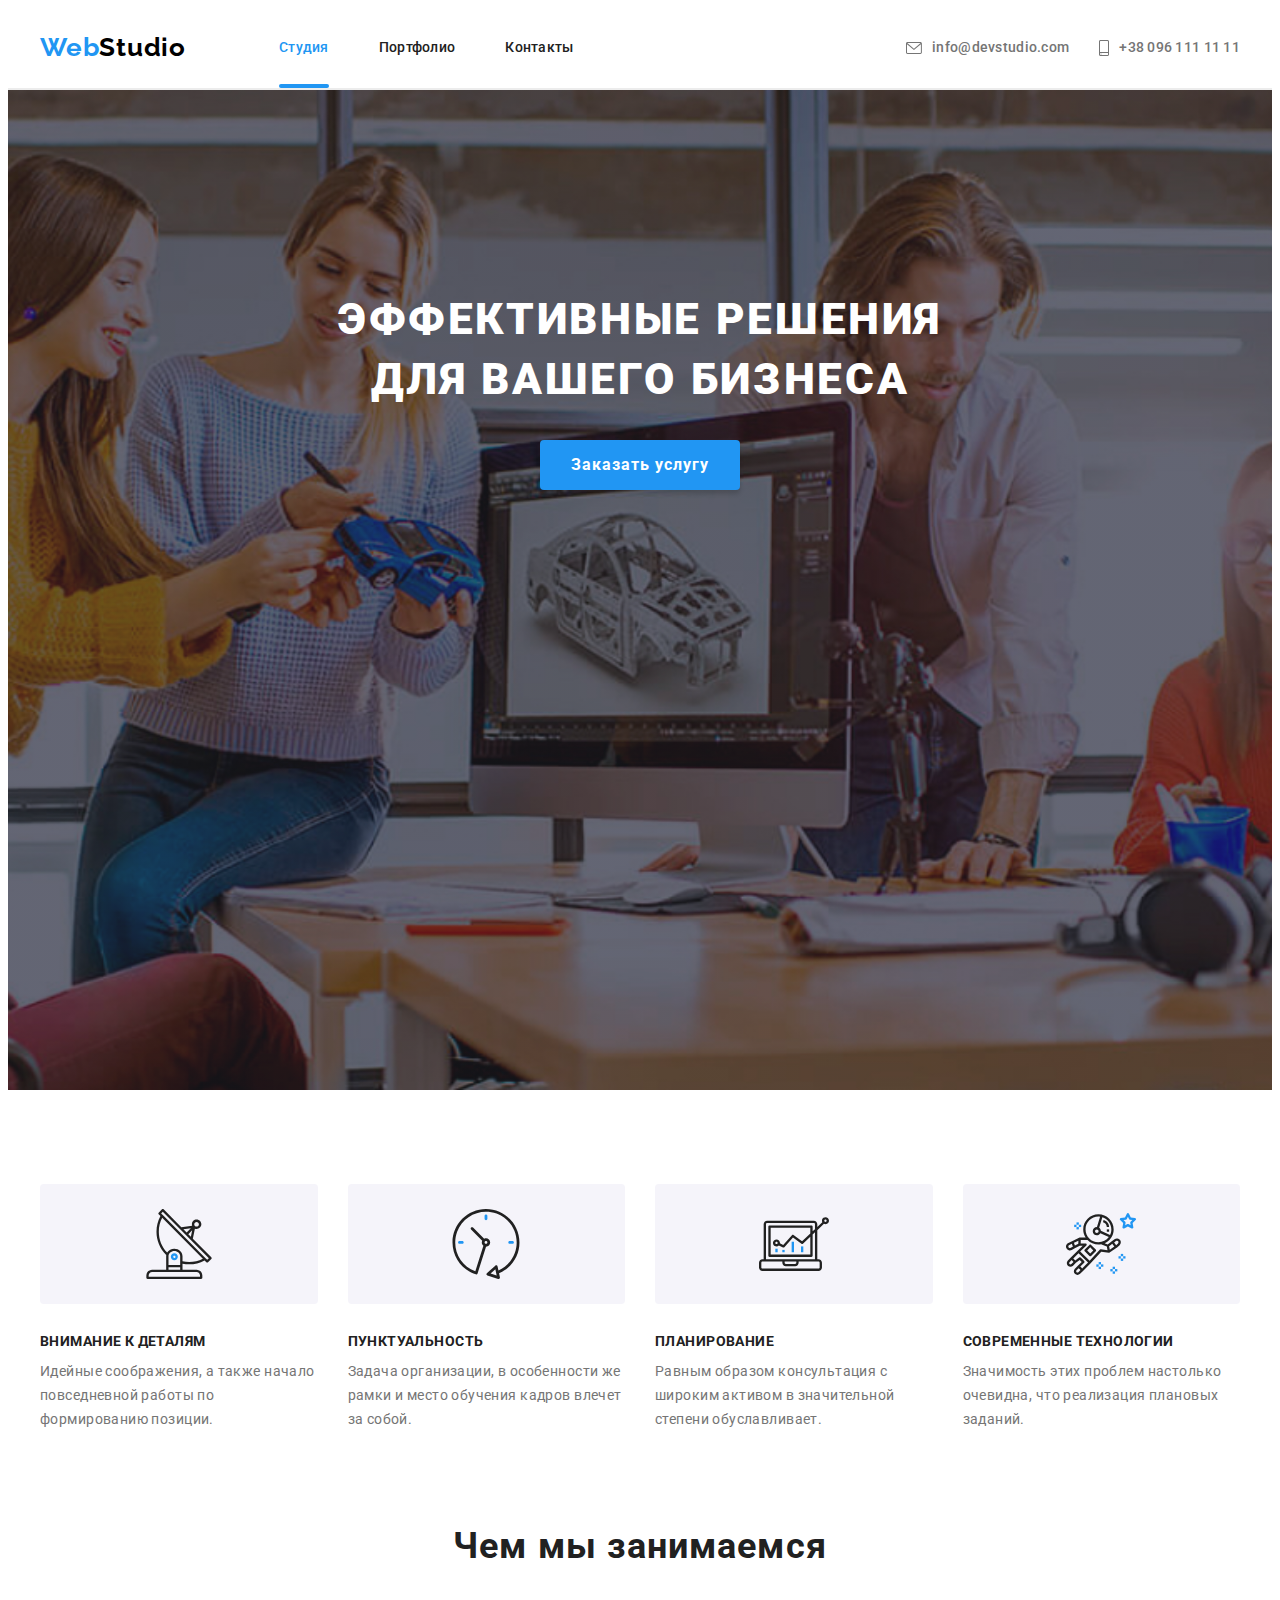
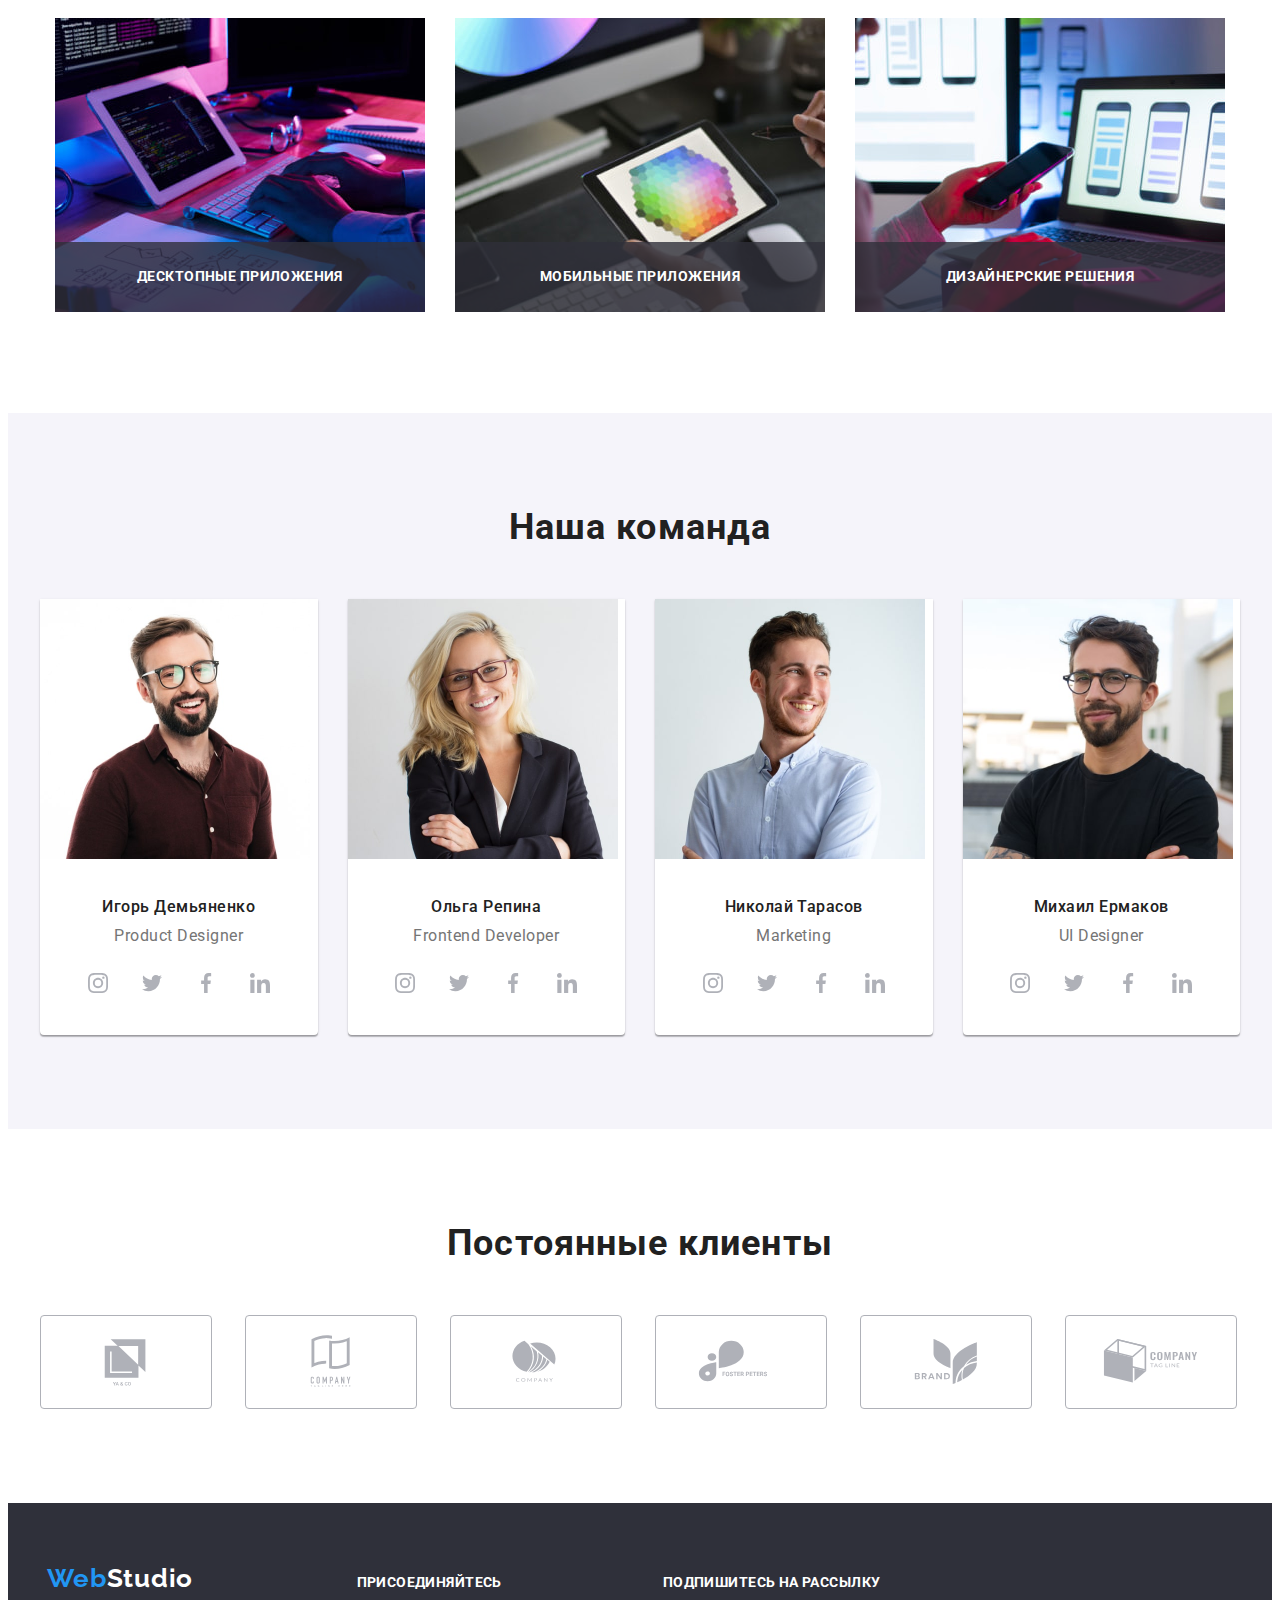
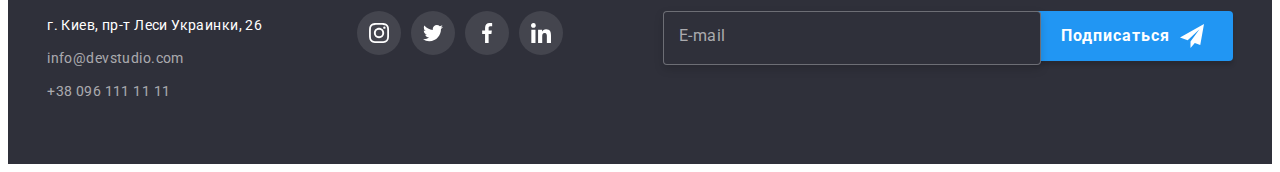
==== commit 1a982692: "team-img" ====
--- a/index.html
+++ b/index.html
@@ -22,61 +22,7 @@
     <!--шапка сайта-->
     <header class="header">
         <div class="container">
-            <!-- mobile menu -->
-
             <div class="main-nav">
-                <button type="button" class="mobile-menu__button is-open" aria-expanded="false" data-menu-button
-                    aria-label="Переключатель мобильного меню">
-                    <svg class="mobile-menu__burger" width="40" height="40">
-                        <use class="icon-cross" href="./images/svg/sprite.svg#icon-close_40px"></use>
-                        <use class="icon-menu" href="./images/svg/sprite.svg#icon-menu_40px"></use>
-                    </svg>
-                </button>
-
-                <div class="mobile-menu data-menu">
-                    <ul class="mobile-menu__nav list">
-                        <li class="mobile-menu__nav-item">
-                            <a href="./index.html" class="mobile-menu__nav-link link">Студия</a>
-                        </li>
-                        <li class="mobile-menu__nav-item">
-                            <a href="./portfolio.html" class="mobile-menu__nav-link link">Портфолио</a>
-                        </li>
-                        <li class="mobile-menu__nav-item">
-                            <a href="" class="mobile-menu__nav-link link">Контакты</a>
-                        </li>
-                    </ul>
-
-                    <ul class="mobile-menu__contacts list">
-                        <li class="mobile-menu__contacts-item">
-                            <a href="tel:+380961111111" class="mobile-menu__contacts-tel link">+38 096 111 11 11</a>
-                        </li>
-                        <li class="mobile-menu__contacts-item">
-                            <a href="mailto:info@devstudio.com"
-                                class="mobile-menu__contacts-mail link">info@devstudio.com</a>
-                        </li>
-                    </ul>
-
-                    <ul class="mobile-menu__cocials list">
-                        <li class="mobile-menu__cocials-item">
-                            <a href="" target="_blank" rel="noopener noreferrer" aria-label="Instagram"
-                                class="mobile-menu__cocials-link link">Instagram</a>
-                        </li>
-                        <li class="mobile-menu__cocials-item">
-                            <a href="" target="_blank" rel="noopener noreferrer" aria-label="Twitter"
-                                class="mobile-menu__cocials-link link">Twitter</a>
-                        </li>
-                        <li class="mobile-menu__cocials-item">
-                            <a href="" target="_blank" rel="noopener noreferrer" aria-label="Facebook"
-                                class="mobile-menu__cocials-link link">Facebook</a>
-                        </li>
-                        <li class="mobile-menu__cocials-item">
-                            <a href="" target="_blank" rel="noopener noreferrer" aria-label="LinkedIn"
-                                class="mobile-menu__cocials-link link">LinkedIn
-                            </a>
-                        </li>
-                    </ul>
-                </div>
-
                 <div class="main-nav__navigation">
                     <nav class="header-nav">
                         <a href="./index.html" class="logo" lang="en">
@@ -115,6 +61,66 @@
                     </ul>
                 </div>
             </div>
+
+            <!-- mobile menu -->
+
+            <button type="button" class="mobile-menu__button-open" aria-label="Кнопка открытия мобильного меню">
+                <svg class="mobile-menu__burger" width="40" height="40">
+                    <!-- <use class="icon-cross" href="./images/svg/sprite.svg#icon-close_40px"></use> -->
+                    <use class="icon-menu" href="./images/svg/sprite.svg#icon-menu_40px"></use>
+                </svg>
+            </button>
+
+            <div class="mobile-menu is-hidden">
+                <button type="button" class="mobile-menu__button-close" aria-label="Кнопка закрытия мобильного меню">
+                    <svg class="mobile-menu__burger" width="40" height="40">
+                        <use class="icon-cross" href="./images/svg/sprite.svg#icon-close_40px"></use>
+                        <!-- <use class="icon-menu" href="./images/svg/sprite.svg#icon-menu_40px"></use> -->
+                    </svg>
+                </button>
+
+                <ul class="mobile-menu__nav list">
+                    <li class="mobile-menu__nav-item">
+                        <a href="./index.html" class="mobile-menu__nav-link link">Студия</a>
+                    </li>
+                    <li class="mobile-menu__nav-item">
+                        <a href="./portfolio.html" class="mobile-menu__nav-link link">Портфолио</a>
+                    </li>
+                    <li class="mobile-menu__nav-item">
+                        <a href="" class="mobile-menu__nav-link link">Контакты</a>
+                    </li>
+                </ul>
+
+                <ul class="mobile-menu__contacts list">
+                    <li class="mobile-menu__contacts-item">
+                        <a href="tel:+380961111111" class="mobile-menu__contacts-tel link">+38 096 111 11 11</a>
+                    </li>
+                    <li class="mobile-menu__contacts-item">
+                        <a href="mailto:info@devstudio.com"
+                            class="mobile-menu__contacts-mail link">info@devstudio.com</a>
+                    </li>
+                </ul>
+
+                <ul class="mobile-menu__cocials list">
+                    <li class="mobile-menu__cocials-item">
+                        <a href="" target="_blank" rel="noopener noreferrer" aria-label="Instagram"
+                            class="mobile-menu__cocials-link link">Instagram</a>
+                    </li>
+                    <li class="mobile-menu__cocials-item">
+                        <a href="" target="_blank" rel="noopener noreferrer" aria-label="Twitter"
+                            class="mobile-menu__cocials-link link">Twitter</a>
+                    </li>
+                    <li class="mobile-menu__cocials-item">
+                        <a href="" target="_blank" rel="noopener noreferrer" aria-label="Facebook"
+                            class="mobile-menu__cocials-link link">Facebook</a>
+                    </li>
+                    <li class="mobile-menu__cocials-item">
+                        <a href="" target="_blank" rel="noopener noreferrer" aria-label="LinkedIn"
+                            class="mobile-menu__cocials-link link">LinkedIn
+                        </a>
+                    </li>
+                </ul>
+            </div>
         </div>
     </header>
     <main>
@@ -276,18 +282,18 @@
                         <picture>
                             <source media="(min-width: 1200px )" srcset="
                     ./images/adaptiv-img/desktop/card-1-desk-min.jpg 1x,
-                    ./images/team/card1.jpg                         2x
+                    ./images/team/card1-2x.jpg                       2x
                   " />
 
                             <source media="(min-width: 768px )" srcset="
-                ./images/adaptiv-img/tablet/card-1-tab-min.jpg    1x,
-                ./images/adaptiv-img/tablet/card-1-tab-2x-min.jpg 2x
+                    ./images/adaptiv-img/tablet/card-1-tab-min.jpg    1x,
+                    ./images/adaptiv-img/tablet/card-1-tab-2x-min.jpg 2x
                   " />
 
                             <source media="(max-width: 767px )" srcset="
-                            ./images/adaptiv-img/mobile/card-1-mob-min.jpg 1x,
-                            ./images/adaptiv-img/mobile/card-1-mob-2x-min.jpg 2x
-                ">
+                    ./images/adaptiv-img/mobile/card-1-mob-min.jpg    1x,
+                    ./images/adaptiv-img/mobile/card-1-mob-2x-min.jpg 2x
+                  " />
 
                             <img class="team__img" src="./images/adaptiv-img/mobile/card-1-mob-min.jpg"
                                 alt="Игорь Демьяненко" width="450" height="460" />
@@ -337,8 +343,25 @@
                     </li>
 
                     <li class="team__item">
-                        <img class=".team__img" src="./images/team/card2.jpg" alt="Ольга Репина" width="270"
-                            height="260" />
+                        <picture>
+                            <source media="(min-width: 1200px )" srcset="
+                    images\adaptiv-img\desktop\card-2-desk-min.jpg 1x,
+                    ./images/team/card2-2x.jpg                     2x
+                  " />
+
+                            <source media="(min-width: 768px )" srcset="
+                    ./images/adaptiv-img/tablet/card-2-tab-min.jpg    1x,
+                    ./images/adaptiv-img/tablet/card-2-tab-2x-min.jpg 2x
+                  " />
+
+                            <source media="(max-width: 767px )" srcset="
+                    ./images/adaptiv-img/mobile/card-2-mob-min.jpg    1x,
+                    ./images/adaptiv-img/mobile/card-2-mob-2x-min.jpg 2x
+                  " />
+                            <img class="team__img" src="./images/adaptiv-img/mobile/card-2-mob-min.jpg "
+                                alt="Ольга Репина" width="450" height="460" />
+                        </picture>
+
                         <div class="guys">
                             <div class="team-member">
                                 <h3 class="team-member__title">Ольга Репина</h3>
@@ -382,8 +405,25 @@
                         </div>
                     </li>
                     <li class="team__item">
-                        <img class=".team__img" src="./images/team/card3.jpg" alt="Николай Тарасов" width="270"
-                            height="260" />
+                        <picture>
+                            <source media="(min-width: 1200px )" srcset="
+                    images\adaptiv-img\desktop\card-3-desk-min.jpg 1x,
+                    ./images/team/card3-2x.jpg                     2x
+                  " />
+
+                            <source media="(min-width: 768px )" srcset="
+                    ./images/adaptiv-img/tablet/card-3-tab-min.jpg    1x,
+                    ./images/adaptiv-img/tablet/card-3-tab-2x-min.jpg 2x
+                  " />
+
+                            <source media="(max-width: 767px )" srcset="
+                    ./images/adaptiv-img/mobile/card-3-mob-min.jpg    1x,
+                    ./images/adaptiv-img/mobile/card-3-mob-2x-min.jpg 2x
+                  " />
+                            <img class="team__img" src="./images/adaptiv-img/mobile/card-3-mob-min.jpg "
+                                alt="Николай Тарасов" width="450" height="460" />
+                        </picture>
+
                         <div class="guys">
                             <div class="team-member">
                                 <h3 class="team-member__title">Николай Тарасов</h3>
@@ -427,8 +467,24 @@
                         </div>
                     </li>
                     <li class="team__item">
-                        <img class=".team__img" src="./images/team/card4.jpg" alt="Михаил Ермаков" width="270"
-                            height="260" />
+                        <picture>
+                            <source media="(min-width: 1200px )" srcset="
+                    images\adaptiv-img\desktop\card-4-desk-min.jpg 1x,
+                    ./images/team/card4-2x.jpg                     2x
+                  " />
+
+                            <source media="(min-width: 768px )" srcset="
+                    ./images/adaptiv-img/tablet/card-4-tab-min.jpg    1x,
+                    ./images/adaptiv-img/tablet/card-4-tab-2x-min.jpg 2x
+                  " />
+
+                            <source media="(max-width: 767px )" srcset="
+                    ./images/adaptiv-img/mobile/card-4-mob-min.jpg    1x,
+                    ./images/adaptiv-img/mobile/card-4-mob-2x-min.jpg 2x
+                  " />
+                        </picture>
+                        <img class="team__img" src="./images/adaptiv-img/mobile/card-4-mob-min.jpg "
+                            alt="Михаил Ермаков" width="450" height="460" />
                         <div class="guys">
                             <div class="team-member">
                                 <h3 class="team-member__title">Михаил Ермаков</h3>
@@ -608,7 +664,7 @@
     </footer>
 
     <script src="./js/modal.js"></script>
-    <script src="./js/_mobile-menu.js"></script>
+    <script src="./js/mobile-menu.js"></script>
 </body>
 
 </html>--- a/css/main.min.css
+++ b/css/main.min.css
@@ -1 +1 @@
-:root{--title-color: #212121;--text-color: #757575;--accent-color: #2196f3;--main-font: Roboto, sans-serif;--secondary-font: Raleway, sans-serif}.visually-hidden{position:absolute;white-space:nowrap;width:1px;height:1px;overflow:hidden;border:0;padding:0;clip:rect(0 0 0 0);-webkit-clip-path:inset(50%);clip-path:inset(50%);margin:-1px}body{background-color:#fff;color:var(--text-color);font-family:var(--main-font);font-size:14px;line-height:1.71;letter-spacing:.03em}.section{padding-top:60px;padding-bottom:60px}@media screen and (min-width: 768px){.section{padding-top:60px;padding-bottom:60px}}@media screen and (min-width: 1200px){.section{padding-top:94px;padding-bottom:94px}}@media screen and (min-width: 480px){.section-group{padding-top:60px;padding-bottom:60px;background-color:#f5f4fa}}@media screen and (min-width: 1200px){.section-group{padding-top:94px;padding-bottom:94px}}.list{list-style:none;margin-top:0;margin-bottom:0;padding:0}.link{display:block;text-decoration:none}.ul{margin:0;padding:0}.img{display:block;max-width:100%;height:auto;margin:0;padding:0}textarea{resize:none}.container{padding-right:15px;padding-left:15px;margin-left:auto;margin-right:auto;margin-top:0;margin-bottom:0}@media screen and (min-width: 480px){.container{width:480px}}@media screen and (min-width: 768px){.container{width:768px}}@media screen and (min-width: 1200px){.container{width:1200px}}.modal{position:absolute;top:50%;left:50%;-webkit-transform:translate(-50%, -50%);transform:translate(-50%, -50%);max-width:450px;width:100%;padding:40px;background:#fff;-webkit-box-shadow:0px 1px 3px rgba(0,0,0,.12),0px 1px 1px rgba(0,0,0,.14),0px 2px 1px rgba(0,0,0,.2);box-shadow:0px 1px 3px rgba(0,0,0,.12),0px 1px 1px rgba(0,0,0,.14),0px 2px 1px rgba(0,0,0,.2);border-radius:4px}@media screen and (min-width: 1200px){.modal{max-width:528px;width:100%}}.modal__title{display:block;font-family:"Roboto";font-weight:700;font-size:20px;line-height:1.5;text-align:center;letter-spacing:.03em;color:#212121;margin-top:0;margin-bottom:0}@media screen and (min-width: 1200px){.modal__title{line-height:1.15}}.modal__cross{fill:#000;-webkit-transition:fill 250ms cubic-bezier(0.4, 0, 0.2, 1);transition:fill 250ms cubic-bezier(0.4, 0, 0.2, 1)}.modal__close{position:absolute;display:-webkit-box;display:-ms-flexbox;display:flex;-webkit-box-pack:center;-ms-flex-pack:center;justify-content:center;-webkit-box-align:center;-ms-flex-align:center;align-items:center;top:8px;right:8px;width:30px;height:30px;margin:0;padding:0;background:#fff;border:1px solid rgba(0,0,0,.1);border-radius:50%}.modal__close:hover,.modal__close:focus{cursor:pointer;fill:var(--accent-color)}.modal-pic{display:-webkit-box;display:-ms-flexbox;display:flex;position:relative}.modal-pic__icon{position:absolute;top:50%;left:15px;-webkit-transform:translateY(-50%);transform:translateY(-50%);fill:#000;-webkit-transition:fill 250ms cubic-bezier(0.4, 0, 0.2, 1);transition:fill 250ms cubic-bezier(0.4, 0, 0.2, 1)}.modal__field{position:relative;display:-webkit-box;display:-ms-flexbox;display:flex;-webkit-box-orient:vertical;-webkit-box-direction:normal;-ms-flex-direction:column;flex-direction:column}.modal__field:focus-within .modal-pic__icon{fill:var(--accent-color)}.modal__field:focus-within .modal-pic__input{border:1px solid var(--accent-color);cursor:pointer}.modal__label{margin-top:12px;margin-bottom:4px;font-family:"Roboto";font-size:12px;line-height:1.16;letter-spacing:.01em;color:#757575}.modal-pic__input{padding:0;padding-left:42px;width:100%;height:40px;border:1px solid rgba(33,33,33,.2);border-radius:4px;-webkit-transition:border-color 250ms cubic-bezier(0.4, 0, 0.2, 1);transition:border-color 250ms cubic-bezier(0.4, 0, 0.2, 1);outline:rgba(0,0,0,0)}.modal__comment{height:120px;padding:12px 16px;font-family:"Roboto";font-size:14px;line-height:1.14;letter-spacing:.01em;color:var(--text-color);border:1px solid rgba(33,33,33,.2);border-radius:4px;outline:rgba(0,0,0,0);-webkit-transition:border-color 250ms cubic-bezier(0.4, 0, 0.2, 1);transition:border-color 250ms cubic-bezier(0.4, 0, 0.2, 1)}.modal__comment::-webkit-input-placeholder{font-family:"Roboto";font-size:14px;line-height:1.14;letter-spacing:.01em;color:rgba(117,117,117,.5)}.modal__comment::-moz-placeholder{font-family:"Roboto";font-size:14px;line-height:1.14;letter-spacing:.01em;color:rgba(117,117,117,.5)}.modal__comment:-ms-input-placeholder{font-family:"Roboto";font-size:14px;line-height:1.14;letter-spacing:.01em;color:rgba(117,117,117,.5)}.modal__comment::-ms-input-placeholder{font-family:"Roboto";font-size:14px;line-height:1.14;letter-spacing:.01em;color:rgba(117,117,117,.5)}.modal__comment::placeholder{font-family:"Roboto";font-size:14px;line-height:1.14;letter-spacing:.01em;color:rgba(117,117,117,.5)}.modal__comment:focus{border-color:var(--accent-color);cursor:pointer}.backdrop{position:fixed;top:0;left:0;width:100%;height:100%;background-color:rgba(0,0,0,.2);opacity:1;-webkit-transition:opacity 250ms cubic-bezier(0.4, 0, 0.2, 1);transition:opacity 250ms cubic-bezier(0.4, 0, 0.2, 1);z-index:1;overflow-y:scroll}.backdrop.is-hidden{opacity:0;pointer-events:none}.contract--color{color:var(--accent-color)}.contract{-webkit-text-decoration-color:var(--accent-color);text-decoration-color:var(--accent-color)}.checkbox{position:relative;display:-webkit-box;display:-ms-flexbox;display:flex;-webkit-box-pack:center;-ms-flex-pack:center;justify-content:center;-webkit-box-align:center;-ms-flex-align:center;align-items:center;margin-top:20px;margin-bottom:30px}@media screen and (min-width: 1200px){.checkbox{position:relative;display:-webkit-box;display:-ms-flexbox;display:flex;-webkit-box-pack:center;-ms-flex-pack:center;justify-content:center;-webkit-box-align:center;-ms-flex-align:center;align-items:center;margin-top:20px;margin-bottom:30px;margin-left:12px}}.checkbox__label{display:-webkit-box;display:-ms-flexbox;display:flex;margin-left:23px;font-family:"Roboto";font-size:12px;line-height:1.16;letter-spacing:.03em;color:#757575}@media screen and (min-width: 1200px){.checkbox__label{margin-left:8px}}.checkbox__description{font-family:"Roboto";font-size:12px;line-height:1.16;letter-spacing:.03em;color:#757575}@media screen and (min-width: 1200px){.checkbox__description{font-size:14px;line-height:1.71}}.checkbox__input{-webkit-appearance:none;-moz-appearance:none;appearance:none}.custom-check{position:absolute;top:50%;left:0;-webkit-transform:translateY(-50%);transform:translateY(-50%);display:-webkit-box;display:-ms-flexbox;display:flex;-webkit-box-pack:center;-ms-flex-pack:center;justify-content:center;-webkit-box-align:center;-ms-flex-align:center;align-items:center;width:16px;height:15px;border:2px solid #212121;border-radius:2px;-webkit-transition:background-color 250ms cubic-bezier(0.4, 0, 0.2, 1),border-color 250ms cubic-bezier(0.4, 0, 0.2, 1);transition:background-color 250ms cubic-bezier(0.4, 0, 0.2, 1),border-color 250ms cubic-bezier(0.4, 0, 0.2, 1)}.checkbox__input:checked+.custom-check .custom-check__icon{opacity:1}.checkbox__input:checked+.custom-check{background-color:var(--accent-color);border-color:var(--accent-color)}.checkbox__input:focus+.custom-check{border-color:var(--accent-color)}.custom-check__icon{opacity:0;-webkit-transition:opacity 250ms cubic-bezier(0.4, 0, 0.2, 1);transition:opacity 250ms cubic-bezier(0.4, 0, 0.2, 1)}.button{display:-webkit-box;display:-ms-flexbox;display:flex;-webkit-box-pack:center;-ms-flex-pack:center;justify-content:center;-webkit-box-align:center;-ms-flex-align:center;align-items:center;text-align:center;width:200px;height:50px;margin-top:0;margin-bottom:0;margin-left:auto;margin-right:auto;padding:0;font-family:"Roboto";font-style:normal;font-weight:700;font-size:16px;line-height:1.88;letter-spacing:.06em;background-color:var(--accent-color);color:#fff;border-radius:4px;border-color:rgba(0,0,0,0);cursor:pointer;-webkit-box-shadow:0px 4px 4px rgba(0,0,0,.15);box-shadow:0px 4px 4px rgba(0,0,0,.15)}@media screen and (min-width: 480px){.sub__button{margin-left:auto;margin-right:auto}}@media screen and (min-width: 1200px){.sub__button{margin-left:12px;margin-right:0}}.logo{display:-webkit-box;display:-ms-flexbox;display:flex;margin-left:auto;margin-right:auto;color:var(--accent-color);font-family:var(--secondary-font);font-weight:700;font-size:24px;line-height:1.17;letter-spacing:.03em;text-decoration:none}@media screen and (min-width: 1200px){.logo{font-size:26px;line-height:1.2}}.header__logo{color:#000}.footer__logo{display:inline-block;margin-top:0;margin-left:auto;margin-right:auto;margin-bottom:20px;color:#fff}@media screen and (min-width: 1200px){.footer__logo{margin-right:156px}}.social{display:-webkit-box;display:-ms-flexbox;display:flex;-webkit-box-pack:center;-ms-flex-pack:center;justify-content:center;-webkit-box-align:center;-ms-flex-align:center;align-items:center}.social__item{width:44px;height:44px}.social__item:not(:last-child){margin-right:10px}.social__icon{fill:#afb1b8}.social__link{display:-webkit-box;display:-ms-flexbox;display:flex;-webkit-box-pack:center;-ms-flex-pack:center;justify-content:center;-webkit-box-align:center;-ms-flex-align:center;align-items:center;width:100%;height:100%;background-color:#fff;border-radius:50%;-webkit-transition:background-color 250ms cubic-bezier(0.4, 0, 0.2, 1);transition:background-color 250ms cubic-bezier(0.4, 0, 0.2, 1)}.social__link:hover,.social__link:focus{background-color:var(--accent-color)}.social__link:hover .social__icon,.social__link:focus .social__icon{fill:#fff}.social__link--bgc{background-color:rgba(255,255,255,.1)}.social__icon--color{fill:#fff}.btn{display:-webkit-box;display:-ms-flexbox;display:flex;-ms-flex-wrap:wrap;flex-wrap:wrap;margin-bottom:40px;row-gap:15px;-webkit-column-gap:8px;-moz-column-gap:8px;column-gap:8px}@media screen and (min-width: 768px){.btn{display:-webkit-box;display:-ms-flexbox;display:flex;-webkit-box-pack:center;-ms-flex-pack:center;justify-content:center;margin-bottom:50px}}.btn__item{color:var(--title-color);background:#f5f4fa;font-family:"Roboto";font-weight:500;font-size:16px;line-height:1.62;text-align:center;letter-spacing:.03em;cursor:pointer;border-radius:4px;border-color:rgba(0,0,0,0);padding:6px 22px;-webkit-transition:color 250ms cubic-bezier(0.4, 0, 0.2, 1),background-color 250ms cubic-bezier(0.4, 0, 0.2, 1),border-radius 250ms cubic-bezier(0.4, 0, 0.2, 1),-webkit-box-shadow 250ms cubic-bezier(0.4, 0, 0.2, 1);transition:color 250ms cubic-bezier(0.4, 0, 0.2, 1),background-color 250ms cubic-bezier(0.4, 0, 0.2, 1),border-radius 250ms cubic-bezier(0.4, 0, 0.2, 1),-webkit-box-shadow 250ms cubic-bezier(0.4, 0, 0.2, 1);transition:color 250ms cubic-bezier(0.4, 0, 0.2, 1),background-color 250ms cubic-bezier(0.4, 0, 0.2, 1),box-shadow 250ms cubic-bezier(0.4, 0, 0.2, 1),border-radius 250ms cubic-bezier(0.4, 0, 0.2, 1);transition:color 250ms cubic-bezier(0.4, 0, 0.2, 1),background-color 250ms cubic-bezier(0.4, 0, 0.2, 1),box-shadow 250ms cubic-bezier(0.4, 0, 0.2, 1),border-radius 250ms cubic-bezier(0.4, 0, 0.2, 1),-webkit-box-shadow 250ms cubic-bezier(0.4, 0, 0.2, 1)}.btn__item:hover,.btn__item:focus{color:#fff;background-color:var(--accent-color);-webkit-box-shadow:0px 3px 1px rgba(0,0,0,.1),0px 1px 2px rgba(0,0,0,.08),0px 2px 2px rgba(0,0,0,.12);box-shadow:0px 3px 1px rgba(0,0,0,.1),0px 1px 2px rgba(0,0,0,.08),0px 2px 2px rgba(0,0,0,.12);border-radius:4px}@media screen and (min-width: 480px){.form-subscription{display:-webkit-box;display:-ms-flexbox;display:flex;-webkit-box-orient:vertical;-webkit-box-direction:normal;-ms-flex-direction:column;flex-direction:column;-webkit-box-pack:center;-ms-flex-pack:center;justify-content:center;-webkit-box-align:center;-ms-flex-align:center;align-items:center}}@media screen and (min-width: 1200px){.form-subscription{display:-webkit-box;display:-ms-flexbox;display:flex;-webkit-box-orient:horizontal;-webkit-box-direction:normal;-ms-flex-direction:row;flex-direction:row;-webkit-box-pack:end;-ms-flex-pack:end;justify-content:flex-end;-webkit-box-align:center;-ms-flex-align:center;align-items:center}}.form-field{position:relative}@media screen and (max-width: 767.98px){.form-field{margin-bottom:20px;width:100%}}@media screen and (min-width: 768px){.form-field{width:450px;height:50px;margin-bottom:20px}}@media screen and (min-width: 1200px){.form-field{margin-bottom:0;width:358px}}.form-input{width:100%;height:50px;padding-left:16px;margin:0;font-family:"Roboto";font-size:16px;line-height:1.25;background-color:#2f303a;border:1px solid rgba(255,255,255,.3);-webkit-filter:drop-shadow(0px 4px 4px rgba(0, 0, 0, 0.15));filter:drop-shadow(0px 4px 4px rgba(0, 0, 0, 0.15));border-radius:4px;color:#fff}.form-label{display:none}@media screen and (min-width: 768px){.form-label{display:inline-block;position:absolute;top:50%;left:16px;-webkit-transform:translateY(-50%);transform:translateY(-50%);letter-spacing:.03em;font-family:"Roboto";font-size:16px;line-height:1.25;color:rgba(255,255,255,.6);-webkit-transition:-webkit-transform 250ms cubic-bezier(0.4, 0, 0.2, 1);transition:-webkit-transform 250ms cubic-bezier(0.4, 0, 0.2, 1);transition:transform 250ms cubic-bezier(0.4, 0, 0.2, 1);transition:transform 250ms cubic-bezier(0.4, 0, 0.2, 1), -webkit-transform 250ms cubic-bezier(0.4, 0, 0.2, 1)}}.form-input::-webkit-input-placeholder{opacity:1}.form-input::-moz-placeholder{opacity:1}.form-input:-ms-input-placeholder{opacity:1}.form-input::-ms-input-placeholder{opacity:1}.form-input::placeholder{opacity:1}@media screen and (min-width: 768px){.form-input::-webkit-input-placeholder{opacity:0}.form-input::-moz-placeholder{opacity:0}.form-input:-ms-input-placeholder{opacity:0}.form-input::-ms-input-placeholder{opacity:0}.form-input::placeholder{opacity:0}}.form-input:not(:-moz-placeholder-shown)+.form-label{transform:translate(-150%, -50%)}.form-input:not(:-ms-input-placeholder)+.form-label{transform:translate(-150%, -50%)}.form-input:focus+.form-label,.form-input:not(:placeholder-shown)+.form-label{-webkit-transform:translate(-150%, -50%);transform:translate(-150%, -50%)}.icon-subscription{margin-left:10px;fill:#fff}.mobile-menu{position:fixed;top:9%;left:0;padding:40px 48px;width:100%;height:100%;background-color:#fff;display:none;-webkit-box-orient:vertical;-webkit-box-direction:normal;-ms-flex-direction:column;flex-direction:column}.mobile-menu.is-open{display:-webkit-box;display:-ms-flexbox;display:flex}@media screen and (min-width: 768px){.mobile-menu{display:none}}.mobile-menu__nav-item:not(:last-child){margin-bottom:32px}.mobile-menu__nav-link{font-weight:500;font-size:40px;line-height:1.18;letter-spacing:.02em;color:var(--title-color)}.mobile-menu__nav-link:hover,.mobile-menu__nav-link:focus{color:var(--accent-color)}.mobile-menu__contacts{margin-top:auto}.mobile-menu__contacts-tel{display:-webkit-inline-box;display:-ms-inline-flexbox;display:inline-flex;-ms-flex-wrap:nowrap;flex-wrap:nowrap;margin-bottom:32px;font-weight:500;font-size:34px;line-height:1.17;letter-spacing:.02em;color:var(--accent-color)}.mobile-menu__contacts-mail{margin-bottom:64px;font-weight:500;font-size:24px;line-height:1.16;letter-spacing:.02em;color:var(--text-color)}.mobile-menu__contacts-mail:hover,.mobile-menu__contacts-mail:focus{color:var(--accent-color)}.mobile-menu__cocials{display:-webkit-box;display:-ms-flexbox;display:flex;-webkit-box-pack:start;-ms-flex-pack:start;justify-content:flex-start;-webkit-box-align:center;-ms-flex-align:center;align-items:center}.mobile-menu__cocials-item:not(:last-child){margin-right:20px}.mobile-menu__cocials-link{font-weight:500;font-size:18px;line-height:1.22;letter-spacing:.02em;color:var(--accent-color)}.mobile-menu__cocials-link::after{content:" ";margin-left:10px;border:1px solid rgba(33,33,33,.2)}.mobile-menu__button{position:absolute;display:-webkit-box;display:-ms-flexbox;display:flex;-webkit-box-pack:center;-ms-flex-pack:center;justify-content:center;-webkit-box-align:center;-ms-flex-align:center;align-items:center;top:10px;right:15px;width:40px;height:40px;margin:0;padding:0;background:rgba(0,0,0,0);border:none}.mobile-menu__button:hover,.mobile-menu__button:focus{cursor:pointer;fill:var(--accent-color)}@media screen and (min-width: 768px){.mobile-menu__button{display:none}}@media screen and (min-width: 768px){.mobile-menu__burger{display:none}}.mobile-menu__button .icon-cross{display:none}.mobile-menu__button.is-open .icon-cross{display:block}.mobile-menu__button.is-open .icon-menu{display:none}.connect{display:-webkit-box;display:-ms-flexbox;display:flex}@media screen and (max-width: 767.98px){.connect{display:none}}@media screen and (min-width: 768px){.connect{display:-webkit-box;display:-ms-flexbox;display:flex;-webkit-box-orient:vertical;-webkit-box-direction:normal;-ms-flex-direction:column;flex-direction:column;-webkit-box-pack:start;-ms-flex-pack:start;justify-content:flex-start}}@media screen and (min-width: 1200px){.connect{margin-left:0}}.header-connection{display:-webkit-box;display:-ms-flexbox;display:flex;-webkit-box-pack:center;-ms-flex-pack:center;justify-content:center;-webkit-box-align:center;-ms-flex-align:center;align-items:center}@media screen and (min-width: 768px){.header-connection{margin-left:0;display:-webkit-box;display:-ms-flexbox;display:flex;-webkit-box-orient:vertical;-webkit-box-direction:normal;-ms-flex-direction:column;flex-direction:column;-webkit-box-align:start;-ms-flex-align:start;align-items:flex-start}}@media screen and (min-width: 1200px){.header-connection{margin-left:0;display:-webkit-box;display:-ms-flexbox;display:flex;-webkit-box-orient:horizontal;-webkit-box-direction:normal;-ms-flex-direction:row;flex-direction:row;-webkit-box-pack:center;-ms-flex-pack:center;justify-content:center;-webkit-box-align:center;-ms-flex-align:center;align-items:center}}@media screen and (min-width: 768px){.header-connection__item{margin:0}}@media screen and (min-width: 768px){.header-connection .header-connection__item+.header-connection__item{margin-left:0;margin-top:10px}}@media screen and (min-width: 1200px){.header-connection .header-connection__item+.header-connection__item{margin-left:30px;margin-top:0}}@media screen and (min-width: 768px){.header-connection__link{padding:0;margin:0;display:-webkit-box;display:-ms-flexbox;display:flex;-webkit-box-align:center;-ms-flex-align:center;align-items:center;color:var(--text-color);font-weight:500;font-size:12px;line-height:1.16;letter-spacing:.02em;text-decoration:none;-webkit-transition:color 250ms cubic-bezier(0.4, 0, 0.2, 1);transition:color 250ms cubic-bezier(0.4, 0, 0.2, 1)}}@media screen and (min-width: 1200px){.header-connection__link{padding-top:32px;padding-bottom:32px;font-size:14px;line-height:1.14}}.header-connection__link:hover,.header-connection__link:focus{color:var(--accent-color)}.envelope{fill:currentColor;margin-right:10px}.smartphone{fill:currentColor;margin-right:10px}.header{border-bottom:2px solid #ececec}@media screen and (min-width: 768px){.header-nav{display:-webkit-box;display:-ms-flexbox;display:flex;-webkit-box-align:center;-ms-flex-align:center;align-items:center}}.main-nav{display:-webkit-box;display:-ms-flexbox;display:flex;-webkit-box-align:center;-ms-flex-align:center;align-items:center;-webkit-box-pack:justify;-ms-flex-pack:justify;justify-content:space-between;min-height:60px}@media screen and (min-width: 768px){.main-nav__navigation{display:-webkit-box;display:-ms-flexbox;display:flex;margin-top:0;margin-bottom:0}}@media screen and (max-width: 767.98px){.main-nav__connect{display:none}}.site-nav{display:none}@media screen and (min-width: 768px){.site-nav{display:-webkit-box;display:-ms-flexbox;display:flex;margin-left:88px}}@media screen and (min-width: 1200px){.site-nav{margin-left:93px}}@media screen and (min-width: 768px){.site-nav__item:not(:last-child){margin-right:50px}}@media screen and (min-width: 768px){.site-nav__link{position:relative;display:block;padding-top:32px;padding-bottom:32px;color:var(--title-color);font-weight:500;font-size:14px;line-height:1.14;letter-spacing:.02em;text-decoration:none;-webkit-transition:color 250ms cubic-bezier(0.4, 0, 0.2, 1);transition:color 250ms cubic-bezier(0.4, 0, 0.2, 1)}}@media screen and (min-width: 768px){.site-nav__link:hover,.site-nav__link:focus{color:var(--accent-color)}}@media screen and (min-width: 768px){.site-nav__link.curent{color:var(--accent-color)}}@media screen and (min-width: 768px){.site-nav__link.curent::after{position:absolute;display:inline-block;content:"";left:0;bottom:0;width:100%;height:4px;background:var(--accent-color);border-radius:2px}}@media screen and (min-width: 480px){.hero{margin-top:0;margin-bottom:0;padding-top:118px;padding-bottom:118px;background-color:#2f303a}}@media screen and (min-width: 1200px){.hero{padding-top:200px;padding-bottom:200px}}.hero__title{padding-top:65px;margin-top:0;margin-bottom:30px;font-family:"Roboto";font-weight:900;font-size:26px;line-height:1.62;text-align:center;letter-spacing:.06em;text-transform:uppercase;color:#fff}@media screen and (min-width: 480px){.hero__title{padding-top:0}}@media screen and (min-width: 1200px){.hero__title{font-size:44px;line-height:1.36}}.hero-overlay{max-width:480px;height:400px;margin-left:auto;margin-right:auto;background-color:#c4c4c4;background-image:-webkit-gradient(linear, left top, right top, from(rgba(47, 48, 58, 0.4)), to(rgba(47, 48, 58, 0.4))),url(../images/adaptiv-img/mobile/Header-mob-min.jpg);background-image:linear-gradient(to right, rgba(47, 48, 58, 0.4), rgba(47, 48, 58, 0.4)),url(../images/adaptiv-img/mobile/Header-mob-min.jpg);background-repeat:no-repeat;background-size:cover;background-position:center}@media(min-device-pixel-ratio: 2),(-webkit-min-device-pixel-ratio: 2),(min-resolution: 192dpi),(min-resolution: 2dppx){.hero-overlay{background-image:-webkit-gradient(linear, left top, right top, from(rgba(47, 48, 58, 0.4)), to(rgba(47, 48, 58, 0.4))),url(../images/adaptiv-img/mobile/Header-mob-2x-min.jpg);background-image:linear-gradient(to right, rgba(47, 48, 58, 0.4), rgba(47, 48, 58, 0.4)),url(../images/adaptiv-img/mobile/Header-mob-2x-min.jpg)}}@media screen and (min-width: 768px){.hero-overlay{max-width:768px;height:400px;background-image:-webkit-gradient(linear, left top, right top, from(rgba(47, 48, 58, 0.4)), to(rgba(47, 48, 58, 0.4))),url(../images/adaptiv-img/tablet/Header-tab-min.jpg);background-image:linear-gradient(to right, rgba(47, 48, 58, 0.4), rgba(47, 48, 58, 0.4)),url(../images/adaptiv-img/tablet/Header-tab-min.jpg)}}@media screen and (min-width: 768px)and (min-device-pixel-ratio: 2),screen and (min-width: 768px)and (-webkit-min-device-pixel-ratio: 2),screen and (min-width: 768px)and (min-resolution: 192dpi),screen and (min-width: 768px)and (min-resolution: 2dppx){.hero-overlay{background-image:-webkit-gradient(linear, left top, right top, from(rgba(47, 48, 58, 0.4)), to(rgba(47, 48, 58, 0.4))),url(../images/adaptiv-img/tablet/Header-tab-2x-min.jpg);background-image:linear-gradient(to right, rgba(47, 48, 58, 0.4), rgba(47, 48, 58, 0.4)),url(../images/adaptiv-img/tablet/Header-tab-2x-min.jpg)}}@media screen and (min-width: 1200px){.hero-overlay{max-width:1600px;height:600px;background-image:-webkit-gradient(linear, left top, right top, from(rgba(47, 48, 58, 0.4)), to(rgba(47, 48, 58, 0.4))),url(/images/hero/Img.jpg);background-image:linear-gradient(to right, rgba(47, 48, 58, 0.4), rgba(47, 48, 58, 0.4)),url(/images/hero/Img.jpg)}}@media screen and (min-width: 1200px)and (min-device-pixel-ratio: 2),screen and (min-width: 1200px)and (-webkit-min-device-pixel-ratio: 2),screen and (min-width: 1200px)and (min-resolution: 192dpi),screen and (min-width: 1200px)and (min-resolution: 2dppx){.hero-overlay{background-image:-webkit-gradient(linear, left top, right top, from(rgba(47, 48, 58, 0.4)), to(rgba(47, 48, 58, 0.4))),url(./images/adaptiv-img/desktop/desk-2x.jpg);background-image:linear-gradient(to right, rgba(47, 48, 58, 0.4), rgba(47, 48, 58, 0.4)),url(./images/adaptiv-img/desktop/desk-2x.jpg)}}.skills{gap:30px}@media screen and (min-width: 768px){.skills{display:-webkit-box;display:-ms-flexbox;display:flex;-ms-flex-wrap:wrap;flex-wrap:wrap;-webkit-box-pack:justify;-ms-flex-pack:justify;justify-content:space-between}}@media screen and (min-width: 1200px){.skills{display:-webkit-box;display:-ms-flexbox;display:flex}}.skills__item{-webkit-box-flex:1;-ms-flex-positive:1;flex-grow:1}@media screen and (min-width: 768px){.skills__item{width:calc((100% - 60px)/2)}}@media screen and (min-width: 1200px){.skills__item{width:calc((100% - 90px)/4)}}.skills__item:before{display:block;content:" ";height:120px;background-color:#f5f4fa;background-repeat:no-repeat;background-position:center;border-radius:4px}.skills__text{margin-top:0;margin-bottom:0;color:var(--text-color);font-size:14px;line-height:1.71;letter-spacing:.03em}.skills__title{margin-top:30px;margin-bottom:10px;color:var(--title-color);font-weight:700;font-size:14px;line-height:1.14;letter-spacing:.03em;text-transform:uppercase}@media screen and (min-width: 480px){.skills__title{text-align:center}}@media screen and (min-width: 768px){.skills__title{text-align:start}}.icon-antenna::before{background-image:url(../images/svg/SVG/antenna.svg)}.icon-clock::before{background-image:url(../images/svg/SVG/clock.svg)}.icon-diagram::before{background-image:url(../images/svg/SVG/diagram.svg)}.icon-astronaut::before{background-image:url(../images/svg/SVG/astronaut.svg)}.section-working{margin-top:0;margin-bottom:0;padding-bottom:94px}@media screen and (max-width: 1199.98px){.section-working{display:none}}.work{display:-webkit-box;display:-ms-flexbox;display:flex;-webkit-box-pack:center;-ms-flex-pack:center;justify-content:center;-webkit-box-align:center;-ms-flex-align:center;align-items:center}.work .work__item:not(:last-child){margin-right:30px}.work__title{margin-top:0;margin-bottom:50px;color:var(--title-color);font-weight:700;font-size:36px;line-height:1.16;text-align:center;letter-spacing:.03em}.work__item{position:relative}.preview{position:absolute;display:-webkit-box;display:-ms-flexbox;display:flex;-webkit-box-pack:center;-ms-flex-pack:center;justify-content:center;-webkit-box-align:center;-ms-flex-align:center;align-items:center;left:0;bottom:7px;margin:0;padding:0;width:370px;height:70px;font-family:"Roboto";font-weight:700;font-size:14px;line-height:1.14;text-align:center;letter-spacing:.03em;text-transform:uppercase;color:#fff;background-color:rgba(47,48,58,.8)}@media screen and (min-width: 768px){.team{display:-webkit-box;display:-ms-flexbox;display:flex;-ms-flex-wrap:wrap;flex-wrap:wrap;-webkit-box-pack:center;-ms-flex-pack:center;justify-content:center}}@media screen and (min-width: 1200px){.team{display:-webkit-box;display:-ms-flexbox;display:flex;-webkit-box-pack:center;-ms-flex-pack:center;justify-content:center;-webkit-box-align:center;-ms-flex-align:center;align-items:center}}.guys{padding-top:30px;padding-bottom:30px}.team__title{color:var(--title-color);font-weight:700;font-size:36px;line-height:1.16;text-align:center;letter-spacing:.03em;margin-top:0;margin-bottom:50px}.team__item{-webkit-box-flex:1;-ms-flex-positive:1;flex-grow:1;-webkit-box-shadow:0px 1px 3px rgba(0,0,0,.12),0px 1px 1px rgba(0,0,0,.14),0px 2px 1px rgba(0,0,0,.2);box-shadow:0px 1px 3px rgba(0,0,0,.12),0px 1px 1px rgba(0,0,0,.14),0px 2px 1px rgba(0,0,0,.2);border-radius:0px 0px 4px 4px;background-color:#fff}@media screen and (max-width: 767.98px){.team__item:not(:last-child){margin-bottom:30px}}@media screen and (min-width: 768px){.team__item{width:calc((100% - 60px)/2);margin-right:30px;margin-bottom:30px}.team__item:nth-child(2n){margin-right:0}.team__item:nth-last-child(-n+2){margin-bottom:0}}@media screen and (min-width: 1200px){.team__item{width:calc((100% - 90px)/4);margin-bottom:0}.team__item:not(:last-child){margin-right:30px}}.team-member__title{color:var(--title-color);font-weight:500;font-size:16px;line-height:1.19;text-align:center;letter-spacing:.03em;margin-top:0;margin-bottom:10px}.team-member__text{color:var(--text-color);font-weight:400;font-size:16px;line-height:1.19;text-align:center;letter-spacing:.03em;margin-top:0;margin-bottom:16px}.team__img{width:450px;height:460px}@media screen and (min-width: 768px){.team__img{width:354px;height:374px}}@media screen and (min-width: 1200px){.team__img{width:270px;height:260px}}.clients__icon{fill:#afb1b8;-webkit-transition:fill 250ms cubic-bezier(0.4, 0, 0.2, 1);transition:fill 250ms cubic-bezier(0.4, 0, 0.2, 1)}.clients__title{font-family:var(--title-color);font-weight:700;font-size:36px;line-height:1.16;text-align:center;letter-spacing:.03em;margin-top:0;margin-bottom:50px;color:#212121}.clients{display:-webkit-box;display:-ms-flexbox;display:flex;-ms-flex-wrap:wrap;flex-wrap:wrap;-webkit-box-pack:center;-ms-flex-pack:center;justify-content:center;gap:30px}@media screen and (min-width: 480px){.clients__item{width:calc((100% - 30px)/2)}}@media screen and (min-width: 768px){.clients__item{width:calc((100% - 60px)/3)}}@media screen and (min-width: 1200px){.clients__item{width:calc((100% - 150px)/6)}}.clients__link{display:-webkit-box;display:-ms-flexbox;display:flex;-webkit-box-pack:center;-ms-flex-pack:center;justify-content:center;-webkit-box-align:center;-ms-flex-align:center;align-items:center;width:210px;height:92px;margin:0;border:1px solid #afb1b8;border-radius:4px;-webkit-transition:border-color 250ms cubic-bezier(0.4, 0, 0.2, 1);transition:border-color 250ms cubic-bezier(0.4, 0, 0.2, 1)}.clients__link:hover,.clients__link:focus{border-color:var(--accent-color)}.clients__link:hover .clients__icon,.clients__link:focus .clients__icon{fill:var(--accent-color)}@media screen and (min-width: 768px){.clients__link{width:226px}}@media screen and (min-width: 1200px){.clients__link{width:170px}}.examples{display:-webkit-box;display:-ms-flexbox;display:flex;-webkit-box-orient:vertical;-webkit-box-direction:normal;-ms-flex-direction:column;flex-direction:column;-webkit-box-pack:center;-ms-flex-pack:center;justify-content:center;-webkit-box-align:center;-ms-flex-align:center;align-items:center;gap:30px}@media screen and (min-width: 768px){.examples{-webkit-box-orient:horizontal;-webkit-box-direction:normal;-ms-flex-direction:row;flex-direction:row;-ms-flex-wrap:wrap;flex-wrap:wrap;-webkit-box-pack:start;-ms-flex-pack:start;justify-content:flex-start}}.examples__thumb{position:relative;display:-webkit-box;display:-ms-flexbox;display:flex;-webkit-box-pack:center;-ms-flex-pack:center;justify-content:center;-webkit-box-align:center;-ms-flex-align:center;align-items:center;overflow:hidden}.examples__overlay{position:absolute;left:0;bottom:0;width:100%;height:100%;background-color:rgba(33,150,243,.9);opacity:0;-webkit-transform:translateY(100%);transform:translateY(100%);-webkit-transition:opacity 250ms cubic-bezier(0.4, 0, 0.2, 1),-webkit-transform 250ms cubic-bezier(0.4, 0, 0.2, 1);transition:opacity 250ms cubic-bezier(0.4, 0, 0.2, 1),-webkit-transform 250ms cubic-bezier(0.4, 0, 0.2, 1);transition:opacity 250ms cubic-bezier(0.4, 0, 0.2, 1),transform 250ms cubic-bezier(0.4, 0, 0.2, 1);transition:opacity 250ms cubic-bezier(0.4, 0, 0.2, 1),transform 250ms cubic-bezier(0.4, 0, 0.2, 1),-webkit-transform 250ms cubic-bezier(0.4, 0, 0.2, 1)}.examples__item{display:-webkit-box;display:-ms-flexbox;display:flex}@media screen and (min-width: 768px){.examples__item{width:calc((100% - 30px)/2)}}@media screen and (min-width: 1200px){.examples__item{width:calc((100% - 60px)/3)}}.examples-projects__title{color:var(--title-color);font-weight:700;font-size:18px;line-height:2;letter-spacing:.06em;margin-top:0;margin-bottom:4px}.examples-projects__text{color:var(--text-color);font-size:16px;line-height:1.88;letter-spacing:.03em;margin-top:0;margin-bottom:0}.examples__link:hover .examples__overlay,.examples__link:focus .examples__overlay{opacity:1;-webkit-transform:translateY(0);transform:translateY(0)}.examples__link{display:-webkit-box;display:-ms-flexbox;display:flex;-webkit-box-orient:vertical;-webkit-box-direction:normal;-ms-flex-direction:column;flex-direction:column;-webkit-box-flex:1;-ms-flex-positive:1;flex-grow:1;-webkit-transition:-webkit-box-shadow 250ms cubic-bezier(0.4, 0, 0.2, 1);transition:-webkit-box-shadow 250ms cubic-bezier(0.4, 0, 0.2, 1);transition:box-shadow 250ms cubic-bezier(0.4, 0, 0.2, 1);transition:box-shadow 250ms cubic-bezier(0.4, 0, 0.2, 1), -webkit-box-shadow 250ms cubic-bezier(0.4, 0, 0.2, 1)}.examples__link:hover,.examples__link:focus{-webkit-box-shadow:0px 1px 1px rgba(0,0,0,.12),0px 4px 4px rgba(0,0,0,.06),1px 4px 6px rgba(0,0,0,.16);box-shadow:0px 1px 1px rgba(0,0,0,.12),0px 4px 4px rgba(0,0,0,.06),1px 4px 6px rgba(0,0,0,.16)}.description{position:absolute;display:-webkit-box;display:-ms-flexbox;display:flex;width:100%;height:100%;margin:0;padding:63px 24px;font-family:"Roboto";font-size:18px;line-height:1.56;letter-spacing:.03em;color:#fff}.examples-projects{padding:20px 24px;border-left:1px solid #eee;border-right:1px solid #eee;border-bottom:1px solid #eee}.footer{display:-webkit-box;display:-ms-flexbox;display:flex;-webkit-box-pack:center;-ms-flex-pack:center;justify-content:center;-webkit-box-align:center;-ms-flex-align:center;align-items:center;margin-top:0;margin-bottom:0;padding-top:60px;padding-bottom:60px;background:#2f303a}@media screen and (min-width: 1200px){.footer{-webkit-box-pack:space-evenly;-ms-flex-pack:space-evenly;justify-content:space-evenly}}.footer-link{display:-webkit-box;display:-ms-flexbox;display:flex;-webkit-box-pack:center;-ms-flex-pack:center;justify-content:center;-webkit-box-align:center;-ms-flex-align:center;align-items:center;margin-top:0;margin-bottom:9px;color:rgba(255,255,255,.6);text-decoration:none;-webkit-transition:color 250ms cubic-bezier(0.4, 0, 0.2, 1);transition:color 250ms cubic-bezier(0.4, 0, 0.2, 1)}@media screen and (min-width: 1200px){.footer-link{-webkit-box-pack:start;-ms-flex-pack:start;justify-content:flex-start}}.footer-link:hover,.footer-link:focus{color:var(--accent-color)}.place{display:inline-block;margin-top:0;margin-bottom:9px;color:#fff;text-align:center}.adds{margin:0;padding:0;font-style:inherit}.tel{margin-top:0;margin-bottom:0}.join{display:-webkit-box;display:-ms-flexbox;display:flex;-webkit-box-orient:vertical;-webkit-box-direction:normal;-ms-flex-direction:column;flex-direction:column;-webkit-box-pack:center;-ms-flex-pack:center;justify-content:center;margin-top:60px;margin-bottom:60px}@media screen and (min-width: 768px){.join{margin:0}}.join-title{margin-left:auto;margin-right:auto;margin-top:0;margin-bottom:20px;font-family:var(--main-font);font-weight:700;font-size:14px;line-height:1.14;letter-spacing:.03em;text-transform:uppercase;color:#fff}@media screen and (min-width: 1200px){.join-title{margin-left:0}}@media screen and (min-width: 480px){.bottom{display:-webkit-box;display:-ms-flexbox;display:flex;-webkit-box-orient:vertical;-webkit-box-direction:normal;-ms-flex-direction:column;flex-direction:column;-webkit-box-pack:center;-ms-flex-pack:center;justify-content:center;-webkit-box-align:center;-ms-flex-align:center;align-items:center}}@media screen and (min-width: 768px){.bottom{display:-webkit-box;display:-ms-flexbox;display:flex;-ms-flex-wrap:wrap;flex-wrap:wrap;-webkit-box-orient:horizontal;-webkit-box-direction:normal;-ms-flex-direction:row;flex-direction:row;-ms-flex-pack:distribute;justify-content:space-around;-webkit-box-align:baseline;-ms-flex-align:baseline;align-items:baseline}}@media screen and (min-width: 1200px){.bottom{display:-webkit-box;display:-ms-flexbox;display:flex;-ms-flex-wrap:nowrap;flex-wrap:nowrap;-webkit-box-orient:horizontal;-webkit-box-direction:normal;-ms-flex-direction:row;flex-direction:row;-webkit-box-pack:space-evenly;-ms-flex-pack:space-evenly;justify-content:space-evenly;-webkit-box-align:baseline;-ms-flex-align:baseline;align-items:baseline}}.box{display:-webkit-box;display:-ms-flexbox;display:flex;-webkit-box-orient:vertical;-webkit-box-direction:normal;-ms-flex-direction:column;flex-direction:column;-webkit-box-pack:center;-ms-flex-pack:center;justify-content:center;-webkit-box-align:center;-ms-flex-align:center;align-items:center}@media screen and (min-width: 1200px){.box{-webkit-box-align:start;-ms-flex-align:start;align-items:flex-start;margin-left:0}}.subscription{width:100%}@media screen and (min-width: 1200px){.subscription{width:570px;height:86px;margin-left:93px}}.subscription-title{text-align:center;margin-left:auto;margin-right:auto;margin-top:0;margin-bottom:20px;font-family:var(--main-font);font-weight:700;font-size:14px;line-height:1.14;letter-spacing:.03em;text-transform:uppercase;color:#fff}@media screen and (min-width: 768px){.subscription-title{margin-top:60px}}@media screen and (min-width: 1200px){.subscription-title{margin-top:0;text-align:start}}/*# sourceMappingURL=main.min.css.map */+:root{--title-color: #212121;--text-color: #757575;--accent-color: #2196f3;--main-font: Roboto, sans-serif;--secondary-font: Raleway, sans-serif}.visually-hidden{position:absolute;white-space:nowrap;width:1px;height:1px;overflow:hidden;border:0;padding:0;clip:rect(0 0 0 0);-webkit-clip-path:inset(50%);clip-path:inset(50%);margin:-1px}body{background-color:#fff;color:var(--text-color);font-family:var(--main-font);font-size:14px;line-height:1.71;letter-spacing:.03em}.section{padding-top:60px;padding-bottom:60px}@media screen and (min-width: 768px){.section{padding-top:60px;padding-bottom:60px}}@media screen and (min-width: 1200px){.section{padding-top:94px;padding-bottom:94px}}@media screen and (min-width: 480px){.section-group{padding-top:60px;padding-bottom:60px;background-color:#f5f4fa}}@media screen and (min-width: 1200px){.section-group{padding-top:94px;padding-bottom:94px}}.list{list-style:none;margin-top:0;margin-bottom:0;padding:0}.link{display:block;text-decoration:none}.ul{margin:0;padding:0}.img{display:block;max-width:100%;height:auto;margin:0;padding:0}textarea{resize:none}.container{padding-right:15px;padding-left:15px;margin-left:auto;margin-right:auto;margin-top:0;margin-bottom:0}@media screen and (min-width: 480px){.container{width:480px}}@media screen and (min-width: 768px){.container{width:768px}}@media screen and (min-width: 1200px){.container{width:1200px}}.modal{position:absolute;top:50%;left:50%;-webkit-transform:translate(-50%, -50%);transform:translate(-50%, -50%);max-width:450px;width:100%;padding:40px;background:#fff;-webkit-box-shadow:0px 1px 3px rgba(0,0,0,.12),0px 1px 1px rgba(0,0,0,.14),0px 2px 1px rgba(0,0,0,.2);box-shadow:0px 1px 3px rgba(0,0,0,.12),0px 1px 1px rgba(0,0,0,.14),0px 2px 1px rgba(0,0,0,.2);border-radius:4px}@media screen and (min-width: 1200px){.modal{max-width:528px;width:100%}}.modal__title{display:block;font-family:"Roboto";font-weight:700;font-size:20px;line-height:1.5;text-align:center;letter-spacing:.03em;color:#212121;margin-top:0;margin-bottom:0}@media screen and (min-width: 1200px){.modal__title{line-height:1.15}}.modal__cross{fill:#000;-webkit-transition:fill 250ms cubic-bezier(0.4, 0, 0.2, 1);transition:fill 250ms cubic-bezier(0.4, 0, 0.2, 1)}.modal__close{position:absolute;display:-webkit-box;display:-ms-flexbox;display:flex;-webkit-box-pack:center;-ms-flex-pack:center;justify-content:center;-webkit-box-align:center;-ms-flex-align:center;align-items:center;top:8px;right:8px;width:30px;height:30px;margin:0;padding:0;background:#fff;border:1px solid rgba(0,0,0,.1);border-radius:50%}.modal__close:hover,.modal__close:focus{cursor:pointer;fill:var(--accent-color)}.modal-pic{display:-webkit-box;display:-ms-flexbox;display:flex;position:relative}.modal-pic__icon{position:absolute;top:50%;left:15px;-webkit-transform:translateY(-50%);transform:translateY(-50%);fill:#000;-webkit-transition:fill 250ms cubic-bezier(0.4, 0, 0.2, 1);transition:fill 250ms cubic-bezier(0.4, 0, 0.2, 1)}.modal__field{position:relative;display:-webkit-box;display:-ms-flexbox;display:flex;-webkit-box-orient:vertical;-webkit-box-direction:normal;-ms-flex-direction:column;flex-direction:column}.modal__field:focus-within .modal-pic__icon{fill:var(--accent-color)}.modal__field:focus-within .modal-pic__input{border:1px solid var(--accent-color);cursor:pointer}.modal__label{margin-top:12px;margin-bottom:4px;font-family:"Roboto";font-size:12px;line-height:1.16;letter-spacing:.01em;color:#757575}.modal-pic__input{padding:0;padding-left:42px;width:100%;height:40px;border:1px solid rgba(33,33,33,.2);border-radius:4px;-webkit-transition:border-color 250ms cubic-bezier(0.4, 0, 0.2, 1);transition:border-color 250ms cubic-bezier(0.4, 0, 0.2, 1);outline:rgba(0,0,0,0)}.modal__comment{height:120px;padding:12px 16px;font-family:"Roboto";font-size:14px;line-height:1.14;letter-spacing:.01em;color:var(--text-color);border:1px solid rgba(33,33,33,.2);border-radius:4px;outline:rgba(0,0,0,0);-webkit-transition:border-color 250ms cubic-bezier(0.4, 0, 0.2, 1);transition:border-color 250ms cubic-bezier(0.4, 0, 0.2, 1)}.modal__comment::-webkit-input-placeholder{font-family:"Roboto";font-size:14px;line-height:1.14;letter-spacing:.01em;color:rgba(117,117,117,.5)}.modal__comment::-moz-placeholder{font-family:"Roboto";font-size:14px;line-height:1.14;letter-spacing:.01em;color:rgba(117,117,117,.5)}.modal__comment:-ms-input-placeholder{font-family:"Roboto";font-size:14px;line-height:1.14;letter-spacing:.01em;color:rgba(117,117,117,.5)}.modal__comment::-ms-input-placeholder{font-family:"Roboto";font-size:14px;line-height:1.14;letter-spacing:.01em;color:rgba(117,117,117,.5)}.modal__comment::placeholder{font-family:"Roboto";font-size:14px;line-height:1.14;letter-spacing:.01em;color:rgba(117,117,117,.5)}.modal__comment:focus{border-color:var(--accent-color);cursor:pointer}.backdrop{position:fixed;top:0;left:0;width:100%;height:100%;background-color:rgba(0,0,0,.2);opacity:1;-webkit-transition:opacity 250ms cubic-bezier(0.4, 0, 0.2, 1);transition:opacity 250ms cubic-bezier(0.4, 0, 0.2, 1);z-index:1;overflow-y:scroll}.backdrop.is-hidden{opacity:0;pointer-events:none}.contract--color{color:var(--accent-color)}.contract{-webkit-text-decoration-color:var(--accent-color);text-decoration-color:var(--accent-color)}.checkbox{position:relative;display:-webkit-box;display:-ms-flexbox;display:flex;-webkit-box-pack:center;-ms-flex-pack:center;justify-content:center;-webkit-box-align:center;-ms-flex-align:center;align-items:center;margin-top:20px;margin-bottom:30px}@media screen and (min-width: 1200px){.checkbox{position:relative;display:-webkit-box;display:-ms-flexbox;display:flex;-webkit-box-pack:center;-ms-flex-pack:center;justify-content:center;-webkit-box-align:center;-ms-flex-align:center;align-items:center;margin-top:20px;margin-bottom:30px;margin-left:12px}}.checkbox__label{display:-webkit-box;display:-ms-flexbox;display:flex;margin-left:23px;font-family:"Roboto";font-size:12px;line-height:1.16;letter-spacing:.03em;color:#757575}@media screen and (min-width: 1200px){.checkbox__label{margin-left:8px}}.checkbox__description{font-family:"Roboto";font-size:12px;line-height:1.16;letter-spacing:.03em;color:#757575}@media screen and (min-width: 1200px){.checkbox__description{font-size:14px;line-height:1.71}}.checkbox__input{-webkit-appearance:none;-moz-appearance:none;appearance:none}.custom-check{position:absolute;top:50%;left:0;-webkit-transform:translateY(-50%);transform:translateY(-50%);display:-webkit-box;display:-ms-flexbox;display:flex;-webkit-box-pack:center;-ms-flex-pack:center;justify-content:center;-webkit-box-align:center;-ms-flex-align:center;align-items:center;width:16px;height:15px;border:2px solid #212121;border-radius:2px;-webkit-transition:background-color 250ms cubic-bezier(0.4, 0, 0.2, 1),border-color 250ms cubic-bezier(0.4, 0, 0.2, 1);transition:background-color 250ms cubic-bezier(0.4, 0, 0.2, 1),border-color 250ms cubic-bezier(0.4, 0, 0.2, 1)}.checkbox__input:checked+.custom-check .custom-check__icon{opacity:1}.checkbox__input:checked+.custom-check{background-color:var(--accent-color);border-color:var(--accent-color)}.checkbox__input:focus+.custom-check{border-color:var(--accent-color)}.custom-check__icon{opacity:0;-webkit-transition:opacity 250ms cubic-bezier(0.4, 0, 0.2, 1);transition:opacity 250ms cubic-bezier(0.4, 0, 0.2, 1)}.button{display:-webkit-box;display:-ms-flexbox;display:flex;-webkit-box-pack:center;-ms-flex-pack:center;justify-content:center;-webkit-box-align:center;-ms-flex-align:center;align-items:center;text-align:center;width:200px;height:50px;margin-top:0;margin-bottom:0;margin-left:auto;margin-right:auto;padding:0;font-family:"Roboto";font-style:normal;font-weight:700;font-size:16px;line-height:1.88;letter-spacing:.06em;background-color:var(--accent-color);color:#fff;border-radius:4px;border-color:rgba(0,0,0,0);cursor:pointer;-webkit-box-shadow:0px 4px 4px rgba(0,0,0,.15);box-shadow:0px 4px 4px rgba(0,0,0,.15)}@media screen and (min-width: 480px){.sub__button{margin-left:auto;margin-right:auto}}@media screen and (min-width: 1200px){.sub__button{margin-left:12px;margin-right:0}}.logo{display:-webkit-box;display:-ms-flexbox;display:flex;margin-left:auto;margin-right:auto;color:var(--accent-color);font-family:var(--secondary-font);font-weight:700;font-size:24px;line-height:1.17;letter-spacing:.03em;text-decoration:none}@media screen and (min-width: 1200px){.logo{font-size:26px;line-height:1.2}}.header__logo{color:#000}.footer__logo{display:inline-block;margin-top:0;margin-left:auto;margin-right:auto;margin-bottom:20px;color:#fff}@media screen and (min-width: 1200px){.footer__logo{margin-right:156px}}.social{display:-webkit-box;display:-ms-flexbox;display:flex;-webkit-box-pack:center;-ms-flex-pack:center;justify-content:center;-webkit-box-align:center;-ms-flex-align:center;align-items:center}.social__item{width:44px;height:44px}.social__item:not(:last-child){margin-right:10px}.social__icon{fill:#afb1b8}.social__link{display:-webkit-box;display:-ms-flexbox;display:flex;-webkit-box-pack:center;-ms-flex-pack:center;justify-content:center;-webkit-box-align:center;-ms-flex-align:center;align-items:center;width:100%;height:100%;background-color:#fff;border-radius:50%;-webkit-transition:background-color 250ms cubic-bezier(0.4, 0, 0.2, 1);transition:background-color 250ms cubic-bezier(0.4, 0, 0.2, 1)}.social__link:hover,.social__link:focus{background-color:var(--accent-color)}.social__link:hover .social__icon,.social__link:focus .social__icon{fill:#fff}.social__link--bgc{background-color:rgba(255,255,255,.1)}.social__icon--color{fill:#fff}.btn{display:-webkit-box;display:-ms-flexbox;display:flex;-ms-flex-wrap:wrap;flex-wrap:wrap;margin-bottom:40px;row-gap:15px;-webkit-column-gap:8px;-moz-column-gap:8px;column-gap:8px}@media screen and (min-width: 768px){.btn{display:-webkit-box;display:-ms-flexbox;display:flex;-webkit-box-pack:center;-ms-flex-pack:center;justify-content:center;margin-bottom:50px}}.btn__item{color:var(--title-color);background:#f5f4fa;font-family:"Roboto";font-weight:500;font-size:16px;line-height:1.62;text-align:center;letter-spacing:.03em;cursor:pointer;border-radius:4px;border-color:rgba(0,0,0,0);padding:6px 22px;-webkit-transition:color 250ms cubic-bezier(0.4, 0, 0.2, 1),background-color 250ms cubic-bezier(0.4, 0, 0.2, 1),border-radius 250ms cubic-bezier(0.4, 0, 0.2, 1),-webkit-box-shadow 250ms cubic-bezier(0.4, 0, 0.2, 1);transition:color 250ms cubic-bezier(0.4, 0, 0.2, 1),background-color 250ms cubic-bezier(0.4, 0, 0.2, 1),border-radius 250ms cubic-bezier(0.4, 0, 0.2, 1),-webkit-box-shadow 250ms cubic-bezier(0.4, 0, 0.2, 1);transition:color 250ms cubic-bezier(0.4, 0, 0.2, 1),background-color 250ms cubic-bezier(0.4, 0, 0.2, 1),box-shadow 250ms cubic-bezier(0.4, 0, 0.2, 1),border-radius 250ms cubic-bezier(0.4, 0, 0.2, 1);transition:color 250ms cubic-bezier(0.4, 0, 0.2, 1),background-color 250ms cubic-bezier(0.4, 0, 0.2, 1),box-shadow 250ms cubic-bezier(0.4, 0, 0.2, 1),border-radius 250ms cubic-bezier(0.4, 0, 0.2, 1),-webkit-box-shadow 250ms cubic-bezier(0.4, 0, 0.2, 1)}.btn__item:hover,.btn__item:focus{color:#fff;background-color:var(--accent-color);-webkit-box-shadow:0px 3px 1px rgba(0,0,0,.1),0px 1px 2px rgba(0,0,0,.08),0px 2px 2px rgba(0,0,0,.12);box-shadow:0px 3px 1px rgba(0,0,0,.1),0px 1px 2px rgba(0,0,0,.08),0px 2px 2px rgba(0,0,0,.12);border-radius:4px}@media screen and (min-width: 480px){.form-subscription{display:-webkit-box;display:-ms-flexbox;display:flex;-webkit-box-orient:vertical;-webkit-box-direction:normal;-ms-flex-direction:column;flex-direction:column;-webkit-box-pack:center;-ms-flex-pack:center;justify-content:center;-webkit-box-align:center;-ms-flex-align:center;align-items:center}}@media screen and (min-width: 1200px){.form-subscription{display:-webkit-box;display:-ms-flexbox;display:flex;-webkit-box-orient:horizontal;-webkit-box-direction:normal;-ms-flex-direction:row;flex-direction:row;-webkit-box-pack:end;-ms-flex-pack:end;justify-content:flex-end;-webkit-box-align:center;-ms-flex-align:center;align-items:center}}.form-field{position:relative}@media screen and (max-width: 767.98px){.form-field{margin-bottom:20px;width:100%}}@media screen and (min-width: 768px){.form-field{width:450px;height:50px;margin-bottom:20px}}@media screen and (min-width: 1200px){.form-field{margin-bottom:0;width:358px}}.form-input{width:100%;height:50px;padding-left:16px;margin:0;font-family:"Roboto";font-size:16px;line-height:1.25;background-color:#2f303a;border:1px solid rgba(255,255,255,.3);-webkit-filter:drop-shadow(0px 4px 4px rgba(0, 0, 0, 0.15));filter:drop-shadow(0px 4px 4px rgba(0, 0, 0, 0.15));border-radius:4px;color:#fff}.form-label{display:none}@media screen and (min-width: 768px){.form-label{display:inline-block;position:absolute;top:50%;left:16px;-webkit-transform:translateY(-50%);transform:translateY(-50%);letter-spacing:.03em;font-family:"Roboto";font-size:16px;line-height:1.25;color:rgba(255,255,255,.6);-webkit-transition:-webkit-transform 250ms cubic-bezier(0.4, 0, 0.2, 1);transition:-webkit-transform 250ms cubic-bezier(0.4, 0, 0.2, 1);transition:transform 250ms cubic-bezier(0.4, 0, 0.2, 1);transition:transform 250ms cubic-bezier(0.4, 0, 0.2, 1), -webkit-transform 250ms cubic-bezier(0.4, 0, 0.2, 1)}}.form-input::-webkit-input-placeholder{opacity:1}.form-input::-moz-placeholder{opacity:1}.form-input:-ms-input-placeholder{opacity:1}.form-input::-ms-input-placeholder{opacity:1}.form-input::placeholder{opacity:1}@media screen and (min-width: 768px){.form-input::-webkit-input-placeholder{opacity:0}.form-input::-moz-placeholder{opacity:0}.form-input:-ms-input-placeholder{opacity:0}.form-input::-ms-input-placeholder{opacity:0}.form-input::placeholder{opacity:0}}.form-input:not(:-moz-placeholder-shown)+.form-label{transform:translate(-150%, -50%)}.form-input:not(:-ms-input-placeholder)+.form-label{transform:translate(-150%, -50%)}.form-input:focus+.form-label,.form-input:not(:placeholder-shown)+.form-label{-webkit-transform:translate(-150%, -50%);transform:translate(-150%, -50%)}.icon-subscription{margin-left:10px;fill:#fff}.mobile-menu{position:fixed;top:0;left:0;padding:40px 48px;width:100%;height:100%;background-color:#fff;display:-webkit-box;display:-ms-flexbox;display:flex;z-index:2;-webkit-box-orient:vertical;-webkit-box-direction:normal;-ms-flex-direction:column;flex-direction:column;overflow:auto}@media screen and (min-width: 768px){.mobile-menu{display:none}}.mobile-menu.is-hidden{display:none}.mobile-menu__nav-item:not(:last-child){margin-bottom:32px}.mobile-menu__nav-link{font-weight:500;font-size:40px;line-height:1.18;letter-spacing:.02em;color:var(--title-color)}.mobile-menu__nav-link:hover,.mobile-menu__nav-link:focus{color:var(--accent-color)}.mobile-menu__contacts{margin-top:auto}.mobile-menu__contacts-tel{font-size:24px;display:-webkit-inline-box;display:-ms-inline-flexbox;display:inline-flex;-ms-flex-wrap:nowrap;flex-wrap:nowrap;margin-bottom:32px;font-weight:500;line-height:1.17;letter-spacing:.02em;color:var(--accent-color)}@media screen and (min-width: 480px){.mobile-menu__contacts-tel{font-size:34px}}.mobile-menu__contacts-mail{margin-bottom:64px;font-weight:500;font-size:24px;line-height:1.16;letter-spacing:.02em;color:var(--text-color)}.mobile-menu__contacts-mail:hover,.mobile-menu__contacts-mail:focus{color:var(--accent-color)}.mobile-menu__cocials{display:-webkit-box;display:-ms-flexbox;display:flex;-webkit-box-pack:start;-ms-flex-pack:start;justify-content:flex-start;-webkit-box-align:center;-ms-flex-align:center;align-items:center}.mobile-menu__cocials-item:not(:last-child){margin-right:20px}.mobile-menu__cocials-link{font-weight:500;font-size:18px;line-height:1.22;letter-spacing:.02em;color:var(--accent-color)}.mobile-menu__cocials-link::after{content:" ";margin-left:10px;border:1px solid rgba(33,33,33,.2)}.mobile-menu__button-open{position:absolute;display:-webkit-box;display:-ms-flexbox;display:flex;-webkit-box-pack:center;-ms-flex-pack:center;justify-content:center;-webkit-box-align:center;-ms-flex-align:center;align-items:center;top:10px;right:15px;width:40px;height:40px;margin:0;padding:0;background:rgba(0,0,0,0);border:none}.mobile-menu__button-open:hover,.mobile-menu__button-open:focus{cursor:pointer;fill:var(--accent-color)}@media screen and (min-width: 768px){.mobile-menu__button-open{display:none}}.mobile-menu__button-close{position:absolute;display:-webkit-box;display:-ms-flexbox;display:flex;-webkit-box-pack:center;-ms-flex-pack:center;justify-content:center;-webkit-box-align:center;-ms-flex-align:center;align-items:center;top:10px;right:15px;width:40px;height:40px;margin:0;padding:0;background:rgba(0,0,0,0);border:none}.mobile-menu__button-close:hover,.mobile-menu__button-close:focus{cursor:pointer;fill:var(--accent-color)}@media screen and (min-width: 768px){.mobile-menu__button-close{display:none}}.connect{display:-webkit-box;display:-ms-flexbox;display:flex}@media screen and (max-width: 767.98px){.connect{display:none}}@media screen and (min-width: 768px){.connect{display:-webkit-box;display:-ms-flexbox;display:flex;-webkit-box-orient:vertical;-webkit-box-direction:normal;-ms-flex-direction:column;flex-direction:column;-webkit-box-pack:start;-ms-flex-pack:start;justify-content:flex-start}}@media screen and (min-width: 1200px){.connect{margin-left:0}}.header-connection{display:-webkit-box;display:-ms-flexbox;display:flex;-webkit-box-pack:center;-ms-flex-pack:center;justify-content:center;-webkit-box-align:center;-ms-flex-align:center;align-items:center}@media screen and (min-width: 768px){.header-connection{margin-left:0;display:-webkit-box;display:-ms-flexbox;display:flex;-webkit-box-orient:vertical;-webkit-box-direction:normal;-ms-flex-direction:column;flex-direction:column;-webkit-box-align:start;-ms-flex-align:start;align-items:flex-start}}@media screen and (min-width: 1200px){.header-connection{margin-left:0;display:-webkit-box;display:-ms-flexbox;display:flex;-webkit-box-orient:horizontal;-webkit-box-direction:normal;-ms-flex-direction:row;flex-direction:row;-webkit-box-pack:center;-ms-flex-pack:center;justify-content:center;-webkit-box-align:center;-ms-flex-align:center;align-items:center}}@media screen and (min-width: 768px){.header-connection__item{margin:0}}@media screen and (min-width: 768px){.header-connection .header-connection__item+.header-connection__item{margin-left:0;margin-top:10px}}@media screen and (min-width: 1200px){.header-connection .header-connection__item+.header-connection__item{margin-left:30px;margin-top:0}}@media screen and (min-width: 768px){.header-connection__link{padding:0;margin:0;display:-webkit-box;display:-ms-flexbox;display:flex;-webkit-box-align:center;-ms-flex-align:center;align-items:center;color:var(--text-color);font-weight:500;font-size:12px;line-height:1.16;letter-spacing:.02em;text-decoration:none;-webkit-transition:color 250ms cubic-bezier(0.4, 0, 0.2, 1);transition:color 250ms cubic-bezier(0.4, 0, 0.2, 1)}}@media screen and (min-width: 1200px){.header-connection__link{padding-top:32px;padding-bottom:32px;font-size:14px;line-height:1.14}}.header-connection__link:hover,.header-connection__link:focus{color:var(--accent-color)}.envelope{fill:currentColor;margin-right:10px}.smartphone{fill:currentColor;margin-right:10px}.header{border-bottom:2px solid #ececec}@media screen and (min-width: 768px){.header-nav{display:-webkit-box;display:-ms-flexbox;display:flex;-webkit-box-align:center;-ms-flex-align:center;align-items:center}}.main-nav{display:-webkit-box;display:-ms-flexbox;display:flex;-webkit-box-align:center;-ms-flex-align:center;align-items:center;-webkit-box-pack:justify;-ms-flex-pack:justify;justify-content:space-between;min-height:60px}@media screen and (min-width: 768px){.main-nav__navigation{display:-webkit-box;display:-ms-flexbox;display:flex;margin-top:0;margin-bottom:0}}@media screen and (max-width: 767.98px){.main-nav__connect{display:none}}.site-nav{display:none}@media screen and (min-width: 768px){.site-nav{display:-webkit-box;display:-ms-flexbox;display:flex;margin-left:88px}}@media screen and (min-width: 1200px){.site-nav{margin-left:93px}}@media screen and (min-width: 768px){.site-nav__item:not(:last-child){margin-right:50px}}@media screen and (min-width: 768px){.site-nav__link{position:relative;display:block;padding-top:32px;padding-bottom:32px;color:var(--title-color);font-weight:500;font-size:14px;line-height:1.14;letter-spacing:.02em;text-decoration:none;-webkit-transition:color 250ms cubic-bezier(0.4, 0, 0.2, 1);transition:color 250ms cubic-bezier(0.4, 0, 0.2, 1)}}@media screen and (min-width: 768px){.site-nav__link:hover,.site-nav__link:focus{color:var(--accent-color)}}@media screen and (min-width: 768px){.site-nav__link.curent{color:var(--accent-color)}}@media screen and (min-width: 768px){.site-nav__link.curent::after{position:absolute;display:inline-block;content:"";left:0;bottom:0;width:100%;height:4px;background:var(--accent-color);border-radius:2px}}@media screen and (min-width: 480px){.hero{margin-top:0;margin-bottom:0;padding-top:118px;padding-bottom:118px;background-color:#2f303a}}@media screen and (min-width: 1200px){.hero{padding-top:200px;padding-bottom:200px}}.hero__title{padding-top:65px;margin-top:0;margin-bottom:30px;font-family:"Roboto";font-weight:900;font-size:26px;line-height:1.62;text-align:center;letter-spacing:.06em;text-transform:uppercase;color:#fff}@media screen and (min-width: 480px){.hero__title{padding-top:0}}@media screen and (min-width: 1200px){.hero__title{font-size:44px;line-height:1.36}}.hero-overlay{max-width:480px;height:400px;margin-left:auto;margin-right:auto;background-color:#c4c4c4;background-image:-webkit-gradient(linear, left top, right top, from(rgba(47, 48, 58, 0.4)), to(rgba(47, 48, 58, 0.4))),url(/images/adaptiv-img/mobile/Header-mob-min.jpg);background-image:linear-gradient(to right, rgba(47, 48, 58, 0.4), rgba(47, 48, 58, 0.4)),url(/images/adaptiv-img/mobile/Header-mob-min.jpg);background-repeat:no-repeat;background-size:cover;background-position:center}@media(min-device-pixel-ratio: 2),(-webkit-min-device-pixel-ratio: 2),(min-resolution: 192dpi),(min-resolution: 2dppx){.hero-overlay{background-image:-webkit-gradient(linear, left top, right top, from(rgba(47, 48, 58, 0.4)), to(rgba(47, 48, 58, 0.4))),url(/images/adaptiv-img/mobile/Header-mob-2x-min.jpg);background-image:linear-gradient(to right, rgba(47, 48, 58, 0.4), rgba(47, 48, 58, 0.4)),url(/images/adaptiv-img/mobile/Header-mob-2x-min.jpg)}}@media screen and (min-width: 768px){.hero-overlay{max-width:768px;height:400px;background-image:-webkit-gradient(linear, left top, right top, from(rgba(47, 48, 58, 0.4)), to(rgba(47, 48, 58, 0.4))),url(/images/adaptiv-img/tablet/Header-tab-min.jpg);background-image:linear-gradient(to right, rgba(47, 48, 58, 0.4), rgba(47, 48, 58, 0.4)),url(/images/adaptiv-img/tablet/Header-tab-min.jpg)}}@media screen and (min-width: 768px)and (min-device-pixel-ratio: 2),screen and (min-width: 768px)and (-webkit-min-device-pixel-ratio: 2),screen and (min-width: 768px)and (min-resolution: 192dpi),screen and (min-width: 768px)and (min-resolution: 2dppx){.hero-overlay{background-image:-webkit-gradient(linear, left top, right top, from(rgba(47, 48, 58, 0.4)), to(rgba(47, 48, 58, 0.4))),url(/images/adaptiv-img/tablet/Header-tab-2x-min.jpg);background-image:linear-gradient(to right, rgba(47, 48, 58, 0.4), rgba(47, 48, 58, 0.4)),url(/images/adaptiv-img/tablet/Header-tab-2x-min.jpg)}}@media screen and (min-width: 1200px){.hero-overlay{max-width:1600px;height:600px;background-image:-webkit-gradient(linear, left top, right top, from(rgba(47, 48, 58, 0.4)), to(rgba(47, 48, 58, 0.4))),url(/images/hero/Img.jpg);background-image:linear-gradient(to right, rgba(47, 48, 58, 0.4), rgba(47, 48, 58, 0.4)),url(/images/hero/Img.jpg)}}@media screen and (min-width: 1200px)and (min-device-pixel-ratio: 2),screen and (min-width: 1200px)and (-webkit-min-device-pixel-ratio: 2),screen and (min-width: 1200px)and (min-resolution: 192dpi),screen and (min-width: 1200px)and (min-resolution: 2dppx){.hero-overlay{background-image:-webkit-gradient(linear, left top, right top, from(rgba(47, 48, 58, 0.4)), to(rgba(47, 48, 58, 0.4))),url(/images/adaptiv-img/desktop/desk-2x.jpg);background-image:linear-gradient(to right, rgba(47, 48, 58, 0.4), rgba(47, 48, 58, 0.4)),url(/images/adaptiv-img/desktop/desk-2x.jpg)}}.skills{gap:30px}@media screen and (min-width: 768px){.skills{display:-webkit-box;display:-ms-flexbox;display:flex;-ms-flex-wrap:wrap;flex-wrap:wrap;-webkit-box-pack:justify;-ms-flex-pack:justify;justify-content:space-between}}@media screen and (min-width: 1200px){.skills{display:-webkit-box;display:-ms-flexbox;display:flex}}.skills__item{-webkit-box-flex:1;-ms-flex-positive:1;flex-grow:1}@media screen and (min-width: 768px){.skills__item{width:calc((100% - 60px)/2)}}@media screen and (min-width: 1200px){.skills__item{width:calc((100% - 90px)/4)}}.skills__item:before{display:block;content:" ";height:120px;background-color:#f5f4fa;background-repeat:no-repeat;background-position:center;border-radius:4px}.skills__text{margin-top:0;margin-bottom:0;color:var(--text-color);font-size:14px;line-height:1.71;letter-spacing:.03em}.skills__title{margin-top:30px;margin-bottom:10px;color:var(--title-color);font-weight:700;font-size:14px;line-height:1.14;letter-spacing:.03em;text-transform:uppercase}@media screen and (min-width: 480px){.skills__title{text-align:center}}@media screen and (min-width: 768px){.skills__title{text-align:start}}.icon-antenna::before{background-image:url(../images/svg/SVG/antenna.svg)}.icon-clock::before{background-image:url(../images/svg/SVG/clock.svg)}.icon-diagram::before{background-image:url(../images/svg/SVG/diagram.svg)}.icon-astronaut::before{background-image:url(../images/svg/SVG/astronaut.svg)}.section-working{margin-top:0;margin-bottom:0;padding-bottom:94px}@media screen and (max-width: 1199.98px){.section-working{display:none}}.work{display:-webkit-box;display:-ms-flexbox;display:flex;-webkit-box-pack:center;-ms-flex-pack:center;justify-content:center;-webkit-box-align:center;-ms-flex-align:center;align-items:center}.work .work__item:not(:last-child){margin-right:30px}.work__title{margin-top:0;margin-bottom:50px;color:var(--title-color);font-weight:700;font-size:36px;line-height:1.16;text-align:center;letter-spacing:.03em}.work__item{position:relative}.preview{position:absolute;display:-webkit-box;display:-ms-flexbox;display:flex;-webkit-box-pack:center;-ms-flex-pack:center;justify-content:center;-webkit-box-align:center;-ms-flex-align:center;align-items:center;left:0;bottom:7px;margin:0;padding:0;width:370px;height:70px;font-family:"Roboto";font-weight:700;font-size:14px;line-height:1.14;text-align:center;letter-spacing:.03em;text-transform:uppercase;color:#fff;background-color:rgba(47,48,58,.8)}@media screen and (min-width: 768px){.team{display:-webkit-box;display:-ms-flexbox;display:flex;-ms-flex-wrap:wrap;flex-wrap:wrap;-webkit-box-pack:center;-ms-flex-pack:center;justify-content:center}}@media screen and (min-width: 1200px){.team{display:-webkit-box;display:-ms-flexbox;display:flex;-webkit-box-pack:center;-ms-flex-pack:center;justify-content:center;-webkit-box-align:center;-ms-flex-align:center;align-items:center}}.guys{padding-top:30px;padding-bottom:30px}.team__title{color:var(--title-color);font-weight:700;font-size:36px;line-height:1.16;text-align:center;letter-spacing:.03em;margin-top:0;margin-bottom:50px}.team__item{-webkit-box-flex:1;-ms-flex-positive:1;flex-grow:1;-webkit-box-shadow:0px 1px 3px rgba(0,0,0,.12),0px 1px 1px rgba(0,0,0,.14),0px 2px 1px rgba(0,0,0,.2);box-shadow:0px 1px 3px rgba(0,0,0,.12),0px 1px 1px rgba(0,0,0,.14),0px 2px 1px rgba(0,0,0,.2);border-radius:0px 0px 4px 4px;background-color:#fff}@media screen and (max-width: 767.98px){.team__item:not(:last-child){margin-bottom:30px}}@media screen and (min-width: 768px){.team__item{width:calc((100% - 60px)/2);margin-right:30px;margin-bottom:30px}.team__item:nth-child(2n){margin-right:0}.team__item:nth-last-child(-n+2){margin-bottom:0}}@media screen and (min-width: 1200px){.team__item{width:calc((100% - 90px)/4);margin-bottom:0}.team__item:not(:last-child){margin-right:30px}}.team-member__title{color:var(--title-color);font-weight:500;font-size:16px;line-height:1.19;text-align:center;letter-spacing:.03em;margin-top:0;margin-bottom:10px}.team-member__text{color:var(--text-color);font-weight:400;font-size:16px;line-height:1.19;text-align:center;letter-spacing:.03em;margin-top:0;margin-bottom:16px}.team__img{width:450px;height:460px}@media screen and (max-width: 478px){.team__img{display:block;width:100%;height:auto}}@media screen and (min-width: 768px){.team__img{width:354px;height:374px}}@media screen and (min-width: 1200px){.team__img{width:270px;height:260px}}.clients__icon{fill:#afb1b8;-webkit-transition:fill 250ms cubic-bezier(0.4, 0, 0.2, 1);transition:fill 250ms cubic-bezier(0.4, 0, 0.2, 1)}.clients__title{font-family:var(--title-color);font-weight:700;font-size:36px;line-height:1.16;text-align:center;letter-spacing:.03em;margin-top:0;margin-bottom:50px;color:#212121}.clients{display:-webkit-box;display:-ms-flexbox;display:flex;-ms-flex-wrap:wrap;flex-wrap:wrap;-webkit-box-pack:center;-ms-flex-pack:center;justify-content:center;gap:30px}@media screen and (min-width: 480px){.clients__item{width:calc((100% - 30px)/2)}}@media screen and (min-width: 768px){.clients__item{width:calc((100% - 60px)/3)}}@media screen and (min-width: 1200px){.clients__item{width:calc((100% - 150px)/6)}}.clients__link{display:-webkit-box;display:-ms-flexbox;display:flex;-webkit-box-pack:center;-ms-flex-pack:center;justify-content:center;-webkit-box-align:center;-ms-flex-align:center;align-items:center;width:210px;height:92px;margin:0;border:1px solid #afb1b8;border-radius:4px;-webkit-transition:border-color 250ms cubic-bezier(0.4, 0, 0.2, 1);transition:border-color 250ms cubic-bezier(0.4, 0, 0.2, 1)}.clients__link:hover,.clients__link:focus{border-color:var(--accent-color)}.clients__link:hover .clients__icon,.clients__link:focus .clients__icon{fill:var(--accent-color)}@media screen and (min-width: 768px){.clients__link{width:226px}}@media screen and (min-width: 1200px){.clients__link{width:170px}}.examples{display:-webkit-box;display:-ms-flexbox;display:flex;-webkit-box-orient:vertical;-webkit-box-direction:normal;-ms-flex-direction:column;flex-direction:column;-webkit-box-pack:center;-ms-flex-pack:center;justify-content:center;-webkit-box-align:center;-ms-flex-align:center;align-items:center;gap:30px}@media screen and (min-width: 768px){.examples{-webkit-box-orient:horizontal;-webkit-box-direction:normal;-ms-flex-direction:row;flex-direction:row;-ms-flex-wrap:wrap;flex-wrap:wrap;-webkit-box-pack:start;-ms-flex-pack:start;justify-content:flex-start}}.examples__thumb{position:relative;display:-webkit-box;display:-ms-flexbox;display:flex;-webkit-box-pack:center;-ms-flex-pack:center;justify-content:center;-webkit-box-align:center;-ms-flex-align:center;align-items:center;overflow:hidden}.examples__overlay{position:absolute;left:0;bottom:0;width:100%;height:100%;background-color:rgba(33,150,243,.9);opacity:0;-webkit-transform:translateY(100%);transform:translateY(100%);-webkit-transition:opacity 250ms cubic-bezier(0.4, 0, 0.2, 1),-webkit-transform 250ms cubic-bezier(0.4, 0, 0.2, 1);transition:opacity 250ms cubic-bezier(0.4, 0, 0.2, 1),-webkit-transform 250ms cubic-bezier(0.4, 0, 0.2, 1);transition:opacity 250ms cubic-bezier(0.4, 0, 0.2, 1),transform 250ms cubic-bezier(0.4, 0, 0.2, 1);transition:opacity 250ms cubic-bezier(0.4, 0, 0.2, 1),transform 250ms cubic-bezier(0.4, 0, 0.2, 1),-webkit-transform 250ms cubic-bezier(0.4, 0, 0.2, 1)}.examples__item{display:-webkit-box;display:-ms-flexbox;display:flex}@media screen and (min-width: 768px){.examples__item{width:calc((100% - 30px)/2)}}@media screen and (min-width: 1200px){.examples__item{width:calc((100% - 60px)/3)}}.examples-projects__title{color:var(--title-color);font-weight:700;font-size:18px;line-height:2;letter-spacing:.06em;margin-top:0;margin-bottom:4px}.examples-projects__text{color:var(--text-color);font-size:16px;line-height:1.88;letter-spacing:.03em;margin-top:0;margin-bottom:0}.examples__link:hover .examples__overlay,.examples__link:focus .examples__overlay{opacity:1;-webkit-transform:translateY(0);transform:translateY(0)}.examples__link{display:-webkit-box;display:-ms-flexbox;display:flex;-webkit-box-orient:vertical;-webkit-box-direction:normal;-ms-flex-direction:column;flex-direction:column;-webkit-box-flex:1;-ms-flex-positive:1;flex-grow:1;-webkit-transition:-webkit-box-shadow 250ms cubic-bezier(0.4, 0, 0.2, 1);transition:-webkit-box-shadow 250ms cubic-bezier(0.4, 0, 0.2, 1);transition:box-shadow 250ms cubic-bezier(0.4, 0, 0.2, 1);transition:box-shadow 250ms cubic-bezier(0.4, 0, 0.2, 1), -webkit-box-shadow 250ms cubic-bezier(0.4, 0, 0.2, 1)}.examples__link:hover,.examples__link:focus{-webkit-box-shadow:0px 1px 1px rgba(0,0,0,.12),0px 4px 4px rgba(0,0,0,.06),1px 4px 6px rgba(0,0,0,.16);box-shadow:0px 1px 1px rgba(0,0,0,.12),0px 4px 4px rgba(0,0,0,.06),1px 4px 6px rgba(0,0,0,.16)}.description{position:absolute;display:-webkit-box;display:-ms-flexbox;display:flex;width:100%;height:100%;margin:0;padding:63px 24px;font-family:"Roboto";font-size:18px;line-height:1.56;letter-spacing:.03em;color:#fff}.examples-projects{padding:20px 24px;border-left:1px solid #eee;border-right:1px solid #eee;border-bottom:1px solid #eee}.footer{display:-webkit-box;display:-ms-flexbox;display:flex;-webkit-box-pack:center;-ms-flex-pack:center;justify-content:center;-webkit-box-align:center;-ms-flex-align:center;align-items:center;margin-top:0;margin-bottom:0;padding-top:60px;padding-bottom:60px;background:#2f303a}@media screen and (min-width: 1200px){.footer{-webkit-box-pack:space-evenly;-ms-flex-pack:space-evenly;justify-content:space-evenly}}.footer-link{display:-webkit-box;display:-ms-flexbox;display:flex;-webkit-box-pack:center;-ms-flex-pack:center;justify-content:center;-webkit-box-align:center;-ms-flex-align:center;align-items:center;margin-top:0;margin-bottom:9px;color:rgba(255,255,255,.6);text-decoration:none;-webkit-transition:color 250ms cubic-bezier(0.4, 0, 0.2, 1);transition:color 250ms cubic-bezier(0.4, 0, 0.2, 1)}@media screen and (min-width: 1200px){.footer-link{-webkit-box-pack:start;-ms-flex-pack:start;justify-content:flex-start}}.footer-link:hover,.footer-link:focus{color:var(--accent-color)}.place{display:inline-block;margin-top:0;margin-bottom:9px;color:#fff;text-align:center}.adds{margin:0;padding:0;font-style:inherit}.tel{margin-top:0;margin-bottom:0}.join{display:-webkit-box;display:-ms-flexbox;display:flex;-webkit-box-orient:vertical;-webkit-box-direction:normal;-ms-flex-direction:column;flex-direction:column;-webkit-box-pack:center;-ms-flex-pack:center;justify-content:center;margin-top:60px;margin-bottom:60px}@media screen and (min-width: 768px){.join{margin:0}}.join-title{margin-left:auto;margin-right:auto;margin-top:0;margin-bottom:20px;font-family:var(--main-font);font-weight:700;font-size:14px;line-height:1.14;letter-spacing:.03em;text-transform:uppercase;color:#fff}@media screen and (min-width: 1200px){.join-title{margin-left:0}}@media screen and (min-width: 480px){.bottom{display:-webkit-box;display:-ms-flexbox;display:flex;-webkit-box-orient:vertical;-webkit-box-direction:normal;-ms-flex-direction:column;flex-direction:column;-webkit-box-pack:center;-ms-flex-pack:center;justify-content:center;-webkit-box-align:center;-ms-flex-align:center;align-items:center}}@media screen and (min-width: 768px){.bottom{display:-webkit-box;display:-ms-flexbox;display:flex;-ms-flex-wrap:wrap;flex-wrap:wrap;-webkit-box-orient:horizontal;-webkit-box-direction:normal;-ms-flex-direction:row;flex-direction:row;-ms-flex-pack:distribute;justify-content:space-around;-webkit-box-align:baseline;-ms-flex-align:baseline;align-items:baseline}}@media screen and (min-width: 1200px){.bottom{display:-webkit-box;display:-ms-flexbox;display:flex;-ms-flex-wrap:nowrap;flex-wrap:nowrap;-webkit-box-orient:horizontal;-webkit-box-direction:normal;-ms-flex-direction:row;flex-direction:row;-webkit-box-pack:space-evenly;-ms-flex-pack:space-evenly;justify-content:space-evenly;-webkit-box-align:baseline;-ms-flex-align:baseline;align-items:baseline}}.box{display:-webkit-box;display:-ms-flexbox;display:flex;-webkit-box-orient:vertical;-webkit-box-direction:normal;-ms-flex-direction:column;flex-direction:column;-webkit-box-pack:center;-ms-flex-pack:center;justify-content:center;-webkit-box-align:center;-ms-flex-align:center;align-items:center}@media screen and (min-width: 1200px){.box{-webkit-box-align:start;-ms-flex-align:start;align-items:flex-start;margin-left:0}}.subscription{width:100%}@media screen and (min-width: 1200px){.subscription{width:570px;height:86px;margin-left:93px}}.subscription-title{text-align:center;margin-left:auto;margin-right:auto;margin-top:0;margin-bottom:20px;font-family:var(--main-font);font-weight:700;font-size:14px;line-height:1.14;letter-spacing:.03em;text-transform:uppercase;color:#fff}@media screen and (min-width: 768px){.subscription-title{margin-top:60px}}@media screen and (min-width: 1200px){.subscription-title{margin-top:0;text-align:start}}/*# sourceMappingURL=main.min.css.map */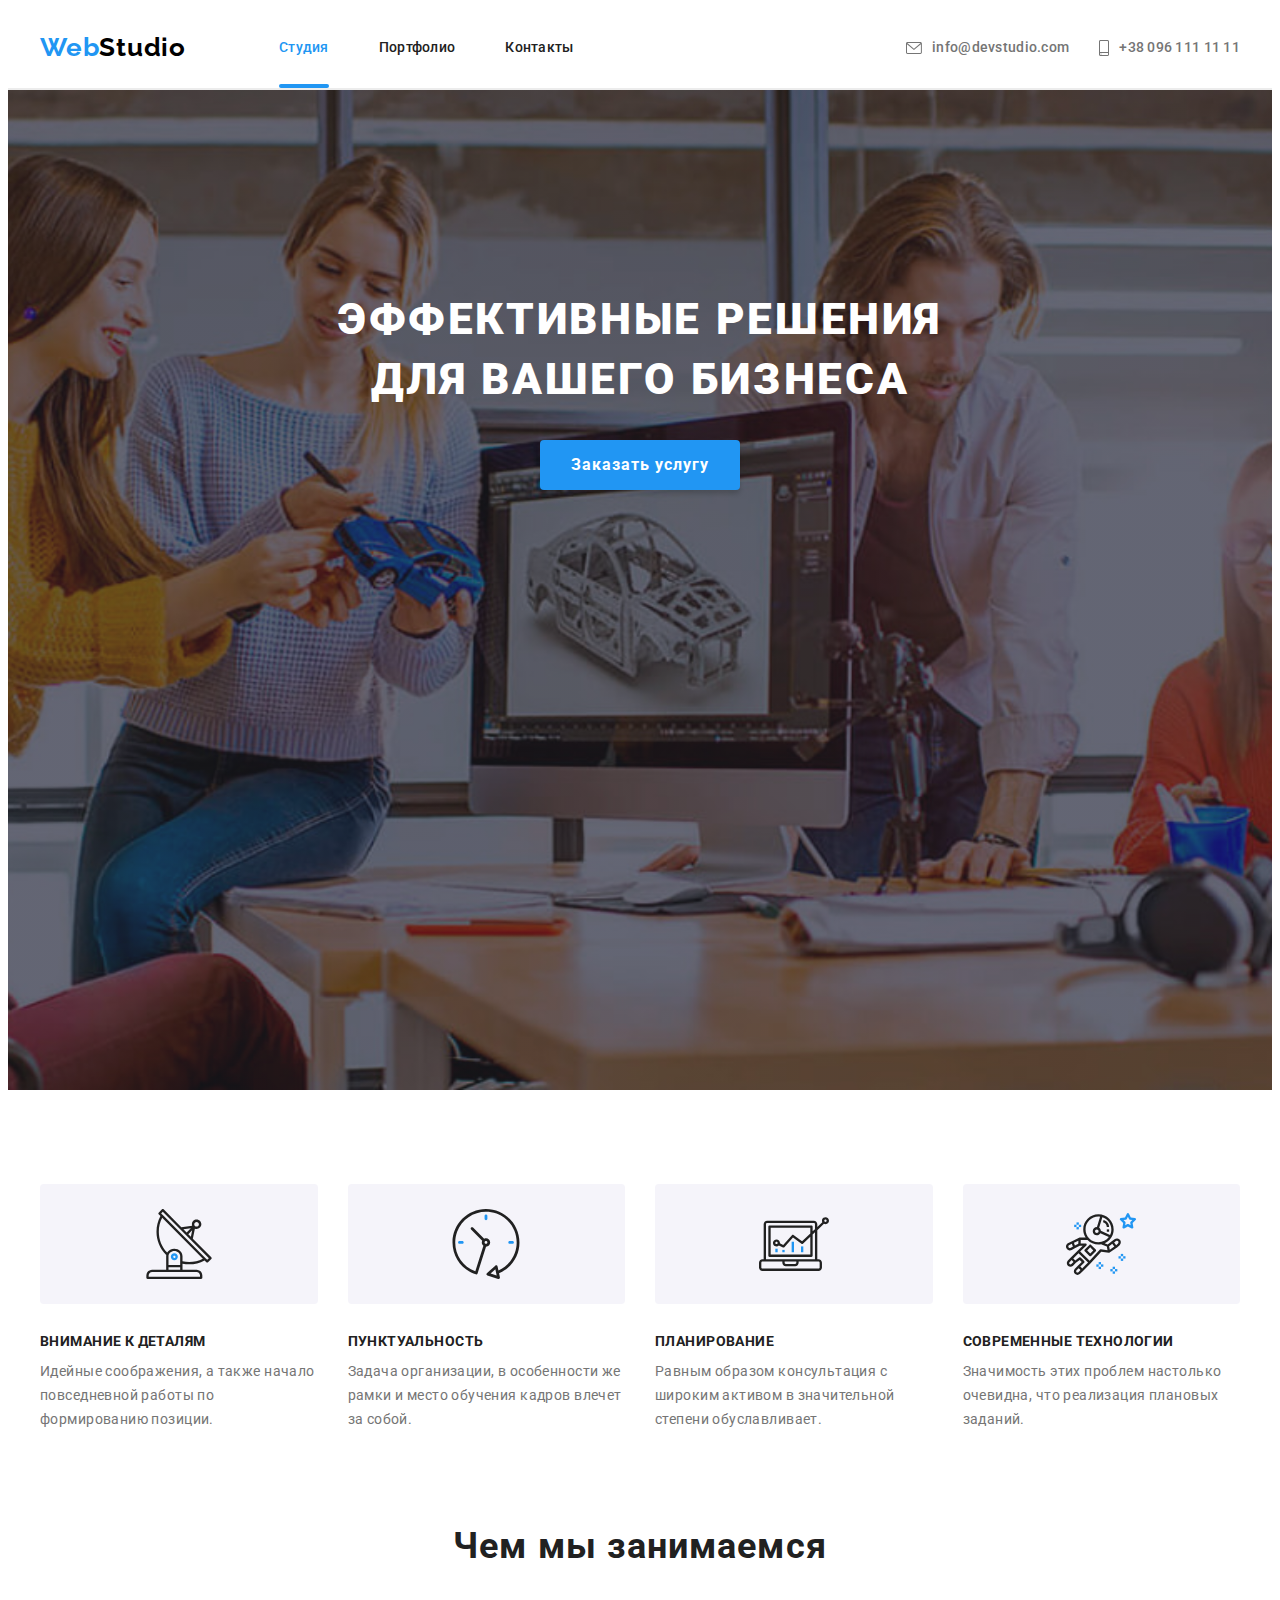
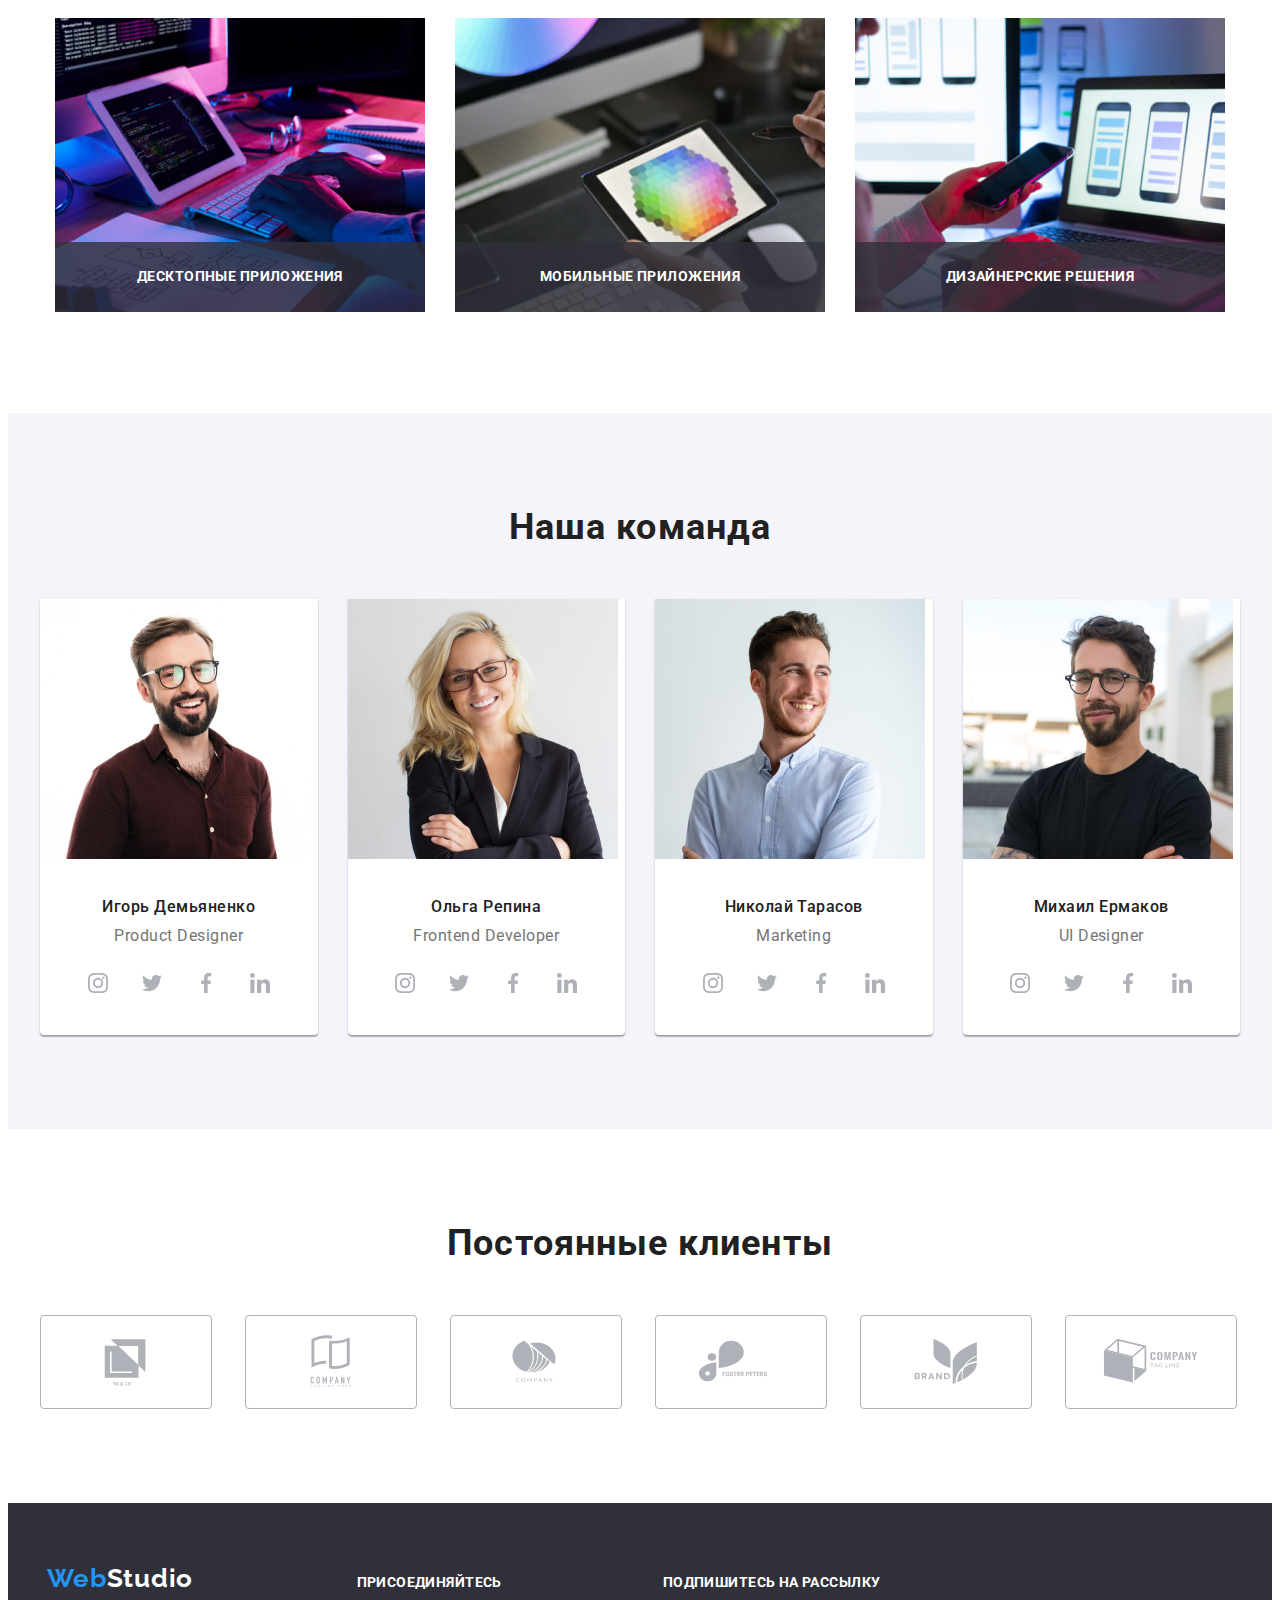
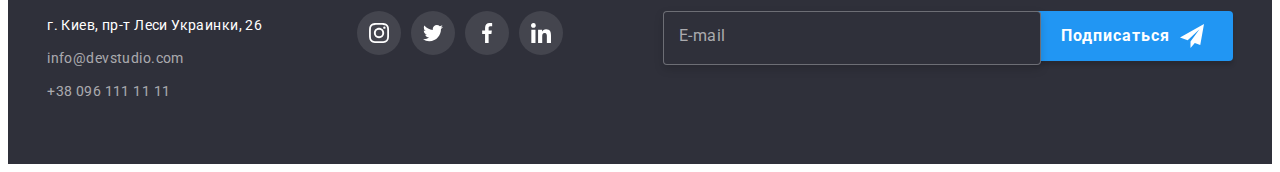
==== commit f7afea5e: "hw-eight" ====
--- a/index.html
+++ b/index.html
@@ -5,7 +5,7 @@
     <meta charset="UTF-8" />
     <meta http-equiv="X-UA-Compatible" content="IE=edge" />
     <meta name="viewport" content="width=device-width, initial-scale=1.0" />
-    <title>goit-markup-hw-07</title>
+    <title>goit-markup-hw-08</title>
     <link rel="preconnect" href="https://fonts.googleapis.com" />
     <link rel="preconnect" href="https://fonts.gstatic.com" crossorigin />
     <link
@@ -66,16 +66,17 @@
 
             <button type="button" class="mobile-menu__button-open" aria-label="Кнопка открытия мобильного меню">
                 <svg class="mobile-menu__burger" width="40" height="40">
-                    <!-- <use class="icon-cross" href="./images/svg/sprite.svg#icon-close_40px"></use> -->
+
                     <use class="icon-menu" href="./images/svg/sprite.svg#icon-menu_40px"></use>
                 </svg>
             </button>
 
             <div class="mobile-menu is-hidden">
+
                 <button type="button" class="mobile-menu__button-close" aria-label="Кнопка закрытия мобильного меню">
                     <svg class="mobile-menu__burger" width="40" height="40">
                         <use class="icon-cross" href="./images/svg/sprite.svg#icon-close_40px"></use>
-                        <!-- <use class="icon-menu" href="./images/svg/sprite.svg#icon-menu_40px"></use> -->
+
                     </svg>
                 </button>
 
@@ -345,7 +346,7 @@
                     <li class="team__item">
                         <picture>
                             <source media="(min-width: 1200px )" srcset="
-                    images\adaptiv-img\desktop\card-2-desk-min.jpg 1x,
+                    images/adaptiv-img/desktop/card-2-desk-min.jpg 1x,
                     ./images/team/card2-2x.jpg                     2x
                   " />
 
@@ -407,7 +408,7 @@
                     <li class="team__item">
                         <picture>
                             <source media="(min-width: 1200px )" srcset="
-                    images\adaptiv-img\desktop\card-3-desk-min.jpg 1x,
+                    images/adaptiv-img/desktop/card-3-desk-min.jpg 1x,
                     ./images/team/card3-2x.jpg                     2x
                   " />
 
@@ -469,7 +470,7 @@
                     <li class="team__item">
                         <picture>
                             <source media="(min-width: 1200px )" srcset="
-                    images\adaptiv-img\desktop\card-4-desk-min.jpg 1x,
+                    images/adaptiv-img/desktop/card-4-desk-min.jpg 1x,
                     ./images/team/card4-2x.jpg                     2x
                   " />
 
@@ -482,9 +483,11 @@
                     ./images/adaptiv-img/mobile/card-4-mob-min.jpg    1x,
                     ./images/adaptiv-img/mobile/card-4-mob-2x-min.jpg 2x
                   " />
+
+                            <img class="team__img" src="./images/adaptiv-img/mobile/card-4-mob-min.jpg "
+                                alt="Михаил Ермаков" width="450" height="460" />
                         </picture>
-                        <img class="team__img" src="./images/adaptiv-img/mobile/card-4-mob-min.jpg "
-                            alt="Михаил Ермаков" width="450" height="460" />
+
                         <div class="guys">
                             <div class="team-member">
                                 <h3 class="team-member__title">Михаил Ермаков</h3>
--- a/css/main.min.css
+++ b/css/main.min.css
@@ -1 +1 @@
-:root{--title-color: #212121;--text-color: #757575;--accent-color: #2196f3;--main-font: Roboto, sans-serif;--secondary-font: Raleway, sans-serif}.visually-hidden{position:absolute;white-space:nowrap;width:1px;height:1px;overflow:hidden;border:0;padding:0;clip:rect(0 0 0 0);-webkit-clip-path:inset(50%);clip-path:inset(50%);margin:-1px}body{background-color:#fff;color:var(--text-color);font-family:var(--main-font);font-size:14px;line-height:1.71;letter-spacing:.03em}.section{padding-top:60px;padding-bottom:60px}@media screen and (min-width: 768px){.section{padding-top:60px;padding-bottom:60px}}@media screen and (min-width: 1200px){.section{padding-top:94px;padding-bottom:94px}}@media screen and (min-width: 480px){.section-group{padding-top:60px;padding-bottom:60px;background-color:#f5f4fa}}@media screen and (min-width: 1200px){.section-group{padding-top:94px;padding-bottom:94px}}.list{list-style:none;margin-top:0;margin-bottom:0;padding:0}.link{display:block;text-decoration:none}.ul{margin:0;padding:0}.img{display:block;max-width:100%;height:auto;margin:0;padding:0}textarea{resize:none}.container{padding-right:15px;padding-left:15px;margin-left:auto;margin-right:auto;margin-top:0;margin-bottom:0}@media screen and (min-width: 480px){.container{width:480px}}@media screen and (min-width: 768px){.container{width:768px}}@media screen and (min-width: 1200px){.container{width:1200px}}.modal{position:absolute;top:50%;left:50%;-webkit-transform:translate(-50%, -50%);transform:translate(-50%, -50%);max-width:450px;width:100%;padding:40px;background:#fff;-webkit-box-shadow:0px 1px 3px rgba(0,0,0,.12),0px 1px 1px rgba(0,0,0,.14),0px 2px 1px rgba(0,0,0,.2);box-shadow:0px 1px 3px rgba(0,0,0,.12),0px 1px 1px rgba(0,0,0,.14),0px 2px 1px rgba(0,0,0,.2);border-radius:4px}@media screen and (min-width: 1200px){.modal{max-width:528px;width:100%}}.modal__title{display:block;font-family:"Roboto";font-weight:700;font-size:20px;line-height:1.5;text-align:center;letter-spacing:.03em;color:#212121;margin-top:0;margin-bottom:0}@media screen and (min-width: 1200px){.modal__title{line-height:1.15}}.modal__cross{fill:#000;-webkit-transition:fill 250ms cubic-bezier(0.4, 0, 0.2, 1);transition:fill 250ms cubic-bezier(0.4, 0, 0.2, 1)}.modal__close{position:absolute;display:-webkit-box;display:-ms-flexbox;display:flex;-webkit-box-pack:center;-ms-flex-pack:center;justify-content:center;-webkit-box-align:center;-ms-flex-align:center;align-items:center;top:8px;right:8px;width:30px;height:30px;margin:0;padding:0;background:#fff;border:1px solid rgba(0,0,0,.1);border-radius:50%}.modal__close:hover,.modal__close:focus{cursor:pointer;fill:var(--accent-color)}.modal-pic{display:-webkit-box;display:-ms-flexbox;display:flex;position:relative}.modal-pic__icon{position:absolute;top:50%;left:15px;-webkit-transform:translateY(-50%);transform:translateY(-50%);fill:#000;-webkit-transition:fill 250ms cubic-bezier(0.4, 0, 0.2, 1);transition:fill 250ms cubic-bezier(0.4, 0, 0.2, 1)}.modal__field{position:relative;display:-webkit-box;display:-ms-flexbox;display:flex;-webkit-box-orient:vertical;-webkit-box-direction:normal;-ms-flex-direction:column;flex-direction:column}.modal__field:focus-within .modal-pic__icon{fill:var(--accent-color)}.modal__field:focus-within .modal-pic__input{border:1px solid var(--accent-color);cursor:pointer}.modal__label{margin-top:12px;margin-bottom:4px;font-family:"Roboto";font-size:12px;line-height:1.16;letter-spacing:.01em;color:#757575}.modal-pic__input{padding:0;padding-left:42px;width:100%;height:40px;border:1px solid rgba(33,33,33,.2);border-radius:4px;-webkit-transition:border-color 250ms cubic-bezier(0.4, 0, 0.2, 1);transition:border-color 250ms cubic-bezier(0.4, 0, 0.2, 1);outline:rgba(0,0,0,0)}.modal__comment{height:120px;padding:12px 16px;font-family:"Roboto";font-size:14px;line-height:1.14;letter-spacing:.01em;color:var(--text-color);border:1px solid rgba(33,33,33,.2);border-radius:4px;outline:rgba(0,0,0,0);-webkit-transition:border-color 250ms cubic-bezier(0.4, 0, 0.2, 1);transition:border-color 250ms cubic-bezier(0.4, 0, 0.2, 1)}.modal__comment::-webkit-input-placeholder{font-family:"Roboto";font-size:14px;line-height:1.14;letter-spacing:.01em;color:rgba(117,117,117,.5)}.modal__comment::-moz-placeholder{font-family:"Roboto";font-size:14px;line-height:1.14;letter-spacing:.01em;color:rgba(117,117,117,.5)}.modal__comment:-ms-input-placeholder{font-family:"Roboto";font-size:14px;line-height:1.14;letter-spacing:.01em;color:rgba(117,117,117,.5)}.modal__comment::-ms-input-placeholder{font-family:"Roboto";font-size:14px;line-height:1.14;letter-spacing:.01em;color:rgba(117,117,117,.5)}.modal__comment::placeholder{font-family:"Roboto";font-size:14px;line-height:1.14;letter-spacing:.01em;color:rgba(117,117,117,.5)}.modal__comment:focus{border-color:var(--accent-color);cursor:pointer}.backdrop{position:fixed;top:0;left:0;width:100%;height:100%;background-color:rgba(0,0,0,.2);opacity:1;-webkit-transition:opacity 250ms cubic-bezier(0.4, 0, 0.2, 1);transition:opacity 250ms cubic-bezier(0.4, 0, 0.2, 1);z-index:1;overflow-y:scroll}.backdrop.is-hidden{opacity:0;pointer-events:none}.contract--color{color:var(--accent-color)}.contract{-webkit-text-decoration-color:var(--accent-color);text-decoration-color:var(--accent-color)}.checkbox{position:relative;display:-webkit-box;display:-ms-flexbox;display:flex;-webkit-box-pack:center;-ms-flex-pack:center;justify-content:center;-webkit-box-align:center;-ms-flex-align:center;align-items:center;margin-top:20px;margin-bottom:30px}@media screen and (min-width: 1200px){.checkbox{position:relative;display:-webkit-box;display:-ms-flexbox;display:flex;-webkit-box-pack:center;-ms-flex-pack:center;justify-content:center;-webkit-box-align:center;-ms-flex-align:center;align-items:center;margin-top:20px;margin-bottom:30px;margin-left:12px}}.checkbox__label{display:-webkit-box;display:-ms-flexbox;display:flex;margin-left:23px;font-family:"Roboto";font-size:12px;line-height:1.16;letter-spacing:.03em;color:#757575}@media screen and (min-width: 1200px){.checkbox__label{margin-left:8px}}.checkbox__description{font-family:"Roboto";font-size:12px;line-height:1.16;letter-spacing:.03em;color:#757575}@media screen and (min-width: 1200px){.checkbox__description{font-size:14px;line-height:1.71}}.checkbox__input{-webkit-appearance:none;-moz-appearance:none;appearance:none}.custom-check{position:absolute;top:50%;left:0;-webkit-transform:translateY(-50%);transform:translateY(-50%);display:-webkit-box;display:-ms-flexbox;display:flex;-webkit-box-pack:center;-ms-flex-pack:center;justify-content:center;-webkit-box-align:center;-ms-flex-align:center;align-items:center;width:16px;height:15px;border:2px solid #212121;border-radius:2px;-webkit-transition:background-color 250ms cubic-bezier(0.4, 0, 0.2, 1),border-color 250ms cubic-bezier(0.4, 0, 0.2, 1);transition:background-color 250ms cubic-bezier(0.4, 0, 0.2, 1),border-color 250ms cubic-bezier(0.4, 0, 0.2, 1)}.checkbox__input:checked+.custom-check .custom-check__icon{opacity:1}.checkbox__input:checked+.custom-check{background-color:var(--accent-color);border-color:var(--accent-color)}.checkbox__input:focus+.custom-check{border-color:var(--accent-color)}.custom-check__icon{opacity:0;-webkit-transition:opacity 250ms cubic-bezier(0.4, 0, 0.2, 1);transition:opacity 250ms cubic-bezier(0.4, 0, 0.2, 1)}.button{display:-webkit-box;display:-ms-flexbox;display:flex;-webkit-box-pack:center;-ms-flex-pack:center;justify-content:center;-webkit-box-align:center;-ms-flex-align:center;align-items:center;text-align:center;width:200px;height:50px;margin-top:0;margin-bottom:0;margin-left:auto;margin-right:auto;padding:0;font-family:"Roboto";font-style:normal;font-weight:700;font-size:16px;line-height:1.88;letter-spacing:.06em;background-color:var(--accent-color);color:#fff;border-radius:4px;border-color:rgba(0,0,0,0);cursor:pointer;-webkit-box-shadow:0px 4px 4px rgba(0,0,0,.15);box-shadow:0px 4px 4px rgba(0,0,0,.15)}@media screen and (min-width: 480px){.sub__button{margin-left:auto;margin-right:auto}}@media screen and (min-width: 1200px){.sub__button{margin-left:12px;margin-right:0}}.logo{display:-webkit-box;display:-ms-flexbox;display:flex;margin-left:auto;margin-right:auto;color:var(--accent-color);font-family:var(--secondary-font);font-weight:700;font-size:24px;line-height:1.17;letter-spacing:.03em;text-decoration:none}@media screen and (min-width: 1200px){.logo{font-size:26px;line-height:1.2}}.header__logo{color:#000}.footer__logo{display:inline-block;margin-top:0;margin-left:auto;margin-right:auto;margin-bottom:20px;color:#fff}@media screen and (min-width: 1200px){.footer__logo{margin-right:156px}}.social{display:-webkit-box;display:-ms-flexbox;display:flex;-webkit-box-pack:center;-ms-flex-pack:center;justify-content:center;-webkit-box-align:center;-ms-flex-align:center;align-items:center}.social__item{width:44px;height:44px}.social__item:not(:last-child){margin-right:10px}.social__icon{fill:#afb1b8}.social__link{display:-webkit-box;display:-ms-flexbox;display:flex;-webkit-box-pack:center;-ms-flex-pack:center;justify-content:center;-webkit-box-align:center;-ms-flex-align:center;align-items:center;width:100%;height:100%;background-color:#fff;border-radius:50%;-webkit-transition:background-color 250ms cubic-bezier(0.4, 0, 0.2, 1);transition:background-color 250ms cubic-bezier(0.4, 0, 0.2, 1)}.social__link:hover,.social__link:focus{background-color:var(--accent-color)}.social__link:hover .social__icon,.social__link:focus .social__icon{fill:#fff}.social__link--bgc{background-color:rgba(255,255,255,.1)}.social__icon--color{fill:#fff}.btn{display:-webkit-box;display:-ms-flexbox;display:flex;-ms-flex-wrap:wrap;flex-wrap:wrap;margin-bottom:40px;row-gap:15px;-webkit-column-gap:8px;-moz-column-gap:8px;column-gap:8px}@media screen and (min-width: 768px){.btn{display:-webkit-box;display:-ms-flexbox;display:flex;-webkit-box-pack:center;-ms-flex-pack:center;justify-content:center;margin-bottom:50px}}.btn__item{color:var(--title-color);background:#f5f4fa;font-family:"Roboto";font-weight:500;font-size:16px;line-height:1.62;text-align:center;letter-spacing:.03em;cursor:pointer;border-radius:4px;border-color:rgba(0,0,0,0);padding:6px 22px;-webkit-transition:color 250ms cubic-bezier(0.4, 0, 0.2, 1),background-color 250ms cubic-bezier(0.4, 0, 0.2, 1),border-radius 250ms cubic-bezier(0.4, 0, 0.2, 1),-webkit-box-shadow 250ms cubic-bezier(0.4, 0, 0.2, 1);transition:color 250ms cubic-bezier(0.4, 0, 0.2, 1),background-color 250ms cubic-bezier(0.4, 0, 0.2, 1),border-radius 250ms cubic-bezier(0.4, 0, 0.2, 1),-webkit-box-shadow 250ms cubic-bezier(0.4, 0, 0.2, 1);transition:color 250ms cubic-bezier(0.4, 0, 0.2, 1),background-color 250ms cubic-bezier(0.4, 0, 0.2, 1),box-shadow 250ms cubic-bezier(0.4, 0, 0.2, 1),border-radius 250ms cubic-bezier(0.4, 0, 0.2, 1);transition:color 250ms cubic-bezier(0.4, 0, 0.2, 1),background-color 250ms cubic-bezier(0.4, 0, 0.2, 1),box-shadow 250ms cubic-bezier(0.4, 0, 0.2, 1),border-radius 250ms cubic-bezier(0.4, 0, 0.2, 1),-webkit-box-shadow 250ms cubic-bezier(0.4, 0, 0.2, 1)}.btn__item:hover,.btn__item:focus{color:#fff;background-color:var(--accent-color);-webkit-box-shadow:0px 3px 1px rgba(0,0,0,.1),0px 1px 2px rgba(0,0,0,.08),0px 2px 2px rgba(0,0,0,.12);box-shadow:0px 3px 1px rgba(0,0,0,.1),0px 1px 2px rgba(0,0,0,.08),0px 2px 2px rgba(0,0,0,.12);border-radius:4px}@media screen and (min-width: 480px){.form-subscription{display:-webkit-box;display:-ms-flexbox;display:flex;-webkit-box-orient:vertical;-webkit-box-direction:normal;-ms-flex-direction:column;flex-direction:column;-webkit-box-pack:center;-ms-flex-pack:center;justify-content:center;-webkit-box-align:center;-ms-flex-align:center;align-items:center}}@media screen and (min-width: 1200px){.form-subscription{display:-webkit-box;display:-ms-flexbox;display:flex;-webkit-box-orient:horizontal;-webkit-box-direction:normal;-ms-flex-direction:row;flex-direction:row;-webkit-box-pack:end;-ms-flex-pack:end;justify-content:flex-end;-webkit-box-align:center;-ms-flex-align:center;align-items:center}}.form-field{position:relative}@media screen and (max-width: 767.98px){.form-field{margin-bottom:20px;width:100%}}@media screen and (min-width: 768px){.form-field{width:450px;height:50px;margin-bottom:20px}}@media screen and (min-width: 1200px){.form-field{margin-bottom:0;width:358px}}.form-input{width:100%;height:50px;padding-left:16px;margin:0;font-family:"Roboto";font-size:16px;line-height:1.25;background-color:#2f303a;border:1px solid rgba(255,255,255,.3);-webkit-filter:drop-shadow(0px 4px 4px rgba(0, 0, 0, 0.15));filter:drop-shadow(0px 4px 4px rgba(0, 0, 0, 0.15));border-radius:4px;color:#fff}.form-label{display:none}@media screen and (min-width: 768px){.form-label{display:inline-block;position:absolute;top:50%;left:16px;-webkit-transform:translateY(-50%);transform:translateY(-50%);letter-spacing:.03em;font-family:"Roboto";font-size:16px;line-height:1.25;color:rgba(255,255,255,.6);-webkit-transition:-webkit-transform 250ms cubic-bezier(0.4, 0, 0.2, 1);transition:-webkit-transform 250ms cubic-bezier(0.4, 0, 0.2, 1);transition:transform 250ms cubic-bezier(0.4, 0, 0.2, 1);transition:transform 250ms cubic-bezier(0.4, 0, 0.2, 1), -webkit-transform 250ms cubic-bezier(0.4, 0, 0.2, 1)}}.form-input::-webkit-input-placeholder{opacity:1}.form-input::-moz-placeholder{opacity:1}.form-input:-ms-input-placeholder{opacity:1}.form-input::-ms-input-placeholder{opacity:1}.form-input::placeholder{opacity:1}@media screen and (min-width: 768px){.form-input::-webkit-input-placeholder{opacity:0}.form-input::-moz-placeholder{opacity:0}.form-input:-ms-input-placeholder{opacity:0}.form-input::-ms-input-placeholder{opacity:0}.form-input::placeholder{opacity:0}}.form-input:not(:-moz-placeholder-shown)+.form-label{transform:translate(-150%, -50%)}.form-input:not(:-ms-input-placeholder)+.form-label{transform:translate(-150%, -50%)}.form-input:focus+.form-label,.form-input:not(:placeholder-shown)+.form-label{-webkit-transform:translate(-150%, -50%);transform:translate(-150%, -50%)}.icon-subscription{margin-left:10px;fill:#fff}.mobile-menu{position:fixed;top:0;left:0;padding:40px 48px;width:100%;height:100%;background-color:#fff;display:-webkit-box;display:-ms-flexbox;display:flex;z-index:2;-webkit-box-orient:vertical;-webkit-box-direction:normal;-ms-flex-direction:column;flex-direction:column;overflow:auto}@media screen and (min-width: 768px){.mobile-menu{display:none}}.mobile-menu.is-hidden{display:none}.mobile-menu__nav-item:not(:last-child){margin-bottom:32px}.mobile-menu__nav-link{font-weight:500;font-size:40px;line-height:1.18;letter-spacing:.02em;color:var(--title-color)}.mobile-menu__nav-link:hover,.mobile-menu__nav-link:focus{color:var(--accent-color)}.mobile-menu__contacts{margin-top:auto}.mobile-menu__contacts-tel{font-size:24px;display:-webkit-inline-box;display:-ms-inline-flexbox;display:inline-flex;-ms-flex-wrap:nowrap;flex-wrap:nowrap;margin-bottom:32px;font-weight:500;line-height:1.17;letter-spacing:.02em;color:var(--accent-color)}@media screen and (min-width: 480px){.mobile-menu__contacts-tel{font-size:34px}}.mobile-menu__contacts-mail{margin-bottom:64px;font-weight:500;font-size:24px;line-height:1.16;letter-spacing:.02em;color:var(--text-color)}.mobile-menu__contacts-mail:hover,.mobile-menu__contacts-mail:focus{color:var(--accent-color)}.mobile-menu__cocials{display:-webkit-box;display:-ms-flexbox;display:flex;-webkit-box-pack:start;-ms-flex-pack:start;justify-content:flex-start;-webkit-box-align:center;-ms-flex-align:center;align-items:center}.mobile-menu__cocials-item:not(:last-child){margin-right:20px}.mobile-menu__cocials-link{font-weight:500;font-size:18px;line-height:1.22;letter-spacing:.02em;color:var(--accent-color)}.mobile-menu__cocials-link::after{content:" ";margin-left:10px;border:1px solid rgba(33,33,33,.2)}.mobile-menu__button-open{position:absolute;display:-webkit-box;display:-ms-flexbox;display:flex;-webkit-box-pack:center;-ms-flex-pack:center;justify-content:center;-webkit-box-align:center;-ms-flex-align:center;align-items:center;top:10px;right:15px;width:40px;height:40px;margin:0;padding:0;background:rgba(0,0,0,0);border:none}.mobile-menu__button-open:hover,.mobile-menu__button-open:focus{cursor:pointer;fill:var(--accent-color)}@media screen and (min-width: 768px){.mobile-menu__button-open{display:none}}.mobile-menu__button-close{position:absolute;display:-webkit-box;display:-ms-flexbox;display:flex;-webkit-box-pack:center;-ms-flex-pack:center;justify-content:center;-webkit-box-align:center;-ms-flex-align:center;align-items:center;top:10px;right:15px;width:40px;height:40px;margin:0;padding:0;background:rgba(0,0,0,0);border:none}.mobile-menu__button-close:hover,.mobile-menu__button-close:focus{cursor:pointer;fill:var(--accent-color)}@media screen and (min-width: 768px){.mobile-menu__button-close{display:none}}.connect{display:-webkit-box;display:-ms-flexbox;display:flex}@media screen and (max-width: 767.98px){.connect{display:none}}@media screen and (min-width: 768px){.connect{display:-webkit-box;display:-ms-flexbox;display:flex;-webkit-box-orient:vertical;-webkit-box-direction:normal;-ms-flex-direction:column;flex-direction:column;-webkit-box-pack:start;-ms-flex-pack:start;justify-content:flex-start}}@media screen and (min-width: 1200px){.connect{margin-left:0}}.header-connection{display:-webkit-box;display:-ms-flexbox;display:flex;-webkit-box-pack:center;-ms-flex-pack:center;justify-content:center;-webkit-box-align:center;-ms-flex-align:center;align-items:center}@media screen and (min-width: 768px){.header-connection{margin-left:0;display:-webkit-box;display:-ms-flexbox;display:flex;-webkit-box-orient:vertical;-webkit-box-direction:normal;-ms-flex-direction:column;flex-direction:column;-webkit-box-align:start;-ms-flex-align:start;align-items:flex-start}}@media screen and (min-width: 1200px){.header-connection{margin-left:0;display:-webkit-box;display:-ms-flexbox;display:flex;-webkit-box-orient:horizontal;-webkit-box-direction:normal;-ms-flex-direction:row;flex-direction:row;-webkit-box-pack:center;-ms-flex-pack:center;justify-content:center;-webkit-box-align:center;-ms-flex-align:center;align-items:center}}@media screen and (min-width: 768px){.header-connection__item{margin:0}}@media screen and (min-width: 768px){.header-connection .header-connection__item+.header-connection__item{margin-left:0;margin-top:10px}}@media screen and (min-width: 1200px){.header-connection .header-connection__item+.header-connection__item{margin-left:30px;margin-top:0}}@media screen and (min-width: 768px){.header-connection__link{padding:0;margin:0;display:-webkit-box;display:-ms-flexbox;display:flex;-webkit-box-align:center;-ms-flex-align:center;align-items:center;color:var(--text-color);font-weight:500;font-size:12px;line-height:1.16;letter-spacing:.02em;text-decoration:none;-webkit-transition:color 250ms cubic-bezier(0.4, 0, 0.2, 1);transition:color 250ms cubic-bezier(0.4, 0, 0.2, 1)}}@media screen and (min-width: 1200px){.header-connection__link{padding-top:32px;padding-bottom:32px;font-size:14px;line-height:1.14}}.header-connection__link:hover,.header-connection__link:focus{color:var(--accent-color)}.envelope{fill:currentColor;margin-right:10px}.smartphone{fill:currentColor;margin-right:10px}.header{border-bottom:2px solid #ececec}@media screen and (min-width: 768px){.header-nav{display:-webkit-box;display:-ms-flexbox;display:flex;-webkit-box-align:center;-ms-flex-align:center;align-items:center}}.main-nav{display:-webkit-box;display:-ms-flexbox;display:flex;-webkit-box-align:center;-ms-flex-align:center;align-items:center;-webkit-box-pack:justify;-ms-flex-pack:justify;justify-content:space-between;min-height:60px}@media screen and (min-width: 768px){.main-nav__navigation{display:-webkit-box;display:-ms-flexbox;display:flex;margin-top:0;margin-bottom:0}}@media screen and (max-width: 767.98px){.main-nav__connect{display:none}}.site-nav{display:none}@media screen and (min-width: 768px){.site-nav{display:-webkit-box;display:-ms-flexbox;display:flex;margin-left:88px}}@media screen and (min-width: 1200px){.site-nav{margin-left:93px}}@media screen and (min-width: 768px){.site-nav__item:not(:last-child){margin-right:50px}}@media screen and (min-width: 768px){.site-nav__link{position:relative;display:block;padding-top:32px;padding-bottom:32px;color:var(--title-color);font-weight:500;font-size:14px;line-height:1.14;letter-spacing:.02em;text-decoration:none;-webkit-transition:color 250ms cubic-bezier(0.4, 0, 0.2, 1);transition:color 250ms cubic-bezier(0.4, 0, 0.2, 1)}}@media screen and (min-width: 768px){.site-nav__link:hover,.site-nav__link:focus{color:var(--accent-color)}}@media screen and (min-width: 768px){.site-nav__link.curent{color:var(--accent-color)}}@media screen and (min-width: 768px){.site-nav__link.curent::after{position:absolute;display:inline-block;content:"";left:0;bottom:0;width:100%;height:4px;background:var(--accent-color);border-radius:2px}}@media screen and (min-width: 480px){.hero{margin-top:0;margin-bottom:0;padding-top:118px;padding-bottom:118px;background-color:#2f303a}}@media screen and (min-width: 1200px){.hero{padding-top:200px;padding-bottom:200px}}.hero__title{padding-top:65px;margin-top:0;margin-bottom:30px;font-family:"Roboto";font-weight:900;font-size:26px;line-height:1.62;text-align:center;letter-spacing:.06em;text-transform:uppercase;color:#fff}@media screen and (min-width: 480px){.hero__title{padding-top:0}}@media screen and (min-width: 1200px){.hero__title{font-size:44px;line-height:1.36}}.hero-overlay{max-width:480px;height:400px;margin-left:auto;margin-right:auto;background-color:#c4c4c4;background-image:-webkit-gradient(linear, left top, right top, from(rgba(47, 48, 58, 0.4)), to(rgba(47, 48, 58, 0.4))),url(/images/adaptiv-img/mobile/Header-mob-min.jpg);background-image:linear-gradient(to right, rgba(47, 48, 58, 0.4), rgba(47, 48, 58, 0.4)),url(/images/adaptiv-img/mobile/Header-mob-min.jpg);background-repeat:no-repeat;background-size:cover;background-position:center}@media(min-device-pixel-ratio: 2),(-webkit-min-device-pixel-ratio: 2),(min-resolution: 192dpi),(min-resolution: 2dppx){.hero-overlay{background-image:-webkit-gradient(linear, left top, right top, from(rgba(47, 48, 58, 0.4)), to(rgba(47, 48, 58, 0.4))),url(/images/adaptiv-img/mobile/Header-mob-2x-min.jpg);background-image:linear-gradient(to right, rgba(47, 48, 58, 0.4), rgba(47, 48, 58, 0.4)),url(/images/adaptiv-img/mobile/Header-mob-2x-min.jpg)}}@media screen and (min-width: 768px){.hero-overlay{max-width:768px;height:400px;background-image:-webkit-gradient(linear, left top, right top, from(rgba(47, 48, 58, 0.4)), to(rgba(47, 48, 58, 0.4))),url(/images/adaptiv-img/tablet/Header-tab-min.jpg);background-image:linear-gradient(to right, rgba(47, 48, 58, 0.4), rgba(47, 48, 58, 0.4)),url(/images/adaptiv-img/tablet/Header-tab-min.jpg)}}@media screen and (min-width: 768px)and (min-device-pixel-ratio: 2),screen and (min-width: 768px)and (-webkit-min-device-pixel-ratio: 2),screen and (min-width: 768px)and (min-resolution: 192dpi),screen and (min-width: 768px)and (min-resolution: 2dppx){.hero-overlay{background-image:-webkit-gradient(linear, left top, right top, from(rgba(47, 48, 58, 0.4)), to(rgba(47, 48, 58, 0.4))),url(/images/adaptiv-img/tablet/Header-tab-2x-min.jpg);background-image:linear-gradient(to right, rgba(47, 48, 58, 0.4), rgba(47, 48, 58, 0.4)),url(/images/adaptiv-img/tablet/Header-tab-2x-min.jpg)}}@media screen and (min-width: 1200px){.hero-overlay{max-width:1600px;height:600px;background-image:-webkit-gradient(linear, left top, right top, from(rgba(47, 48, 58, 0.4)), to(rgba(47, 48, 58, 0.4))),url(/images/hero/Img.jpg);background-image:linear-gradient(to right, rgba(47, 48, 58, 0.4), rgba(47, 48, 58, 0.4)),url(/images/hero/Img.jpg)}}@media screen and (min-width: 1200px)and (min-device-pixel-ratio: 2),screen and (min-width: 1200px)and (-webkit-min-device-pixel-ratio: 2),screen and (min-width: 1200px)and (min-resolution: 192dpi),screen and (min-width: 1200px)and (min-resolution: 2dppx){.hero-overlay{background-image:-webkit-gradient(linear, left top, right top, from(rgba(47, 48, 58, 0.4)), to(rgba(47, 48, 58, 0.4))),url(/images/adaptiv-img/desktop/desk-2x.jpg);background-image:linear-gradient(to right, rgba(47, 48, 58, 0.4), rgba(47, 48, 58, 0.4)),url(/images/adaptiv-img/desktop/desk-2x.jpg)}}.skills{gap:30px}@media screen and (min-width: 768px){.skills{display:-webkit-box;display:-ms-flexbox;display:flex;-ms-flex-wrap:wrap;flex-wrap:wrap;-webkit-box-pack:justify;-ms-flex-pack:justify;justify-content:space-between}}@media screen and (min-width: 1200px){.skills{display:-webkit-box;display:-ms-flexbox;display:flex}}.skills__item{-webkit-box-flex:1;-ms-flex-positive:1;flex-grow:1}@media screen and (min-width: 768px){.skills__item{width:calc((100% - 60px)/2)}}@media screen and (min-width: 1200px){.skills__item{width:calc((100% - 90px)/4)}}.skills__item:before{display:block;content:" ";height:120px;background-color:#f5f4fa;background-repeat:no-repeat;background-position:center;border-radius:4px}.skills__text{margin-top:0;margin-bottom:0;color:var(--text-color);font-size:14px;line-height:1.71;letter-spacing:.03em}.skills__title{margin-top:30px;margin-bottom:10px;color:var(--title-color);font-weight:700;font-size:14px;line-height:1.14;letter-spacing:.03em;text-transform:uppercase}@media screen and (min-width: 480px){.skills__title{text-align:center}}@media screen and (min-width: 768px){.skills__title{text-align:start}}.icon-antenna::before{background-image:url(../images/svg/SVG/antenna.svg)}.icon-clock::before{background-image:url(../images/svg/SVG/clock.svg)}.icon-diagram::before{background-image:url(../images/svg/SVG/diagram.svg)}.icon-astronaut::before{background-image:url(../images/svg/SVG/astronaut.svg)}.section-working{margin-top:0;margin-bottom:0;padding-bottom:94px}@media screen and (max-width: 1199.98px){.section-working{display:none}}.work{display:-webkit-box;display:-ms-flexbox;display:flex;-webkit-box-pack:center;-ms-flex-pack:center;justify-content:center;-webkit-box-align:center;-ms-flex-align:center;align-items:center}.work .work__item:not(:last-child){margin-right:30px}.work__title{margin-top:0;margin-bottom:50px;color:var(--title-color);font-weight:700;font-size:36px;line-height:1.16;text-align:center;letter-spacing:.03em}.work__item{position:relative}.preview{position:absolute;display:-webkit-box;display:-ms-flexbox;display:flex;-webkit-box-pack:center;-ms-flex-pack:center;justify-content:center;-webkit-box-align:center;-ms-flex-align:center;align-items:center;left:0;bottom:7px;margin:0;padding:0;width:370px;height:70px;font-family:"Roboto";font-weight:700;font-size:14px;line-height:1.14;text-align:center;letter-spacing:.03em;text-transform:uppercase;color:#fff;background-color:rgba(47,48,58,.8)}@media screen and (min-width: 768px){.team{display:-webkit-box;display:-ms-flexbox;display:flex;-ms-flex-wrap:wrap;flex-wrap:wrap;-webkit-box-pack:center;-ms-flex-pack:center;justify-content:center}}@media screen and (min-width: 1200px){.team{display:-webkit-box;display:-ms-flexbox;display:flex;-webkit-box-pack:center;-ms-flex-pack:center;justify-content:center;-webkit-box-align:center;-ms-flex-align:center;align-items:center}}.guys{padding-top:30px;padding-bottom:30px}.team__title{color:var(--title-color);font-weight:700;font-size:36px;line-height:1.16;text-align:center;letter-spacing:.03em;margin-top:0;margin-bottom:50px}.team__item{-webkit-box-flex:1;-ms-flex-positive:1;flex-grow:1;-webkit-box-shadow:0px 1px 3px rgba(0,0,0,.12),0px 1px 1px rgba(0,0,0,.14),0px 2px 1px rgba(0,0,0,.2);box-shadow:0px 1px 3px rgba(0,0,0,.12),0px 1px 1px rgba(0,0,0,.14),0px 2px 1px rgba(0,0,0,.2);border-radius:0px 0px 4px 4px;background-color:#fff}@media screen and (max-width: 767.98px){.team__item:not(:last-child){margin-bottom:30px}}@media screen and (min-width: 768px){.team__item{width:calc((100% - 60px)/2);margin-right:30px;margin-bottom:30px}.team__item:nth-child(2n){margin-right:0}.team__item:nth-last-child(-n+2){margin-bottom:0}}@media screen and (min-width: 1200px){.team__item{width:calc((100% - 90px)/4);margin-bottom:0}.team__item:not(:last-child){margin-right:30px}}.team-member__title{color:var(--title-color);font-weight:500;font-size:16px;line-height:1.19;text-align:center;letter-spacing:.03em;margin-top:0;margin-bottom:10px}.team-member__text{color:var(--text-color);font-weight:400;font-size:16px;line-height:1.19;text-align:center;letter-spacing:.03em;margin-top:0;margin-bottom:16px}.team__img{width:450px;height:460px}@media screen and (max-width: 478px){.team__img{display:block;width:100%;height:auto}}@media screen and (min-width: 768px){.team__img{width:354px;height:374px}}@media screen and (min-width: 1200px){.team__img{width:270px;height:260px}}.clients__icon{fill:#afb1b8;-webkit-transition:fill 250ms cubic-bezier(0.4, 0, 0.2, 1);transition:fill 250ms cubic-bezier(0.4, 0, 0.2, 1)}.clients__title{font-family:var(--title-color);font-weight:700;font-size:36px;line-height:1.16;text-align:center;letter-spacing:.03em;margin-top:0;margin-bottom:50px;color:#212121}.clients{display:-webkit-box;display:-ms-flexbox;display:flex;-ms-flex-wrap:wrap;flex-wrap:wrap;-webkit-box-pack:center;-ms-flex-pack:center;justify-content:center;gap:30px}@media screen and (min-width: 480px){.clients__item{width:calc((100% - 30px)/2)}}@media screen and (min-width: 768px){.clients__item{width:calc((100% - 60px)/3)}}@media screen and (min-width: 1200px){.clients__item{width:calc((100% - 150px)/6)}}.clients__link{display:-webkit-box;display:-ms-flexbox;display:flex;-webkit-box-pack:center;-ms-flex-pack:center;justify-content:center;-webkit-box-align:center;-ms-flex-align:center;align-items:center;width:210px;height:92px;margin:0;border:1px solid #afb1b8;border-radius:4px;-webkit-transition:border-color 250ms cubic-bezier(0.4, 0, 0.2, 1);transition:border-color 250ms cubic-bezier(0.4, 0, 0.2, 1)}.clients__link:hover,.clients__link:focus{border-color:var(--accent-color)}.clients__link:hover .clients__icon,.clients__link:focus .clients__icon{fill:var(--accent-color)}@media screen and (min-width: 768px){.clients__link{width:226px}}@media screen and (min-width: 1200px){.clients__link{width:170px}}.examples{display:-webkit-box;display:-ms-flexbox;display:flex;-webkit-box-orient:vertical;-webkit-box-direction:normal;-ms-flex-direction:column;flex-direction:column;-webkit-box-pack:center;-ms-flex-pack:center;justify-content:center;-webkit-box-align:center;-ms-flex-align:center;align-items:center;gap:30px}@media screen and (min-width: 768px){.examples{-webkit-box-orient:horizontal;-webkit-box-direction:normal;-ms-flex-direction:row;flex-direction:row;-ms-flex-wrap:wrap;flex-wrap:wrap;-webkit-box-pack:start;-ms-flex-pack:start;justify-content:flex-start}}.examples__thumb{position:relative;display:-webkit-box;display:-ms-flexbox;display:flex;-webkit-box-pack:center;-ms-flex-pack:center;justify-content:center;-webkit-box-align:center;-ms-flex-align:center;align-items:center;overflow:hidden}.examples__overlay{position:absolute;left:0;bottom:0;width:100%;height:100%;background-color:rgba(33,150,243,.9);opacity:0;-webkit-transform:translateY(100%);transform:translateY(100%);-webkit-transition:opacity 250ms cubic-bezier(0.4, 0, 0.2, 1),-webkit-transform 250ms cubic-bezier(0.4, 0, 0.2, 1);transition:opacity 250ms cubic-bezier(0.4, 0, 0.2, 1),-webkit-transform 250ms cubic-bezier(0.4, 0, 0.2, 1);transition:opacity 250ms cubic-bezier(0.4, 0, 0.2, 1),transform 250ms cubic-bezier(0.4, 0, 0.2, 1);transition:opacity 250ms cubic-bezier(0.4, 0, 0.2, 1),transform 250ms cubic-bezier(0.4, 0, 0.2, 1),-webkit-transform 250ms cubic-bezier(0.4, 0, 0.2, 1)}.examples__item{display:-webkit-box;display:-ms-flexbox;display:flex}@media screen and (min-width: 768px){.examples__item{width:calc((100% - 30px)/2)}}@media screen and (min-width: 1200px){.examples__item{width:calc((100% - 60px)/3)}}.examples-projects__title{color:var(--title-color);font-weight:700;font-size:18px;line-height:2;letter-spacing:.06em;margin-top:0;margin-bottom:4px}.examples-projects__text{color:var(--text-color);font-size:16px;line-height:1.88;letter-spacing:.03em;margin-top:0;margin-bottom:0}.examples__link:hover .examples__overlay,.examples__link:focus .examples__overlay{opacity:1;-webkit-transform:translateY(0);transform:translateY(0)}.examples__link{display:-webkit-box;display:-ms-flexbox;display:flex;-webkit-box-orient:vertical;-webkit-box-direction:normal;-ms-flex-direction:column;flex-direction:column;-webkit-box-flex:1;-ms-flex-positive:1;flex-grow:1;-webkit-transition:-webkit-box-shadow 250ms cubic-bezier(0.4, 0, 0.2, 1);transition:-webkit-box-shadow 250ms cubic-bezier(0.4, 0, 0.2, 1);transition:box-shadow 250ms cubic-bezier(0.4, 0, 0.2, 1);transition:box-shadow 250ms cubic-bezier(0.4, 0, 0.2, 1), -webkit-box-shadow 250ms cubic-bezier(0.4, 0, 0.2, 1)}.examples__link:hover,.examples__link:focus{-webkit-box-shadow:0px 1px 1px rgba(0,0,0,.12),0px 4px 4px rgba(0,0,0,.06),1px 4px 6px rgba(0,0,0,.16);box-shadow:0px 1px 1px rgba(0,0,0,.12),0px 4px 4px rgba(0,0,0,.06),1px 4px 6px rgba(0,0,0,.16)}.description{position:absolute;display:-webkit-box;display:-ms-flexbox;display:flex;width:100%;height:100%;margin:0;padding:63px 24px;font-family:"Roboto";font-size:18px;line-height:1.56;letter-spacing:.03em;color:#fff}.examples-projects{padding:20px 24px;border-left:1px solid #eee;border-right:1px solid #eee;border-bottom:1px solid #eee}.footer{display:-webkit-box;display:-ms-flexbox;display:flex;-webkit-box-pack:center;-ms-flex-pack:center;justify-content:center;-webkit-box-align:center;-ms-flex-align:center;align-items:center;margin-top:0;margin-bottom:0;padding-top:60px;padding-bottom:60px;background:#2f303a}@media screen and (min-width: 1200px){.footer{-webkit-box-pack:space-evenly;-ms-flex-pack:space-evenly;justify-content:space-evenly}}.footer-link{display:-webkit-box;display:-ms-flexbox;display:flex;-webkit-box-pack:center;-ms-flex-pack:center;justify-content:center;-webkit-box-align:center;-ms-flex-align:center;align-items:center;margin-top:0;margin-bottom:9px;color:rgba(255,255,255,.6);text-decoration:none;-webkit-transition:color 250ms cubic-bezier(0.4, 0, 0.2, 1);transition:color 250ms cubic-bezier(0.4, 0, 0.2, 1)}@media screen and (min-width: 1200px){.footer-link{-webkit-box-pack:start;-ms-flex-pack:start;justify-content:flex-start}}.footer-link:hover,.footer-link:focus{color:var(--accent-color)}.place{display:inline-block;margin-top:0;margin-bottom:9px;color:#fff;text-align:center}.adds{margin:0;padding:0;font-style:inherit}.tel{margin-top:0;margin-bottom:0}.join{display:-webkit-box;display:-ms-flexbox;display:flex;-webkit-box-orient:vertical;-webkit-box-direction:normal;-ms-flex-direction:column;flex-direction:column;-webkit-box-pack:center;-ms-flex-pack:center;justify-content:center;margin-top:60px;margin-bottom:60px}@media screen and (min-width: 768px){.join{margin:0}}.join-title{margin-left:auto;margin-right:auto;margin-top:0;margin-bottom:20px;font-family:var(--main-font);font-weight:700;font-size:14px;line-height:1.14;letter-spacing:.03em;text-transform:uppercase;color:#fff}@media screen and (min-width: 1200px){.join-title{margin-left:0}}@media screen and (min-width: 480px){.bottom{display:-webkit-box;display:-ms-flexbox;display:flex;-webkit-box-orient:vertical;-webkit-box-direction:normal;-ms-flex-direction:column;flex-direction:column;-webkit-box-pack:center;-ms-flex-pack:center;justify-content:center;-webkit-box-align:center;-ms-flex-align:center;align-items:center}}@media screen and (min-width: 768px){.bottom{display:-webkit-box;display:-ms-flexbox;display:flex;-ms-flex-wrap:wrap;flex-wrap:wrap;-webkit-box-orient:horizontal;-webkit-box-direction:normal;-ms-flex-direction:row;flex-direction:row;-ms-flex-pack:distribute;justify-content:space-around;-webkit-box-align:baseline;-ms-flex-align:baseline;align-items:baseline}}@media screen and (min-width: 1200px){.bottom{display:-webkit-box;display:-ms-flexbox;display:flex;-ms-flex-wrap:nowrap;flex-wrap:nowrap;-webkit-box-orient:horizontal;-webkit-box-direction:normal;-ms-flex-direction:row;flex-direction:row;-webkit-box-pack:space-evenly;-ms-flex-pack:space-evenly;justify-content:space-evenly;-webkit-box-align:baseline;-ms-flex-align:baseline;align-items:baseline}}.box{display:-webkit-box;display:-ms-flexbox;display:flex;-webkit-box-orient:vertical;-webkit-box-direction:normal;-ms-flex-direction:column;flex-direction:column;-webkit-box-pack:center;-ms-flex-pack:center;justify-content:center;-webkit-box-align:center;-ms-flex-align:center;align-items:center}@media screen and (min-width: 1200px){.box{-webkit-box-align:start;-ms-flex-align:start;align-items:flex-start;margin-left:0}}.subscription{width:100%}@media screen and (min-width: 1200px){.subscription{width:570px;height:86px;margin-left:93px}}.subscription-title{text-align:center;margin-left:auto;margin-right:auto;margin-top:0;margin-bottom:20px;font-family:var(--main-font);font-weight:700;font-size:14px;line-height:1.14;letter-spacing:.03em;text-transform:uppercase;color:#fff}@media screen and (min-width: 768px){.subscription-title{margin-top:60px}}@media screen and (min-width: 1200px){.subscription-title{margin-top:0;text-align:start}}/*# sourceMappingURL=main.min.css.map */+:root{--title-color: #212121;--text-color: #757575;--accent-color: #2196f3;--main-font: Roboto, sans-serif;--secondary-font: Raleway, sans-serif}.visually-hidden{position:absolute;white-space:nowrap;width:1px;height:1px;overflow:hidden;border:0;padding:0;clip:rect(0 0 0 0);-webkit-clip-path:inset(50%);clip-path:inset(50%);margin:-1px}body{background-color:#fff;color:var(--text-color);font-family:var(--main-font);font-size:14px;line-height:1.71;letter-spacing:.03em}.section{padding-top:60px;padding-bottom:60px}@media screen and (min-width: 768px){.section{padding-top:60px;padding-bottom:60px}}@media screen and (min-width: 1200px){.section{padding-top:94px;padding-bottom:94px}}@media screen and (min-width: 480px){.section-group{padding-top:60px;padding-bottom:60px;background-color:#f5f4fa}}@media screen and (min-width: 1200px){.section-group{padding-top:94px;padding-bottom:94px}}.list{list-style:none;margin-top:0;margin-bottom:0;padding:0}.link{display:block;text-decoration:none}.ul{margin:0;padding:0}.img{display:block;max-width:100%;height:auto;margin:0;padding:0}textarea{resize:none}.container{padding-right:15px;padding-left:15px;margin-left:auto;margin-right:auto;margin-top:0;margin-bottom:0}@media screen and (min-width: 480px){.container{width:480px}}@media screen and (min-width: 768px){.container{width:768px}}@media screen and (min-width: 1200px){.container{width:1200px}}.modal{position:absolute;top:50%;left:50%;-webkit-transform:translate(-50%, -50%);transform:translate(-50%, -50%);max-width:450px;width:100%;padding:40px;background:#fff;-webkit-box-shadow:0px 1px 3px rgba(0,0,0,.12),0px 1px 1px rgba(0,0,0,.14),0px 2px 1px rgba(0,0,0,.2);box-shadow:0px 1px 3px rgba(0,0,0,.12),0px 1px 1px rgba(0,0,0,.14),0px 2px 1px rgba(0,0,0,.2);border-radius:4px}@media screen and (min-width: 1200px){.modal{max-width:528px;width:100%}}.modal__title{display:block;font-family:"Roboto";font-weight:700;font-size:20px;line-height:1.5;text-align:center;letter-spacing:.03em;color:#212121;margin-top:0;margin-bottom:0}@media screen and (min-width: 1200px){.modal__title{line-height:1.15}}.modal__cross{fill:#000;-webkit-transition:fill 250ms cubic-bezier(0.4, 0, 0.2, 1);transition:fill 250ms cubic-bezier(0.4, 0, 0.2, 1)}.modal__close{position:absolute;display:-webkit-box;display:-ms-flexbox;display:flex;-webkit-box-pack:center;-ms-flex-pack:center;justify-content:center;-webkit-box-align:center;-ms-flex-align:center;align-items:center;top:8px;right:8px;width:30px;height:30px;margin:0;padding:0;background:#fff;border:1px solid rgba(0,0,0,.1);border-radius:50%}.modal__close:hover,.modal__close:focus{cursor:pointer;fill:var(--accent-color)}.modal-pic{display:-webkit-box;display:-ms-flexbox;display:flex;position:relative}.modal-pic__icon{position:absolute;top:50%;left:15px;-webkit-transform:translateY(-50%);transform:translateY(-50%);fill:#000;-webkit-transition:fill 250ms cubic-bezier(0.4, 0, 0.2, 1);transition:fill 250ms cubic-bezier(0.4, 0, 0.2, 1)}.modal__field{position:relative;display:-webkit-box;display:-ms-flexbox;display:flex;-webkit-box-orient:vertical;-webkit-box-direction:normal;-ms-flex-direction:column;flex-direction:column}.modal__field:focus-within .modal-pic__icon{fill:var(--accent-color)}.modal__field:focus-within .modal-pic__input{border:1px solid var(--accent-color);cursor:pointer}.modal__label{margin-top:12px;margin-bottom:4px;font-family:"Roboto";font-size:12px;line-height:1.16;letter-spacing:.01em;color:#757575}.modal-pic__input{padding:0;padding-left:42px;width:100%;height:40px;border:1px solid rgba(33,33,33,.2);border-radius:4px;-webkit-transition:border-color 250ms cubic-bezier(0.4, 0, 0.2, 1);transition:border-color 250ms cubic-bezier(0.4, 0, 0.2, 1);outline:rgba(0,0,0,0)}.modal__comment{height:120px;padding:12px 16px;font-family:"Roboto";font-size:14px;line-height:1.14;letter-spacing:.01em;color:var(--text-color);border:1px solid rgba(33,33,33,.2);border-radius:4px;outline:rgba(0,0,0,0);-webkit-transition:border-color 250ms cubic-bezier(0.4, 0, 0.2, 1);transition:border-color 250ms cubic-bezier(0.4, 0, 0.2, 1)}.modal__comment::-webkit-input-placeholder{font-family:"Roboto";font-size:14px;line-height:1.14;letter-spacing:.01em;color:rgba(117,117,117,.5)}.modal__comment::-moz-placeholder{font-family:"Roboto";font-size:14px;line-height:1.14;letter-spacing:.01em;color:rgba(117,117,117,.5)}.modal__comment:-ms-input-placeholder{font-family:"Roboto";font-size:14px;line-height:1.14;letter-spacing:.01em;color:rgba(117,117,117,.5)}.modal__comment::-ms-input-placeholder{font-family:"Roboto";font-size:14px;line-height:1.14;letter-spacing:.01em;color:rgba(117,117,117,.5)}.modal__comment::placeholder{font-family:"Roboto";font-size:14px;line-height:1.14;letter-spacing:.01em;color:rgba(117,117,117,.5)}.modal__comment:focus{border-color:var(--accent-color);cursor:pointer}.backdrop{position:fixed;top:0;left:0;width:100%;height:100%;background-color:rgba(0,0,0,.2);opacity:1;-webkit-transition:opacity 250ms cubic-bezier(0.4, 0, 0.2, 1);transition:opacity 250ms cubic-bezier(0.4, 0, 0.2, 1);z-index:1;overflow-y:scroll}.backdrop.is-hidden{opacity:0;pointer-events:none}.contract--color{color:var(--accent-color)}.contract{-webkit-text-decoration-color:var(--accent-color);text-decoration-color:var(--accent-color)}.checkbox{position:relative;display:-webkit-box;display:-ms-flexbox;display:flex;-webkit-box-pack:center;-ms-flex-pack:center;justify-content:center;-webkit-box-align:center;-ms-flex-align:center;align-items:center;margin-top:20px;margin-bottom:30px}@media screen and (min-width: 1200px){.checkbox{position:relative;display:-webkit-box;display:-ms-flexbox;display:flex;-webkit-box-pack:center;-ms-flex-pack:center;justify-content:center;-webkit-box-align:center;-ms-flex-align:center;align-items:center;margin-top:20px;margin-bottom:30px;margin-left:12px}}.checkbox__label{display:-webkit-box;display:-ms-flexbox;display:flex;margin-left:23px;font-family:"Roboto";font-size:12px;line-height:1.16;letter-spacing:.03em;color:#757575}@media screen and (min-width: 1200px){.checkbox__label{margin-left:8px}}.checkbox__description{font-family:"Roboto";font-size:12px;line-height:1.16;letter-spacing:.03em;color:#757575}@media screen and (min-width: 1200px){.checkbox__description{font-size:14px;line-height:1.71}}.checkbox__input{-webkit-appearance:none;-moz-appearance:none;appearance:none}.custom-check{position:absolute;top:50%;left:0;-webkit-transform:translateY(-50%);transform:translateY(-50%);display:-webkit-box;display:-ms-flexbox;display:flex;-webkit-box-pack:center;-ms-flex-pack:center;justify-content:center;-webkit-box-align:center;-ms-flex-align:center;align-items:center;width:16px;height:15px;border:2px solid #212121;border-radius:2px;-webkit-transition:background-color 250ms cubic-bezier(0.4, 0, 0.2, 1),border-color 250ms cubic-bezier(0.4, 0, 0.2, 1);transition:background-color 250ms cubic-bezier(0.4, 0, 0.2, 1),border-color 250ms cubic-bezier(0.4, 0, 0.2, 1)}.checkbox__input:checked+.custom-check .custom-check__icon{opacity:1}.checkbox__input:checked+.custom-check{background-color:var(--accent-color);border-color:var(--accent-color)}.checkbox__input:focus+.custom-check{border-color:var(--accent-color)}.custom-check__icon{opacity:0;-webkit-transition:opacity 250ms cubic-bezier(0.4, 0, 0.2, 1);transition:opacity 250ms cubic-bezier(0.4, 0, 0.2, 1)}.button{display:-webkit-box;display:-ms-flexbox;display:flex;-webkit-box-pack:center;-ms-flex-pack:center;justify-content:center;-webkit-box-align:center;-ms-flex-align:center;align-items:center;text-align:center;width:200px;height:50px;margin-top:0;margin-bottom:0;margin-left:auto;margin-right:auto;padding:0;font-family:"Roboto";font-style:normal;font-weight:700;font-size:16px;line-height:1.88;letter-spacing:.06em;background-color:var(--accent-color);color:#fff;border-radius:4px;border-color:rgba(0,0,0,0);cursor:pointer;-webkit-box-shadow:0px 4px 4px rgba(0,0,0,.15);box-shadow:0px 4px 4px rgba(0,0,0,.15)}@media screen and (min-width: 480px){.sub__button{margin-left:auto;margin-right:auto}}@media screen and (min-width: 1200px){.sub__button{margin-left:12px;margin-right:0}}.logo{display:-webkit-box;display:-ms-flexbox;display:flex;margin-left:auto;margin-right:auto;color:var(--accent-color);font-family:var(--secondary-font);font-weight:700;font-size:24px;line-height:1.17;letter-spacing:.03em;text-decoration:none}@media screen and (min-width: 1200px){.logo{font-size:26px;line-height:1.2}}.header__logo{color:#000}.footer__logo{display:inline-block;margin-top:0;margin-left:auto;margin-right:auto;margin-bottom:20px;color:#fff}@media screen and (min-width: 1200px){.footer__logo{margin-right:156px}}.social{display:-webkit-box;display:-ms-flexbox;display:flex;-webkit-box-pack:center;-ms-flex-pack:center;justify-content:center;-webkit-box-align:center;-ms-flex-align:center;align-items:center}.social__item{width:44px;height:44px}.social__item:not(:last-child){margin-right:10px}.social__icon{fill:#afb1b8}.social__link{display:-webkit-box;display:-ms-flexbox;display:flex;-webkit-box-pack:center;-ms-flex-pack:center;justify-content:center;-webkit-box-align:center;-ms-flex-align:center;align-items:center;width:100%;height:100%;background-color:#fff;border-radius:50%;-webkit-transition:background-color 250ms cubic-bezier(0.4, 0, 0.2, 1);transition:background-color 250ms cubic-bezier(0.4, 0, 0.2, 1)}.social__link:hover,.social__link:focus{background-color:var(--accent-color)}.social__link:hover .social__icon,.social__link:focus .social__icon{fill:#fff}.social__link--bgc{background-color:rgba(255,255,255,.1)}.social__icon--color{fill:#fff}.btn{display:-webkit-box;display:-ms-flexbox;display:flex;-ms-flex-wrap:wrap;flex-wrap:wrap;margin-bottom:40px;row-gap:15px;-webkit-column-gap:8px;-moz-column-gap:8px;column-gap:8px}@media screen and (min-width: 768px){.btn{display:-webkit-box;display:-ms-flexbox;display:flex;-webkit-box-pack:center;-ms-flex-pack:center;justify-content:center;margin-bottom:50px}}.btn__item{color:var(--title-color);background:#f5f4fa;font-family:"Roboto";font-weight:500;font-size:16px;line-height:1.62;text-align:center;letter-spacing:.03em;cursor:pointer;border-radius:4px;border-color:rgba(0,0,0,0);padding:6px 22px;-webkit-transition:color 250ms cubic-bezier(0.4, 0, 0.2, 1),background-color 250ms cubic-bezier(0.4, 0, 0.2, 1),border-radius 250ms cubic-bezier(0.4, 0, 0.2, 1),-webkit-box-shadow 250ms cubic-bezier(0.4, 0, 0.2, 1);transition:color 250ms cubic-bezier(0.4, 0, 0.2, 1),background-color 250ms cubic-bezier(0.4, 0, 0.2, 1),border-radius 250ms cubic-bezier(0.4, 0, 0.2, 1),-webkit-box-shadow 250ms cubic-bezier(0.4, 0, 0.2, 1);transition:color 250ms cubic-bezier(0.4, 0, 0.2, 1),background-color 250ms cubic-bezier(0.4, 0, 0.2, 1),box-shadow 250ms cubic-bezier(0.4, 0, 0.2, 1),border-radius 250ms cubic-bezier(0.4, 0, 0.2, 1);transition:color 250ms cubic-bezier(0.4, 0, 0.2, 1),background-color 250ms cubic-bezier(0.4, 0, 0.2, 1),box-shadow 250ms cubic-bezier(0.4, 0, 0.2, 1),border-radius 250ms cubic-bezier(0.4, 0, 0.2, 1),-webkit-box-shadow 250ms cubic-bezier(0.4, 0, 0.2, 1)}.btn__item:hover,.btn__item:focus{color:#fff;background-color:var(--accent-color);-webkit-box-shadow:0px 3px 1px rgba(0,0,0,.1),0px 1px 2px rgba(0,0,0,.08),0px 2px 2px rgba(0,0,0,.12);box-shadow:0px 3px 1px rgba(0,0,0,.1),0px 1px 2px rgba(0,0,0,.08),0px 2px 2px rgba(0,0,0,.12);border-radius:4px}@media screen and (min-width: 480px){.form-subscription{display:-webkit-box;display:-ms-flexbox;display:flex;-webkit-box-orient:vertical;-webkit-box-direction:normal;-ms-flex-direction:column;flex-direction:column;-webkit-box-pack:center;-ms-flex-pack:center;justify-content:center;-webkit-box-align:center;-ms-flex-align:center;align-items:center}}@media screen and (min-width: 1200px){.form-subscription{display:-webkit-box;display:-ms-flexbox;display:flex;-webkit-box-orient:horizontal;-webkit-box-direction:normal;-ms-flex-direction:row;flex-direction:row;-webkit-box-pack:end;-ms-flex-pack:end;justify-content:flex-end;-webkit-box-align:center;-ms-flex-align:center;align-items:center}}.form-field{position:relative}@media screen and (max-width: 767.98px){.form-field{margin-bottom:20px;width:100%}}@media screen and (min-width: 768px){.form-field{width:450px;height:50px;margin-bottom:20px}}@media screen and (min-width: 1200px){.form-field{margin-bottom:0;width:358px}}.form-input{width:100%;height:50px;padding-left:16px;margin:0;font-family:"Roboto";font-size:16px;line-height:1.25;background-color:#2f303a;border:1px solid rgba(255,255,255,.3);-webkit-filter:drop-shadow(0px 4px 4px rgba(0, 0, 0, 0.15));filter:drop-shadow(0px 4px 4px rgba(0, 0, 0, 0.15));border-radius:4px;color:#fff}.form-label{display:none}@media screen and (min-width: 768px){.form-label{display:inline-block;position:absolute;top:50%;left:16px;-webkit-transform:translateY(-50%);transform:translateY(-50%);letter-spacing:.03em;font-family:"Roboto";font-size:16px;line-height:1.25;color:rgba(255,255,255,.6);-webkit-transition:-webkit-transform 250ms cubic-bezier(0.4, 0, 0.2, 1);transition:-webkit-transform 250ms cubic-bezier(0.4, 0, 0.2, 1);transition:transform 250ms cubic-bezier(0.4, 0, 0.2, 1);transition:transform 250ms cubic-bezier(0.4, 0, 0.2, 1), -webkit-transform 250ms cubic-bezier(0.4, 0, 0.2, 1)}}.form-input::-webkit-input-placeholder{opacity:1}.form-input::-moz-placeholder{opacity:1}.form-input:-ms-input-placeholder{opacity:1}.form-input::-ms-input-placeholder{opacity:1}.form-input::placeholder{opacity:1}@media screen and (min-width: 768px){.form-input::-webkit-input-placeholder{opacity:0}.form-input::-moz-placeholder{opacity:0}.form-input:-ms-input-placeholder{opacity:0}.form-input::-ms-input-placeholder{opacity:0}.form-input::placeholder{opacity:0}}.form-input:not(:-moz-placeholder-shown)+.form-label{transform:translate(-150%, -50%)}.form-input:not(:-ms-input-placeholder)+.form-label{transform:translate(-150%, -50%)}.form-input:focus+.form-label,.form-input:not(:placeholder-shown)+.form-label{-webkit-transform:translate(-150%, -50%);transform:translate(-150%, -50%)}.icon-subscription{margin-left:10px;fill:#fff}.mobile-menu{position:fixed;top:0;left:0;padding:40px 48px;width:100%;height:100%;background-color:#fff;display:-webkit-box;display:-ms-flexbox;display:flex;z-index:2;-webkit-box-orient:vertical;-webkit-box-direction:normal;-ms-flex-direction:column;flex-direction:column;overflow:auto}@media screen and (min-width: 768px){.mobile-menu{display:none}}.mobile-menu.is-hidden{display:none}.mobile-menu__nav-item:not(:last-child){margin-bottom:32px}.mobile-menu__nav-link{font-weight:500;font-size:40px;line-height:1.18;letter-spacing:.02em;color:var(--title-color)}.mobile-menu__nav-link:hover,.mobile-menu__nav-link:focus{color:var(--accent-color)}.mobile-menu__contacts{margin-top:auto}.mobile-menu__contacts-tel{font-size:24px;display:-webkit-inline-box;display:-ms-inline-flexbox;display:inline-flex;-ms-flex-wrap:nowrap;flex-wrap:nowrap;margin-bottom:32px;font-weight:500;line-height:1.17;letter-spacing:.02em;color:var(--accent-color)}@media screen and (min-width: 480px){.mobile-menu__contacts-tel{font-size:34px}}.mobile-menu__contacts-mail{margin-bottom:64px;font-weight:500;font-size:24px;line-height:1.16;letter-spacing:.02em;color:var(--text-color)}.mobile-menu__contacts-mail:hover,.mobile-menu__contacts-mail:focus{color:var(--accent-color)}.mobile-menu__cocials{display:-webkit-box;display:-ms-flexbox;display:flex;-webkit-box-pack:start;-ms-flex-pack:start;justify-content:flex-start;-webkit-box-align:center;-ms-flex-align:center;align-items:center}@media screen and (max-width: 478px){.mobile-menu__cocials{-ms-flex-wrap:wrap;flex-wrap:wrap;-webkit-column-gap:20px;-moz-column-gap:20px;column-gap:20px;row-gap:10px}}.mobile-menu__cocials-item:not(:last-child){margin-right:10px}.mobile-menu__cocials-link{font-weight:500;font-size:18px;line-height:1.22;letter-spacing:.02em;color:var(--accent-color)}.mobile-menu__cocials-link::after{content:" ";margin-left:10px;outline:1px solid rgba(33,33,33,.2)}.mobile-menu__button-open{position:absolute;display:-webkit-box;display:-ms-flexbox;display:flex;-webkit-box-pack:center;-ms-flex-pack:center;justify-content:center;-webkit-box-align:center;-ms-flex-align:center;align-items:center;top:10px;right:15px;width:40px;height:40px;margin:0;padding:0;background:rgba(0,0,0,0);border:none}.mobile-menu__button-open:hover,.mobile-menu__button-open:focus{cursor:pointer;fill:var(--accent-color)}@media screen and (min-width: 768px){.mobile-menu__button-open{display:none}}.mobile-menu__button-close{position:absolute;display:-webkit-box;display:-ms-flexbox;display:flex;-webkit-box-pack:center;-ms-flex-pack:center;justify-content:center;-webkit-box-align:center;-ms-flex-align:center;align-items:center;top:10px;right:15px;width:40px;height:40px;margin:0;padding:0;background:rgba(0,0,0,0);border:none}.mobile-menu__button-close:hover,.mobile-menu__button-close:focus{cursor:pointer;fill:var(--accent-color)}@media screen and (min-width: 768px){.mobile-menu__button-close{display:none}}.connect{display:-webkit-box;display:-ms-flexbox;display:flex}@media screen and (max-width: 767.98px){.connect{display:none}}@media screen and (min-width: 768px){.connect{display:-webkit-box;display:-ms-flexbox;display:flex;-webkit-box-orient:vertical;-webkit-box-direction:normal;-ms-flex-direction:column;flex-direction:column;-webkit-box-pack:start;-ms-flex-pack:start;justify-content:flex-start}}@media screen and (min-width: 1200px){.connect{margin-left:0}}.header-connection{display:-webkit-box;display:-ms-flexbox;display:flex;-webkit-box-pack:center;-ms-flex-pack:center;justify-content:center;-webkit-box-align:center;-ms-flex-align:center;align-items:center}@media screen and (min-width: 768px){.header-connection{margin-left:0;display:-webkit-box;display:-ms-flexbox;display:flex;-webkit-box-orient:vertical;-webkit-box-direction:normal;-ms-flex-direction:column;flex-direction:column;-webkit-box-align:start;-ms-flex-align:start;align-items:flex-start}}@media screen and (min-width: 1200px){.header-connection{margin-left:0;display:-webkit-box;display:-ms-flexbox;display:flex;-webkit-box-orient:horizontal;-webkit-box-direction:normal;-ms-flex-direction:row;flex-direction:row;-webkit-box-pack:center;-ms-flex-pack:center;justify-content:center;-webkit-box-align:center;-ms-flex-align:center;align-items:center}}@media screen and (min-width: 768px){.header-connection__item{margin:0}}@media screen and (min-width: 768px){.header-connection .header-connection__item+.header-connection__item{margin-left:0;margin-top:10px}}@media screen and (min-width: 1200px){.header-connection .header-connection__item+.header-connection__item{margin-left:30px;margin-top:0}}@media screen and (min-width: 768px){.header-connection__link{padding:0;margin:0;display:-webkit-box;display:-ms-flexbox;display:flex;-webkit-box-align:center;-ms-flex-align:center;align-items:center;color:var(--text-color);font-weight:500;font-size:12px;line-height:1.16;letter-spacing:.02em;text-decoration:none;-webkit-transition:color 250ms cubic-bezier(0.4, 0, 0.2, 1);transition:color 250ms cubic-bezier(0.4, 0, 0.2, 1)}}@media screen and (min-width: 1200px){.header-connection__link{padding-top:32px;padding-bottom:32px;font-size:14px;line-height:1.14}}.header-connection__link:hover,.header-connection__link:focus{color:var(--accent-color)}.envelope{fill:currentColor;margin-right:10px}.smartphone{fill:currentColor;margin-right:10px}.header{border-bottom:2px solid #ececec}@media screen and (min-width: 768px){.header-nav{display:-webkit-box;display:-ms-flexbox;display:flex;-webkit-box-align:center;-ms-flex-align:center;align-items:center}}.main-nav{display:-webkit-box;display:-ms-flexbox;display:flex;-webkit-box-align:center;-ms-flex-align:center;align-items:center;-webkit-box-pack:justify;-ms-flex-pack:justify;justify-content:space-between;min-height:60px}@media screen and (min-width: 768px){.main-nav__navigation{display:-webkit-box;display:-ms-flexbox;display:flex;margin-top:0;margin-bottom:0}}@media screen and (max-width: 767.98px){.main-nav__connect{display:none}}.site-nav{display:none}@media screen and (min-width: 768px){.site-nav{display:-webkit-box;display:-ms-flexbox;display:flex;margin-left:88px}}@media screen and (min-width: 1200px){.site-nav{margin-left:93px}}@media screen and (min-width: 768px){.site-nav__item:not(:last-child){margin-right:50px}}@media screen and (min-width: 768px){.site-nav__link{position:relative;display:block;padding-top:32px;padding-bottom:32px;color:var(--title-color);font-weight:500;font-size:14px;line-height:1.14;letter-spacing:.02em;text-decoration:none;-webkit-transition:color 250ms cubic-bezier(0.4, 0, 0.2, 1);transition:color 250ms cubic-bezier(0.4, 0, 0.2, 1)}}@media screen and (min-width: 768px){.site-nav__link:hover,.site-nav__link:focus{color:var(--accent-color)}}@media screen and (min-width: 768px){.site-nav__link.curent{color:var(--accent-color)}}@media screen and (min-width: 768px){.site-nav__link.curent::after{position:absolute;display:inline-block;content:"";left:0;bottom:0;width:100%;height:4px;background:var(--accent-color);border-radius:2px}}@media screen and (min-width: 480px){.hero{margin-top:0;margin-bottom:0;padding-top:118px;padding-bottom:118px;background-color:#2f303a}}@media screen and (min-width: 1200px){.hero{padding-top:200px;padding-bottom:200px}}.hero__title{padding-top:65px;margin-top:0;margin-bottom:30px;font-family:"Roboto";font-weight:900;font-size:26px;line-height:1.62;text-align:center;letter-spacing:.06em;text-transform:uppercase;color:#fff}@media screen and (min-width: 480px){.hero__title{padding-top:0}}@media screen and (min-width: 1200px){.hero__title{font-size:44px;line-height:1.36}}.hero-overlay{max-width:480px;height:400px;margin-left:auto;margin-right:auto;background-color:#c4c4c4;background-image:-webkit-gradient(linear, left top, right top, from(rgba(47, 48, 58, 0.4)), to(rgba(47, 48, 58, 0.4))),url(../images/adaptiv-img/mobile/Header-mob-min.jpg);background-image:linear-gradient(to right, rgba(47, 48, 58, 0.4), rgba(47, 48, 58, 0.4)),url(../images/adaptiv-img/mobile/Header-mob-min.jpg);background-repeat:no-repeat;background-size:cover;background-position:center}@media(min-device-pixel-ratio: 2),(-webkit-min-device-pixel-ratio: 2),(min-resolution: 192dpi),(min-resolution: 2dppx){.hero-overlay{background-image:-webkit-gradient(linear, left top, right top, from(rgba(47, 48, 58, 0.4)), to(rgba(47, 48, 58, 0.4))),url(../images/adaptiv-img/mobile/Header-mob-2x-min.jpg);background-image:linear-gradient(to right, rgba(47, 48, 58, 0.4), rgba(47, 48, 58, 0.4)),url(../images/adaptiv-img/mobile/Header-mob-2x-min.jpg)}}@media screen and (min-width: 768px){.hero-overlay{max-width:768px;height:400px;background-image:-webkit-gradient(linear, left top, right top, from(rgba(47, 48, 58, 0.4)), to(rgba(47, 48, 58, 0.4))),url(../images/adaptiv-img/tablet/Header-tab-min.jpg);background-image:linear-gradient(to right, rgba(47, 48, 58, 0.4), rgba(47, 48, 58, 0.4)),url(../images/adaptiv-img/tablet/Header-tab-min.jpg)}}@media screen and (min-width: 768px)and (min-device-pixel-ratio: 2),screen and (min-width: 768px)and (-webkit-min-device-pixel-ratio: 2),screen and (min-width: 768px)and (min-resolution: 192dpi),screen and (min-width: 768px)and (min-resolution: 2dppx){.hero-overlay{background-image:-webkit-gradient(linear, left top, right top, from(rgba(47, 48, 58, 0.4)), to(rgba(47, 48, 58, 0.4))),url(../images/adaptiv-img/tablet/Header-tab-2x-min.jpg);background-image:linear-gradient(to right, rgba(47, 48, 58, 0.4), rgba(47, 48, 58, 0.4)),url(../images/adaptiv-img/tablet/Header-tab-2x-min.jpg)}}@media screen and (min-width: 1200px){.hero-overlay{max-width:1600px;height:600px;background-image:-webkit-gradient(linear, left top, right top, from(rgba(47, 48, 58, 0.4)), to(rgba(47, 48, 58, 0.4))),url(../images/hero/Img-hero.jpg);background-image:linear-gradient(to right, rgba(47, 48, 58, 0.4), rgba(47, 48, 58, 0.4)),url(../images/hero/Img-hero.jpg)}}@media screen and (min-width: 1200px)and (min-device-pixel-ratio: 2),screen and (min-width: 1200px)and (-webkit-min-device-pixel-ratio: 2),screen and (min-width: 1200px)and (min-resolution: 192dpi),screen and (min-width: 1200px)and (min-resolution: 2dppx){.hero-overlay{background-image:-webkit-gradient(linear, left top, right top, from(rgba(47, 48, 58, 0.4)), to(rgba(47, 48, 58, 0.4))),url(../images/adaptiv-img/desktop/desk-2x.jpg);background-image:linear-gradient(to right, rgba(47, 48, 58, 0.4), rgba(47, 48, 58, 0.4)),url(../images/adaptiv-img/desktop/desk-2x.jpg)}}.skills{gap:30px}@media screen and (min-width: 768px){.skills{display:-webkit-box;display:-ms-flexbox;display:flex;-ms-flex-wrap:wrap;flex-wrap:wrap;-webkit-box-pack:justify;-ms-flex-pack:justify;justify-content:space-between}}@media screen and (min-width: 1200px){.skills{display:-webkit-box;display:-ms-flexbox;display:flex}}.skills__item{-webkit-box-flex:1;-ms-flex-positive:1;flex-grow:1}@media screen and (min-width: 768px){.skills__item{width:calc((100% - 60px)/2)}}@media screen and (min-width: 1200px){.skills__item{width:calc((100% - 90px)/4)}}.skills__item:before{display:block;content:" ";height:120px;background-color:#f5f4fa;background-repeat:no-repeat;background-position:center;border-radius:4px}.skills__text{margin-top:0;margin-bottom:0;color:var(--text-color);font-size:14px;line-height:1.71;letter-spacing:.03em}.skills__title{margin-top:30px;margin-bottom:10px;color:var(--title-color);font-weight:700;font-size:14px;line-height:1.14;letter-spacing:.03em;text-transform:uppercase}@media screen and (min-width: 480px){.skills__title{text-align:center}}@media screen and (min-width: 768px){.skills__title{text-align:start}}.icon-antenna::before{background-image:url(../images/svg/SVG/antenna.svg)}.icon-clock::before{background-image:url(../images/svg/SVG/clock.svg)}.icon-diagram::before{background-image:url(../images/svg/SVG/diagram.svg)}.icon-astronaut::before{background-image:url(../images/svg/SVG/astronaut.svg)}.section-working{margin-top:0;margin-bottom:0;padding-bottom:94px}@media screen and (max-width: 1199.98px){.section-working{display:none}}.work{display:-webkit-box;display:-ms-flexbox;display:flex;-webkit-box-pack:center;-ms-flex-pack:center;justify-content:center;-webkit-box-align:center;-ms-flex-align:center;align-items:center}.work .work__item:not(:last-child){margin-right:30px}.work__title{margin-top:0;margin-bottom:50px;color:var(--title-color);font-weight:700;font-size:36px;line-height:1.16;text-align:center;letter-spacing:.03em}.work__item{position:relative}.preview{position:absolute;display:-webkit-box;display:-ms-flexbox;display:flex;-webkit-box-pack:center;-ms-flex-pack:center;justify-content:center;-webkit-box-align:center;-ms-flex-align:center;align-items:center;left:0;bottom:7px;margin:0;padding:0;width:370px;height:70px;font-family:"Roboto";font-weight:700;font-size:14px;line-height:1.14;text-align:center;letter-spacing:.03em;text-transform:uppercase;color:#fff;background-color:rgba(47,48,58,.8)}@media screen and (min-width: 768px){.team{display:-webkit-box;display:-ms-flexbox;display:flex;-ms-flex-wrap:wrap;flex-wrap:wrap;-webkit-box-pack:center;-ms-flex-pack:center;justify-content:center}}@media screen and (min-width: 1200px){.team{display:-webkit-box;display:-ms-flexbox;display:flex;-webkit-box-pack:center;-ms-flex-pack:center;justify-content:center;-webkit-box-align:center;-ms-flex-align:center;align-items:center}}.guys{padding-top:30px;padding-bottom:30px}.team__title{color:var(--title-color);font-weight:700;font-size:36px;line-height:1.16;text-align:center;letter-spacing:.03em;margin-top:0;margin-bottom:50px}.team__item{-webkit-box-flex:1;-ms-flex-positive:1;flex-grow:1;-webkit-box-shadow:0px 1px 3px rgba(0,0,0,.12),0px 1px 1px rgba(0,0,0,.14),0px 2px 1px rgba(0,0,0,.2);box-shadow:0px 1px 3px rgba(0,0,0,.12),0px 1px 1px rgba(0,0,0,.14),0px 2px 1px rgba(0,0,0,.2);border-radius:0px 0px 4px 4px;background-color:#fff}@media screen and (max-width: 767.98px){.team__item:not(:last-child){margin-bottom:30px}}@media screen and (min-width: 768px){.team__item{width:calc((100% - 60px)/2);margin-right:30px;margin-bottom:30px}.team__item:nth-child(2n){margin-right:0}.team__item:nth-last-child(-n+2){margin-bottom:0}}@media screen and (min-width: 1200px){.team__item{width:calc((100% - 90px)/4);margin-bottom:0}.team__item:not(:last-child){margin-right:30px}}.team-member__title{color:var(--title-color);font-weight:500;font-size:16px;line-height:1.19;text-align:center;letter-spacing:.03em;margin-top:0;margin-bottom:10px}.team-member__text{color:var(--text-color);font-weight:400;font-size:16px;line-height:1.19;text-align:center;letter-spacing:.03em;margin-top:0;margin-bottom:16px}.team__img{width:450px;height:460px}@media screen and (max-width: 478px){.team__img{display:block;width:100%;height:auto}}@media screen and (min-width: 768px){.team__img{width:354px;height:374px}}@media screen and (min-width: 1200px){.team__img{width:270px;height:260px}}.clients__icon{fill:#afb1b8;-webkit-transition:fill 250ms cubic-bezier(0.4, 0, 0.2, 1);transition:fill 250ms cubic-bezier(0.4, 0, 0.2, 1)}.clients__title{font-family:var(--title-color);font-weight:700;font-size:36px;line-height:1.16;text-align:center;letter-spacing:.03em;margin-top:0;margin-bottom:50px;color:#212121}.clients{display:-webkit-box;display:-ms-flexbox;display:flex;-ms-flex-wrap:wrap;flex-wrap:wrap;-webkit-box-pack:center;-ms-flex-pack:center;justify-content:center;gap:30px}@media screen and (min-width: 480px){.clients__item{width:calc((100% - 30px)/2)}}@media screen and (min-width: 768px){.clients__item{width:calc((100% - 60px)/3)}}@media screen and (min-width: 1200px){.clients__item{width:calc((100% - 150px)/6)}}.clients__link{display:-webkit-box;display:-ms-flexbox;display:flex;-webkit-box-pack:center;-ms-flex-pack:center;justify-content:center;-webkit-box-align:center;-ms-flex-align:center;align-items:center;width:210px;height:92px;margin:0;border:1px solid #afb1b8;border-radius:4px;-webkit-transition:border-color 250ms cubic-bezier(0.4, 0, 0.2, 1);transition:border-color 250ms cubic-bezier(0.4, 0, 0.2, 1)}.clients__link:hover,.clients__link:focus{border-color:var(--accent-color)}.clients__link:hover .clients__icon,.clients__link:focus .clients__icon{fill:var(--accent-color)}@media screen and (min-width: 768px){.clients__link{width:226px}}@media screen and (min-width: 1200px){.clients__link{width:170px}}.examples{display:-webkit-box;display:-ms-flexbox;display:flex;-webkit-box-orient:vertical;-webkit-box-direction:normal;-ms-flex-direction:column;flex-direction:column;-webkit-box-pack:center;-ms-flex-pack:center;justify-content:center;-webkit-box-align:center;-ms-flex-align:center;align-items:center;gap:30px}@media screen and (min-width: 768px){.examples{-webkit-box-orient:horizontal;-webkit-box-direction:normal;-ms-flex-direction:row;flex-direction:row;-ms-flex-wrap:wrap;flex-wrap:wrap;-webkit-box-pack:start;-ms-flex-pack:start;justify-content:flex-start}}.examples__thumb{position:relative;display:-webkit-box;display:-ms-flexbox;display:flex;-webkit-box-pack:center;-ms-flex-pack:center;justify-content:center;-webkit-box-align:center;-ms-flex-align:center;align-items:center;overflow:hidden}.examples__overlay{position:absolute;left:0;bottom:0;width:100%;height:100%;background-color:rgba(33,150,243,.9);opacity:0;-webkit-transform:translateY(100%);transform:translateY(100%);-webkit-transition:opacity 250ms cubic-bezier(0.4, 0, 0.2, 1),-webkit-transform 250ms cubic-bezier(0.4, 0, 0.2, 1);transition:opacity 250ms cubic-bezier(0.4, 0, 0.2, 1),-webkit-transform 250ms cubic-bezier(0.4, 0, 0.2, 1);transition:opacity 250ms cubic-bezier(0.4, 0, 0.2, 1),transform 250ms cubic-bezier(0.4, 0, 0.2, 1);transition:opacity 250ms cubic-bezier(0.4, 0, 0.2, 1),transform 250ms cubic-bezier(0.4, 0, 0.2, 1),-webkit-transform 250ms cubic-bezier(0.4, 0, 0.2, 1)}.examples__item{display:-webkit-box;display:-ms-flexbox;display:flex}@media screen and (min-width: 768px){.examples__item{width:calc((100% - 30px)/2)}}@media screen and (min-width: 1200px){.examples__item{width:calc((100% - 60px)/3)}}.examples-projects__title{color:var(--title-color);font-weight:700;font-size:18px;line-height:2;letter-spacing:.06em;margin-top:0;margin-bottom:4px}.examples-projects__text{color:var(--text-color);font-size:16px;line-height:1.88;letter-spacing:.03em;margin-top:0;margin-bottom:0}.examples__link:hover .examples__overlay,.examples__link:focus .examples__overlay{opacity:1;-webkit-transform:translateY(0);transform:translateY(0)}.examples__link{display:-webkit-box;display:-ms-flexbox;display:flex;-webkit-box-orient:vertical;-webkit-box-direction:normal;-ms-flex-direction:column;flex-direction:column;-webkit-box-flex:1;-ms-flex-positive:1;flex-grow:1;-webkit-transition:-webkit-box-shadow 250ms cubic-bezier(0.4, 0, 0.2, 1);transition:-webkit-box-shadow 250ms cubic-bezier(0.4, 0, 0.2, 1);transition:box-shadow 250ms cubic-bezier(0.4, 0, 0.2, 1);transition:box-shadow 250ms cubic-bezier(0.4, 0, 0.2, 1), -webkit-box-shadow 250ms cubic-bezier(0.4, 0, 0.2, 1)}.examples__link:hover,.examples__link:focus{-webkit-box-shadow:0px 1px 1px rgba(0,0,0,.12),0px 4px 4px rgba(0,0,0,.06),1px 4px 6px rgba(0,0,0,.16);box-shadow:0px 1px 1px rgba(0,0,0,.12),0px 4px 4px rgba(0,0,0,.06),1px 4px 6px rgba(0,0,0,.16)}.description{position:absolute;display:-webkit-box;display:-ms-flexbox;display:flex;width:100%;height:100%;margin:0;padding:63px 24px;font-family:"Roboto";font-size:18px;line-height:1.56;letter-spacing:.03em;color:#fff}@media screen and (max-width: 478px){.description{overflow:auto}}.examples-projects{padding:20px 24px;border-left:1px solid #eee;border-right:1px solid #eee;border-bottom:1px solid #eee}.porto-img{width:450px;height:294px}@media screen and (max-width: 478px){.porto-img{display:block;width:100%;height:auto}}@media screen and (min-width: 768px){.porto-img{width:354px;height:294px}}@media screen and (min-width: 1200px){.porto-img{width:370px;height:294px}}.footer{display:-webkit-box;display:-ms-flexbox;display:flex;-webkit-box-pack:center;-ms-flex-pack:center;justify-content:center;-webkit-box-align:center;-ms-flex-align:center;align-items:center;margin-top:0;margin-bottom:0;padding-top:60px;padding-bottom:60px;background:#2f303a}@media screen and (min-width: 1200px){.footer{-webkit-box-pack:space-evenly;-ms-flex-pack:space-evenly;justify-content:space-evenly}}.footer-link{display:-webkit-box;display:-ms-flexbox;display:flex;-webkit-box-pack:center;-ms-flex-pack:center;justify-content:center;-webkit-box-align:center;-ms-flex-align:center;align-items:center;margin-top:0;margin-bottom:9px;color:rgba(255,255,255,.6);text-decoration:none;-webkit-transition:color 250ms cubic-bezier(0.4, 0, 0.2, 1);transition:color 250ms cubic-bezier(0.4, 0, 0.2, 1)}@media screen and (min-width: 1200px){.footer-link{-webkit-box-pack:start;-ms-flex-pack:start;justify-content:flex-start}}.footer-link:hover,.footer-link:focus{color:var(--accent-color)}.place{display:inline-block;margin-top:0;margin-bottom:9px;color:#fff;text-align:center}.adds{margin:0;padding:0;font-style:inherit}.tel{margin-top:0;margin-bottom:0}.join{display:-webkit-box;display:-ms-flexbox;display:flex;-webkit-box-orient:vertical;-webkit-box-direction:normal;-ms-flex-direction:column;flex-direction:column;-webkit-box-pack:center;-ms-flex-pack:center;justify-content:center;margin-top:60px;margin-bottom:60px}@media screen and (min-width: 768px){.join{margin:0}}.join-title{margin-left:auto;margin-right:auto;margin-top:0;margin-bottom:20px;font-family:var(--main-font);font-weight:700;font-size:14px;line-height:1.14;letter-spacing:.03em;text-transform:uppercase;color:#fff}@media screen and (min-width: 1200px){.join-title{margin-left:0}}@media screen and (min-width: 480px){.bottom{display:-webkit-box;display:-ms-flexbox;display:flex;-webkit-box-orient:vertical;-webkit-box-direction:normal;-ms-flex-direction:column;flex-direction:column;-webkit-box-pack:center;-ms-flex-pack:center;justify-content:center;-webkit-box-align:center;-ms-flex-align:center;align-items:center}}@media screen and (min-width: 768px){.bottom{display:-webkit-box;display:-ms-flexbox;display:flex;-ms-flex-wrap:wrap;flex-wrap:wrap;-webkit-box-orient:horizontal;-webkit-box-direction:normal;-ms-flex-direction:row;flex-direction:row;-ms-flex-pack:distribute;justify-content:space-around;-webkit-box-align:baseline;-ms-flex-align:baseline;align-items:baseline}}@media screen and (min-width: 1200px){.bottom{display:-webkit-box;display:-ms-flexbox;display:flex;-ms-flex-wrap:nowrap;flex-wrap:nowrap;-webkit-box-orient:horizontal;-webkit-box-direction:normal;-ms-flex-direction:row;flex-direction:row;-webkit-box-pack:space-evenly;-ms-flex-pack:space-evenly;justify-content:space-evenly;-webkit-box-align:baseline;-ms-flex-align:baseline;align-items:baseline}}.box{display:-webkit-box;display:-ms-flexbox;display:flex;-webkit-box-orient:vertical;-webkit-box-direction:normal;-ms-flex-direction:column;flex-direction:column;-webkit-box-pack:center;-ms-flex-pack:center;justify-content:center;-webkit-box-align:center;-ms-flex-align:center;align-items:center}@media screen and (min-width: 1200px){.box{-webkit-box-align:start;-ms-flex-align:start;align-items:flex-start;margin-left:0}}.subscription{width:100%}@media screen and (min-width: 1200px){.subscription{width:570px;height:86px;margin-left:93px}}.subscription-title{text-align:center;margin-left:auto;margin-right:auto;margin-top:0;margin-bottom:20px;font-family:var(--main-font);font-weight:700;font-size:14px;line-height:1.14;letter-spacing:.03em;text-transform:uppercase;color:#fff}@media screen and (min-width: 768px){.subscription-title{margin-top:60px}}@media screen and (min-width: 1200px){.subscription-title{margin-top:0;text-align:start}}/*# sourceMappingURL=main.min.css.map */